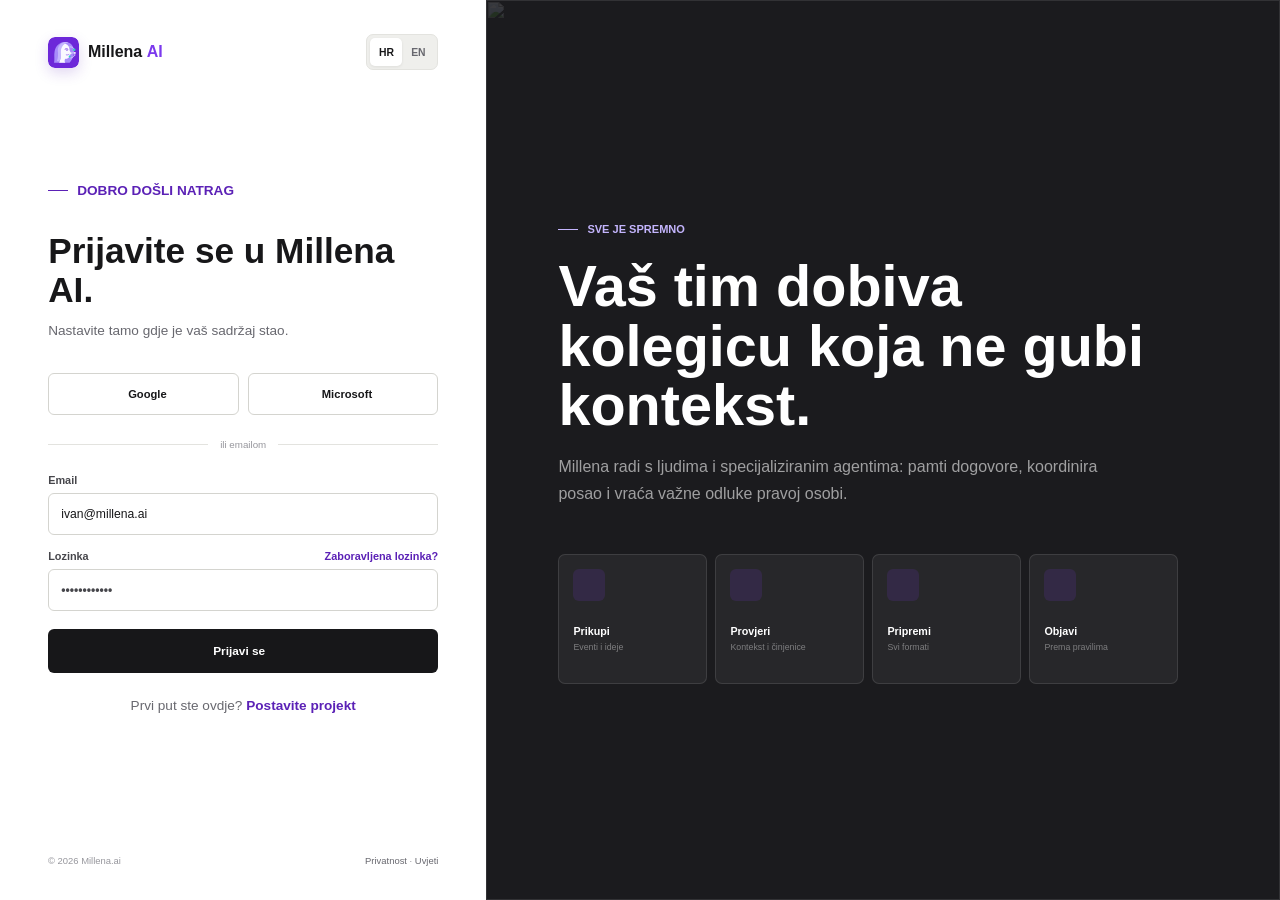
==== app.html @ eacc0929 "Use MPR Group project identity" ====
<!doctype html>
<html lang="hr">
  <head>
    <meta charset="utf-8" />
    <meta name="viewport" content="width=device-width, initial-scale=1" />
    <meta name="description" content="Millena AI automatizira planiranje, izradu i objavu sadržaja za društvene mreže, blog i newsletter." />
    <meta name="theme-color" content="#171719" />
    <title>Millena AI | Aplikacija</title>
    <link rel="icon" href="assets/millena-mark.svg" type="image/svg+xml" />
    <link rel="stylesheet" href="styles.css" />
  </head>
  <body>
    <a class="skip-link" href="#app-main" data-hr="Preskoči na sadržaj" data-en="Skip to content">Preskoči na sadržaj</a>

    <div class="mobile-bar">
      <button class="icon-button" id="menu-open" type="button" aria-label="Otvori izbornik" data-aria-hr="Otvori izbornik" data-aria-en="Open menu">
        <i data-lucide="menu"></i>
      </button>
      <button class="mobile-brand" type="button" data-screen-target="overview" aria-label="Millena AI početna">
        <img class="brand-symbol" src="assets/millena-mark.svg" alt="" />
        <strong>Millena <span>AI</span></strong>
      </button>
      <button class="icon-button" type="button" aria-label="Nova objava" data-aria-hr="Nova objava" data-aria-en="New post" data-screen-target="social">
        <i data-lucide="plus"></i>
      </button>
    </div>

    <div class="app-shell">
      <aside class="sidebar" id="sidebar">
        <div class="sidebar-head">
          <button class="brand" type="button" data-screen-target="overview" aria-label="Millena AI početna">
            <img class="brand-symbol" src="assets/millena-mark.svg" alt="" />
            <span class="brand-name">Millena <strong>AI</strong></span>
          </button>
          <button class="icon-button sidebar-close" id="menu-close" type="button" aria-label="Zatvori izbornik" data-aria-hr="Zatvori izbornik" data-aria-en="Close menu">
            <i data-lucide="x"></i>
          </button>
        </div>

        <button class="project-switcher" type="button" data-screen-target="setup">
          <span class="project-avatar">MPR</span>
          <span class="project-copy">
            <small data-hr="Aktivni projekt" data-en="Active project">Aktivni projekt</small>
            <strong>MPR Grupa</strong>
          </span>
          <span class="project-progress">82%</span>
        </button>

        <nav class="sidebar-nav" aria-label="Glavna navigacija" data-aria-hr="Glavna navigacija" data-aria-en="Primary navigation">
          <p class="nav-label" data-hr="Radni prostor" data-en="Workspace">Radni prostor</p>
          <button class="nav-item active" type="button" data-screen-target="overview">
            <i data-lucide="layout-dashboard"></i><span data-hr="Pregled" data-en="Overview">Pregled</span>
          </button>
          <button class="nav-item" type="button" data-screen-target="content">
            <i data-lucide="inbox"></i><span data-hr="Sadržaj" data-en="Content">Sadržaj</span><b>8</b>
          </button>
          <button class="nav-item" type="button" data-screen-target="calendar">
            <i data-lucide="calendar-days"></i><span data-hr="Kalendar" data-en="Calendar">Kalendar</span>
          </button>
          <button class="nav-item" type="button" data-screen-target="automations">
            <i data-lucide="workflow"></i><span data-hr="Automatizacije" data-en="Automations">Automatizacije</span>
          </button>
          <button class="nav-item" type="button" data-screen-target="companion">
            <i data-lucide="bot"></i><span data-hr="Millena bot" data-en="Millena bot">Millena bot</span>
          </button>

          <p class="nav-label" data-hr="Izrada" data-en="Create">Izrada</p>
          <button class="nav-item" type="button" data-screen-target="social">
            <i data-lucide="messages-square"></i><span data-hr="Društvene mreže" data-en="Social studio">Društvene mreže</span>
          </button>
          <button class="nav-item" type="button" data-screen-target="blog">
            <i data-lucide="panel-top"></i><span data-hr="Blog" data-en="Blog">Blog</span>
          </button>
          <button class="nav-item" type="button" data-screen-target="newsletter">
            <i data-lucide="mail"></i><span data-hr="Newsletter" data-en="Newsletter">Newsletter</span>
          </button>

          <p class="nav-label" data-hr="Postavke" data-en="Manage">Postavke</p>
          <button class="nav-item" type="button" data-screen-target="channels">
            <i data-lucide="plug-zap"></i><span data-hr="Kanali" data-en="Channels">Kanali</span>
          </button>
          <button class="nav-item" type="button" data-screen-target="audience">
            <i data-lucide="users"></i><span data-hr="Publika" data-en="Audience">Publika</span>
          </button>
          <button class="nav-item" type="button" data-screen-target="website">
            <i data-lucide="globe-2"></i><span data-hr="Web stranica" data-en="Website">Web stranica</span>
          </button>
          <button class="nav-item" type="button" data-screen-target="settings">
            <i data-lucide="settings-2"></i><span data-hr="Projekt" data-en="Project">Projekt</span>
          </button>
        </nav>

        <div class="sidebar-foot">
          <div class="usage-row">
            <span><i data-lucide="sparkles"></i><span data-hr="Objave ovaj mjesec" data-en="Posts this month">Objave ovaj mjesec</span></span>
            <strong>42 / 100</strong>
          </div>
          <div class="usage-track"><span></span></div>
          <button class="profile-button" type="button" data-logout title="Odjava">
            <span class="avatar">IL</span>
            <span><strong>Ivan Lozančić</strong><small data-hr="Administrator" data-en="Administrator">Administrator</small></span>
            <i data-lucide="log-out"></i>
          </button>
        </div>
      </aside>

      <div class="sidebar-overlay" id="sidebar-overlay"></div>

      <div class="workspace">
        <header class="topbar">
          <div class="topbar-title">
            <span class="status-dot"></span>
            <strong id="screen-title" data-hr="Pregled" data-en="Overview">Pregled</strong>
          </div>
          <div class="topbar-actions">
            <label class="search-box">
              <i data-lucide="search"></i>
              <input type="search" placeholder="Pretraži sadržaj" data-placeholder-hr="Pretraži sadržaj" data-placeholder-en="Search content" />
              <kbd>⌘ K</kbd>
            </label>
            <div class="language-switcher" aria-label="Jezik" data-aria-hr="Jezik" data-aria-en="Language">
              <button class="language-button active" type="button" data-lang="hr" aria-pressed="true">HR</button>
              <button class="language-button" type="button" data-lang="en" aria-pressed="false">EN</button>
            </div>
            <button class="icon-button notification-button" type="button" aria-label="Obavijesti" data-aria-hr="Obavijesti" data-aria-en="Notifications">
              <i data-lucide="bell"></i><span></span>
            </button>
            <button class="primary-button compact" type="button" data-screen-target="social">
              <i data-lucide="plus"></i><span data-hr="Novi sadržaj" data-en="New content">Novi sadržaj</span>
            </button>
          </div>
        </header>

        <main id="app-main" tabindex="-1">
          <section class="app-screen active" data-screen="overview">
            <div class="page-heading">
              <div>
                <p class="eyebrow" data-hr="Utorak, 14. srpnja" data-en="Tuesday, July 14">Utorak, 14. srpnja</p>
                <h1 data-hr="Dobro jutro, Ivane." data-en="Good morning, Ivan.">Dobro jutro, Ivane.</h1>
                <p data-hr="Millena danas priprema 6 objava. Dvije čekaju tvoj pregled." data-en="Millena is preparing 6 posts today. Two are waiting for your review.">Millena danas priprema 6 objava. Dvije čekaju tvoj pregled.</p>
              </div>
              <div class="heading-actions">
                <button class="secondary-button" type="button" data-screen-target="calendar"><i data-lucide="calendar-days"></i><span data-hr="Otvori kalendar" data-en="Open calendar">Otvori kalendar</span></button>
                <button class="primary-button" type="button" data-screen-target="social"><i data-lucide="wand-sparkles"></i><span data-hr="Izradi objavu" data-en="Create post">Izradi objavu</span></button>
              </div>
            </div>

            <button class="setup-banner" type="button" data-screen-target="setup">
              <span class="setup-icon"><i data-lucide="rocket"></i></span>
              <span class="setup-banner-copy">
                <strong data-hr="Dovrši postavljanje projekta" data-en="Finish project setup">Dovrši postavljanje projekta</strong>
                <small data-hr="Poveži Instagram i potvrdi pravila automatske objave." data-en="Connect Instagram and confirm automatic publishing rules.">Poveži Instagram i potvrdi pravila automatske objave.</small>
              </span>
              <span class="setup-meter"><i><b></b></i><strong>82%</strong></span>
              <i data-lucide="arrow-right"></i>
            </button>

            <div class="stats-grid">
              <article class="stat-card">
                <span class="stat-icon coral"><i data-lucide="send"></i></span>
                <div><small data-hr="Objavljeno ovaj mjesec" data-en="Published this month">Objavljeno ovaj mjesec</small><strong>42</strong><em><i data-lucide="trending-up"></i> 18%</em></div>
              </article>
              <article class="stat-card">
                <span class="stat-icon blue"><i data-lucide="clock-3"></i></span>
                <div><small data-hr="Zakazano" data-en="Scheduled">Zakazano</small><strong>18</strong><em data-hr="sljedećih 14 dana" data-en="next 14 days">sljedećih 14 dana</em></div>
              </article>
              <article class="stat-card">
                <span class="stat-icon amber"><i data-lucide="circle-alert"></i></span>
                <div><small data-hr="Čeka pregled" data-en="Waiting review">Čeka pregled</small><strong>2</strong><em data-hr="najstarije 3 sata" data-en="oldest 3 hours">najstarije 3 sata</em></div>
              </article>
              <article class="stat-card">
                <span class="stat-icon green"><i data-lucide="users"></i></span>
                <div><small data-hr="Newsletter publika" data-en="Newsletter audience">Newsletter publika</small><strong>1.284</strong><em><i data-lucide="trending-up"></i> 36</em></div>
              </article>
            </div>

            <div class="dashboard-grid">
              <section class="panel pipeline-panel">
                <div class="panel-head">
                  <div><h2 data-hr="Tijek sadržaja" data-en="Content pipeline">Tijek sadržaja</h2><p data-hr="Sve što Millena priprema i objavljuje." data-en="Everything Millena is preparing and publishing.">Sve što Millena priprema i objavljuje.</p></div>
                  <button class="text-button" type="button" data-screen-target="content"><span data-hr="Prikaži sve" data-en="View all">Prikaži sve</span><i data-lucide="arrow-right"></i></button>
                </div>
                <div class="pipeline-columns">
                  <div><span class="pipeline-label"><i class="dot new"></i><span data-hr="Prikupljeno" data-en="Collected">Prikupljeno</span></span><strong>5</strong></div>
                  <div><span class="pipeline-label"><i class="dot working"></i><span data-hr="U izradi" data-en="In progress">U izradi</span></span><strong>6</strong></div>
                  <div><span class="pipeline-label"><i class="dot review"></i><span data-hr="Za pregled" data-en="For review">Za pregled</span></span><strong>2</strong></div>
                  <div><span class="pipeline-label"><i class="dot ready"></i><span data-hr="Zakazano" data-en="Scheduled">Zakazano</span></span><strong>18</strong></div>
                </div>
                <div class="content-list">
                  <button class="content-row" type="button" data-screen-target="social">
                    <span class="thumb"><img src="assets/editorial-cloud.jpg" alt="" /></span>
                    <span class="content-main"><strong data-hr="Millena predstavila novi komunikacijski studio" data-en="Millena presents its new communication studio">Millena predstavila novi komunikacijski studio</strong><small><span data-hr="WhatsApp događaj" data-en="WhatsApp event">WhatsApp događaj</span> · <span data-hr="prije 12 min" data-en="12 min ago">prije 12 min</span></small></span>
                    <span class="channel-icons"><i data-lucide="linkedin"></i><i data-lucide="instagram"></i><i data-lucide="facebook"></i></span>
                    <span class="status-pill review" data-hr="Za pregled" data-en="For review">Za pregled</span>
                    <i data-lucide="chevron-right"></i>
                  </button>
                  <button class="content-row" type="button" data-screen-target="blog">
                    <span class="thumb text-thumb"><i data-lucide="file-text"></i></span>
                    <span class="content-main"><strong data-hr="Pet trendova koji mijenjaju odnose s javnošću" data-en="Five trends changing public relations">Pet trendova koji mijenjaju odnose s javnošću</strong><small><span data-hr="Blog članak" data-en="Blog article">Blog članak</span> · <span data-hr="prije 34 min" data-en="34 min ago">prije 34 min</span></small></span>
                    <span class="channel-icons"><i data-lucide="globe-2"></i><i data-lucide="mail"></i></span>
                    <span class="status-pill working" data-hr="U izradi" data-en="In progress">U izradi</span>
                    <i data-lucide="chevron-right"></i>
                  </button>
                  <button class="content-row" type="button" data-screen-target="newsletter">
                    <span class="thumb newsletter-thumb"><i data-lucide="mail"></i></span>
                    <span class="content-main"><strong data-hr="Tjedni pregled: ljudi, projekti i ideje" data-en="Weekly review: people, projects and ideas">Tjedni pregled: ljudi, projekti i ideje</strong><small><span>Newsletter</span> · <span data-hr="danas u 16:00" data-en="today at 16:00">danas u 16:00</span></small></span>
                    <span class="channel-icons"><i data-lucide="mail"></i></span>
                    <span class="status-pill ready" data-hr="Zakazano" data-en="Scheduled">Zakazano</span>
                    <i data-lucide="chevron-right"></i>
                  </button>
                </div>
              </section>

              <aside class="panel automation-summary">
                <div class="panel-head">
                  <div><h2 data-hr="Automatizacija radi" data-en="Automation is running">Automatizacija radi</h2><p data-hr="Posljednja provjera prije 2 min" data-en="Last check 2 min ago">Posljednja provjera prije 2 min</p></div>
                  <span class="live-pill"><i></i><span data-hr="Aktivno" data-en="Live">Aktivno</span></span>
                </div>
                <div class="automation-run">
                  <div class="run-step done"><span><i data-lucide="message-circle"></i></span><div><strong data-hr="Događaj primljen" data-en="Event received">Događaj primljen</strong><small>WhatsApp · 09:42</small></div><i data-lucide="check"></i></div>
                  <div class="run-line done"></div>
                  <div class="run-step done"><span><i data-lucide="file-stack"></i></span><div><strong data-hr="Pripremljeno 5 formata" data-en="5 formats prepared">Pripremljeno 5 formata</strong><small data-hr="Društvene mreže, blog, newsletter" data-en="Social, blog, newsletter">Društvene mreže, blog, newsletter</small></div><i data-lucide="check"></i></div>
                  <div class="run-line active"></div>
                  <div class="run-step active"><span><i data-lucide="scan-text"></i></span><div><strong data-hr="Provjera tona i činjenica" data-en="Checking tone and facts">Provjera tona i činjenica</strong><small data-hr="U tijeku" data-en="In progress">U tijeku</small></div><span class="spinner"></span></div>
                  <div class="run-line"></div>
                  <div class="run-step"><span><i data-lucide="calendar-check"></i></span><div><strong data-hr="Objava u najbolje vrijeme" data-en="Publish at the best time">Objava u najbolje vrijeme</strong><small data-hr="Danas između 11:30 i 12:00" data-en="Today between 11:30 and 12:00">Danas između 11:30 i 12:00</small></div></div>
                </div>
                <button class="secondary-button full" type="button" data-screen-target="automations"><i data-lucide="workflow"></i><span data-hr="Uredi pravila" data-en="Edit rules">Uredi pravila</span></button>
              </aside>
            </div>

            <div class="dashboard-lower">
              <section class="panel schedule-panel">
                <div class="panel-head"><div><h2 data-hr="Danas se objavljuje" data-en="Publishing today">Danas se objavljuje</h2><p data-hr="4 objave na 6 kanala" data-en="4 posts across 6 channels">4 objave na 6 kanala</p></div><button class="icon-button" type="button" data-screen-target="calendar" aria-label="Otvori kalendar"><i data-lucide="calendar"></i></button></div>
                <div class="timeline-list">
                  <div><time>10:00</time><span class="time-line"><i></i></span><article><span class="mini-channel linkedin"><i data-lucide="linkedin"></i></span><div><strong data-hr="Nova studija slučaja" data-en="New case study">Nova studija slučaja</strong><small>LinkedIn</small></div><span class="status-pill ready" data-hr="Spremno" data-en="Ready">Spremno</span></article></div>
                  <div><time>12:00</time><span class="time-line"><i></i></span><article><span class="mini-channel instagram"><i data-lucide="instagram"></i></span><div><strong data-hr="Iza kulisa novog projekta" data-en="Behind the scenes of a new project">Iza kulisa novog projekta</strong><small>Instagram + Facebook</small></div><span class="status-pill auto" data-hr="Automatski" data-en="Automatic">Automatski</span></article></div>
                  <div><time>16:00</time><span class="time-line"><i></i></span><article><span class="mini-channel mail"><i data-lucide="mail"></i></span><div><strong data-hr="Tjedni pregled" data-en="Weekly review">Tjedni pregled</strong><small>1.284 <span data-hr="primatelja" data-en="recipients">primatelja</span></small></div><span class="status-pill ready" data-hr="Spremno" data-en="Ready">Spremno</span></article></div>
                </div>
              </section>

              <section class="panel channel-health">
                <div class="panel-head"><div><h2 data-hr="Povezani kanali" data-en="Connected channels">Povezani kanali</h2><p data-hr="10 od 12 spremno" data-en="10 of 12 ready">10 od 12 spremno</p></div><button class="text-button" type="button" data-screen-target="channels"><span data-hr="Uredi" data-en="Manage">Uredi</span><i data-lucide="arrow-right"></i></button></div>
                <div class="channel-grid">
                  <div><span class="mini-channel whatsapp"><i data-lucide="message-circle"></i></span><span><strong>WhatsApp</strong><small data-hr="Prima događaje" data-en="Receiving events">Prima događaje</small></span><i class="health-ok"></i></div>
                  <div><span class="mini-channel linkedin"><i data-lucide="linkedin"></i></span><span><strong>LinkedIn</strong><small>Millena</small></span><i class="health-ok"></i></div>
                  <div><span class="mini-channel instagram"><i data-lucide="instagram"></i></span><span><strong>Instagram</strong><small data-hr="Treba povezati" data-en="Needs connection">Treba povezati</small></span><i class="health-warn"></i></div>
                  <div><span class="mini-channel web"><i data-lucide="globe-2"></i></span><span><strong>millena.ai</strong><small>Blog + SEO</small></span><i class="health-ok"></i></div>
                  <div><span class="mini-channel mail"><i data-lucide="mail"></i></span><span><strong>Newsletter</strong><small>1.284</small></span><i class="health-ok"></i></div>
                  <div><span class="mini-channel facebook"><i data-lucide="facebook"></i></span><span><strong>Facebook</strong><small>Millena</small></span><i class="health-ok"></i></div>
                </div>
              </section>
            </div>
          </section>

          <section class="app-screen" data-screen="setup">
            <div class="page-heading setup-heading">
              <div><p class="eyebrow" data-hr="Postavljanje projekta" data-en="Project setup">Postavljanje projekta</p><h1 data-hr="Postavimo Millena AI." data-en="Set up Millena AI.">Postavimo Millena AI.</h1><p data-hr="Jednom definiramo pravila. Nakon toga sustav radi prema njima." data-en="Define the rules once. The system follows them from then on.">Jednom definiramo pravila. Nakon toga sustav radi prema njima.</p></div>
              <button class="icon-button" type="button" data-screen-target="overview" aria-label="Zatvori postavljanje" data-aria-hr="Zatvori postavljanje" data-aria-en="Close setup"><i data-lucide="x"></i></button>
            </div>

            <div class="setup-progress"><span id="setup-progress-bar"></span></div>
            <div class="setup-layout">
              <ol class="setup-steps">
                <li class="active" data-setup-step="1"><button type="button"><span>1</span><div><strong data-hr="Projekt" data-en="Project">Projekt</strong><small data-hr="Osnove i jezici" data-en="Basics and languages">Osnove i jezici</small></div></button></li>
                <li data-setup-step="2"><button type="button"><span>2</span><div><strong data-hr="Strategija" data-en="Strategy">Strategija</strong><small data-hr="Dokument ili pitanja" data-en="Document or questions">Dokument ili pitanja</small></div></button></li>
                <li data-setup-step="3"><button type="button"><span>3</span><div><strong data-hr="Smjer sadržaja" data-en="Content direction">Smjer sadržaja</strong><small data-hr="Publika, teme i ton" data-en="Audience, topics and tone">Publika, teme i ton</small></div></button></li>
                <li data-setup-step="4"><button type="button"><span>4</span><div><strong data-hr="Kanali" data-en="Channels">Kanali</strong><small data-hr="Mreže, web i email" data-en="Social, web and email">Mreže, web i email</small></div></button></li>
                <li data-setup-step="5"><button type="button"><span>5</span><div><strong data-hr="Automatizacija" data-en="Automation">Automatizacija</strong><small data-hr="Pregled i objava" data-en="Review and publishing">Pregled i objava</small></div></button></li>
              </ol>

              <div class="setup-card">
                <div class="setup-panel active" data-setup-panel="1">
                  <div class="setup-panel-head"><span class="step-tag" data-hr="Korak 1 od 5" data-en="Step 1 of 5">Korak 1 od 5</span><h2 data-hr="Krenimo od osnova." data-en="Let's start with the basics.">Krenimo od osnova.</h2><p data-hr="Ove informacije koristimo za svaki tekst, izvještaj i kanal." data-en="We use this information for every piece of content, report and channel.">Ove informacije koristimo za svaki tekst, izvještaj i kanal.</p></div>
                  <div class="form-grid">
                    <label class="field span-2"><span data-hr="Naziv projekta" data-en="Project name">Naziv projekta</span><input type="text" value="MPR Grupa" /></label>
                    <label class="field"><span data-hr="Tvrtka ili brend" data-en="Company or brand">Tvrtka ili brend</span><input type="text" value="Millenium promocija" /></label>
                    <label class="field"><span data-hr="Web stranica" data-en="Website">Web stranica</span><input type="url" value="https://mpr.hr" /></label>
                    <label class="field"><span data-hr="Industrija" data-en="Industry">Industrija</span><select><option data-hr="Komunikacije i odnosi s javnošću" data-en="Communications and public relations">Komunikacije i odnosi s javnošću</option><option data-hr="Profesionalne usluge" data-en="Professional services">Profesionalne usluge</option></select></label>
                    <label class="field"><span data-hr="Glavni jezik" data-en="Primary language">Glavni jezik</span><select><option>Hrvatski</option><option>English</option></select></label>
                    <label class="field span-2"><span data-hr="U jednoj rečenici, čime se bavite?" data-en="In one sentence, what do you do?">U jednoj rečenici, čime se bavite?</span><textarea rows="3" data-placeholder-hr="Gradimo jasnu komunikaciju i povjerenje između organizacija i njihove publike." data-placeholder-en="We help organizations communicate clearly and build trust.">Gradimo jasnu komunikaciju i povjerenje između organizacija i njihove publike.</textarea></label>
                  </div>
                </div>

                <div class="setup-panel" data-setup-panel="2">
                  <div class="setup-panel-head"><span class="step-tag" data-hr="Korak 2 od 5" data-en="Step 2 of 5">Korak 2 od 5</span><h2 data-hr="Imate li komunikacijsku strategiju?" data-en="Do you have a communication strategy?">Imate li komunikacijsku strategiju?</h2><p data-hr="Ako postoji, učitajte je. Ako ne, proći ćemo kratka pitanja i zajedno složiti pravila." data-en="Upload it if it exists. If not, answer a few questions and we'll build the rules together.">Ako postoji, učitajte je. Ako ne, proći ćemo kratka pitanja i zajedno složiti pravila.</p></div>
                  <div class="choice-grid strategy-choice">
                    <button class="choice-card" type="button" data-strategy-mode="upload" aria-pressed="false"><span class="choice-icon"><i data-lucide="upload-cloud"></i></span><strong data-hr="Učitaj strategiju" data-en="Upload strategy">Učitaj strategiju</strong><small>PDF, DOCX, PPTX · max 25 MB</small><i data-lucide="circle"></i></button>
                    <button class="choice-card selected" type="button" data-strategy-mode="questions" aria-pressed="true"><span class="choice-icon"><i data-lucide="list-checks"></i></span><strong data-hr="Nemamo strategiju" data-en="We don't have one">Nemamo strategiju</strong><small data-hr="Odgovori na 8 kratkih pitanja" data-en="Answer 8 short questions">Odgovori na 8 kratkih pitanja</small><i data-lucide="circle-check"></i></button>
                  </div>
                  <div class="strategy-upload" hidden>
                    <input id="strategy-file" type="file" accept=".pdf,.doc,.docx,.ppt,.pptx" />
                    <label class="strategy-dropzone" for="strategy-file">
                      <span class="strategy-upload-icon"><i data-lucide="file-up"></i></span>
                      <span><strong data-hr="Dodajte postojeću strategiju" data-en="Add your existing strategy">Dodajte postojeću strategiju</strong><small data-hr="Millena će izdvojiti ciljeve, publike, teme, ton i pravila odobravanja." data-en="Millena will extract goals, audiences, topics, tone and approval rules.">Millena će izdvojiti ciljeve, publike, teme, ton i pravila odobravanja.</small></span>
                      <span class="secondary-button compact"><i data-lucide="paperclip"></i><b data-hr="Odaberi datoteku" data-en="Choose file">Odaberi datoteku</b></span>
                    </label>
                    <div class="strategy-file-status" hidden aria-live="polite"><i data-lucide="file-check-2"></i><span><strong class="strategy-file-name"></strong><small data-hr="Dokument je spreman za obradu" data-en="Document is ready to process">Dokument je spreman za obradu</small></span><i data-lucide="check"></i></div>
                  </div>
                  <div class="form-grid strategy-questions">
                    <label class="field span-2"><span data-hr="1. Što želite postići u idućih 6 mjeseci?" data-en="1. What do you want to achieve in the next 6 months?">1. Što želite postići u idućih 6 mjeseci?</span><textarea rows="3" data-placeholder-hr="Više kvalitetnih upita, vidljiviji stručnjaci i redovita komunikacija." data-placeholder-en="More qualified leads, visible experts and consistent communication."></textarea></label>
                    <div class="field span-2"><span data-hr="2. Koji su glavni ciljevi?" data-en="2. What are the primary goals?">2. Koji su glavni ciljevi?</span><div class="select-chips"><button class="active" type="button" data-hr="Novi upiti" data-en="New leads">Novi upiti</button><button class="active" type="button" data-hr="Ugled brenda" data-en="Brand reputation">Ugled brenda</button><button type="button" data-hr="Zapošljavanje" data-en="Recruitment">Zapošljavanje</button><button class="active" type="button" data-hr="Vidljivost stručnjaka" data-en="Expert visibility">Vidljivost stručnjaka</button></div></div>
                    <label class="field"><span data-hr="3. Koje usluge ili teme imaju prioritet?" data-en="3. Which services or topics are the priority?">3. Koje usluge ili teme imaju prioritet?</span><input type="text" data-placeholder-hr="Korporativne komunikacije, događaji, ESG..." data-placeholder-en="Corporate communications, events, ESG..." /></label>
                    <label class="field"><span data-hr="4. Koji problem publike rješavate?" data-en="4. Which audience problem do you solve?">4. Koji problem publike rješavate?</span><input type="text" data-placeholder-hr="Složene teme pretvaramo u jasne i korisne poruke." data-placeholder-en="We turn complex topics into clear and useful messages." /></label>
                    <label class="field"><span data-hr="5. Koja je glavna poruka brenda?" data-en="5. What is the brand's main message?">5. Koja je glavna poruka brenda?</span><input type="text" data-placeholder-hr="Pouzdana stručna podrška za važnu komunikaciju." data-placeholder-en="Reliable expert support for important communication." /></label>
                    <label class="field"><span data-hr="6. Koje dokaze i materijale već imate?" data-en="6. Which proof points and materials do you already have?">6. Koje dokaze i materijale već imate?</span><input type="text" data-placeholder-hr="Studije slučaja, izjave klijenata, istraživanja..." data-placeholder-en="Case studies, client quotes, research..." /></label>
                    <label class="field"><span data-hr="7. Što nikada ne smijemo objaviti?" data-en="7. What should never be published?">7. Što nikada ne smijemo objaviti?</span><input type="text" data-placeholder-hr="Neprovjerene brojke, povjerljive informacije, političke stavove..." data-placeholder-en="Unverified figures, confidential information, political opinions..." /></label>
                    <label class="field"><span data-hr="8. Kako mjerite uspjeh?" data-en="8. How do you measure success?">8. Kako mjerite uspjeh?</span><input type="text" data-placeholder-hr="Broj kvalitetnih upita, doseg stručnjaka i rast pretplate." data-placeholder-en="Qualified leads, expert reach and subscription growth." /></label>
                  </div>
                </div>

                <div class="setup-panel" data-setup-panel="3">
                  <div class="setup-panel-head"><span class="step-tag" data-hr="Korak 3 od 5" data-en="Step 3 of 5">Korak 3 od 5</span><h2 data-hr="Kome govorimo i o čemu?" data-en="Who are we speaking to, and about what?">Kome govorimo i o čemu?</h2><p data-hr="Ovi odgovori svakom kanalu daju dosljedan, prirodan glas." data-en="Millena uses these answers so every channel stays consistent without sounding robotic.">Ovi odgovori svakom kanalu daju dosljedan, prirodan glas.</p></div>
                  <div class="form-stack">
                    <div class="field"><span data-hr="Primarna publika" data-en="Primary audience">Primarna publika</span><div class="persona-row"><div class="persona selected"><span>MK</span><div><strong data-hr="Marketing direktorica" data-en="Marketing director">Marketing direktorica</strong><small>B2B · 35-50</small></div><i data-lucide="check"></i></div><button class="add-tile" type="button"><i data-lucide="plus"></i><span data-hr="Dodaj publiku" data-en="Add audience">Dodaj publiku</span></button></div></div>
                    <div class="field"><span data-hr="Teme koje redovito pokrivamo" data-en="Topics we cover regularly">Teme koje redovito pokrivamo</span><div class="select-chips"><button class="active" type="button" data-hr="Korporativne komunikacije" data-en="Corporate communications">Korporativne komunikacije</button><button class="active" type="button" data-hr="Ljudi i kultura" data-en="People and culture">Ljudi i kultura</button><button class="active" type="button" data-hr="Studije slučaja" data-en="Case studies">Studije slučaja</button><button type="button" data-hr="Događaji" data-en="Events">Događaji</button><button type="button"><i data-lucide="plus"></i><span data-hr="Nova tema" data-en="New topic">Nova tema</span></button></div></div>
                    <div class="tone-grid">
                      <label><span><strong data-hr="Stručno" data-en="Expert">Stručno</strong><small data-hr="Pristupačno" data-en="Approachable">Pristupačno</small></span><input type="range" min="0" max="100" value="62" /></label>
                      <label><span><strong data-hr="Ozbiljno" data-en="Serious">Ozbiljno</strong><small data-hr="Opušteno" data-en="Relaxed">Opušteno</small></span><input type="range" min="0" max="100" value="38" /></label>
                      <label><span><strong data-hr="Kratko" data-en="Concise">Kratko</strong><small data-hr="Detaljno" data-en="Detailed">Detaljno</small></span><input type="range" min="0" max="100" value="55" /></label>
                    </div>
                  </div>
                </div>

                <div class="setup-panel" data-setup-panel="4">
                  <div class="setup-panel-head"><span class="step-tag" data-hr="Korak 4 od 5" data-en="Step 4 of 5">Korak 4 od 5</span><h2 data-hr="Spojite mjesta na kojima objavljujete." data-en="Connect the places where you publish.">Spojite mjesta na kojima objavljujete.</h2><p data-hr="Standardne račune povezujemo prijavom. API ključ treba samo za vlastiti web ili poseban sustav." data-en="Standard accounts connect through sign-in. API keys are only needed for a custom website or system.">Standardne račune povezujemo prijavom. API ključ treba samo za vlastiti web ili poseban sustav.</p></div>
                  <div class="connect-list">
                    <div class="connect-row"><span class="mini-channel linkedin"><i data-lucide="linkedin"></i></span><div><strong>LinkedIn</strong><small>Millena · Company Page</small></div><span class="connection-ok"><i data-lucide="check"></i><span data-hr="Povezano" data-en="Connected">Povezano</span></span></div>
                    <div class="connect-row"><span class="mini-channel facebook"><i data-lucide="facebook"></i></span><div><strong>Facebook</strong><small>Millena</small></div><span class="connection-ok"><i data-lucide="check"></i><span data-hr="Povezano" data-en="Connected">Povezano</span></span></div>
                    <div class="connect-row"><span class="mini-channel instagram"><i data-lucide="instagram"></i></span><div><strong>Instagram</strong><small data-hr="Nije povezano" data-en="Not connected">Nije povezano</small></div><button class="secondary-button compact connect-action" type="button"><span data-hr="Poveži račun" data-en="Connect account">Poveži račun</span></button></div>
                    <div class="connect-row"><span class="mini-channel whatsapp"><i data-lucide="message-circle"></i></span><div><strong>WhatsApp Business</strong><small>+385 91 555 0123</small></div><span class="connection-ok"><i data-lucide="check"></i><span data-hr="Millena bot aktivan" data-en="Millena bot active">Millena bot aktivan</span></span></div>
                    <div class="connect-row"><span class="mini-channel telegram"><i data-lucide="send"></i></span><div><strong>Telegram</strong><small>@millena_ai_bot</small></div><span class="connection-ok"><i data-lucide="check"></i><span data-hr="Millena bot aktivan" data-en="Millena bot active">Millena bot aktivan</span></span></div>
                    <div class="connect-row"><span class="mini-channel web"><i data-lucide="globe-2"></i></span><div><strong data-hr="Web i blog" data-en="Website and blog">Web i blog</strong><small>millena.ai · WordPress</small></div><span class="connection-ok"><i data-lucide="check"></i><span data-hr="Povezano" data-en="Connected">Povezano</span></span></div>
                    <div class="connect-row"><span class="mini-channel mail"><i data-lucide="mail"></i></span><div><strong>Newsletter</strong><small data-hr="Millena lista · 1.284 kontakta" data-en="Millena list · 1,284 contacts">Millena lista · 1.284 kontakta</small></div><span class="connection-ok"><i data-lucide="check"></i><span data-hr="Aktivno" data-en="Active">Aktivno</span></span></div>
                  </div>
                </div>

                <div class="setup-panel" data-setup-panel="5">
                  <div class="setup-panel-head"><span class="step-tag" data-hr="Korak 5 od 5" data-en="Step 5 of 5">Korak 5 od 5</span><h2 data-hr="Koliko samostalno Millena objavljuje?" data-en="How independently should Millena publish?">Koliko samostalno Millena objavljuje?</h2><p data-hr="Možete imati različito pravilo za svaki kanal i promijeniti ga kad god želite." data-en="You can set a different rule for each channel and change it at any time.">Možete imati različito pravilo za svaki kanal i promijeniti ga kad god želite.</p></div>
                  <div class="automation-channel-group"><span data-hr="Društvene mreže i zajednice" data-en="Social networks and communities">Društvene mreže i zajednice</span><small data-hr="Svaki kanal ima vlastito pravilo objave." data-en="Every channel has its own publishing rule.">Svaki kanal ima vlastito pravilo objave.</small></div>
                  <div class="automation-options network-options">
                    <div class="automation-option"><span class="mini-channel linkedin"><i data-lucide="linkedin"></i></span><div><strong>LinkedIn</strong><small data-hr="Objavi nakon provjere činjenica" data-en="Publish after fact checking">Objavi nakon provjere činjenica</small></div><label class="switch"><input type="checkbox" checked /><span></span></label></div>
                    <div class="automation-option"><span class="mini-channel instagram"><i data-lucide="instagram"></i></span><div><strong>Instagram</strong><small data-hr="Pregled samo bez fotografije" data-en="Review only when a photo is missing">Pregled samo bez fotografije</small></div><label class="switch"><input type="checkbox" checked /><span></span></label></div>
                    <div class="automation-option"><span class="mini-channel facebook"><i data-lucide="facebook"></i></span><div><strong>Facebook</strong><small data-hr="Objavi prilagođenu verziju" data-en="Publish an adapted version">Objavi prilagođenu verziju</small></div><label class="switch"><input type="checkbox" checked /><span></span></label></div>
                    <div class="automation-option"><span class="mini-channel youtube"><i data-lucide="youtube"></i></span><div><strong>YouTube</strong><small data-hr="Pripremi naslov, opis i Shorts" data-en="Prepare title, description and Shorts">Pripremi naslov, opis i Shorts</small></div><label class="switch"><input type="checkbox" checked /><span></span></label></div>
                    <div class="automation-option"><span class="mini-channel x-network">X</span><div><strong>X</strong><small data-hr="Objavi kratku verziju ili niz" data-en="Publish a short version or thread">Objavi kratku verziju ili niz</small></div><label class="switch"><input type="checkbox" checked /><span></span></label></div>
                    <div class="automation-option"><span class="mini-channel reddit">R</span><div><strong>Reddit</strong><small data-hr="Uvijek pošalji osobi na pregled" data-en="Always send to a person for review">Uvijek pošalji osobi na pregled</small></div><label class="switch"><input type="checkbox" /><span></span></label></div>
                    <div class="automation-option"><span class="mini-channel pinterest"><i data-lucide="pin"></i></span><div><strong>Pinterest</strong><small data-hr="Izradi pin iz vizuala i članka" data-en="Create a pin from the visual and article">Izradi pin iz vizuala i članka</small></div><label class="switch"><input type="checkbox" /><span></span></label></div>
                    <div class="automation-option"><span class="mini-channel threads"><i data-lucide="at-sign"></i></span><div><strong>Threads</strong><small data-hr="Objavi razgovornu verziju" data-en="Publish a conversational version">Objavi razgovornu verziju</small></div><label class="switch"><input type="checkbox" /><span></span></label></div>
                    <div class="automation-option"><span class="mini-channel telegram"><i data-lucide="send"></i></span><div><strong>Telegram</strong><small data-hr="Objavi sažetak u odabrani kanal" data-en="Publish a summary to the selected channel">Objavi sažetak u odabrani kanal</small></div><label class="switch"><input type="checkbox" checked /><span></span></label></div>
                  </div>
                  <div class="automation-channel-group secondary"><span data-hr="Vlastiti kanali" data-en="Owned channels">Vlastiti kanali</span><small data-hr="Blog i newsletter koriste isti projektni kontekst." data-en="Blog and newsletter use the same project context.">Blog i newsletter koriste isti projektni kontekst.</small></div>
                  <div class="automation-options network-options owned-options">
                    <div class="automation-option"><span class="mini-channel web"><i data-lucide="globe-2"></i></span><div><strong data-hr="Blog članak" data-en="Blog article">Blog članak</strong><small data-hr="Izradi puni članak i objavi na webu" data-en="Create the full article and publish it on the website">Izradi puni članak i objavi na webu</small></div><label class="switch"><input type="checkbox" checked /><span></span></label></div>
                    <div class="automation-option"><span class="mini-channel mail"><i data-lucide="mail"></i></span><div><strong>Newsletter</strong><small data-hr="Skupljaj tjedno i pošalji petkom u 10:00" data-en="Collect weekly and send Fridays at 10:00">Skupljaj tjedno i pošalji petkom u 10:00</small></div><label class="switch"><input type="checkbox" checked /><span></span></label></div>
                  </div>
                  <div class="notice-box"><i data-lucide="shield-check"></i><div><strong data-hr="Sigurnosno pravilo" data-en="Safety rule">Sigurnosno pravilo</strong><p data-hr="Osjetljive teme, neprovjerene tvrdnje i krizne situacije uvijek idu osobi na pregled, bez obzira na postavke." data-en="Sensitive topics, unverified claims and crisis situations always go to a person for review, regardless of settings.">Osjetljive teme, neprovjerene tvrdnje i krizne situacije uvijek idu osobi na pregled, bez obzira na postavke.</p></div></div>
                </div>

                <div class="setup-actions">
                  <button class="secondary-button" id="setup-back" type="button"><i data-lucide="arrow-left"></i><span data-hr="Natrag" data-en="Back">Natrag</span></button>
                  <span><strong id="setup-step-label">1 / 5</strong><small data-hr="Postavke se automatski spremaju" data-en="Settings save automatically">Postavke se automatski spremaju</small></span>
                  <button class="primary-button" id="setup-next" type="button"><span data-hr="Nastavi" data-en="Continue">Nastavi</span><i data-lucide="arrow-right"></i></button>
                </div>
              </div>
            </div>
          </section>

          <section class="app-screen" data-screen="content">
            <div class="page-heading"><div><p class="eyebrow" data-hr="Središnje mjesto" data-en="Central workspace">Središnje mjesto</p><h1 data-hr="Sav sadržaj" data-en="All content">Sav sadržaj</h1><p data-hr="Od prve poruke do objave, sa svim verzijama i statusima." data-en="From the first message to publication, with every version and status.">Od prve poruke do objave, sa svim verzijama i statusima.</p></div><button class="primary-button" type="button" data-screen-target="social"><i data-lucide="plus"></i><span data-hr="Novi sadržaj" data-en="New content">Novi sadržaj</span></button></div>
            <div class="filter-bar"><div class="segmented"><button class="active" type="button" data-hr="Sve" data-en="All">Sve</button><button type="button" data-hr="Novo" data-en="New">Novo</button><button type="button" data-hr="U izradi" data-en="In progress">U izradi</button><button type="button" data-hr="Za pregled" data-en="For review">Za pregled</button><button type="button" data-hr="Zakazano" data-en="Scheduled">Zakazano</button></div><button class="secondary-button compact" type="button"><i data-lucide="sliders-horizontal"></i><span data-hr="Filteri" data-en="Filters">Filteri</span></button></div>
            <div class="content-table panel">
              <div class="table-head"><span data-hr="Sadržaj" data-en="Content">Sadržaj</span><span data-hr="Format" data-en="Format">Format</span><span data-hr="Kanali" data-en="Channels">Kanali</span><span data-hr="Termin" data-en="Timing">Termin</span><span>Status</span><span></span></div>
              <button class="table-row" type="button" data-screen-target="social"><span class="table-title"><img src="assets/editorial-cloud.jpg" alt="" /><span><strong data-hr="Millena predstavila novi komunikacijski studio" data-en="Millena presents its new communication studio">Millena predstavila novi komunikacijski studio</strong><small data-hr="Iz WhatsApp događaja · prije 12 min" data-en="From WhatsApp event · 12 min ago">Iz WhatsApp događaja · prije 12 min</small></span></span><span data-hr="Društvena objava" data-en="Social post">Društvena objava</span><span class="channel-icons"><i data-lucide="linkedin"></i><i data-lucide="instagram"></i><i data-lucide="facebook"></i></span><span data-hr="Danas, 12:00" data-en="Today, 12:00">Danas, 12:00</span><span class="status-pill review" data-hr="Za pregled" data-en="For review">Za pregled</span><i data-lucide="more-horizontal"></i></button>
              <button class="table-row" type="button" data-screen-target="blog"><span class="table-title"><span class="doc-thumb"><i data-lucide="file-text"></i></span><span><strong data-hr="Pet trendova koji mijenjaju odnose s javnošću" data-en="Five trends changing public relations">Pet trendova koji mijenjaju odnose s javnošću</strong><small data-hr="Planirana tema · prije 34 min" data-en="Planned topic · 34 min ago">Planirana tema · prije 34 min</small></span></span><span data-hr="Blog članak" data-en="Blog article">Blog članak</span><span class="channel-icons"><i data-lucide="globe-2"></i><i data-lucide="mail"></i></span><span data-hr="Čet, 16. srp" data-en="Thu, Jul 16">Čet, 16. srp</span><span class="status-pill working" data-hr="U izradi" data-en="In progress">U izradi</span><i data-lucide="more-horizontal"></i></button>
              <button class="table-row" type="button" data-screen-target="newsletter"><span class="table-title"><span class="doc-thumb mail"><i data-lucide="mail"></i></span><span><strong data-hr="Tjedni pregled: ljudi, projekti i ideje" data-en="Weekly review: people, projects and ideas">Tjedni pregled: ljudi, projekti i ideje</strong><small data-hr="Automatska zbirka · ažurirano prije 1 h" data-en="Automatic collection · updated 1 h ago">Automatska zbirka · ažurirano prije 1 h</small></span></span><span>Newsletter</span><span class="channel-icons"><i data-lucide="mail"></i></span><span data-hr="Pet, 17. srp" data-en="Fri, Jul 17">Pet, 17. srp</span><span class="status-pill ready" data-hr="Zakazano" data-en="Scheduled">Zakazano</span><i data-lucide="more-horizontal"></i></button>
              <button class="table-row" type="button" data-screen-target="social"><span class="table-title"><span class="doc-thumb quote"><i data-lucide="quote"></i></span><span><strong data-hr="Tri pitanja za bolju kriznu pripremu" data-en="Three questions for better crisis readiness">Tri pitanja za bolju kriznu pripremu</strong><small data-hr="Iz strategije · prije 2 h" data-en="From strategy · 2 h ago">Iz strategije · prije 2 h</small></span></span><span data-hr="Serija objava" data-en="Post series">Serija objava</span><span class="channel-icons"><i data-lucide="linkedin"></i></span><span data-hr="Pon, 20. srp" data-en="Mon, Jul 20">Pon, 20. srp</span><span class="status-pill auto" data-hr="Spremno" data-en="Ready">Spremno</span><i data-lucide="more-horizontal"></i></button>
            </div>
          </section>

          <section class="app-screen" data-screen="calendar">
            <div class="page-heading"><div><p class="eyebrow" data-hr="Plan objava" data-en="Publishing plan">Plan objava</p><h1 data-hr="Kalendar" data-en="Calendar">Kalendar</h1><p data-hr="Millena popunjava praznine prema strategiji i ritmu kanala." data-en="Millena fills gaps based on strategy and channel cadence.">Millena popunjava praznine prema strategiji i ritmu kanala.</p></div><div class="heading-actions"><button class="secondary-button" type="button"><i data-lucide="chevron-left"></i><span data-hr="Ovaj tjedan" data-en="This week">Ovaj tjedan</span><i data-lucide="chevron-right"></i></button><button class="primary-button" type="button" data-screen-target="social"><i data-lucide="plus"></i><span data-hr="Dodaj sadržaj" data-en="Add content">Dodaj sadržaj</span></button></div></div>
            <div class="calendar-shell panel">
              <div class="calendar-top"><div class="segmented"><button class="active" type="button" data-hr="Tjedan" data-en="Week">Tjedan</button><button type="button" data-hr="Mjesec" data-en="Month">Mjesec</button></div><div class="calendar-legend"><span><i class="dot ready"></i><span data-hr="Zakazano" data-en="Scheduled">Zakazano</span></span><span><i class="dot review"></i><span data-hr="Za pregled" data-en="For review">Za pregled</span></span><span><i class="dot new"></i><span data-hr="Prijedlog" data-en="Suggestion">Prijedlog</span></span></div></div>
              <div class="week-grid">
                <div class="week-time"></div><div class="week-day"><small data-hr="PON" data-en="MON">PON</small><strong>13</strong></div><div class="week-day today"><small data-hr="UTO" data-en="TUE">UTO</small><strong>14</strong></div><div class="week-day"><small data-hr="SRI" data-en="WED">SRI</small><strong>15</strong></div><div class="week-day"><small data-hr="ČET" data-en="THU">ČET</small><strong>16</strong></div><div class="week-day"><small data-hr="PET" data-en="FRI">PET</small><strong>17</strong></div>
                <div class="week-time">09:00</div><div class="calendar-cell"><article class="cal-item published"><span><i data-lucide="linkedin"></i> LinkedIn</span><strong data-hr="Nova studija slučaja" data-en="New case study">Nova studija slučaja</strong><small>09:30</small></article></div><div class="calendar-cell"></div><div class="calendar-cell"><article class="cal-item suggestion"><span><i data-lucide="sparkles"></i><span data-hr="Prijedlog" data-en="Suggestion">Prijedlog</span></span><strong data-hr="Savjet stručnjaka" data-en="Expert insight">Savjet stručnjaka</strong><small>09:00</small></article></div><div class="calendar-cell"></div><div class="calendar-cell"><article class="cal-item newsletter"><span><i data-lucide="mail"></i> Newsletter</span><strong data-hr="Tjedni pregled" data-en="Weekly review">Tjedni pregled</strong><small>10:00</small></article></div>
                <div class="week-time">12:00</div><div class="calendar-cell"></div><div class="calendar-cell"><article class="cal-item review"><span><i data-lucide="instagram"></i> Instagram</span><strong data-hr="Iza kulisa studija" data-en="Behind the scenes">Iza kulisa studija</strong><small>12:00</small></article></div><div class="calendar-cell"></div><div class="calendar-cell"><article class="cal-item scheduled"><span><i data-lucide="globe-2"></i> Blog</span><strong data-hr="Pet PR trendova" data-en="Five PR trends">Pet PR trendova</strong><small>12:30</small></article></div><div class="calendar-cell"></div>
                <div class="week-time">16:00</div><div class="calendar-cell"><article class="cal-item scheduled"><span><i data-lucide="facebook"></i> Facebook</span><strong data-hr="Projekt u fokusu" data-en="Project spotlight">Projekt u fokusu</strong><small>16:00</small></article></div><div class="calendar-cell"></div><div class="calendar-cell"><article class="cal-item suggestion"><span><i data-lucide="sparkles"></i><span data-hr="Praznina" data-en="Gap">Praznina</span></span><strong data-hr="Millena može dodati objavu" data-en="Millena can add a post">Millena može dodati objavu</strong><small>16:00</small></article></div><div class="calendar-cell"></div><div class="calendar-cell"></div>
              </div>
            </div>
          </section>

          <section class="app-screen" data-screen="automations">
            <div class="page-heading"><div><p class="eyebrow" data-hr="Pravila koja rade u pozadini" data-en="Rules running in the background">Pravila koja rade u pozadini</p><h1 data-hr="Automatizacije" data-en="Automations">Automatizacije</h1><p data-hr="Od izvora informacije do gotove objave, bez ručnog prepisivanja." data-en="From source material to a finished post, without manual copying.">Od izvora informacije do gotove objave, bez ručnog prepisivanja.</p></div><button class="primary-button" type="button"><i data-lucide="plus"></i><span data-hr="Novo pravilo" data-en="New rule">Novo pravilo</span></button></div>
            <section class="automation-hero panel">
              <div class="automation-hero-head"><div><span class="live-pill"><i></i><span data-hr="Glavni tijek je aktivan" data-en="Main workflow is active">Glavni tijek je aktivan</span></span><h2 data-hr="Jedan događaj postaje cijeli paket sadržaja." data-en="One event becomes a complete content package.">Jedan događaj postaje cijeli paket sadržaja.</h2><p data-hr="Millena prikuplja materijale, provjerava što nedostaje, izrađuje formate i objavljuje prema pravilima projekta." data-en="Millena collects materials, checks what is missing, creates formats and publishes according to project rules.">Millena prikuplja materijale, provjerava što nedostaje, izrađuje formate i objavljuje prema pravilima projekta.</p></div><label class="switch large"><input type="checkbox" checked /><span></span></label></div>
              <div class="workflow-map">
                <article><span class="workflow-icon whatsapp"><i data-lucide="message-circle"></i></span><small data-hr="ULAZ" data-en="INPUT">ULAZ</small><strong data-hr="WhatsApp ili Telegram" data-en="WhatsApp or Telegram">WhatsApp ili Telegram</strong><p data-hr="Poruka, fotografije, video ili glasovna bilješka" data-en="Message, photos, video or voice note">Poruka, fotografije, video ili glasovna bilješka</p></article>
                <i data-lucide="arrow-right"></i>
                <article><span class="workflow-icon coral"><i data-lucide="scan-text"></i></span><small data-hr="OBRADA" data-en="PROCESS">OBRADA</small><strong data-hr="Složi i provjeri" data-en="Organize and check">Složi i provjeri</strong><p data-hr="Kontekst, činjenice, dopuštenja i ton projekta" data-en="Context, facts, permissions and project tone">Kontekst, činjenice, dopuštenja i ton projekta</p></article>
                <i data-lucide="arrow-right"></i>
                <article><span class="workflow-icon blue"><i data-lucide="files"></i></span><small data-hr="IZRADA" data-en="CREATE">IZRADA</small><strong data-hr="Pripremi formate" data-en="Prepare formats">Pripremi formate</strong><p data-hr="Social, puni blog članak i newsletter stavka" data-en="Social, full blog article and newsletter item">Social, puni blog članak i newsletter stavka</p></article>
                <i data-lucide="arrow-right"></i>
                <article><span class="workflow-icon green"><i data-lucide="send"></i></span><small data-hr="OBJAVA" data-en="PUBLISH">OBJAVA</small><strong data-hr="Objavi ili pošalji na pregled" data-en="Publish or send for review">Objavi ili pošalji na pregled</strong><p data-hr="Prema pravilima svakog kanala" data-en="According to each channel's rules">Prema pravilima svakog kanala</p></article>
              </div>
            </section>
            <div class="rules-grid">
              <article class="rule-card panel"><div class="rule-head"><span class="mini-channel whatsapp"><i data-lucide="message-circle"></i></span><label class="switch"><input type="checkbox" checked /><span></span></label></div><strong data-hr="Događaj iz bota" data-en="Bot event">Događaj iz bota</strong><p data-hr="Iz WhatsAppa ili Telegrama izradi 8 društvenih objava, blog skicu i newsletter stavku." data-en="From WhatsApp or Telegram, create 8 social posts, a blog draft and a newsletter item.">Iz WhatsAppa ili Telegrama izradi 8 društvenih objava, blog skicu i newsletter stavku.</p><footer><span data-hr="Pokrenuto 28 puta" data-en="Run 28 times">Pokrenuto 28 puta</span><button type="button"><i data-lucide="more-horizontal"></i></button></footer></article>
              <article class="rule-card panel"><div class="rule-head"><span class="mini-channel calendar"><i data-lucide="calendar-range"></i></span><label class="switch"><input type="checkbox" checked /><span></span></label></div><strong data-hr="Popuni praznine u kalendaru" data-en="Fill calendar gaps">Popuni praznine u kalendaru</strong><p data-hr="Ako 5 dana nema LinkedIn objave, pripremi temu iz strategije." data-en="If LinkedIn is quiet for 5 days, prepare a strategy-based topic.">Ako 5 dana nema LinkedIn objave, pripremi temu iz strategije.</p><footer><span data-hr="Pokrenuto 6 puta" data-en="Run 6 times">Pokrenuto 6 puta</span><button type="button"><i data-lucide="more-horizontal"></i></button></footer></article>
              <article class="rule-card panel"><div class="rule-head"><span class="mini-channel mail"><i data-lucide="mail"></i></span><label class="switch"><input type="checkbox" checked /><span></span></label></div><strong data-hr="Tjedni newsletter" data-en="Weekly newsletter">Tjedni newsletter</strong><p data-hr="Petkom složi pregled najboljih objava i pošalji ga aktivnoj listi." data-en="On Fridays, compile top posts and send them to the active list.">Petkom složi pregled najboljih objava i pošalji ga aktivnoj listi.</p><footer><span data-hr="Sljedeće: petak 10:00" data-en="Next: Friday 10:00">Sljedeće: petak 10:00</span><button type="button"><i data-lucide="more-horizontal"></i></button></footer></article>
            </div>
          </section>

          <section class="app-screen" data-screen="companion">
            <div class="page-heading">
              <div><p class="eyebrow" data-hr="Isti projekt u svakom razgovoru" data-en="The same project in every conversation">Isti projekt u svakom razgovoru</p><h1>Millena bot</h1><p data-hr="Tim može raditi u aplikaciji ili razgovarati s Millenom preko Telegrama i WhatsAppa. Sve ostaje sinkronizirano." data-en="Your team can work in the app or talk to Millena through Telegram and WhatsApp. Everything stays in sync.">Tim može raditi u aplikaciji ili razgovarati s Millenom preko Telegrama i WhatsAppa. Sve ostaje sinkronizirano.</p></div>
              <button class="primary-button" type="button"><i data-lucide="user-plus"></i><span data-hr="Pozovi člana tima" data-en="Invite team member">Pozovi člana tima</span></button>
            </div>
            <div class="bot-workspace">
              <aside class="panel bot-channel-panel">
                <div class="panel-head"><div><h2 data-hr="Kanali razgovora" data-en="Conversation channels">Kanali razgovora</h2><p data-hr="Aktivni botovi projekta" data-en="Active project bots">Aktivni botovi projekta</p></div></div>
                <button class="bot-channel active" type="button"><span class="integration-icon telegram"><i data-lucide="send"></i></span><span><strong>Telegram</strong><small>@millena_ai_bot</small></span><i class="health-ok"></i></button>
                <button class="bot-channel" type="button"><span class="integration-icon whatsapp"><i data-lucide="message-circle"></i></span><span><strong>WhatsApp Business</strong><small>+385 91 555 0123</small></span><i class="health-ok"></i></button>
                <div class="bot-access"><strong data-hr="Projektni tim" data-en="Project team">Projektni tim</strong><div><span class="avatar small">IL</span><span class="avatar small blue">AM</span><span class="avatar small amber">MK</span><img src="assets/millena-mark.svg" alt="Millena AI" /><button type="button"><i data-lucide="plus"></i></button></div><small data-hr="3 ljudi + Millena i njezini agenti" data-en="3 people + Millena and her agents">3 ljudi + Millena i njezini agenti</small></div>
              </aside>
              <section class="panel bot-conversation-panel">
                <header><div><img src="assets/millena-mark.svg" alt="" /><span><strong>Millena</strong><small><i></i><span data-hr="Aktivna · Telegram" data-en="Active · Telegram">Aktivna · Telegram</span></small></span></div><button class="icon-button" type="button" aria-label="Opcije"><i data-lucide="more-horizontal"></i></button></header>
                <div class="app-bot-thread">
                  <div class="app-message user"><p data-hr="Sutra otvaramo novi studio. Šaljem fotografije i izjavu direktorice. Pripremi sve kanale." data-en="We are opening the new studio tomorrow. I am sending photos and the director's statement. Prepare every channel.">Sutra otvaramo novi studio. Šaljem fotografije i izjavu direktorice. Pripremi sve kanale.</p><div><span></span><span></span><span></span></div><small>10:18</small></div>
                  <div class="app-message bot"><img src="assets/millena-mark.svg" alt="" /><div><p data-hr="Materijali su spremljeni. Pripremila sam 8 društvenih objava, blog najavu i newsletter blok. Dvije stvari čekaju odluku." data-en="The materials are saved. I prepared 8 social posts, a blog announcement and a newsletter block. Two items need a decision.">Materijali su spremljeni. Pripremila sam 8 društvenih objava, blog najavu i newsletter blok. Dvije stvari čekaju odluku.</p><div class="bot-result"><span><i data-lucide="files"></i><span><strong data-hr="10 formata spremno" data-en="10 formats ready">10 formata spremno</strong><small data-hr="Sinkronizirano s aplikacijom" data-en="Synced with the app">Sinkronizirano s aplikacijom</small></span></span><button type="button" data-screen-target="content"><span data-hr="Otvori" data-en="Open">Otvori</span><i data-lucide="arrow-right"></i></button></div></div></div>
                </div>
                <footer><button type="button" aria-label="Dodaj datoteku"><i data-lucide="paperclip"></i></button><input type="text" data-placeholder-hr="Napišite poruku Milleni" data-placeholder-en="Message Millena" placeholder="Napišite poruku Milleni" /><button class="bot-send" type="button" aria-label="Pošalji"><i data-lucide="send"></i></button></footer>
              </section>
              <aside class="panel bot-sync-panel">
                <div class="bot-sync-head"><span><i data-lucide="refresh-cw"></i></span><div><strong data-hr="Aplikacija je usklađena" data-en="App is in sync">Aplikacija je usklađena</strong><small data-hr="Posljednja promjena upravo sada" data-en="Last change just now">Posljednja promjena upravo sada</small></div></div>
                <div class="bot-capabilities"><h2 data-hr="Što tim može u chatu" data-en="What the team can do in chat">Što tim može u chatu</h2><p><i data-lucide="check"></i><span data-hr="Dodati događaj, fotografije i video" data-en="Add events, photos and video">Dodati događaj, fotografije i video</span></p><p><i data-lucide="check"></i><span data-hr="Tražiti doradu ili drugi ton" data-en="Request edits or a different tone">Tražiti doradu ili drugi ton</span></p><p><i data-lucide="check"></i><span data-hr="Odobriti pojedini kanal" data-en="Approve individual channels">Odobriti pojedini kanal</span></p><p><i data-lucide="check"></i><span data-hr="Provjeriti raspored objava" data-en="Check the publishing schedule">Provjeriti raspored objava</span></p></div>
                <div class="bot-admin-note"><i data-lucide="shield-check"></i><p><strong data-hr="Administratori imaju puni pregled" data-en="Admins have full visibility">Administratori imaju puni pregled</strong><span data-hr="Svaka poruka i odluka ostaje zabilježena u projektu." data-en="Every message and decision is recorded in the project.">Svaka poruka i odluka ostaje zabilježena u projektu.</span></p></div>
                <button class="secondary-button full" type="button" data-screen-target="channels"><i data-lucide="settings-2"></i><span data-hr="Postavke bota" data-en="Bot settings">Postavke bota</span></button>
              </aside>
            </div>
          </section>

          <section class="app-screen" data-screen="social">
            <div class="studio-header"><button class="icon-button" type="button" data-screen-target="content" aria-label="Natrag"><i data-lucide="arrow-left"></i></button><div><small data-hr="Društvene mreže" data-en="Social studio">Društvene mreže</small><strong data-hr="Millena predstavila novi komunikacijski studio" data-en="Millena presents its new communication studio">Millena predstavila novi komunikacijski studio</strong></div><span class="save-state"><i data-lucide="cloud"></i><span data-hr="Spremljeno" data-en="Saved">Spremljeno</span></span><button class="secondary-button compact" type="button"><i data-lucide="eye"></i><span data-hr="Pregled" data-en="Preview">Pregled</span></button><button class="primary-button compact publish-action" type="button"><i data-lucide="calendar-check"></i><span data-hr="Zakaži" data-en="Schedule">Zakaži</span></button></div>
            <div class="studio-layout">
              <aside class="source-panel">
                <div class="source-head"><h2 data-hr="Izvorni materijal" data-en="Source material">Izvorni materijal</h2><button class="icon-button" type="button"><i data-lucide="more-horizontal"></i></button></div>
                <div class="source-message"><div class="message-meta"><span class="avatar small">AM</span><span><strong>Ana Marić</strong><small>WhatsApp · 09:42</small></span></div><p data-hr="Danas smo otvorili novi komunikacijski studio. Bili su partneri i cijeli tim. Molim objavu, fotke su u nastavku. Važno: spomenuti održivi dizajn prostora i suradnju s lokalnim autorima." data-en="Today we opened our new communication studio. Partners and the whole team attended. Please prepare a post; photos follow. Important: mention the sustainable interior and collaboration with local artists.">Danas smo otvorili novi komunikacijski studio. Bili su partneri i cijeli tim. Molim objavu, fotke su u nastavku. Važno: spomenuti održivi dizajn prostora i suradnju s lokalnim autorima.</p><div class="source-images"><img src="assets/editorial-cloud.jpg" alt="Materijal događaja" /><img src="assets/abstract-wave.jpg" alt="Materijal događaja" /></div></div>
                <div class="extracted-facts"><div><h3 data-hr="Prepoznate činjenice" data-en="Detected facts">Prepoznate činjenice</h3><span class="status-pill auto"><i data-lucide="check"></i><span data-hr="Provjereno" data-en="Checked">Provjereno</span></span></div><ul><li data-hr="Otvoren novi komunikacijski studio" data-en="New communication studio opened">Otvoren novi komunikacijski studio</li><li data-hr="Sudjelovali partneri i tim" data-en="Partners and team attended">Sudjelovali partneri i tim</li><li data-hr="Održivi dizajn prostora" data-en="Sustainable interior design">Održivi dizajn prostora</li><li data-hr="Suradnja s lokalnim autorima" data-en="Collaboration with local artists">Suradnja s lokalnim autorima</li></ul></div>
              </aside>
              <section class="editor-panel">
                <div class="channel-tabs"><button class="active" type="button"><i data-lucide="linkedin"></i><span>LinkedIn</span><i data-lucide="check"></i></button><button type="button"><i data-lucide="instagram"></i><span>Instagram</span><i data-lucide="check"></i></button><button type="button"><i data-lucide="facebook"></i><span>Facebook</span><i data-lucide="check"></i></button><button type="button"><i data-lucide="plus"></i></button></div>
                <div class="editor-toolbar"><div><button type="button" title="Podebljano"><i data-lucide="bold"></i></button><button type="button" title="Lista"><i data-lucide="list"></i></button><button type="button" title="Poveznica"><i data-lucide="link"></i></button><button type="button" title="Emoji"><i data-lucide="smile"></i></button></div><button class="rewrite-button" type="button"><i data-lucide="wand-sparkles"></i><span data-hr="Preradi" data-en="Rewrite">Preradi</span></button></div>
                <div class="post-editor" contenteditable="true"><p><strong data-hr="Novi prostor za ideje koje pokreću promjene." data-en="A new space for ideas that drive change.">Novi prostor za ideje koje pokreću promjene.</strong></p><p data-hr="Danas smo s partnerima i timom otvorili novi Millena komunikacijski studio, mjesto u kojem će nastajati kampanje, razgovori i projekti koji povezuju ljude." data-en="Today, together with our partners and team, we opened the new Millena communication studio, a place where campaigns, conversations and projects that connect people will take shape.">Danas smo s partnerima i timom otvorili novi Millena komunikacijski studio, mjesto u kojem će nastajati kampanje, razgovori i projekti koji povezuju ljude.</p><p data-hr="Prostor je oblikovan prema načelima održivog dizajna i uz rad lokalnih autora. Hvala svima koji su ovaj korak učinili mogućim." data-en="The space follows sustainable design principles and features work by local artists. Thank you to everyone who made this step possible.">Prostor je oblikovan prema načelima održivog dizajna i uz rad lokalnih autora. Hvala svima koji su ovaj korak učinili mogućim.</p><p>#Millena #Komunikacije #NoviStudio</p></div>
                <div class="media-strip"><img src="assets/editorial-cloud.jpg" alt="Odabrana fotografija" /><button type="button"><i data-lucide="plus"></i><span data-hr="Dodaj medij" data-en="Add media">Dodaj medij</span></button></div>
                <div class="editor-foot"><span>624 / 3.000</span><span><i data-lucide="circle-check"></i><span data-hr="Ton odgovara projektu" data-en="Tone matches project">Ton odgovara projektu</span></span></div>
              </section>
              <aside class="publish-panel">
                <h2 data-hr="Objava" data-en="Publishing">Objava</h2>
                <div class="publish-score"><span><i data-lucide="gauge"></i></span><div><strong>92 / 100</strong><small data-hr="Spremno za objavu" data-en="Ready to publish">Spremno za objavu</small></div></div>
                <div class="publish-checks"><div><i data-lucide="check"></i><span data-hr="Činjenice su pokrivene" data-en="Facts are covered">Činjenice su pokrivene</span></div><div><i data-lucide="check"></i><span data-hr="Ton odgovara strategiji" data-en="Tone matches strategy">Ton odgovara strategiji</span></div><div><i data-lucide="check"></i><span data-hr="Fotografija ima opis" data-en="Image has alt text">Fotografija ima opis</span></div></div>
                <label class="field"><span data-hr="Vrijeme objave" data-en="Publish time">Vrijeme objave</span><select><option data-hr="Najbolje vrijeme · danas 12:00" data-en="Best time · today 12:00">Najbolje vrijeme · danas 12:00</option><option data-hr="Odaberi vrijeme" data-en="Choose time">Odaberi vrijeme</option></select></label>
                <div class="approval-setting"><div><strong data-hr="Objavi automatski" data-en="Publish automatically">Objavi automatski</strong><small data-hr="Pravilo za LinkedIn" data-en="LinkedIn rule">Pravilo za LinkedIn</small></div><label class="switch"><input type="checkbox" checked /><span></span></label></div>
                <button class="primary-button full publish-action" type="button"><i data-lucide="calendar-check"></i><span data-hr="Zakaži objavu" data-en="Schedule post">Zakaži objavu</span></button>
              </aside>
            </div>
          </section>

          <section class="app-screen" data-screen="blog">
            <div class="studio-header"><button class="icon-button" type="button" data-screen-target="content"><i data-lucide="arrow-left"></i></button><div><small>Blog editor</small><strong data-hr="Pet trendova koji mijenjaju odnose s javnošću" data-en="Five trends changing public relations">Pet trendova koji mijenjaju odnose s javnošću</strong></div><span class="save-state"><i data-lucide="cloud"></i><span data-hr="Spremljeno" data-en="Saved">Spremljeno</span></span><button class="secondary-button compact" type="button"><i data-lucide="eye"></i><span data-hr="Pregled" data-en="Preview">Pregled</span></button><button class="primary-button compact publish-action" type="button"><i data-lucide="send"></i><span data-hr="Objavi" data-en="Publish">Objavi</span></button></div>
            <div class="blog-layout">
              <aside class="block-library"><h2 data-hr="Komponente" data-en="Components">Komponente</h2><p data-hr="Povuci blok u članak." data-en="Drag a block into the article.">Povuci blok u članak.</p><div class="block-grid"><button type="button"><i data-lucide="heading-1"></i><span data-hr="Naslov" data-en="Heading">Naslov</span></button><button type="button"><i data-lucide="align-left"></i><span data-hr="Tekst" data-en="Text">Tekst</span></button><button type="button"><i data-lucide="image"></i><span data-hr="Slika" data-en="Image">Slika</span></button><button type="button"><i data-lucide="quote"></i><span data-hr="Citat" data-en="Quote">Citat</span></button><button type="button"><i data-lucide="columns-2"></i><span data-hr="Stupci" data-en="Columns">Stupci</span></button><button type="button"><i data-lucide="mouse-pointer-click"></i><span data-hr="Poziv na akciju" data-en="Call to action">Poziv na akciju</span></button><button type="button"><i data-lucide="list"></i><span data-hr="Lista" data-en="List">Lista</span></button><button type="button"><i data-lucide="minus"></i><span data-hr="Razmak" data-en="Spacer">Razmak</span></button></div><div class="site-offer"><span><i data-lucide="sparkles"></i></span><strong data-hr="Nemate web koji ovo podržava?" data-en="Need a website that supports this?">Nemate web koji ovo podržava?</strong><p data-hr="Millena web dolazi s ovim editorom, blogom i pretplatama." data-en="Millena web includes this editor, blog and subscriptions.">Millena web dolazi s ovim editorom, blogom i pretplatama.</p><button class="text-button" type="button" data-screen-target="website"><span data-hr="Pogledaj web paket" data-en="View website package">Pogledaj web paket</span><i data-lucide="arrow-right"></i></button></div></aside>
              <section class="blog-canvas"><div class="article-document"><span class="article-category" data-hr="UVIDI" data-en="INSIGHTS">UVIDI</span><h1 contenteditable="true" data-hr="Pet trendova koji mijenjaju odnose s javnošću" data-en="Five trends changing public relations">Pet trendova koji mijenjaju odnose s javnošću</h1><p class="article-lead" contenteditable="true" data-hr="Povjerenje se više ne gradi samo porukom. Grade ga brzina, dokazi i pažljivo slušanje publike." data-en="Trust is no longer built by messaging alone. It is built through speed, evidence and an organization's ability to listen.">Povjerenje se više ne gradi samo porukom. Grade ga brzina, dokazi i pažljivo slušanje publike.</p><div class="article-byline"><span class="avatar">MI</span><span><strong>Millena Insights</strong><small data-hr="14. srpnja 2026. · 6 min čitanja" data-en="July 14, 2026 · 6 min read">14. srpnja 2026. · 6 min čitanja</small></span></div><img class="article-cover" src="assets/abstract-wave.jpg" alt="Apstraktni prikaz komunikacijskih tokova" /><p contenteditable="true" data-hr="Komunikacijski timovi danas rade u okruženju u kojem se očekivanja publike mijenjaju brže od godišnjih planova. Zato dobra strategija više nije dokument koji stoji u mapi, nego sustav koji se svakodnevno prilagođava." data-en="Communication teams now operate in an environment where audience expectations change faster than annual plans. A good strategy is no longer a document in a folder, but a system that adapts every day.">Komunikacijski timovi danas rade u okruženju u kojem se očekivanja publike mijenjaju brže od godišnjih planova. Zato dobra strategija više nije dokument koji stoji u mapi, nego sustav koji se svakodnevno prilagođava.</p><h2 contenteditable="true" data-hr="1. Od objave prema kontinuiranom razgovoru" data-en="1. From publishing to continuous conversation">1. Od objave prema kontinuiranom razgovoru</h2><p contenteditable="true" data-hr="Najuspješniji brendovi imaju što reći i između kampanja. Prate potrebe svojih zajednica i odgovaraju sadržajem sa stvarnom uporabnom vrijednošću." data-en="The most successful brands do not wait for a campaign to have something to say. They track what their communities need and respond with content that offers real value.">Najuspješniji brendovi imaju što reći i između kampanja. Prate potrebe svojih zajednica i odgovaraju sadržajem sa stvarnom uporabnom vrijednošću.</p><blockquote contenteditable="true" data-hr="Dosljednost nije objavljivati svaki dan. Dosljednost je svaki dan zvučati kao ista organizacija." data-en="Consistency is not publishing every day. It is sounding like the same organization every day.">Dosljednost nije objavljivati svaki dan. Dosljednost je svaki dan zvučati kao ista organizacija.</blockquote></div></section>
              <aside class="inspector-panel"><div class="inspector-tabs"><button class="active" type="button" data-hr="Članak" data-en="Article">Članak</button><button type="button">SEO</button></div><label class="field"><span data-hr="Status" data-en="Status">Status</span><select><option data-hr="U izradi" data-en="In progress">U izradi</option><option data-hr="Spremno" data-en="Ready">Spremno</option></select></label><label class="field"><span data-hr="Autor" data-en="Author">Autor</span><select><option>Millena Insights</option></select></label><label class="field"><span data-hr="Kategorija" data-en="Category">Kategorija</span><select><option data-hr="Uvidi" data-en="Insights">Uvidi</option></select></label><div class="seo-score"><div><strong>SEO</strong><span>87 / 100</span></div><i><b></b></i><ul><li class="done" data-hr="Ključna riječ u naslovu" data-en="Keyword in title">Ključna riječ u naslovu</li><li class="done" data-hr="Opis članka je spreman" data-en="Article description is ready">Opis članka je spreman</li><li data-hr="Dodaj još jednu internu poveznicu" data-en="Add one more internal link">Dodaj još jednu internu poveznicu</li></ul></div><div class="approval-setting"><div><strong data-hr="Objavi na webu" data-en="Publish to website">Objavi na webu</strong><small>millena.ai/blog</small></div><label class="switch"><input type="checkbox" checked /><span></span></label></div><div class="approval-setting"><div><strong data-hr="Dodaj u newsletter" data-en="Add to newsletter">Dodaj u newsletter</strong><small data-hr="Sljedeći tjedni pregled" data-en="Next weekly review">Sljedeći tjedni pregled</small></div><label class="switch"><input type="checkbox" checked /><span></span></label></div></aside>
            </div>
          </section>

          <section class="app-screen" data-screen="newsletter">
            <div class="page-heading"><div><p class="eyebrow" data-hr="Email kanal" data-en="Email channel">Email kanal</p><h1>Newsletter</h1><p data-hr="Millena svaki tjedan skuplja najbolje sadržaje. Vi samo provjerite i pošaljite." data-en="Millena collects the best content each week. You only need to review and send.">Millena svaki tjedan skuplja najbolje sadržaje. Vi samo provjerite i pošaljite.</p></div><div class="heading-actions"><button class="secondary-button" type="button" data-screen-target="audience"><i data-lucide="users"></i><span>1.284 <span data-hr="pretplatnika" data-en="subscribers">pretplatnika</span></span></button><button class="primary-button" type="button"><i data-lucide="plus"></i><span data-hr="Novi newsletter" data-en="New newsletter">Novi newsletter</span></button></div></div>
            <div class="newsletter-layout">
              <section class="newsletter-editor panel"><div class="newsletter-top"><div><span class="status-pill working" data-hr="U izradi" data-en="In progress">U izradi</span><h2 data-hr="Tjedni pregled: ljudi, projekti i ideje" data-en="Weekly review: people, projects and ideas">Tjedni pregled: ljudi, projekti i ideje</h2><p data-hr="Petak, 17. srpnja · automatska zbirka" data-en="Friday, July 17 · automatic collection">Petak, 17. srpnja · automatska zbirka</p></div><button class="icon-button"><i data-lucide="more-horizontal"></i></button></div><div class="email-preview"><div class="email-brand"><img class="brand-symbol" src="assets/millena-mark.svg" alt="" /><strong>Millena AI</strong></div><p class="email-kicker" data-hr="TJEDNI PREGLED · 17. SRPNJA" data-en="WEEKLY REVIEW · JULY 17">TJEDNI PREGLED · 17. SRPNJA</p><h1 contenteditable="true" data-hr="Ideje koje vrijedi ponijeti u novi tjedan." data-en="Ideas worth carrying into the new week.">Ideje koje vrijedi ponijeti u novi tjedan.</h1><p contenteditable="true" data-hr="Izdvojili smo tri priče, jedan praktičan vodič i ljude čiji rad vrijedi pratiti." data-en="We selected three stories, one practical guide and people whose work is worth following.">Izdvojili smo tri priče, jedan praktičan vodič i ljude čiji rad vrijedi pratiti.</p><article><img src="assets/editorial-cloud.jpg" alt="Komunikacijski studio" /><div><small data-hr="PRIČA TJEDNA" data-en="STORY OF THE WEEK">PRIČA TJEDNA</small><h2 data-hr="Novi prostor za ideje koje pokreću promjene" data-en="A new space for ideas that drive change">Novi prostor za ideje koje pokreću promjene</h2><p data-hr="Otvorili smo komunikacijski studio oblikovan za bolju suradnju, fokus i održive projekte." data-en="We opened a communication studio designed for better collaboration, focus and sustainable projects.">Otvorili smo komunikacijski studio oblikovan za bolju suradnju, fokus i održive projekte.</p><a href="#" data-hr="Pročitaj priču" data-en="Read the story">Pročitaj priču</a></div></article><div class="email-story-list"><div><span>01</span><div><strong data-hr="Pet trendova koji mijenjaju odnose s javnošću" data-en="Five trends changing public relations">Pet trendova koji mijenjaju odnose s javnošću</strong><small>6 min</small></div></div><div><span>02</span><div><strong data-hr="Kako pripremiti organizaciju za kriznu komunikaciju" data-en="How to prepare an organization for crisis communication">Kako pripremiti organizaciju za kriznu komunikaciju</strong><small>4 min</small></div></div></div></div></section>
              <aside class="newsletter-settings panel"><h2 data-hr="Slanje" data-en="Delivery">Slanje</h2><label class="field"><span data-hr="Naslov emaila" data-en="Subject line">Naslov emaila</span><input type="text" value="Ideje koje vrijedi ponijeti u novi tjedan" /></label><label class="field"><span data-hr="Primatelji" data-en="Recipients">Primatelji</span><select><option data-hr="Aktivni pretplatnici (1.284)" data-en="Active subscribers (1,284)">Aktivni pretplatnici (1.284)</option><option data-hr="Odaberi listu" data-en="Choose a list">Odaberi listu</option></select></label><div class="recipient-actions"><button class="secondary-button compact" type="button" data-screen-target="audience"><i data-lucide="user-plus"></i><span data-hr="Dodaj ručno" data-en="Add manually">Dodaj ručno</span></button><button class="secondary-button compact" type="button"><i data-lucide="upload"></i><span>CSV</span></button></div><label class="field"><span data-hr="Vrijeme slanja" data-en="Send time">Vrijeme slanja</span><select><option data-hr="Petak, 17. srpnja u 10:00" data-en="Friday, July 17 at 10:00">Petak, 17. srpnja u 10:00</option></select></label><div class="send-estimate"><i data-lucide="clock-3"></i><div><strong data-hr="Najbolji termin za ovu publiku" data-en="Best time for this audience">Najbolji termin za ovu publiku</strong><small data-hr="Petak između 09:45 i 10:15" data-en="Friday between 09:45 and 10:15">Petak između 09:45 i 10:15</small></div></div><button class="primary-button full publish-action" type="button"><i data-lucide="send"></i><span data-hr="Zakaži slanje" data-en="Schedule send">Zakaži slanje</span></button><button class="secondary-button full" type="button"><i data-lucide="mail-check"></i><span data-hr="Pošalji probni email" data-en="Send test email">Pošalji probni email</span></button></aside>
            </div>
          </section>

          <section class="app-screen" data-screen="channels">
            <div class="page-heading"><div><p class="eyebrow" data-hr="Integracije" data-en="Integrations">Integracije</p><h1 data-hr="Kanali" data-en="Channels">Kanali</h1><p data-hr="Povežite račune jednom. Millena zatim čita, priprema i objavljuje prema pravilima." data-en="Connect accounts once. Millena then reads, prepares and publishes according to your rules.">Povežite račune jednom. Millena zatim čita, priprema i objavljuje prema pravilima.</p></div><button class="secondary-button" type="button"><i data-lucide="book-open"></i><span data-hr="Upute za povezivanje" data-en="Connection guide">Upute za povezivanje</span></button></div>
            <div class="integration-section">
              <div class="section-title"><h2 data-hr="Prikupljanje sadržaja" data-en="Content intake">Prikupljanje sadržaja</h2><p data-hr="Događaji, ideje, fotografije i odobrenja mogu stići kroz aplikaciju ili Millena bot." data-en="Events, ideas, photos and approvals can arrive through the app or the Millena bot.">Događaji, ideje, fotografije i odobrenja mogu stići kroz aplikaciju ili Millena bot.</p></div>
              <div class="integration-grid three">
                <article class="integration-card panel connected"><div><span class="integration-icon whatsapp"><i data-lucide="message-circle"></i></span><span class="connection-ok"><i data-lucide="check"></i><span data-hr="Povezano" data-en="Connected">Povezano</span></span></div><h3>WhatsApp Business</h3><p data-hr="Tim šalje događaje, fotografije i glasovne bilješke." data-en="The team sends events, photos and voice notes.">Tim šalje događaje, fotografije i glasovne bilješke.</p><footer><span>+385 91 555 0123</span><button type="button"><i data-lucide="settings-2"></i></button></footer></article>
                <article class="integration-card panel connected"><div><span class="integration-icon telegram"><i data-lucide="send"></i></span><span class="connection-ok"><i data-lucide="check"></i><span data-hr="Bot aktivan" data-en="Bot active">Bot aktivan</span></span></div><h3>Telegram</h3><p data-hr="Tim razgovara s Millenom, dorađuje i odobrava sadržaj." data-en="The team talks to Millena, edits and approves content.">Tim razgovara s Millenom, dorađuje i odobrava sadržaj.</p><footer><span>@millena_ai_bot</span><button type="button" data-screen-target="companion"><i data-lucide="settings-2"></i></button></footer></article>
                <article class="integration-card panel"><div><span class="integration-icon neutral"><i data-lucide="webhook"></i></span><span class="status-pill" data-hr="Opcionalno" data-en="Optional">Opcionalno</span></div><h3>Webhook / API</h3><p data-hr="Primajte podatke iz CRM-a, obrasca ili vlastitog sustava." data-en="Receive data from a CRM, form or custom system.">Primajte podatke iz CRM-a, obrasca ili vlastitog sustava.</p><button class="secondary-button full compact connect-action" type="button"><span data-hr="Dodaj API ključ" data-en="Add API key">Dodaj API ključ</span></button></article>
              </div>
            </div>
            <div class="integration-section">
              <div class="section-title"><h2 data-hr="Društvene mreže" data-en="Social networks">Društvene mreže</h2><p data-hr="Svaki račun ima vlastiti format, raspored i pravilo odobravanja." data-en="Every account has its own format, schedule and approval rule.">Svaki račun ima vlastiti format, raspored i pravilo odobravanja.</p></div>
              <div class="integration-grid four">
                <article class="integration-card panel connected"><div><span class="integration-icon linkedin"><i data-lucide="linkedin"></i></span><i class="health-ok"></i></div><h3>LinkedIn</h3><p>Millena · Company Page</p><footer><span data-hr="Povezano" data-en="Connected">Povezano</span><button><i data-lucide="settings-2"></i></button></footer></article>
                <article class="integration-card panel connected"><div><span class="integration-icon facebook"><i data-lucide="facebook"></i></span><i class="health-ok"></i></div><h3>Facebook</h3><p>Millena</p><footer><span data-hr="Povezano" data-en="Connected">Povezano</span><button><i data-lucide="settings-2"></i></button></footer></article>
                <article class="integration-card panel"><div><span class="integration-icon instagram"><i data-lucide="instagram"></i></span><i class="health-warn"></i></div><h3>Instagram</h3><p data-hr="Povežite poslovni račun." data-en="Connect a business account.">Povežite poslovni račun.</p><button class="secondary-button full compact connect-action" type="button"><span data-hr="Poveži račun" data-en="Connect account">Poveži račun</span></button></article>
                <article class="integration-card panel connected"><div><span class="integration-icon youtube"><i data-lucide="youtube"></i></span><i class="health-ok"></i></div><h3>YouTube</h3><p>Millena Studio</p><footer><span data-hr="Povezano" data-en="Connected">Povezano</span><button><i data-lucide="settings-2"></i></button></footer></article>
                <article class="integration-card panel connected"><div><span class="integration-icon x-network">X</span><i class="health-ok"></i></div><h3>X</h3><p>@millena_ai</p><footer><span data-hr="Povezano" data-en="Connected">Povezano</span><button><i data-lucide="settings-2"></i></button></footer></article>
                <article class="integration-card panel"><div><span class="integration-icon reddit">R</span><span class="status-pill" data-hr="Opcionalno" data-en="Optional">Opcionalno</span></div><h3>Reddit</h3><p data-hr="Odaberite zajednice i pravila objave." data-en="Choose communities and publishing rules.">Odaberite zajednice i pravila objave.</p><button class="secondary-button full compact connect-action" type="button"><span data-hr="Poveži račun" data-en="Connect account">Poveži račun</span></button></article>
                <article class="integration-card panel"><div><span class="integration-icon pinterest"><i data-lucide="pin"></i></span><i class="health-warn"></i></div><h3>Pinterest</h3><p data-hr="Povežite poslovni profil." data-en="Connect a business profile.">Povežite poslovni profil.</p><button class="secondary-button full compact connect-action" type="button"><span data-hr="Poveži račun" data-en="Connect account">Poveži račun</span></button></article>
                <article class="integration-card panel"><div><span class="integration-icon threads"><i data-lucide="at-sign"></i></span><i class="health-warn"></i></div><h3>Threads</h3><p data-hr="Povežite profil kroz Meta račun." data-en="Connect the profile through your Meta account.">Povežite profil kroz Meta račun.</p><button class="secondary-button full compact connect-action" type="button"><span data-hr="Poveži račun" data-en="Connect account">Poveži račun</span></button></article>
              </div>
            </div>
            <div class="integration-section"><div class="section-title"><h2 data-hr="Web i newsletter" data-en="Website and newsletter">Web i newsletter</h2><p data-hr="Objavite puni članak i pretvorite čitatelje u pretplatnike." data-en="Publish full articles and turn readers into subscribers.">Objavite puni članak i pretvorite čitatelje u pretplatnike.</p></div><div class="integration-grid"><article class="integration-card panel connected"><div><span class="integration-icon web"><i data-lucide="globe-2"></i></span><span class="connection-ok"><i data-lucide="check"></i><span data-hr="Povezano" data-en="Connected">Povezano</span></span></div><h3>millena.ai</h3><p>WordPress REST API · /blog</p><footer><span data-hr="Blog editor aktivan" data-en="Blog editor active">Blog editor aktivan</span><button data-screen-target="website"><i data-lucide="settings-2"></i></button></footer></article><article class="integration-card panel connected"><div><span class="integration-icon mail"><i data-lucide="mail"></i></span><span class="connection-ok"><i data-lucide="check"></i><span data-hr="Aktivno" data-en="Active">Aktivno</span></span></div><h3>Millena Newsletter</h3><p data-hr="1.284 aktivna pretplatnika" data-en="1,284 active subscribers">1.284 aktivna pretplatnika</p><footer><span data-hr="Web forma prikuplja prijave" data-en="Website form collects sign-ups">Web forma prikuplja prijave</span><button data-screen-target="audience"><i data-lucide="settings-2"></i></button></footer></article></div></div>
          </section>

          <section class="app-screen" data-screen="audience">
            <div class="page-heading"><div><p class="eyebrow" data-hr="Kontakti i pretplate" data-en="Contacts and subscriptions">Kontakti i pretplate</p><h1 data-hr="Publika" data-en="Audience">Publika</h1><p data-hr="Kontakti mogu doći s weba, iz CSV datoteke ili ručnim unosom." data-en="Contacts can come from your website, a CSV file or manual entry.">Kontakti mogu doći s weba, iz CSV datoteke ili ručnim unosom.</p></div><div class="heading-actions"><button class="secondary-button" type="button"><i data-lucide="upload"></i><span data-hr="Uvezi CSV" data-en="Import CSV">Uvezi CSV</span></button><button class="primary-button add-contact-action" type="button"><i data-lucide="user-plus"></i><span data-hr="Dodaj kontakt" data-en="Add contact">Dodaj kontakt</span></button></div></div>
            <div class="audience-stats stats-grid"><article class="stat-card"><span class="stat-icon coral"><i data-lucide="users"></i></span><div><small data-hr="Ukupno kontakata" data-en="Total contacts">Ukupno kontakata</small><strong>1.356</strong><em>+42</em></div></article><article class="stat-card"><span class="stat-icon green"><i data-lucide="user-check"></i></span><div><small data-hr="Aktivni pretplatnici" data-en="Active subscribers">Aktivni pretplatnici</small><strong>1.284</strong><em>94,7%</em></div></article><article class="stat-card"><span class="stat-icon blue"><i data-lucide="mouse-pointer-click"></i></span><div><small data-hr="S web obrasca" data-en="From website form">S web obrasca</small><strong>836</strong><em>61,6%</em></div></article><article class="stat-card"><span class="stat-icon amber"><i data-lucide="mail-open"></i></span><div><small data-hr="Prosječna otvorenost" data-en="Average open rate">Prosječna otvorenost</small><strong>48,2%</strong><em>+6,4%</em></div></article></div>
            <div class="audience-layout"><section class="panel contacts-panel"><div class="panel-head"><div><h2 data-hr="Newsletter lista" data-en="Newsletter list">Newsletter lista</h2><p data-hr="Aktivni i potvrđeni kontakti" data-en="Active and confirmed contacts">Aktivni i potvrđeni kontakti</p></div><label class="mini-search"><i data-lucide="search"></i><input type="search" data-placeholder-hr="Pretraži kontakte" data-placeholder-en="Search contacts" /></label></div><div class="contact-row contact-head"><span data-hr="Kontakt" data-en="Contact">Kontakt</span><span data-hr="Izvor" data-en="Source">Izvor</span><span data-hr="Dodano" data-en="Added">Dodano</span><span>Status</span><span></span></div><div class="contact-row"><span><span class="avatar small">AK</span><span><strong>Ana Kovač</strong><small>ana.kovac@example.com</small></span></span><span data-hr="Web obrazac" data-en="Website form">Web obrazac</span><span data-hr="Danas" data-en="Today">Danas</span><span class="status-pill auto" data-hr="Aktivna" data-en="Active">Aktivna</span><button><i data-lucide="more-horizontal"></i></button></div><div class="contact-row"><span><span class="avatar small blue">MM</span><span><strong>Marko Marić</strong><small>marko@primjer.hr</small></span></span><span>CSV import</span><span data-hr="Jučer" data-en="Yesterday">Jučer</span><span class="status-pill auto" data-hr="Aktivan" data-en="Active">Aktivan</span><button><i data-lucide="more-horizontal"></i></button></div><div class="contact-row"><span><span class="avatar small amber">LP</span><span><strong>Lucija Perić</strong><small>lucija@studio.hr</small></span></span><span data-hr="Ručni unos" data-en="Manual entry">Ručni unos</span><span>10.7.</span><span class="status-pill review" data-hr="Čeka potvrdu" data-en="Pending confirmation">Čeka potvrdu</span><button><i data-lucide="more-horizontal"></i></button></div></section><aside class="panel signup-card"><span class="signup-icon"><i data-lucide="panel-top"></i></span><h2 data-hr="Pretplata na webu" data-en="Website subscription">Pretplata na webu</h2><p data-hr="Forma na millena.ai automatski dodaje potvrđene kontakte na ovu listu." data-en="The form on millena.ai automatically adds confirmed contacts to this list.">Forma na millena.ai automatski dodaje potvrđene kontakte na ovu listu.</p><div class="form-preview"><strong data-hr="Budite u toku." data-en="Stay in the loop.">Budite u toku.</strong><small data-hr="Najvažnije priče jednom tjedno." data-en="The most important stories once a week.">Najvažnije priče jednom tjedno.</small><div><span>ime@tvrtka.hr</span><button><i data-lucide="arrow-right"></i></button></div></div><button class="secondary-button full" type="button" data-screen-target="website"><i data-lucide="paintbrush"></i><span data-hr="Uredi web formu" data-en="Edit website form">Uredi web formu</span></button></aside></div>
          </section>

          <section class="app-screen" data-screen="website">
            <div class="page-heading"><div><p class="eyebrow" data-hr="Web kao dio proizvoda" data-en="Website as part of the product">Web kao dio proizvoda</p><h1 data-hr="Web stranica i blog" data-en="Website and blog">Web stranica i blog</h1><p data-hr="Povežite postojeći web ili uključite Millena web koji je odmah spreman za članke, SEO i pretplate." data-en="Connect an existing website or add a Millena website ready for articles, SEO and subscriptions.">Povežite postojeći web ili uključite Millena web koji je odmah spreman za članke, SEO i pretplate.</p></div></div>
            <div class="website-choice-grid"><article class="website-plan panel featured"><span class="plan-badge" data-hr="PREPORUČENO" data-en="RECOMMENDED">PREPORUČENO</span><div class="website-plan-icon"><i data-lucide="panels-top-left"></i></div><h2 data-hr="Millena web" data-en="Millena website">Millena web</h2><p data-hr="Dizajn, izrada i održavanje weba koji je potpuno povezan sa sadržajem u aplikaciji Millena AI." data-en="Design, build and maintenance of a website fully connected to content in Millena AI.">Dizajn, izrada i održavanje weba koji je potpuno povezan sa sadržajem u aplikaciji Millena AI.</p><ul><li><i data-lucide="check"></i><span data-hr="Puni blog editor s komponentama" data-en="Full component-based blog editor">Puni blog editor s komponentama</span></li><li><i data-lucide="check"></i><span data-hr="Automatska objava i SEO postavke" data-en="Automatic publishing and SEO settings">Automatska objava i SEO postavke</span></li><li><i data-lucide="check"></i><span data-hr="Newsletter pretplata i privole" data-en="Newsletter sign-up and consent">Newsletter pretplata i privole</span></li><li><i data-lucide="check"></i><span data-hr="Analitika sadržaja i upita" data-en="Content and lead analytics">Analitika sadržaja i upita</span></li><li><i data-lucide="check"></i><span data-hr="Hosting, sigurnost i održavanje" data-en="Hosting, security and maintenance">Hosting, sigurnost i održavanje</span></li></ul><div class="plan-price"><span data-hr="Od" data-en="From">Od</span><strong>290 €</strong><span data-hr="mjesečno + izrada" data-en="monthly + build">mjesečno + izrada</span></div><button class="primary-button full request-website" type="button"><span data-hr="Zatraži prijedlog weba" data-en="Request website proposal">Zatraži prijedlog weba</span><i data-lucide="arrow-right"></i></button></article><article class="website-plan panel"><div class="website-plan-icon neutral"><i data-lucide="plug"></i></div><h2 data-hr="Poveži postojeći web" data-en="Connect existing website">Poveži postojeći web</h2><p data-hr="Zadržite svoj web i povežite ga s aplikacijom Millena AI putem gotovog dodatka ili API-ja." data-en="Keep your current website and connect it to Millena AI through a ready-made plugin or API.">Zadržite svoj web i povežite ga s aplikacijom Millena AI putem gotovog dodatka ili API-ja.</p><div class="platform-list"><button class="selected"><span class="platform-logo">W</span><span><strong>WordPress</strong><small>REST API</small></span><i data-lucide="check"></i></button><button><span class="platform-logo">S</span><span><strong>Strapi</strong><small>API token</small></span><i data-lucide="chevron-right"></i></button><button><span class="platform-logo">C</span><span><strong data-hr="Vlastiti sustav" data-en="Custom system">Vlastiti sustav</strong><small>Webhook + API</small></span><i data-lucide="chevron-right"></i></button></div><label class="field"><span>Web URL</span><input type="url" value="https://millena.ai" /></label><label class="field"><span>API key</span><div class="password-input"><input type="password" value="millena_demo_key_123" /><button type="button" aria-label="Prikaži ključ"><i data-lucide="eye"></i></button></div></label><button class="secondary-button full connect-action" type="button"><i data-lucide="plug-zap"></i><span data-hr="Provjeri vezu" data-en="Test connection">Provjeri vezu</span></button><p class="security-note"><i data-lucide="lock-keyhole"></i><span data-hr="Ključevi se spremaju šifrirano i nikad se ne prikazuju u objavama." data-en="Keys are stored encrypted and never exposed in content.">Ključevi se spremaju šifrirano i nikad se ne prikazuju u objavama.</span></p></article></div>
            <section class="website-preview panel"><div><span class="live-pill"><i></i><span data-hr="Povezano" data-en="Connected">Povezano</span></span><h2>millena.ai</h2><p data-hr="Blog, pretplate i analitika rade kao jedan sustav." data-en="Blog, subscriptions and analytics work as one system.">Blog, pretplate i analitika rade kao jedan sustav.</p><div class="website-metrics"><span><strong>24</strong><small data-hr="članka" data-en="articles">članka</small></span><span><strong>836</strong><small data-hr="pretplata s weba" data-en="web subscriptions">pretplata s weba</small></span><span><strong>12,4k</strong><small data-hr="čitanja ovaj mjesec" data-en="reads this month">čitanja ovaj mjesec</small></span></div></div><div class="browser-preview"><div><i></i><i></i><i></i><span>millena.ai/blog</span></div><main><small>Millena Insights</small><h3 data-hr="Ideje koje pomažu organizacijama jasnije komunicirati." data-en="Ideas that help organizations communicate more clearly.">Ideje koje pomažu organizacijama jasnije komunicirati.</h3><div><article><span></span><strong data-hr="Pet trendova koji mijenjaju odnose s javnošću" data-en="Five trends changing public relations">Pet trendova koji mijenjaju odnose s javnošću</strong></article><article><span></span><strong data-hr="Povjerenje se gradi prije krize" data-en="Trust is built before a crisis">Povjerenje se gradi prije krize</strong></article></div></main></div></section>
          </section>

          <section class="app-screen" data-screen="settings">
            <div class="page-heading"><div><p class="eyebrow" data-hr="Postavke projekta" data-en="Project settings">Postavke projekta</p><h1>MPR Grupa</h1><p data-hr="Strategija, članovi tima, prava objave i zadane postavke." data-en="Strategy, team members, publishing permissions and defaults.">Strategija, članovi tima, prava objave i zadane postavke.</p></div><button class="primary-button" type="button" data-screen-target="setup"><i data-lucide="settings-2"></i><span data-hr="Otvori cijeli setup" data-en="Open full setup">Otvori cijeli setup</span></button></div>
            <div class="settings-grid"><section class="panel settings-section"><div class="panel-head"><div><h2 data-hr="Strategija projekta" data-en="Project strategy">Strategija projekta</h2><p data-hr="Aktivna pravila koja Millena koristi svaki dan." data-en="Active rules Millena uses every day.">Aktivna pravila koja Millena koristi svaki dan.</p></div><span class="status-pill auto"><i data-lucide="check"></i><span data-hr="Aktivno" data-en="Active">Aktivno</span></span></div><div class="strategy-summary"><div><span data-hr="Glavni cilj" data-en="Primary goal">Glavni cilj</span><strong data-hr="Kvalitetni upiti i vidljivost stručnjaka" data-en="Qualified leads and expert visibility">Kvalitetni upiti i vidljivost stručnjaka</strong></div><div><span data-hr="Publika" data-en="Audience">Publika</span><strong data-hr="Marketing direktorice i uprave" data-en="Marketing directors and executives">Marketing direktorice i uprave</strong></div><div><span data-hr="Ritam" data-en="Cadence">Ritam</span><strong data-hr="4 društvene objave + 1 newsletter tjedno" data-en="4 social posts + 1 newsletter weekly">4 društvene objave + 1 newsletter tjedno</strong></div></div><button class="secondary-button" type="button" data-screen-target="setup"><i data-lucide="pencil"></i><span data-hr="Uredi strategiju" data-en="Edit strategy">Uredi strategiju</span></button></section><section class="panel settings-section"><div class="panel-head"><div><h2 data-hr="Tim i prava" data-en="Team and permissions">Tim i prava</h2><p data-hr="Tko može uređivati, odobriti i objaviti." data-en="Who can edit, approve and publish.">Tko može uređivati, odobriti i objaviti.</p></div><button class="secondary-button compact" type="button"><i data-lucide="user-plus"></i><span data-hr="Pozovi" data-en="Invite">Pozovi</span></button></div><div class="team-list"><div><span class="avatar">IL</span><span><strong>Ivan Lozančić</strong><small>ivan@mpr.hr</small></span><span class="status-pill" data-hr="Administrator" data-en="Administrator">Administrator</span><button><i data-lucide="more-horizontal"></i></button></div><div><span class="avatar blue">AM</span><span><strong>Ana Marić</strong><small>ana@mpr.hr</small></span><span class="status-pill" data-hr="Urednica" data-en="Editor">Urednica</span><button><i data-lucide="more-horizontal"></i></button></div><div><span class="avatar amber">MK</span><span><strong>Marko Kovač</strong><small>marko@mpr.hr</small></span><span class="status-pill" data-hr="Suradnik" data-en="Contributor">Suradnik</span><button><i data-lucide="more-horizontal"></i></button></div></div></section></div>
          </section>
        </main>
      </div>
    </div>

    <div class="modal-backdrop" id="contact-modal" aria-hidden="true">
      <div class="modal" role="dialog" aria-modal="true" aria-labelledby="contact-modal-title">
        <div class="modal-head"><div><small data-hr="Newsletter publika" data-en="Newsletter audience">Newsletter publika</small><h2 id="contact-modal-title" data-hr="Dodaj kontakt" data-en="Add contact">Dodaj kontakt</h2></div><button class="icon-button modal-close" type="button" aria-label="Zatvori"><i data-lucide="x"></i></button></div>
        <div class="form-grid"><label class="field"><span data-hr="Ime" data-en="First name">Ime</span><input type="text" /></label><label class="field"><span data-hr="Prezime" data-en="Last name">Prezime</span><input type="text" /></label><label class="field span-2"><span>Email</span><input type="email" placeholder="ime@tvrtka.hr" /></label><label class="field span-2"><span data-hr="Lista" data-en="List">Lista</span><select><option data-hr="Aktivni pretplatnici" data-en="Active subscribers">Aktivni pretplatnici</option></select></label></div>
        <label class="check-row"><input type="checkbox" checked /><span data-hr="Kontakt je dao privolu za primanje newslettera." data-en="The contact has consented to receive the newsletter.">Kontakt je dao privolu za primanje newslettera.</span></label>
        <div class="modal-actions"><button class="secondary-button modal-close" type="button" data-hr="Odustani" data-en="Cancel">Odustani</button><button class="primary-button modal-save" type="button"><i data-lucide="user-plus"></i><span data-hr="Dodaj kontakt" data-en="Add contact">Dodaj kontakt</span></button></div>
      </div>
    </div>

    <div class="toast" id="toast" role="status" aria-live="polite"><span><i data-lucide="check"></i></span><div><strong data-hr="Spremljeno" data-en="Saved">Spremljeno</strong><small id="toast-message" data-hr="Promjena je uspješno spremljena." data-en="Your change was saved successfully.">Promjena je uspješno spremljena.</small></div></div>

    <script src="assets/lucide.min.js"></script>
    <script src="script.js?v=20260714c"></script>
  </body>
</html>
---- styles.css ----
:root {
  color-scheme: light;
  --ink: #171719;
  --muted: #67676d;
  --subtle: #929299;
  --canvas: #f5f5f3;
  --surface: #ffffff;
  --surface-2: #fafaf8;
  --sidebar: #171719;
  --sidebar-2: #222225;
  --line: #e5e5e1;
  --line-strong: #d6d6d1;
  --coral: #7c3aed;
  --coral-dark: #5b21b6;
  --coral-soft: #f3efff;
  --blue: #2878ff;
  --blue-soft: #ebf2ff;
  --green: #189b62;
  --green-soft: #e9f7f0;
  --amber: #b76a09;
  --amber-soft: #fff5e5;
  --purple: #9b5de5;
  --purple-soft: #f5efff;
  --shadow: 0 1px 2px rgba(17, 17, 19, 0.04), 0 8px 24px rgba(17, 17, 19, 0.04);
  --shadow-raised: 0 18px 45px rgba(17, 17, 19, 0.12);
  --radius: 8px;
  --sidebar-width: 252px;
  font-family: -apple-system, BlinkMacSystemFont, "SF Pro Text", "SF Pro Display", "Inter", "Segoe UI", sans-serif;
}

* {
  box-sizing: border-box;
}

html {
  min-width: 320px;
  background: var(--canvas);
}

body {
  min-width: 320px;
  margin: 0;
  color: var(--ink);
  background: var(--canvas);
  font-family: inherit;
  letter-spacing: 0;
  text-rendering: optimizeLegibility;
  -webkit-font-smoothing: antialiased;
}

button,
input,
select,
textarea {
  color: inherit;
  font: inherit;
  letter-spacing: 0;
}

button {
  border: 0;
  cursor: pointer;
}

button:focus-visible,
input:focus-visible,
select:focus-visible,
textarea:focus-visible,
[contenteditable="true"]:focus-visible {
  outline: 3px solid rgba(40, 120, 255, 0.23);
  outline-offset: 2px;
}

img {
  display: block;
  max-width: 100%;
}

h1,
h2,
h3,
p {
  margin-top: 0;
}

h1 {
  margin-bottom: 8px;
  font-size: 2.15rem;
  line-height: 1.12;
  font-weight: 750;
}

h2 {
  margin-bottom: 6px;
  font-size: 1.08rem;
  line-height: 1.3;
  font-weight: 720;
}

h3 {
  margin-bottom: 6px;
  font-size: 0.98rem;
  line-height: 1.35;
}

p {
  color: var(--muted);
  line-height: 1.55;
}

svg {
  width: 18px;
  height: 18px;
  stroke-width: 1.9;
}

.skip-link {
  position: fixed;
  left: 16px;
  top: -80px;
  z-index: 200;
  padding: 10px 14px;
  border-radius: 6px;
  color: #fff;
  background: var(--ink);
  text-decoration: none;
}

.skip-link:focus {
  top: 16px;
}

.app-shell {
  min-height: 100vh;
}

.sidebar {
  position: fixed;
  inset: 0 auto 0 0;
  z-index: 80;
  width: var(--sidebar-width);
  min-height: 100vh;
  padding: 18px 14px 14px;
  display: flex;
  flex-direction: column;
  color: #fff;
  background: var(--sidebar);
}

.sidebar-head {
  height: 44px;
  display: flex;
  align-items: center;
  justify-content: space-between;
  padding: 0 6px;
}

.brand,
.mobile-brand {
  padding: 0;
  display: inline-flex;
  align-items: center;
  gap: 10px;
  color: inherit;
  background: transparent;
}

.brand-symbol {
  width: 30px;
  height: 30px;
  display: inline-flex;
  align-items: center;
  justify-content: center;
  flex: 0 0 30px;
  border-radius: 7px;
  object-fit: cover;
  background: transparent;
  box-shadow: 0 5px 14px rgba(91, 33, 182, 0.22);
}

.brand-name {
  font-size: 1.04rem;
  font-weight: 670;
}

.brand-name strong,
.mobile-brand strong span {
  color: #bca7ff;
}

.project-switcher {
  width: 100%;
  min-height: 58px;
  margin: 18px 0 16px;
  padding: 8px;
  display: grid;
  grid-template-columns: 34px minmax(0, 1fr) auto;
  align-items: center;
  gap: 9px;
  border: 1px solid rgba(255, 255, 255, 0.08);
  border-radius: var(--radius);
  color: #fff;
  background: rgba(255, 255, 255, 0.055);
  text-align: left;
}

.project-switcher:hover {
  background: rgba(255, 255, 255, 0.09);
}

.project-avatar {
  width: 34px;
  height: 34px;
  display: inline-flex;
  align-items: center;
  justify-content: center;
  border-radius: 7px;
  color: #ffe1d9;
  background: #633327;
  font-size: 0.72rem;
  font-weight: 800;
}

.project-copy {
  min-width: 0;
  display: grid;
  gap: 2px;
}

.project-copy small {
  color: rgba(255, 255, 255, 0.47);
  font-size: 0.65rem;
}

.project-copy strong {
  overflow: hidden;
  font-size: 0.82rem;
  font-weight: 650;
  text-overflow: ellipsis;
  white-space: nowrap;
}

.project-progress {
  padding: 4px 6px;
  border-radius: 999px;
  color: #ffb5a3;
  background: rgba(124, 58, 237, 0.14);
  font-size: 0.64rem;
  font-weight: 800;
}

.sidebar-nav {
  min-height: 0;
  display: flex;
  flex-direction: column;
  overflow-y: auto;
  scrollbar-width: thin;
}

.nav-label {
  margin: 16px 10px 6px;
  color: rgba(255, 255, 255, 0.36);
  font-size: 0.62rem;
  font-weight: 780;
  text-transform: uppercase;
}

.nav-item {
  width: 100%;
  min-height: 38px;
  padding: 0 10px;
  display: grid;
  grid-template-columns: 20px minmax(0, 1fr) auto;
  align-items: center;
  gap: 9px;
  border-radius: 6px;
  color: rgba(255, 255, 255, 0.64);
  background: transparent;
  font-size: 0.8rem;
  font-weight: 570;
  text-align: left;
}

.nav-item:hover {
  color: #fff;
  background: rgba(255, 255, 255, 0.055);
}

.nav-item.active {
  color: #fff;
  background: rgba(255, 255, 255, 0.095);
}

.nav-item.active svg {
  color: #bca7ff;
}

.nav-item b {
  min-width: 20px;
  padding: 2px 6px;
  border-radius: 999px;
  color: #ffd5cb;
  background: rgba(124, 58, 237, 0.18);
  font-size: 0.63rem;
  font-weight: 800;
  text-align: center;
}

.sidebar-foot {
  margin-top: auto;
  padding-top: 14px;
  border-top: 1px solid rgba(255, 255, 255, 0.08);
}

.usage-row {
  display: flex;
  align-items: center;
  justify-content: space-between;
  gap: 8px;
  color: rgba(255, 255, 255, 0.53);
  font-size: 0.64rem;
}

.usage-row > span {
  display: inline-flex;
  align-items: center;
  gap: 6px;
}

.usage-row svg {
  width: 13px;
  height: 13px;
  color: #bca7ff;
}

.usage-row strong {
  color: rgba(255, 255, 255, 0.72);
  font-size: 0.65rem;
}

.usage-track {
  height: 3px;
  margin: 8px 0 14px;
  overflow: hidden;
  border-radius: 999px;
  background: rgba(255, 255, 255, 0.1);
}

.usage-track span {
  width: 42%;
  height: 100%;
  display: block;
  background: var(--coral);
}

.profile-button {
  width: 100%;
  min-height: 44px;
  padding: 5px 4px;
  display: grid;
  grid-template-columns: 32px minmax(0, 1fr) auto;
  align-items: center;
  gap: 8px;
  border-radius: 6px;
  color: #fff;
  background: transparent;
  text-align: left;
}

.profile-button:hover {
  background: rgba(255, 255, 255, 0.055);
}

.profile-button > span:nth-child(2) {
  min-width: 0;
  display: grid;
  gap: 2px;
}

.profile-button strong {
  overflow: hidden;
  font-size: 0.73rem;
  text-overflow: ellipsis;
  white-space: nowrap;
}

.profile-button small {
  color: rgba(255, 255, 255, 0.4);
  font-size: 0.64rem;
}

.profile-button > svg {
  width: 15px;
  color: rgba(255, 255, 255, 0.34);
}

.avatar {
  width: 34px;
  height: 34px;
  display: inline-flex;
  align-items: center;
  justify-content: center;
  flex: 0 0 34px;
  border-radius: 50%;
  color: #5f2a1e;
  background: #ffd7cd;
  font-size: 0.69rem;
  font-weight: 800;
}

.avatar.small {
  width: 30px;
  height: 30px;
  flex-basis: 30px;
  font-size: 0.61rem;
}

.avatar.blue {
  color: #17469c;
  background: #dbe8ff;
}

.avatar.amber {
  color: #7f4a08;
  background: #ffebc9;
}

.workspace {
  min-height: 100vh;
  margin-left: var(--sidebar-width);
}

.topbar {
  position: sticky;
  top: 0;
  z-index: 50;
  height: 64px;
  padding: 0 26px;
  display: flex;
  align-items: center;
  justify-content: space-between;
  gap: 18px;
  border-bottom: 1px solid var(--line);
  background: rgba(250, 250, 248, 0.9);
  backdrop-filter: blur(18px);
}

.topbar-title {
  display: inline-flex;
  align-items: center;
  gap: 9px;
  font-size: 0.85rem;
}

.status-dot {
  width: 7px;
  height: 7px;
  border-radius: 50%;
  background: var(--green);
  box-shadow: 0 0 0 4px rgba(24, 155, 98, 0.1);
}

.topbar-actions {
  display: flex;
  align-items: center;
  gap: 8px;
}

.search-box {
  width: 250px;
  height: 36px;
  padding: 0 8px 0 10px;
  display: flex;
  align-items: center;
  gap: 8px;
  border: 1px solid var(--line);
  border-radius: 6px;
  background: #fff;
}

.search-box svg {
  width: 15px;
  color: var(--subtle);
}

.search-box input {
  min-width: 0;
  flex: 1;
  border: 0;
  outline: 0;
  background: transparent;
  font-size: 0.76rem;
}

.search-box kbd {
  padding: 2px 5px;
  border: 1px solid var(--line);
  border-radius: 4px;
  color: var(--subtle);
  background: var(--surface-2);
  font-family: inherit;
  font-size: 0.61rem;
}

.language-switcher,
.segmented {
  display: inline-flex;
  align-items: center;
  padding: 3px;
  border: 1px solid var(--line);
  border-radius: 7px;
  background: #efefec;
}

.language-button {
  min-width: 32px;
  height: 28px;
  padding: 0 7px;
  border-radius: 5px;
  color: var(--muted);
  background: transparent;
  font-size: 0.66rem;
  font-weight: 800;
}

.language-button.active,
.segmented button.active {
  color: var(--ink);
  background: #fff;
  box-shadow: 0 1px 3px rgba(17, 17, 19, 0.08);
}

.icon-button {
  width: 36px;
  height: 36px;
  padding: 0;
  display: inline-flex;
  align-items: center;
  justify-content: center;
  flex: 0 0 36px;
  border: 1px solid var(--line);
  border-radius: 6px;
  color: var(--muted);
  background: #fff;
}

.icon-button:hover {
  color: var(--ink);
  border-color: var(--line-strong);
}

.notification-button {
  position: relative;
}

.notification-button span {
  position: absolute;
  right: 7px;
  top: 6px;
  width: 6px;
  height: 6px;
  border: 1.5px solid #fff;
  border-radius: 50%;
  background: var(--coral);
}

.primary-button,
.secondary-button,
.text-button {
  min-height: 38px;
  padding: 0 14px;
  display: inline-flex;
  align-items: center;
  justify-content: center;
  gap: 8px;
  border-radius: 6px;
  font-size: 0.76rem;
  font-weight: 700;
  white-space: nowrap;
}

.primary-button {
  color: #fff;
  background: var(--ink);
  box-shadow: 0 6px 16px rgba(17, 17, 19, 0.13);
}

.primary-button:hover {
  background: #303034;
}

.primary-button svg,
.secondary-button svg,
.text-button svg {
  width: 16px;
  height: 16px;
}

.primary-button.compact,
.secondary-button.compact {
  min-height: 34px;
  padding: 0 11px;
}

.secondary-button {
  border: 1px solid var(--line-strong);
  color: var(--ink);
  background: #fff;
}

.secondary-button:hover {
  background: var(--surface-2);
}

.text-button {
  min-height: 30px;
  padding: 0;
  color: var(--muted);
  background: transparent;
}

.text-button:hover {
  color: var(--ink);
}

.full {
  width: 100%;
}

.mobile-bar,
.sidebar-close {
  display: none;
}

#app-main {
  min-height: calc(100vh - 64px);
}

.app-screen {
  display: none;
  padding: 34px 36px 54px;
  animation: screen-in 220ms ease;
}

.app-screen.active {
  display: block;
}

.app-screen[data-screen="social"],
.app-screen[data-screen="blog"] {
  padding: 0;
}

@keyframes screen-in {
  from { opacity: 0; transform: translateY(4px); }
  to { opacity: 1; transform: translateY(0); }
}

.page-heading {
  width: min(1320px, 100%);
  margin: 0 auto 26px;
  display: flex;
  align-items: flex-end;
  justify-content: space-between;
  gap: 24px;
}

.page-heading > div:first-child {
  max-width: 760px;
}

.page-heading p {
  margin-bottom: 0;
  font-size: 0.88rem;
}

.eyebrow {
  margin-bottom: 7px !important;
  color: var(--coral) !important;
  font-size: 0.66rem !important;
  font-weight: 800;
  text-transform: uppercase;
}

.heading-actions {
  display: flex;
  align-items: center;
  gap: 8px;
}

.panel {
  border: 1px solid var(--line);
  border-radius: var(--radius);
  background: var(--surface);
  box-shadow: var(--shadow);
}

.panel-head {
  display: flex;
  align-items: flex-start;
  justify-content: space-between;
  gap: 16px;
}

.panel-head p {
  margin-bottom: 0;
  font-size: 0.74rem;
}

.setup-banner {
  width: min(1320px, 100%);
  min-height: 68px;
  margin: 0 auto 18px;
  padding: 10px 16px;
  display: grid;
  grid-template-columns: 38px minmax(0, 1fr) 180px 20px;
  align-items: center;
  gap: 12px;
  border: 1px solid #f1c8bd;
  border-radius: var(--radius);
  color: var(--ink);
  background: linear-gradient(90deg, #fff8f5, #fff 70%);
  text-align: left;
}

.setup-banner:hover {
  border-color: #e7a895;
}

.setup-icon {
  width: 38px;
  height: 38px;
  display: inline-flex;
  align-items: center;
  justify-content: center;
  border-radius: 7px;
  color: var(--coral-dark);
  background: var(--coral-soft);
}

.setup-banner-copy {
  display: grid;
  gap: 3px;
}

.setup-banner-copy strong {
  font-size: 0.83rem;
}

.setup-banner-copy small {
  color: var(--muted);
  font-size: 0.72rem;
}

.setup-meter {
  display: grid;
  grid-template-columns: minmax(0, 1fr) 34px;
  align-items: center;
  gap: 9px;
}

.setup-meter > i {
  height: 5px;
  overflow: hidden;
  border-radius: 999px;
  background: #f1ddd8;
}

.setup-meter b {
  width: 82%;
  height: 100%;
  display: block;
  background: var(--coral);
}

.setup-meter strong {
  color: var(--coral-dark);
  font-size: 0.72rem;
}

.stats-grid {
  width: min(1320px, 100%);
  margin: 0 auto 18px;
  display: grid;
  grid-template-columns: repeat(4, minmax(0, 1fr));
  gap: 12px;
}

.stat-card {
  min-height: 92px;
  padding: 16px;
  display: grid;
  grid-template-columns: 40px minmax(0, 1fr);
  align-items: center;
  gap: 12px;
  border: 1px solid var(--line);
  border-radius: var(--radius);
  background: #fff;
  box-shadow: var(--shadow);
}

.stat-icon {
  width: 40px;
  height: 40px;
  display: inline-flex;
  align-items: center;
  justify-content: center;
  border-radius: 7px;
}

.stat-icon.coral { color: var(--coral-dark); background: var(--coral-soft); }
.stat-icon.blue { color: var(--blue); background: var(--blue-soft); }
.stat-icon.green { color: var(--green); background: var(--green-soft); }
.stat-icon.amber { color: var(--amber); background: var(--amber-soft); }

.stat-card > div {
  min-width: 0;
  display: grid;
  grid-template-columns: minmax(0, 1fr) auto;
  align-items: end;
  gap: 3px 8px;
}

.stat-card small {
  grid-column: 1 / -1;
  color: var(--muted);
  font-size: 0.68rem;
}

.stat-card strong {
  font-size: 1.45rem;
  line-height: 1;
}

.stat-card em {
  display: inline-flex;
  align-items: center;
  justify-content: flex-end;
  gap: 3px;
  color: var(--green);
  font-size: 0.63rem;
  font-style: normal;
  text-align: right;
}

.stat-card em svg {
  width: 12px;
  height: 12px;
}

.dashboard-grid,
.dashboard-lower {
  width: min(1320px, 100%);
  margin: 0 auto 18px;
  display: grid;
  grid-template-columns: minmax(0, 1.6fr) minmax(310px, 0.72fr);
  gap: 12px;
}

.pipeline-panel,
.automation-summary,
.schedule-panel,
.channel-health {
  padding: 20px;
}

.pipeline-columns {
  margin: 18px 0 0;
  display: grid;
  grid-template-columns: repeat(4, minmax(0, 1fr));
  border: 1px solid var(--line);
  border-radius: 7px;
  background: var(--surface-2);
}

.pipeline-columns > div {
  min-height: 68px;
  padding: 12px;
  display: flex;
  flex-direction: column;
  justify-content: space-between;
  border-right: 1px solid var(--line);
}

.pipeline-columns > div:last-child {
  border-right: 0;
}

.pipeline-label,
.calendar-legend span {
  display: inline-flex;
  align-items: center;
  gap: 6px;
  color: var(--muted);
  font-size: 0.64rem;
}

.pipeline-columns strong {
  font-size: 1.05rem;
}

.dot {
  width: 7px;
  height: 7px;
  display: inline-block;
  flex: 0 0 7px;
  border-radius: 50%;
}

.dot.new { background: var(--subtle); }
.dot.working { background: var(--blue); }
.dot.review { background: var(--amber); }
.dot.ready { background: var(--green); }

.content-list {
  margin-top: 8px;
}

.content-row {
  width: 100%;
  min-height: 64px;
  padding: 8px 4px;
  display: grid;
  grid-template-columns: 46px minmax(180px, 1fr) 76px 82px 18px;
  align-items: center;
  gap: 10px;
  border-bottom: 1px solid var(--line);
  color: var(--ink);
  background: transparent;
  text-align: left;
}

.content-row:last-child {
  border-bottom: 0;
}

.content-row:hover {
  background: var(--surface-2);
}

.thumb {
  width: 46px;
  height: 42px;
  overflow: hidden;
  border-radius: 6px;
  background: var(--surface-2);
}

.thumb img {
  width: 100%;
  height: 100%;
  object-fit: cover;
}

.text-thumb,
.newsletter-thumb {
  display: inline-flex;
  align-items: center;
  justify-content: center;
  color: var(--blue);
  background: var(--blue-soft);
}

.newsletter-thumb {
  color: var(--purple);
  background: var(--purple-soft);
}

.content-main {
  min-width: 0;
  display: grid;
  gap: 4px;
}

.content-main strong {
  overflow: hidden;
  font-size: 0.76rem;
  text-overflow: ellipsis;
  white-space: nowrap;
}

.content-main small {
  color: var(--subtle);
  font-size: 0.64rem;
}

.channel-icons {
  display: flex;
  align-items: center;
  gap: 4px;
  color: var(--muted);
}

.channel-icons svg {
  width: 15px;
  height: 15px;
}

.status-pill,
.live-pill,
.connection-ok {
  min-height: 24px;
  padding: 0 8px;
  display: inline-flex;
  align-items: center;
  justify-content: center;
  gap: 5px;
  border-radius: 999px;
  color: var(--muted);
  background: #f0f0ed;
  font-size: 0.61rem;
  font-weight: 730;
  white-space: nowrap;
}

.status-pill svg,
.connection-ok svg {
  width: 12px;
  height: 12px;
}

.status-pill.review { color: var(--amber); background: var(--amber-soft); }
.status-pill.working { color: var(--blue); background: var(--blue-soft); }
.status-pill.ready,
.status-pill.auto { color: var(--green); background: var(--green-soft); }

.live-pill {
  color: var(--green);
  background: var(--green-soft);
}

.live-pill i {
  width: 6px;
  height: 6px;
  border-radius: 50%;
  background: var(--green);
  box-shadow: 0 0 0 3px rgba(24, 155, 98, 0.12);
}

.automation-summary .panel-head {
  align-items: center;
}

.automation-run {
  margin: 24px 0 20px;
}

.run-step {
  display: grid;
  grid-template-columns: 34px minmax(0, 1fr) 18px;
  align-items: center;
  gap: 10px;
  color: var(--subtle);
}

.run-step > span:first-child {
  width: 34px;
  height: 34px;
  display: inline-flex;
  align-items: center;
  justify-content: center;
  border: 1px solid var(--line);
  border-radius: 50%;
  background: var(--surface-2);
}

.run-step > span:first-child svg {
  width: 15px;
  height: 15px;
}

.run-step > div {
  display: grid;
  gap: 2px;
}

.run-step strong {
  color: var(--muted);
  font-size: 0.73rem;
}

.run-step small {
  font-size: 0.62rem;
}

.run-step.done > span:first-child {
  color: var(--green);
  border-color: #c8e9d9;
  background: var(--green-soft);
}

.run-step.done strong,
.run-step.active strong {
  color: var(--ink);
}

.run-step > svg {
  width: 14px;
  color: var(--green);
}

.run-step.active > span:first-child {
  color: var(--coral);
  border-color: #f6cfc4;
  background: var(--coral-soft);
}

.run-line {
  width: 1px;
  height: 22px;
  margin-left: 17px;
  background: var(--line);
}

.run-line.done { background: #9ed5ba; }
.run-line.active { background: linear-gradient(#9ed5ba, var(--coral)); }

.spinner {
  width: 15px;
  height: 15px;
  border: 2px solid #f3d4cc;
  border-top-color: var(--coral);
  border-radius: 50%;
  animation: spin 900ms linear infinite;
}

@keyframes spin { to { transform: rotate(360deg); } }

.dashboard-lower {
  grid-template-columns: minmax(0, 1.15fr) minmax(360px, 0.85fr);
  margin-bottom: 0;
}

.timeline-list {
  margin-top: 14px;
}

.timeline-list > div {
  display: grid;
  grid-template-columns: 42px 16px minmax(0, 1fr);
  align-items: stretch;
}

.timeline-list time {
  padding-top: 15px;
  color: var(--subtle);
  font-size: 0.62rem;
  font-variant-numeric: tabular-nums;
}

.time-line {
  position: relative;
  display: flex;
  justify-content: center;
}

.time-line::after {
  content: "";
  width: 1px;
  height: 100%;
  background: var(--line);
}

.time-line i {
  position: absolute;
  top: 18px;
  z-index: 1;
  width: 7px;
  height: 7px;
  border: 2px solid #fff;
  border-radius: 50%;
  background: var(--coral);
  box-shadow: 0 0 0 1px #f1b9aa;
}

.timeline-list article {
  min-height: 58px;
  margin: 4px 0 8px 8px;
  padding: 8px 10px;
  display: grid;
  grid-template-columns: 30px minmax(0, 1fr) auto;
  align-items: center;
  gap: 9px;
  border: 1px solid var(--line);
  border-radius: 6px;
  background: var(--surface-2);
}

.timeline-list article > div {
  display: grid;
  gap: 2px;
}

.timeline-list article strong {
  font-size: 0.72rem;
}

.timeline-list article small {
  color: var(--subtle);
  font-size: 0.62rem;
}

.mini-channel,
.integration-icon,
.workflow-icon {
  width: 30px;
  height: 30px;
  display: inline-flex;
  align-items: center;
  justify-content: center;
  flex: 0 0 30px;
  border-radius: 6px;
  color: var(--muted);
  background: #f0f0ed;
}

.mini-channel svg {
  width: 15px;
  height: 15px;
}

.mini-channel.linkedin,
.integration-icon.linkedin { color: #0a66c2; background: #eaf3fb; }
.mini-channel.instagram,
.integration-icon.instagram { color: #c13584; background: #fdeef6; }
.mini-channel.facebook,
.integration-icon.facebook { color: #1877f2; background: #eaf2ff; }
.mini-channel.whatsapp,
.integration-icon.whatsapp { color: #158b51; background: #e8f7ef; }
.mini-channel.telegram,
.integration-icon.telegram { color: #2477c5; background: #eaf3fc; }
.mini-channel.mail,
.integration-icon.mail { color: var(--purple); background: var(--purple-soft); }
.mini-channel.web,
.integration-icon.web { color: var(--coral-dark); background: var(--coral-soft); }
.mini-channel.calendar { color: var(--blue); background: var(--blue-soft); }

.channel-grid {
  margin-top: 15px;
  display: grid;
  grid-template-columns: repeat(2, minmax(0, 1fr));
  gap: 7px;
}

.channel-grid > div {
  min-width: 0;
  min-height: 50px;
  padding: 8px;
  display: grid;
  grid-template-columns: 30px minmax(0, 1fr) 8px;
  align-items: center;
  gap: 8px;
  border: 1px solid var(--line);
  border-radius: 6px;
  background: var(--surface-2);
}

.channel-grid > div > span:nth-child(2) {
  min-width: 0;
  display: grid;
  gap: 2px;
}

.channel-grid strong {
  overflow: hidden;
  font-size: 0.67rem;
  text-overflow: ellipsis;
  white-space: nowrap;
}

.channel-grid small {
  overflow: hidden;
  color: var(--subtle);
  font-size: 0.58rem;
  text-overflow: ellipsis;
  white-space: nowrap;
}

.health-ok,
.health-warn {
  width: 7px;
  height: 7px;
  display: inline-block;
  border-radius: 50%;
  background: var(--green);
}

.health-warn { background: var(--amber); }

/* Setup */
.setup-heading {
  align-items: flex-start;
}

.setup-progress {
  width: min(1320px, 100%);
  height: 4px;
  margin: -8px auto 24px;
  overflow: hidden;
  border-radius: 999px;
  background: #e7e7e3;
}

.setup-progress span {
  width: 20%;
  height: 100%;
  display: block;
  background: var(--coral);
  transition: width 220ms ease;
}

.setup-layout {
  width: min(1180px, 100%);
  margin: 0 auto;
  display: grid;
  grid-template-columns: 220px minmax(0, 760px);
  justify-content: center;
  align-items: start;
  gap: 30px;
}

.setup-steps {
  position: sticky;
  top: 94px;
  margin: 0;
  padding: 0;
  display: grid;
  list-style: none;
}

.setup-steps li {
  position: relative;
}

.setup-steps li:not(:last-child)::after {
  content: "";
  position: absolute;
  left: 16px;
  top: 42px;
  width: 1px;
  height: 30px;
  background: var(--line-strong);
}

.setup-steps button {
  width: 100%;
  min-height: 70px;
  padding: 8px 8px 8px 0;
  display: grid;
  grid-template-columns: 34px minmax(0, 1fr);
  align-items: start;
  gap: 11px;
  color: var(--muted);
  background: transparent;
  text-align: left;
}

.setup-steps button > span {
  width: 34px;
  height: 34px;
  display: inline-flex;
  align-items: center;
  justify-content: center;
  border: 1px solid var(--line-strong);
  border-radius: 50%;
  background: var(--canvas);
  font-size: 0.7rem;
  font-weight: 800;
}

.setup-steps button > div {
  display: grid;
  gap: 3px;
}

.setup-steps strong {
  color: var(--muted);
  font-size: 0.77rem;
}

.setup-steps small {
  color: var(--subtle);
  font-size: 0.66rem;
}

.setup-steps li.active button > span {
  color: #fff;
  border-color: var(--coral);
  background: var(--coral);
  box-shadow: 0 0 0 4px var(--coral-soft);
}

.setup-steps li.active strong {
  color: var(--ink);
}

.setup-steps li.complete button > span {
  color: var(--green);
  border-color: #bce2d0;
  background: var(--green-soft);
}

.setup-card {
  min-height: 620px;
  scroll-margin-top: 78px;
  border: 1px solid var(--line);
  border-radius: var(--radius);
  background: #fff;
  box-shadow: var(--shadow);
}

.setup-panel {
  display: none;
  min-height: 530px;
  padding: 32px 34px 22px;
}

.setup-panel.active {
  display: block;
  animation: screen-in 180ms ease;
}

.setup-panel-head {
  margin-bottom: 26px;
}

.setup-panel-head h2 {
  margin: 7px 0 8px;
  font-size: 1.5rem;
}

.setup-panel-head p {
  max-width: 620px;
  margin-bottom: 0;
  font-size: 0.82rem;
}

.step-tag {
  color: var(--coral-dark);
  font-size: 0.65rem;
  font-weight: 800;
  text-transform: uppercase;
}

.form-grid {
  display: grid;
  grid-template-columns: repeat(2, minmax(0, 1fr));
  gap: 16px;
}

.form-stack {
  display: grid;
  gap: 24px;
}

.field {
  min-width: 0;
  display: grid;
  gap: 7px;
}

.field > span,
.field > label,
.field > strong {
  color: #45454a;
  font-size: 0.7rem;
  font-weight: 700;
}

.field input,
.field select,
.field textarea {
  width: 100%;
  min-width: 0;
  border: 1px solid var(--line-strong);
  border-radius: 6px;
  background: #fff;
  font-size: 0.79rem;
  outline: 0;
}

.field input,
.field select {
  height: 40px;
  padding: 0 11px;
}

.field textarea {
  padding: 10px 11px;
  resize: vertical;
  line-height: 1.5;
}

.field input:focus,
.field select:focus,
.field textarea:focus {
  border-color: var(--blue);
  box-shadow: 0 0 0 3px var(--blue-soft);
}

.span-2 {
  grid-column: 1 / -1;
}

.choice-grid {
  display: grid;
  grid-template-columns: repeat(2, minmax(0, 1fr));
  gap: 12px;
}

.choice-card {
  position: relative;
  min-height: 120px;
  padding: 16px;
  display: grid;
  grid-template-columns: 36px minmax(0, 1fr) 20px;
  grid-template-rows: auto auto;
  align-items: center;
  gap: 2px 10px;
  border: 1px solid var(--line-strong);
  border-radius: 7px;
  background: #fff;
  text-align: left;
}

.choice-card.selected {
  border-color: var(--coral);
  background: var(--coral-soft);
  box-shadow: 0 0 0 2px rgba(124, 58, 237, 0.08);
}

.choice-card .choice-icon {
  grid-column: 1;
  grid-row: 1 / -1;
  width: 36px;
  height: 36px;
  display: inline-flex;
  align-items: center;
  justify-content: center;
  border-radius: 7px;
  color: var(--coral-dark);
  background: #fff;
}

.choice-card > svg {
  grid-column: 3;
  grid-row: 1 / -1;
  color: var(--subtle);
}

.choice-card.selected > svg {
  color: var(--coral);
}

.choice-card strong {
  grid-column: 2;
  grid-row: 1;
  align-self: end;
  font-size: 0.82rem;
}

.choice-card small {
  grid-column: 2;
  grid-row: 2;
  align-self: start;
  color: var(--muted);
  font-size: 0.66rem;
}

.strategy-questions {
  margin-top: 20px;
  padding-top: 20px;
  display: grid;
  gap: 18px;
  border-top: 1px solid var(--line);
}

.select-chips {
  display: flex;
  flex-wrap: wrap;
  gap: 7px;
}

.select-chips button {
  min-height: 34px;
  padding: 0 11px;
  display: inline-flex;
  align-items: center;
  gap: 6px;
  border: 1px solid var(--line-strong);
  border-radius: 6px;
  color: var(--muted);
  background: #fff;
  font-size: 0.69rem;
}

.select-chips button.active {
  color: var(--coral-dark);
  border-color: #f1b5a5;
  background: var(--coral-soft);
}

.select-chips svg {
  width: 13px;
}

.persona-row {
  display: flex;
  gap: 10px;
}

.persona,
.add-tile {
  min-height: 68px;
  padding: 11px;
  border: 1px solid var(--line-strong);
  border-radius: 7px;
  background: #fff;
}

.persona {
  min-width: 250px;
  display: grid;
  grid-template-columns: 34px minmax(0, 1fr) 18px;
  align-items: center;
  gap: 10px;
}

.persona > span {
  width: 34px;
  height: 34px;
  display: inline-flex;
  align-items: center;
  justify-content: center;
  border-radius: 50%;
  color: #fff;
  background: var(--coral);
  font-size: 0.66rem;
  font-weight: 800;
}

.persona > div {
  display: grid;
  gap: 3px;
}

.persona strong { font-size: 0.73rem; }
.persona small { color: var(--muted); font-size: 0.63rem; }
.persona > svg { width: 15px; color: var(--green); }

.persona.selected {
  border-color: #cdbbf8;
  background: var(--coral-soft);
}

.add-tile {
  min-width: 120px;
  display: inline-flex;
  align-items: center;
  justify-content: center;
  gap: 7px;
  color: var(--muted);
  font-size: 0.69rem;
}

.add-tile svg { width: 15px; }

.tone-grid {
  display: grid;
  grid-template-columns: repeat(3, minmax(0, 1fr));
  gap: 12px;
}

.tone-grid label {
  padding: 14px;
  display: grid;
  gap: 14px;
  border: 1px solid var(--line);
  border-radius: 7px;
  background: var(--surface-2);
}

.tone-grid label > span {
  display: flex;
  justify-content: space-between;
  gap: 8px;
  font-size: 0.65rem;
}

.tone-grid small { color: var(--muted); }
.tone-grid input { accent-color: var(--coral); }

.connect-list,
.automation-options {
  display: grid;
  gap: 8px;
}

.connect-row,
.automation-option {
  min-height: 58px;
  padding: 9px 11px;
  display: grid;
  grid-template-columns: 34px minmax(0, 1fr) auto;
  align-items: center;
  gap: 10px;
  border: 1px solid var(--line);
  border-radius: 7px;
  background: var(--surface-2);
}

.connect-row > div,
.automation-option > div {
  min-width: 0;
  display: grid;
  gap: 3px;
}

.connect-row strong,
.automation-option strong { font-size: 0.73rem; }
.connect-row small,
.automation-option small { overflow: hidden; color: var(--muted); font-size: 0.64rem; text-overflow: ellipsis; white-space: nowrap; }

.connection-ok {
  color: var(--green);
  background: var(--green-soft);
}

.switch {
  position: relative;
  width: 38px;
  height: 22px;
  display: inline-flex;
  flex: 0 0 38px;
}

.switch input {
  position: absolute;
  opacity: 0;
  pointer-events: none;
}

.switch span {
  width: 100%;
  height: 100%;
  border-radius: 999px;
  background: #d8d8d5;
  transition: background 160ms ease;
}

.switch span::after {
  content: "";
  position: absolute;
  left: 3px;
  top: 3px;
  width: 16px;
  height: 16px;
  border-radius: 50%;
  background: #fff;
  box-shadow: 0 1px 3px rgba(0, 0, 0, 0.2);
  transition: transform 160ms ease;
}

.switch input:checked + span { background: var(--green); }
.switch input:checked + span::after { transform: translateX(16px); }
.switch.large { width: 46px; height: 26px; flex-basis: 46px; }
.switch.large span::after { width: 20px; height: 20px; }
.switch.large input:checked + span::after { transform: translateX(20px); }

.notice-box {
  margin-top: 18px;
  padding: 14px;
  display: grid;
  grid-template-columns: 30px minmax(0, 1fr);
  gap: 10px;
  border: 1px solid #cce1f8;
  border-radius: 7px;
  color: var(--blue);
  background: var(--blue-soft);
}

.notice-box > svg { width: 20px; }
.notice-box strong { display: block; margin-bottom: 3px; color: #214f96; font-size: 0.72rem; }
.notice-box p { margin-bottom: 0; color: #526f9c; font-size: 0.66rem; }

.setup-actions {
  min-height: 70px;
  padding: 13px 18px;
  display: grid;
  grid-template-columns: auto minmax(0, 1fr) auto;
  align-items: center;
  gap: 12px;
  border-top: 1px solid var(--line);
  background: var(--surface-2);
}

.setup-actions > span {
  display: grid;
  justify-items: center;
  gap: 2px;
}

.setup-actions > span strong { font-size: 0.69rem; }
.setup-actions > span small { color: var(--subtle); font-size: 0.61rem; }

/* Content table */
.filter-bar {
  width: min(1320px, 100%);
  margin: 0 auto 12px;
  display: flex;
  align-items: center;
  justify-content: space-between;
  gap: 14px;
}

.segmented button {
  min-height: 30px;
  padding: 0 10px;
  border-radius: 5px;
  color: var(--muted);
  background: transparent;
  font-size: 0.67rem;
  font-weight: 650;
}

.content-table {
  width: min(1320px, 100%);
  margin: 0 auto;
  overflow: hidden;
}

.table-head,
.table-row {
  display: grid;
  grid-template-columns: minmax(260px, 1.5fr) minmax(110px, 0.55fr) 100px minmax(100px, 0.55fr) 100px 24px;
  align-items: center;
  gap: 14px;
}

.table-head {
  min-height: 42px;
  padding: 0 16px;
  border-bottom: 1px solid var(--line);
  color: var(--subtle);
  background: var(--surface-2);
  font-size: 0.63rem;
  font-weight: 750;
  text-transform: uppercase;
}

.table-row {
  width: 100%;
  min-height: 76px;
  padding: 10px 16px;
  border-bottom: 1px solid var(--line);
  color: var(--muted);
  background: #fff;
  font-size: 0.69rem;
  text-align: left;
}

.table-row:last-child { border-bottom: 0; }
.table-row:hover { background: var(--surface-2); }

.table-title {
  min-width: 0;
  display: grid;
  grid-template-columns: 48px minmax(0, 1fr);
  align-items: center;
  gap: 11px;
}

.table-title > img,
.doc-thumb {
  width: 48px;
  height: 44px;
  border-radius: 6px;
  object-fit: cover;
}

.doc-thumb {
  display: inline-flex;
  align-items: center;
  justify-content: center;
  color: var(--blue);
  background: var(--blue-soft);
}

.doc-thumb.mail { color: var(--purple); background: var(--purple-soft); }
.doc-thumb.quote { color: var(--coral-dark); background: var(--coral-soft); }

.table-title > span:last-child {
  min-width: 0;
  display: grid;
  gap: 4px;
}

.table-title strong {
  overflow: hidden;
  color: var(--ink);
  font-size: 0.73rem;
  text-overflow: ellipsis;
  white-space: nowrap;
}

.table-title small { color: var(--subtle); font-size: 0.62rem; }
.table-row > svg { width: 16px; }

/* Calendar */
.calendar-shell {
  width: min(1320px, 100%);
  margin: 0 auto;
  overflow: hidden;
}

.calendar-top {
  min-height: 54px;
  padding: 8px 14px;
  display: flex;
  align-items: center;
  justify-content: space-between;
  gap: 12px;
  border-bottom: 1px solid var(--line);
}

.calendar-legend {
  display: flex;
  align-items: center;
  gap: 14px;
}

.week-grid {
  display: grid;
  grid-template-columns: 60px repeat(5, minmax(150px, 1fr));
  overflow-x: auto;
}

.week-time,
.week-day,
.calendar-cell {
  border-right: 1px solid var(--line);
  border-bottom: 1px solid var(--line);
}

.week-time {
  min-height: 136px;
  padding: 12px 10px;
  color: var(--subtle);
  background: var(--surface-2);
  font-size: 0.61rem;
  font-variant-numeric: tabular-nums;
  text-align: right;
}

.week-grid > .week-time:first-child { min-height: 58px; }

.week-day {
  min-height: 58px;
  display: flex;
  align-items: center;
  justify-content: center;
  gap: 7px;
  background: var(--surface-2);
}

.week-day small { color: var(--subtle); font-size: 0.61rem; }
.week-day strong { font-size: 0.77rem; }
.week-day.today strong { width: 28px; height: 28px; display: inline-flex; align-items: center; justify-content: center; border-radius: 50%; color: #fff; background: var(--coral); }

.calendar-cell {
  min-height: 136px;
  padding: 7px;
  background: #fff;
}

.cal-item {
  min-height: 84px;
  padding: 9px;
  display: grid;
  align-content: start;
  gap: 5px;
  border-left: 3px solid var(--blue);
  border-radius: 5px;
  background: var(--blue-soft);
}

.cal-item > span { display: inline-flex; align-items: center; gap: 5px; color: var(--blue); font-size: 0.59rem; }
.cal-item > span svg { width: 12px; height: 12px; }
.cal-item strong { font-size: 0.67rem; line-height: 1.35; }
.cal-item small { color: var(--muted); font-size: 0.58rem; }
.cal-item.review { border-color: var(--amber); background: var(--amber-soft); }
.cal-item.review > span { color: var(--amber); }
.cal-item.newsletter { border-color: var(--purple); background: var(--purple-soft); }
.cal-item.newsletter > span { color: var(--purple); }
.cal-item.suggestion { border-style: dashed; border: 1px dashed #cdbbf8; background: var(--coral-soft); }
.cal-item.suggestion > span { color: var(--coral-dark); }
.cal-item.published { opacity: 0.65; }

/* Automations */
.automation-hero,
.rules-grid {
  width: min(1320px, 100%);
  margin: 0 auto 14px;
}

.automation-hero { padding: 24px; }
.automation-hero-head { display: flex; align-items: flex-start; justify-content: space-between; gap: 24px; }
.automation-hero-head > div { max-width: 700px; }
.automation-hero-head h2 { margin: 16px 0 8px; font-size: 1.5rem; }
.automation-hero-head p { margin-bottom: 0; font-size: 0.8rem; }

.workflow-map {
  margin-top: 26px;
  display: grid;
  grid-template-columns: repeat(3, minmax(150px, 1fr) 28px) minmax(150px, 1fr);
  align-items: center;
  gap: 8px;
}

.workflow-map > article {
  min-height: 172px;
  padding: 16px;
  border: 1px solid var(--line);
  border-radius: 7px;
  background: var(--surface-2);
}

.workflow-map > svg { width: 18px; color: var(--subtle); }
.workflow-icon { width: 36px; height: 36px; margin-bottom: 17px; }
.workflow-icon.coral { color: var(--coral-dark); background: var(--coral-soft); }
.workflow-icon.blue { color: var(--blue); background: var(--blue-soft); }
.workflow-icon.green { color: var(--green); background: var(--green-soft); }
.workflow-map article small { display: block; margin-bottom: 5px; color: var(--subtle); font-size: 0.58rem; font-weight: 800; }
.workflow-map article strong { display: block; font-size: 0.75rem; }
.workflow-map article p { margin: 5px 0 0; font-size: 0.65rem; line-height: 1.45; }

.rules-grid {
  display: grid;
  grid-template-columns: repeat(3, minmax(0, 1fr));
  gap: 12px;
}

.rule-card { min-height: 218px; padding: 18px; }
.rule-head { margin-bottom: 22px; display: flex; align-items: center; justify-content: space-between; }
.rule-card > strong { display: block; margin-bottom: 7px; font-size: 0.84rem; }
.rule-card > p { min-height: 48px; margin-bottom: 20px; font-size: 0.7rem; }
.rule-card footer { padding-top: 13px; display: flex; align-items: center; justify-content: space-between; gap: 8px; border-top: 1px solid var(--line); color: var(--subtle); font-size: 0.61rem; }
.rule-card footer button { width: 28px; height: 28px; display: inline-flex; align-items: center; justify-content: center; border-radius: 5px; color: var(--muted); background: transparent; }
.rule-card footer svg { width: 15px; }

/* Millena bot */
.bot-workspace {
  width: min(1320px, 100%);
  margin: 0 auto;
  display: grid;
  grid-template-columns: 230px minmax(440px, 1fr) 270px;
  align-items: start;
  gap: 12px;
}

.bot-channel-panel,
.bot-conversation-panel,
.bot-sync-panel { min-height: 630px; }
.bot-channel-panel { overflow: hidden; }
.bot-channel-panel > .panel-head { min-height: 72px; padding: 14px; border-bottom: 1px solid var(--line); }
.bot-channel-panel .panel-head h2 { font-size: 0.82rem; }
.bot-channel-panel .panel-head p { margin: 3px 0 0; font-size: 0.62rem; }
.integration-icon.telegram { color: #2477c5; background: #eaf3fc; }

.bot-channel {
  width: 100%;
  min-height: 70px;
  padding: 10px 13px;
  display: grid;
  grid-template-columns: 38px minmax(0, 1fr) 8px;
  align-items: center;
  gap: 9px;
  border-bottom: 1px solid var(--line);
  background: #fff;
  text-align: left;
}

.bot-channel.active { background: var(--coral-soft); }
.bot-channel > span:nth-child(2) { min-width: 0; display: grid; gap: 3px; }
.bot-channel strong { font-size: 0.68rem; }
.bot-channel small { overflow: hidden; color: var(--subtle); font-size: 0.56rem; text-overflow: ellipsis; white-space: nowrap; }
.bot-access { margin: 18px 14px; padding-top: 18px; border-top: 1px solid var(--line); }
.bot-access > strong { display: block; margin-bottom: 12px; font-size: 0.67rem; line-height: 1.4; }
.bot-access > div { display: flex; align-items: center; }
.bot-access .avatar { margin-right: -5px; border: 2px solid #fff; }
.bot-access img { width: 30px; height: 30px; margin-left: -5px; border: 2px solid #fff; border-radius: 50%; object-fit: cover; }
.bot-access button { width: 30px; height: 30px; margin-left: 7px; display: inline-flex; align-items: center; justify-content: center; border-radius: 50%; color: var(--coral-dark); background: var(--coral-soft); }
.bot-access button svg { width: 14px; }
.bot-access > small { display: block; margin-top: 9px; color: var(--subtle); font-size: 0.57rem; }

.bot-conversation-panel {
  overflow: hidden;
  display: grid;
  grid-template-rows: 66px minmax(0, 1fr) 58px;
}

.bot-conversation-panel > header {
  padding: 10px 14px;
  display: flex;
  align-items: center;
  justify-content: space-between;
  border-bottom: 1px solid var(--line);
}

.bot-conversation-panel > header > div { display: flex; align-items: center; gap: 9px; }
.bot-conversation-panel > header img { width: 36px; height: 36px; border-radius: 8px; }
.bot-conversation-panel > header span { display: grid; gap: 3px; }
.bot-conversation-panel > header strong { font-size: 0.72rem; }
.bot-conversation-panel > header small { display: flex; align-items: center; gap: 5px; color: var(--subtle); font-size: 0.56rem; }
.bot-conversation-panel > header small i { width: 6px; height: 6px; border-radius: 50%; background: var(--green); }

.app-bot-thread {
  padding: 24px 18px;
  display: flex;
  flex-direction: column;
  justify-content: center;
  gap: 18px;
  background: #f2f1ee;
}

.app-message.user {
  max-width: 75%;
  align-self: flex-end;
  padding: 13px;
  border-radius: 8px 8px 2px 8px;
  background: #dcf1e5;
}

.app-message p { margin: 0; font-size: 0.67rem; line-height: 1.5; }
.app-message.user > div { margin-top: 9px; display: flex; gap: 4px; }
.app-message.user > div span { width: 36px; height: 26px; border-radius: 4px; background: #b7d7c4; }
.app-message.user > div span:nth-child(2) { background: #d2c4ef; }
.app-message.user > div span:nth-child(3) { background: #bdcce1; }
.app-message.user > small { display: block; margin-top: 5px; color: #5a7d69; font-size: 0.52rem; text-align: right; }
.app-message.bot { max-width: 88%; display: grid; grid-template-columns: 30px minmax(0, 1fr); align-items: start; gap: 8px; }
.app-message.bot > img { width: 30px; height: 30px; border-radius: 7px; }
.app-message.bot > div { padding: 13px; border: 1px solid #ded6f5; border-radius: 2px 8px 8px; background: #fff; }
.bot-result { min-height: 50px; margin-top: 12px; padding-top: 11px; display: flex; align-items: center; justify-content: space-between; gap: 10px; border-top: 1px solid var(--line); }
.bot-result > span { display: flex; align-items: center; gap: 8px; }
.bot-result > span > svg { width: 16px; color: var(--coral); }
.bot-result > span > span { display: grid; gap: 2px; }
.bot-result strong { font-size: 0.61rem; }
.bot-result small { color: var(--subtle); font-size: 0.52rem; }
.bot-result button { min-height: 30px; padding: 0 9px; display: inline-flex; align-items: center; gap: 5px; border-radius: 5px; color: var(--coral-dark); background: var(--coral-soft); font-size: 0.58rem; font-weight: 750; }
.bot-result button svg { width: 13px; }

.bot-conversation-panel > footer {
  padding: 10px 12px;
  display: grid;
  grid-template-columns: 34px minmax(0, 1fr) 36px;
  align-items: center;
  gap: 7px;
  border-top: 1px solid var(--line);
  background: #fff;
}

.bot-conversation-panel > footer input { min-width: 0; height: 36px; padding: 0 10px; border: 1px solid var(--line); border-radius: 6px; outline: 0; font-size: 0.64rem; }
.bot-conversation-panel > footer button { width: 34px; height: 34px; display: inline-flex; align-items: center; justify-content: center; border-radius: 6px; color: var(--muted); background: var(--surface-2); }
.bot-conversation-panel > footer .bot-send { color: #fff; background: var(--coral); }
.bot-conversation-panel > footer svg { width: 15px; }

.bot-sync-panel { padding: 18px; }
.bot-sync-head { padding-bottom: 18px; display: grid; grid-template-columns: 38px minmax(0, 1fr); align-items: center; gap: 10px; border-bottom: 1px solid var(--line); }
.bot-sync-head > span { width: 38px; height: 38px; display: inline-flex; align-items: center; justify-content: center; border-radius: 7px; color: var(--coral-dark); background: var(--coral-soft); }
.bot-sync-head svg { width: 17px; }
.bot-sync-head > div { display: grid; gap: 3px; }
.bot-sync-head strong { font-size: 0.69rem; }
.bot-sync-head small { color: var(--subtle); font-size: 0.55rem; }
.bot-capabilities { padding: 22px 0; }
.bot-capabilities h2 { margin-bottom: 14px; font-size: 0.76rem; }
.bot-capabilities p { margin: 0 0 11px; display: grid; grid-template-columns: 16px minmax(0, 1fr); gap: 7px; font-size: 0.62rem; line-height: 1.45; }
.bot-capabilities svg { width: 14px; color: var(--green); }
.bot-admin-note { margin-bottom: 18px; padding: 14px; display: grid; grid-template-columns: 20px minmax(0, 1fr); gap: 8px; border-radius: 7px; color: var(--coral-dark); background: var(--coral-soft); }
.bot-admin-note > svg { width: 18px; }
.bot-admin-note p { margin: 0; display: grid; gap: 4px; }
.bot-admin-note strong { color: var(--ink); font-size: 0.64rem; }
.bot-admin-note span { color: var(--muted); font-size: 0.57rem; line-height: 1.45; }

/* Studios */
.studio-header {
  min-height: 58px;
  padding: 8px 14px;
  display: grid;
  grid-template-columns: 36px minmax(0, 1fr) auto auto auto;
  align-items: center;
  gap: 10px;
  border-bottom: 1px solid var(--line);
  background: #fff;
}

.studio-header > div {
  min-width: 0;
  display: grid;
  gap: 2px;
}

.studio-header small { color: var(--subtle); font-size: 0.61rem; }
.studio-header strong { overflow: hidden; font-size: 0.75rem; text-overflow: ellipsis; white-space: nowrap; }
.save-state { display: inline-flex; align-items: center; gap: 5px; color: var(--green); font-size: 0.64rem; }
.save-state svg { width: 14px; }

.studio-layout {
  min-height: calc(100vh - 122px);
  display: grid;
  grid-template-columns: 290px minmax(440px, 1fr) 264px;
}

.source-panel,
.publish-panel,
.block-library,
.inspector-panel {
  background: var(--surface-2);
}

.source-panel {
  padding: 18px 14px;
  border-right: 1px solid var(--line);
}

.source-head { display: flex; align-items: center; justify-content: space-between; gap: 8px; }
.source-head h2 { margin-bottom: 0; }
.source-head .icon-button { width: 30px; height: 30px; flex-basis: 30px; background: transparent; }

.source-message {
  margin-top: 14px;
  padding: 13px;
  border: 1px solid var(--line);
  border-radius: 7px;
  background: #fff;
}

.message-meta { display: flex; align-items: center; gap: 8px; }
.message-meta > span:last-child { display: grid; gap: 2px; }
.message-meta strong { font-size: 0.68rem; }
.message-meta small { color: var(--subtle); font-size: 0.58rem; }
.source-message > p { margin: 13px 0; color: #45454a; font-size: 0.7rem; line-height: 1.55; }
.source-images { display: grid; grid-template-columns: repeat(2, minmax(0, 1fr)); gap: 6px; }
.source-images img { width: 100%; height: 72px; border-radius: 5px; object-fit: cover; }

.extracted-facts { margin-top: 16px; }
.extracted-facts > div { display: flex; align-items: center; justify-content: space-between; gap: 8px; }
.extracted-facts h3 { margin-bottom: 0; font-size: 0.73rem; }
.extracted-facts ul { margin: 11px 0 0; padding: 0; display: grid; gap: 8px; list-style: none; }
.extracted-facts li { position: relative; padding-left: 16px; color: var(--muted); font-size: 0.66rem; line-height: 1.4; }
.extracted-facts li::before { content: ""; position: absolute; left: 2px; top: 6px; width: 5px; height: 5px; border-radius: 50%; background: var(--green); }

.editor-panel {
  min-width: 0;
  padding: 18px 30px;
  background: #fff;
}

.channel-tabs {
  display: flex;
  align-items: center;
  gap: 5px;
  border-bottom: 1px solid var(--line);
}

.channel-tabs button {
  min-height: 40px;
  padding: 0 11px;
  display: inline-flex;
  align-items: center;
  gap: 6px;
  border-bottom: 2px solid transparent;
  color: var(--muted);
  background: transparent;
  font-size: 0.67rem;
}

.channel-tabs button.active { color: var(--ink); border-bottom-color: var(--coral); }
.channel-tabs svg { width: 14px; height: 14px; }
.channel-tabs button > svg:last-child { width: 11px; color: var(--green); }

.editor-toolbar {
  min-height: 48px;
  display: flex;
  align-items: center;
  justify-content: space-between;
  gap: 10px;
  border-bottom: 1px solid var(--line);
}

.editor-toolbar > div { display: flex; gap: 3px; }
.editor-toolbar button { height: 30px; padding: 0 8px; display: inline-flex; align-items: center; justify-content: center; gap: 6px; border-radius: 5px; color: var(--muted); background: transparent; font-size: 0.66rem; }
.editor-toolbar button:hover { color: var(--ink); background: var(--surface-2); }
.editor-toolbar svg { width: 15px; }
.rewrite-button { color: var(--coral-dark) !important; background: var(--coral-soft) !important; }

.post-editor {
  min-height: 320px;
  padding: 24px 4px;
  color: #333337;
  font-size: 0.88rem;
  line-height: 1.75;
}

.post-editor p { color: inherit; }

.media-strip { padding: 14px 0; display: flex; gap: 8px; border-top: 1px solid var(--line); border-bottom: 1px solid var(--line); }
.media-strip img,
.media-strip button { width: 92px; height: 72px; border-radius: 6px; }
.media-strip img { object-fit: cover; }
.media-strip button { display: grid; place-items: center; align-content: center; gap: 4px; border: 1px dashed var(--line-strong); color: var(--muted); background: var(--surface-2); font-size: 0.61rem; }
.media-strip button svg { width: 17px; }

.editor-foot { min-height: 42px; display: flex; align-items: center; justify-content: space-between; gap: 10px; color: var(--subtle); font-size: 0.61rem; }
.editor-foot > span:last-child { display: inline-flex; align-items: center; gap: 5px; color: var(--green); }
.editor-foot svg { width: 13px; }

.publish-panel {
  padding: 18px;
  border-left: 1px solid var(--line);
}

.publish-score {
  margin: 16px 0;
  padding: 12px;
  display: grid;
  grid-template-columns: 36px minmax(0, 1fr);
  align-items: center;
  gap: 10px;
  border: 1px solid #c9e5d8;
  border-radius: 7px;
  background: var(--green-soft);
}

.publish-score > span { width: 36px; height: 36px; display: inline-flex; align-items: center; justify-content: center; border-radius: 50%; color: var(--green); background: #fff; }
.publish-score > div { display: grid; gap: 2px; }
.publish-score strong { color: var(--green); font-size: 0.82rem; }
.publish-score small { color: #4d775f; font-size: 0.62rem; }

.publish-checks { margin-bottom: 18px; display: grid; gap: 8px; }
.publish-checks div { display: flex; align-items: center; gap: 7px; color: var(--muted); font-size: 0.65rem; }
.publish-checks svg { width: 14px; color: var(--green); }
.publish-panel .field { margin-bottom: 16px; }

.approval-setting {
  min-height: 54px;
  margin: 14px 0;
  display: flex;
  align-items: center;
  justify-content: space-between;
  gap: 12px;
}

.approval-setting > div { display: grid; gap: 3px; }
.approval-setting strong { font-size: 0.7rem; }
.approval-setting small { color: var(--subtle); font-size: 0.61rem; }

/* Blog */
.blog-layout {
  min-height: calc(100vh - 122px);
  display: grid;
  grid-template-columns: 230px minmax(520px, 1fr) 250px;
}

.block-library { padding: 18px 14px; border-right: 1px solid var(--line); }
.block-library > p { font-size: 0.65rem; }
.block-grid { display: grid; grid-template-columns: repeat(2, minmax(0, 1fr)); gap: 7px; }
.block-grid button { min-height: 68px; display: grid; place-items: center; align-content: center; gap: 7px; border: 1px solid var(--line); border-radius: 6px; color: var(--muted); background: #fff; font-size: 0.62rem; }
.block-grid button:hover { color: var(--coral-dark); border-color: #cdbbf8; background: var(--coral-soft); }
.block-grid svg { width: 17px; }

.site-offer { margin-top: 18px; padding: 14px; border: 1px solid #f1cabf; border-radius: 7px; background: var(--coral-soft); }
.site-offer > span { width: 30px; height: 30px; margin-bottom: 12px; display: inline-flex; align-items: center; justify-content: center; border-radius: 6px; color: var(--coral-dark); background: #fff; }
.site-offer strong { display: block; font-size: 0.72rem; line-height: 1.4; }
.site-offer p { margin: 5px 0 10px; font-size: 0.63rem; }
.site-offer .text-button { color: var(--coral-dark); font-size: 0.62rem; }

.blog-canvas { min-width: 0; padding: 30px; overflow: auto; background: #ecece9; }
.article-document { width: min(700px, 100%); min-height: 900px; margin: 0 auto; padding: 58px 68px; background: #fff; box-shadow: 0 8px 30px rgba(17, 17, 19, 0.08); }
.article-category { color: var(--coral); font-size: 0.65rem; font-weight: 800; }
.article-document h1 { margin: 12px 0 16px; font-size: 2.5rem; line-height: 1.08; }
.article-document h2 { margin: 32px 0 10px; font-size: 1.45rem; }
.article-document p { color: #49494e; font-family: Georgia, "Times New Roman", serif; font-size: 1rem; line-height: 1.75; }
.article-document .article-lead { font-family: inherit; font-size: 1.08rem; line-height: 1.6; }
.article-byline { margin: 24px 0; display: flex; align-items: center; gap: 9px; }
.article-byline > span:last-child { display: grid; gap: 2px; }
.article-byline strong { font-size: 0.68rem; }
.article-byline small { color: var(--subtle); font-size: 0.61rem; }
.article-cover { width: 100%; height: 250px; margin: 28px 0; object-fit: cover; }
.article-document blockquote { margin: 30px 0; padding: 18px 0 18px 22px; border-left: 3px solid var(--coral); color: var(--ink); font-family: Georgia, "Times New Roman", serif; font-size: 1.2rem; line-height: 1.5; }

.inspector-panel { padding: 18px; border-left: 1px solid var(--line); }
.inspector-tabs { margin-bottom: 18px; display: flex; border-bottom: 1px solid var(--line); }
.inspector-tabs button { min-height: 36px; padding: 0 10px; border-bottom: 2px solid transparent; color: var(--muted); background: transparent; font-size: 0.67rem; }
.inspector-tabs button.active { color: var(--ink); border-bottom-color: var(--coral); }
.inspector-panel .field { margin-bottom: 13px; }
.seo-score { margin: 18px 0; padding: 13px; border: 1px solid var(--line); border-radius: 7px; background: #fff; }
.seo-score > div { display: flex; justify-content: space-between; gap: 8px; font-size: 0.7rem; }
.seo-score > div span { color: var(--green); font-weight: 700; }
.seo-score > i { height: 4px; margin: 9px 0 12px; display: block; border-radius: 999px; background: #e5e5e1; }
.seo-score > i b { width: 87%; height: 100%; display: block; border-radius: inherit; background: var(--green); }
.seo-score ul { margin: 0; padding: 0; display: grid; gap: 7px; list-style: none; }
.seo-score li { position: relative; padding-left: 15px; color: var(--amber); font-size: 0.61rem; }
.seo-score li::before { content: "!"; position: absolute; left: 1px; font-weight: 800; }
.seo-score li.done { color: var(--green); }
.seo-score li.done::before { content: "✓"; }

/* Newsletter */
.newsletter-layout {
  width: min(1180px, 100%);
  margin: 0 auto;
  display: grid;
  grid-template-columns: minmax(500px, 1fr) 300px;
  align-items: start;
  gap: 14px;
}

.newsletter-editor { padding: 20px; }
.newsletter-top { display: flex; justify-content: space-between; gap: 12px; }
.newsletter-top h2 { margin: 10px 0 4px; font-size: 1.25rem; }
.newsletter-top p { margin: 0 0 18px; font-size: 0.7rem; }
.email-preview { width: min(620px, 100%); margin: 10px auto; padding: 38px 46px; border: 1px solid var(--line); background: #fff; box-shadow: 0 7px 28px rgba(17, 17, 19, 0.06); }
.email-brand { display: flex; align-items: center; gap: 8px; }
.email-brand .brand-symbol { width: 26px; height: 26px; flex-basis: 26px; font-size: 0.8rem; }
.email-brand strong { font-size: 0.74rem; }
.email-kicker { margin: 38px 0 8px; color: var(--coral) !important; font-size: 0.62rem !important; font-weight: 800; }
.email-preview > h1 { max-width: 480px; font-size: 2.2rem; }
.email-preview > p { max-width: 520px; font-size: 0.82rem; }
.email-preview > article { margin-top: 30px; display: grid; grid-template-columns: 180px minmax(0, 1fr); gap: 20px; align-items: center; }
.email-preview article img { width: 180px; height: 150px; object-fit: cover; }
.email-preview article small { color: var(--coral); font-size: 0.58rem; font-weight: 800; }
.email-preview article h2 { margin: 8px 0; font-size: 1.1rem; }
.email-preview article p { font-size: 0.7rem; }
.email-preview article a { color: var(--ink); font-size: 0.67rem; font-weight: 750; }
.email-story-list { margin-top: 28px; padding-top: 18px; display: grid; gap: 14px; border-top: 1px solid var(--line); }
.email-story-list > div { display: grid; grid-template-columns: 28px minmax(0, 1fr); gap: 10px; }
.email-story-list > div > span { color: var(--coral); font-size: 0.68rem; font-weight: 800; }
.email-story-list > div > div { display: grid; gap: 3px; }
.email-story-list strong { font-size: 0.72rem; }
.email-story-list small { color: var(--subtle); font-size: 0.59rem; }

.newsletter-settings { position: sticky; top: 80px; padding: 20px; }
.newsletter-settings .field { margin: 16px 0; }
.recipient-actions { display: grid; grid-template-columns: minmax(0, 1fr) 70px; gap: 7px; }
.send-estimate { margin: 16px 0; padding: 12px; display: grid; grid-template-columns: 24px minmax(0, 1fr); gap: 8px; border-radius: 7px; color: var(--blue); background: var(--blue-soft); }
.send-estimate svg { width: 18px; }
.send-estimate div { display: grid; gap: 3px; }
.send-estimate strong { color: #265796; font-size: 0.67rem; }
.send-estimate small { color: #5f789c; font-size: 0.59rem; }
.newsletter-settings > .primary-button { margin-bottom: 8px; }

/* Integrations */
.integration-section {
  width: min(1320px, 100%);
  margin: 0 auto 28px;
}

.section-title { margin-bottom: 12px; }
.section-title h2 { font-size: 1rem; }
.section-title p { margin-bottom: 0; font-size: 0.72rem; }
.integration-grid { display: grid; grid-template-columns: repeat(2, minmax(0, 1fr)); gap: 12px; }
.integration-grid.three { grid-template-columns: repeat(3, minmax(0, 1fr)); }
.integration-grid.four { grid-template-columns: repeat(4, minmax(0, 1fr)); }
.integration-card { min-height: 190px; padding: 18px; }
.integration-card > div:first-child { display: flex; align-items: center; justify-content: space-between; gap: 8px; }
.integration-icon { width: 38px; height: 38px; }
.integration-icon.neutral { color: var(--muted); background: #f0f0ed; }
.integration-icon.youtube { color: #e42323; background: #fff0f0; }
.integration-icon.x-network { color: #fff; background: #171719; font-size: 0.72rem; font-weight: 850; }
.integration-icon.reddit { color: #fff; background: #e34b20; font-size: 0.72rem; font-weight: 850; }
.integration-icon.pinterest { color: #bd081c; background: #fff0f2; }
.integration-icon.threads { color: #fff; background: #29272d; }
.integration-card h3 { margin: 20px 0 5px; font-size: 0.82rem; }
.integration-card > p { min-height: 44px; margin-bottom: 14px; font-size: 0.67rem; }
.integration-card footer { padding-top: 12px; display: flex; align-items: center; justify-content: space-between; gap: 8px; border-top: 1px solid var(--line); color: var(--subtle); font-size: 0.6rem; }
.integration-card footer button { width: 28px; height: 28px; display: inline-flex; align-items: center; justify-content: center; border-radius: 5px; color: var(--muted); background: transparent; }
.integration-card footer svg { width: 15px; }
.integration-card.connected { border-top: 3px solid var(--green); }

/* Audience */
.audience-stats { margin-bottom: 14px; }
.audience-layout { width: min(1320px, 100%); margin: 0 auto; display: grid; grid-template-columns: minmax(0, 1fr) 300px; align-items: start; gap: 12px; }
.contacts-panel { overflow: hidden; }
.contacts-panel > .panel-head { min-height: 66px; padding: 14px 16px; align-items: center; border-bottom: 1px solid var(--line); }
.mini-search { width: 190px; height: 34px; padding: 0 9px; display: flex; align-items: center; gap: 6px; border: 1px solid var(--line); border-radius: 6px; background: #fff; }
.mini-search svg { width: 14px; color: var(--subtle); }
.mini-search input { min-width: 0; border: 0; outline: 0; font-size: 0.66rem; }
.contact-row { min-height: 62px; padding: 8px 16px; display: grid; grid-template-columns: minmax(220px, 1.2fr) minmax(100px, 0.6fr) 80px 94px 24px; align-items: center; gap: 12px; border-bottom: 1px solid var(--line); color: var(--muted); font-size: 0.67rem; }
.contact-row:last-child { border-bottom: 0; }
.contact-row > span:first-child { min-width: 0; display: flex; align-items: center; gap: 9px; }
.contact-row > span:first-child > span:last-child { min-width: 0; display: grid; gap: 2px; }
.contact-row strong { color: var(--ink); font-size: 0.69rem; }
.contact-row small { overflow: hidden; color: var(--subtle); font-size: 0.6rem; text-overflow: ellipsis; white-space: nowrap; }
.contact-row > button { width: 26px; height: 26px; display: inline-flex; align-items: center; justify-content: center; color: var(--muted); background: transparent; }
.contact-row > button svg { width: 15px; }
.contact-row.contact-head { min-height: 38px; color: var(--subtle); background: var(--surface-2); font-size: 0.59rem; font-weight: 750; text-transform: uppercase; }

.signup-card { padding: 20px; }
.signup-icon { width: 40px; height: 40px; margin-bottom: 24px; display: inline-flex; align-items: center; justify-content: center; border-radius: 7px; color: var(--coral-dark); background: var(--coral-soft); }
.signup-card > p { font-size: 0.69rem; }
.form-preview { margin: 20px 0; padding: 18px; border-radius: 7px; color: #fff; background: var(--ink); }
.form-preview > strong { display: block; margin-bottom: 4px; font-size: 0.86rem; }
.form-preview > small { color: rgba(255,255,255,.54); font-size: 0.61rem; }
.form-preview > div { height: 36px; margin-top: 16px; padding-left: 10px; display: grid; grid-template-columns: minmax(0,1fr) 34px; align-items: center; border-radius: 5px; background: #fff; }
.form-preview > div span { color: var(--subtle); font-size: 0.61rem; }
.form-preview > div button { width: 28px; height: 28px; display: inline-flex; align-items: center; justify-content: center; border-radius: 4px; color: #fff; background: var(--coral); }
.form-preview > div svg { width: 14px; }

/* Website */
.website-choice-grid { width: min(1040px, 100%); margin: 0 auto 18px; display: grid; grid-template-columns: repeat(2, minmax(0, 1fr)); gap: 14px; }
.website-plan { position: relative; min-height: 590px; padding: 26px; }
.website-plan.featured { border-color: #cdbbf8; box-shadow: 0 14px 34px rgba(124,58,237,.1); }
.plan-badge { position: absolute; right: 18px; top: 18px; padding: 5px 8px; border-radius: 999px; color: var(--coral-dark); background: var(--coral-soft); font-size: 0.57rem; font-weight: 800; }
.website-plan-icon { width: 46px; height: 46px; margin-bottom: 22px; display: inline-flex; align-items: center; justify-content: center; border-radius: 8px; color: #fff; background: var(--coral); }
.website-plan-icon.neutral { color: var(--muted); background: #ededeb; }
.website-plan h2 { font-size: 1.35rem; }
.website-plan > p { min-height: 70px; font-size: 0.76rem; }
.website-plan ul { margin: 22px 0; padding: 0; display: grid; gap: 10px; list-style: none; }
.website-plan li { display: grid; grid-template-columns: 18px minmax(0,1fr); gap: 8px; color: var(--muted); font-size: 0.69rem; }
.website-plan li svg { width: 15px; color: var(--green); }
.plan-price { margin: 28px 0 16px; display: flex; align-items: baseline; gap: 6px; }
.plan-price span { color: var(--muted); font-size: 0.64rem; }
.plan-price strong { font-size: 1.6rem; }
.platform-list { margin: 20px 0; display: grid; gap: 7px; }
.platform-list button { min-height: 54px; padding: 8px 10px; display: grid; grid-template-columns: 32px minmax(0,1fr) 16px; align-items: center; gap: 9px; border: 1px solid var(--line); border-radius: 6px; background: #fff; text-align: left; }
.platform-list button.selected { border-color: #cdbbf8; background: var(--coral-soft); }
.platform-logo { width: 32px; height: 32px; display: inline-flex; align-items: center; justify-content: center; border-radius: 6px; color: #fff; background: var(--ink); font-size: .73rem; font-weight: 800; }
.platform-list button > span:nth-child(2) { display: grid; gap: 2px; }
.platform-list strong { font-size: .7rem; }
.platform-list small { color: var(--subtle); font-size: .59rem; }
.platform-list svg { width: 14px; color: var(--muted); }
.website-plan .field { margin-bottom: 12px; }
.password-input { display: grid; grid-template-columns: minmax(0,1fr) 36px; }
.password-input input { border-radius: 6px 0 0 6px; }
.password-input button { border: 1px solid var(--line-strong); border-left: 0; border-radius: 0 6px 6px 0; color: var(--muted); background: #fff; }
.password-input svg { width: 15px; }
.security-note { margin: 10px 0 0; display: grid; grid-template-columns: 16px minmax(0,1fr); gap: 7px; font-size: .61rem !important; }
.security-note svg { width: 14px; }

.website-preview { width: min(1040px, 100%); min-height: 330px; margin: 0 auto; padding: 28px; display: grid; grid-template-columns: minmax(260px,.7fr) minmax(400px,1.3fr); align-items: center; gap: 30px; overflow: hidden; background: #1c1c1f; }
.website-preview h2 { margin: 20px 0 8px; color: #fff; font-size: 1.7rem; }
.website-preview p { color: rgba(255,255,255,.58); font-size: .72rem; }
.website-metrics { margin-top: 28px; display: flex; gap: 24px; }
.website-metrics span { display: grid; gap: 4px; }
.website-metrics strong { color: #fff; font-size: 1.05rem; }
.website-metrics small { color: rgba(255,255,255,.42); font-size: .58rem; }
.browser-preview { overflow: hidden; border: 1px solid rgba(255,255,255,.12); border-radius: 8px; background: #fff; box-shadow: 0 20px 45px rgba(0,0,0,.28); }
.browser-preview > div { height: 30px; padding: 0 10px; display: flex; align-items: center; gap: 5px; color: rgba(255,255,255,.4); background: #2b2b2e; font-size: .54rem; }
.browser-preview > div i { width: 7px; height: 7px; border-radius: 50%; background: rgba(255,255,255,.25); }
.browser-preview > div span { margin-left: 8px; }
.browser-preview main { padding: 28px; }
.browser-preview main > small { color: var(--coral); font-size: .58rem; font-weight: 800; }
.browser-preview main h3 { margin: 8px 0 20px; max-width: 360px; font-size: 1.4rem; }
.browser-preview main > div { display: grid; grid-template-columns: repeat(2,minmax(0,1fr)); gap: 10px; }
.browser-preview article { display: grid; gap: 8px; }
.browser-preview article span { height: 56px; border-radius: 4px; background: linear-gradient(135deg,#9b5de5,#3160ac); }
.browser-preview article:nth-child(2) span { background: linear-gradient(135deg,#1f8d69,#ddaa4f); }
.browser-preview article strong { font-size: .61rem; line-height: 1.35; }

/* Settings */
.settings-grid { width: min(1000px,100%); margin: 0 auto; display: grid; gap: 14px; }
.settings-section { padding: 22px; }
.strategy-summary { margin: 20px 0; display: grid; grid-template-columns: repeat(3,minmax(0,1fr)); border: 1px solid var(--line); border-radius: 7px; }
.strategy-summary > div { min-height: 90px; padding: 14px; display: grid; align-content: center; gap: 8px; border-right: 1px solid var(--line); }
.strategy-summary > div:last-child { border-right: 0; }
.strategy-summary span { color: var(--subtle); font-size: .61rem; }
.strategy-summary strong { font-size: .72rem; line-height: 1.45; }
.team-list { margin-top: 16px; }
.team-list > div { min-height: 58px; display: grid; grid-template-columns: 34px minmax(0,1fr) 100px 24px; align-items: center; gap: 10px; border-bottom: 1px solid var(--line); }
.team-list > div:last-child { border-bottom: 0; }
.team-list > div > span:nth-child(2) { display: grid; gap: 2px; }
.team-list strong { font-size: .71rem; }
.team-list small { color: var(--subtle); font-size: .61rem; }
.team-list button { width: 24px; height: 24px; display: inline-flex; align-items: center; justify-content: center; color: var(--muted); background: transparent; }
.team-list svg { width: 15px; }

/* Modal and toast */
.modal-backdrop {
  position: fixed;
  inset: 0;
  z-index: 150;
  padding: 20px;
  display: none;
  align-items: center;
  justify-content: center;
  background: rgba(17,17,19,.46);
  backdrop-filter: blur(5px);
}

.modal-backdrop.open { display: flex; }
.modal { width: min(500px,100%); padding: 22px; border-radius: 8px; background: #fff; box-shadow: var(--shadow-raised); }
.modal-head { margin-bottom: 20px; display: flex; align-items: flex-start; justify-content: space-between; gap: 12px; }
.modal-head small { color: var(--coral); font-size: .61rem; font-weight: 800; text-transform: uppercase; }
.modal-head h2 { margin: 5px 0 0; font-size: 1.3rem; }
.check-row { margin-top: 16px; display: flex; align-items: flex-start; gap: 8px; color: var(--muted); font-size: .68rem; line-height: 1.45; }
.check-row input { margin-top: 2px; accent-color: var(--green); }
.modal-actions { margin-top: 22px; display: flex; justify-content: flex-end; gap: 8px; }

.toast {
  position: fixed;
  right: 22px;
  bottom: 22px;
  z-index: 180;
  width: min(340px,calc(100% - 44px));
  min-height: 62px;
  padding: 11px;
  display: grid;
  grid-template-columns: 34px minmax(0,1fr);
  align-items: center;
  gap: 10px;
  border: 1px solid var(--line);
  border-radius: 8px;
  background: #fff;
  box-shadow: var(--shadow-raised);
  opacity: 0;
  transform: translateY(18px);
  pointer-events: none;
  transition: opacity 180ms ease, transform 180ms ease;
}

.toast.show { opacity: 1; transform: translateY(0); }
.toast > span { width: 34px; height: 34px; display: inline-flex; align-items: center; justify-content: center; border-radius: 50%; color: var(--green); background: var(--green-soft); }
.toast > span svg { width: 16px; }
.toast > div { display: grid; gap: 2px; }
.toast strong { font-size: .72rem; }
.toast small { color: var(--muted); font-size: .63rem; }

@media (max-width: 1180px) {
  .search-box { width: 190px; }
  .dashboard-grid { grid-template-columns: 1fr; }
  .dashboard-lower { grid-template-columns: repeat(2,minmax(0,1fr)); }
  .automation-summary { display: grid; grid-template-columns: minmax(240px,1fr) minmax(320px,1.2fr); gap: 20px; }
  .automation-summary .panel-head { align-self: start; }
  .automation-summary .automation-run { margin-top: 0; }
  .automation-summary .full { grid-column: 1 / -1; }
  .workflow-map { grid-template-columns: repeat(2,minmax(180px,1fr)); }
  .workflow-map > svg { display: none; }
  .bot-workspace { grid-template-columns: 220px minmax(420px, 1fr); }
  .bot-sync-panel { grid-column: 1 / -1; min-height: 0; display: grid; grid-template-columns: 240px minmax(280px, 1fr) 260px; align-items: center; gap: 22px; }
  .bot-sync-head { padding: 0; border-bottom: 0; }
  .bot-capabilities { padding: 0; }
  .bot-admin-note { margin: 0; }
  .bot-sync-panel > .secondary-button { grid-column: 3; }
  .integration-grid.three,
  .integration-grid.four { grid-template-columns: repeat(2,minmax(0,1fr)); }
  .studio-layout { grid-template-columns: 250px minmax(400px,1fr); }
  .publish-panel { grid-column: 1 / -1; display: grid; grid-template-columns: 180px minmax(220px,1fr) 220px; align-items: start; gap: 18px; border-left: 0; border-top: 1px solid var(--line); }
  .publish-panel > h2 { grid-column: 1 / -1; }
  .publish-panel .publish-score { margin: 0; }
  .publish-panel .publish-checks { margin: 0; }
  .publish-panel .field { margin: 0; }
  .publish-panel .approval-setting { grid-column: 1 / 3; margin: 0; }
  .blog-layout { grid-template-columns: 210px minmax(480px,1fr); }
  .inspector-panel { grid-column: 1 / -1; display: grid; grid-template-columns: 120px repeat(4,minmax(150px,1fr)); gap: 14px; align-items: start; border-left: 0; border-top: 1px solid var(--line); }
  .inspector-tabs { margin: 0; }
  .seo-score { margin: 0; }
}

@media (max-width: 960px) {
  :root { --sidebar-width: 228px; }
  .topbar { padding: 0 18px; }
  .topbar-title { display: none; }
  .topbar-actions { width: 100%; justify-content: flex-end; }
  .search-box { margin-right: auto; }
  .app-screen { padding: 28px 22px 46px; }
  .stats-grid { grid-template-columns: repeat(2,minmax(0,1fr)); }
  .setup-layout { grid-template-columns: 180px minmax(0,1fr); gap: 18px; }
  .setup-panel { padding: 26px 24px 20px; }
  .table-head,.table-row { grid-template-columns: minmax(240px,1.4fr) 100px 84px 100px 24px; }
  .table-head > span:nth-child(4),.table-row > span:nth-child(4) { display:none; }
  .rules-grid { grid-template-columns: 1fr; }
  .bot-sync-panel { grid-template-columns: repeat(2, minmax(0, 1fr)); }
  .bot-sync-panel > .secondary-button { grid-column: 1 / -1; width: max-content; }
  .newsletter-layout { grid-template-columns: 1fr; }
  .newsletter-settings { position: static; }
  .audience-layout { grid-template-columns: 1fr; }
  .signup-card { display: grid; grid-template-columns: 50px minmax(0,1fr) 240px; align-items: center; gap: 14px; }
  .signup-card > p { grid-column: 2; margin-bottom:0; }
  .signup-card .signup-icon { grid-row: 1 / 3; margin: 0; }
  .signup-card .form-preview { grid-column: 3; grid-row: 1 / 3; margin: 0; }
  .signup-card > .secondary-button { grid-column: 2; width: max-content; }
  .website-choice-grid { grid-template-columns: 1fr; }
  .website-plan { min-height: auto; }
  .website-preview { grid-template-columns: 1fr; }
}

@media (max-width: 760px) {
  body { padding-top: 58px; }
  .mobile-bar {
    position: fixed;
    inset: 0 0 auto;
    z-index: 90;
    height: 58px;
    padding: 0 12px;
    display: flex;
    align-items: center;
    justify-content: space-between;
    gap: 12px;
    border-bottom: 1px solid var(--line);
    background: rgba(255,255,255,.94);
    backdrop-filter: blur(18px);
  }
  .mobile-brand { color: var(--ink); }
  .mobile-brand strong { font-size: .83rem; }
  .mobile-brand .brand-symbol { width: 27px; height: 27px; flex-basis: 27px; font-size: .8rem; }
  .sidebar { transform: translateX(-105%); transition: transform 220ms ease; box-shadow: 20px 0 50px rgba(0,0,0,.22); }
  .sidebar.open { transform: translateX(0); }
  .sidebar-close { display: inline-flex; color: rgba(255,255,255,.6); border-color: rgba(255,255,255,.08); background: rgba(255,255,255,.05); }
  .sidebar-overlay { position: fixed; inset: 0; z-index: 70; display: none; background: rgba(17,17,19,.44); }
  .sidebar-overlay.open { display: block; }
  .workspace { margin-left: 0; }
  .topbar { display: none; }
  #app-main { min-height: calc(100vh - 58px); }
  .app-screen { padding: 24px 14px 38px; }
  .page-heading { align-items: flex-start; }
  .page-heading h1 { font-size: 1.7rem; }
  .page-heading .heading-actions { width: 100%; }
  .page-heading .heading-actions > button { flex: 1; }
  .setup-banner { grid-template-columns: 38px minmax(0,1fr) 18px; }
  .setup-meter { display: none; }
  .dashboard-lower { grid-template-columns: 1fr; }
  .setup-layout { grid-template-columns: 1fr; }
  .setup-steps { position: static; grid-template-columns: repeat(5,minmax(0,1fr)); gap: 5px; }
  .setup-steps li::after { display:none; }
  .setup-steps button { min-height: 46px; padding: 4px; display: flex; justify-content:center; }
  .setup-steps button > div { display:none; }
  .setup-panel { min-height: 0; padding: 22px 18px 18px; }
  .setup-card { min-height: 0; }
  .setup-actions > span small { display:none; }
  .workflow-map { grid-template-columns: 1fr; }
  .bot-workspace { grid-template-columns: 1fr; }
  .bot-channel-panel,
  .bot-conversation-panel,
  .bot-sync-panel { min-height: 0; }
  .bot-channel-panel { display: grid; grid-template-columns: repeat(2, minmax(0, 1fr)); }
  .bot-channel-panel > .panel-head,
  .bot-access { grid-column: 1 / -1; }
  .bot-channel { border-right: 1px solid var(--line); }
  .bot-conversation-panel { min-height: 560px; }
  .bot-sync-panel { grid-column: auto; grid-template-columns: 1fr; }
  .bot-sync-panel > .secondary-button { grid-column: auto; width: 100%; }
  .studio-header { grid-template-columns: 36px minmax(0,1fr) auto; }
  .studio-header .save-state,.studio-header .secondary-button { display:none; }
  .studio-layout,.blog-layout { min-height: auto; grid-template-columns: 1fr; }
  .source-panel,.block-library,.inspector-panel { display:none; }
  .editor-panel { padding: 14px; }
  .publish-panel { grid-column: auto; grid-template-columns: 1fr; }
  .publish-panel > h2,.publish-panel .approval-setting { grid-column:auto; }
  .blog-canvas { padding: 14px; }
  .article-document { padding: 34px 26px; }
  .article-document h1 { font-size: 2rem; }
  .newsletter-layout { display:block; }
  .newsletter-settings { margin-top: 12px; }
  .integration-grid,.integration-grid.three,.integration-grid.four { grid-template-columns:1fr; }
  .website-preview { padding:20px; }
  .strategy-summary { grid-template-columns:1fr; }
  .strategy-summary > div { border-right:0; border-bottom:1px solid var(--line); }
  .strategy-summary > div:last-child { border-bottom:0; }
}

@media (max-width: 560px) {
  .page-heading { flex-direction:column; }
  .page-heading > .primary-button { width:100%; }
  .stats-grid { grid-template-columns:1fr; }
  .setup-banner { align-items:start; }
  .setup-banner > svg { margin-top:10px; }
  .pipeline-panel,.automation-summary,.schedule-panel,.channel-health { padding:15px; }
  .pipeline-columns { grid-template-columns:repeat(2,minmax(0,1fr)); }
  .pipeline-columns > div:nth-child(2) { border-right:0; }
  .pipeline-columns > div:nth-child(-n+2) { border-bottom:1px solid var(--line); }
  .content-row { grid-template-columns:42px minmax(0,1fr) 76px; }
  .content-row .channel-icons,.content-row > svg { display:none; }
  .automation-summary { display:block; }
  .channel-grid { grid-template-columns:1fr; }
  .form-grid,.choice-grid,.tone-grid { grid-template-columns:1fr; }
  .span-2 { grid-column:auto; }
  .setup-panel-head h2 { font-size:1.25rem; }
  .setup-actions { grid-template-columns:auto minmax(0,1fr) auto; padding:10px; }
  .setup-actions button { padding:0 10px; }
  .setup-actions > span { display:none; }
  .setup-actions #setup-next { grid-column:3; }
  .persona-row { flex-direction:column; }
  .persona,.add-tile { min-width:0; width:100%; }
  .filter-bar { align-items:stretch; }
  .filter-bar .segmented { width:100%; overflow-x:auto; }
  .filter-bar > .secondary-button { display:none; }
  .content-table { overflow-x:auto; }
  .table-head,.table-row { min-width:660px; }
  .calendar-top { align-items:flex-start; flex-direction:column; }
  .automation-hero { padding:18px; }
  .automation-hero-head { flex-direction:column; }
  .newsletter-editor { padding:12px; }
  .email-preview { padding:28px 20px; }
  .email-preview > h1 { font-size:1.65rem; }
  .email-preview > article { grid-template-columns:1fr; }
  .email-preview article img { width:100%; height:180px; }
  .audience-stats { grid-template-columns:1fr; }
  .contacts-panel { overflow-x:auto; }
  .contacts-panel > .panel-head { min-width:680px; }
  .contact-row { min-width:680px; }
  .signup-card { display:block; }
  .signup-card .signup-icon { margin-bottom:18px; }
  .signup-card > p { margin-bottom:14px; }
  .signup-card .form-preview { margin:18px 0; }
  .website-plan { padding:20px; }
  .website-plan > p { min-height:0; }
  .website-preview { grid-template-columns:1fr; }
  .website-metrics { flex-wrap:wrap; }
  .browser-preview main { padding:20px; }
  .browser-preview main h3 { font-size:1.1rem; }
  .browser-preview main > div { grid-template-columns:1fr; }
  .modal { padding:18px; }
}

@media (prefers-reduced-motion: reduce) {
  *,*::before,*::after { scroll-behavior:auto !important; animation-duration:.01ms !important; animation-iteration-count:1 !important; transition-duration:.01ms !important; }
}
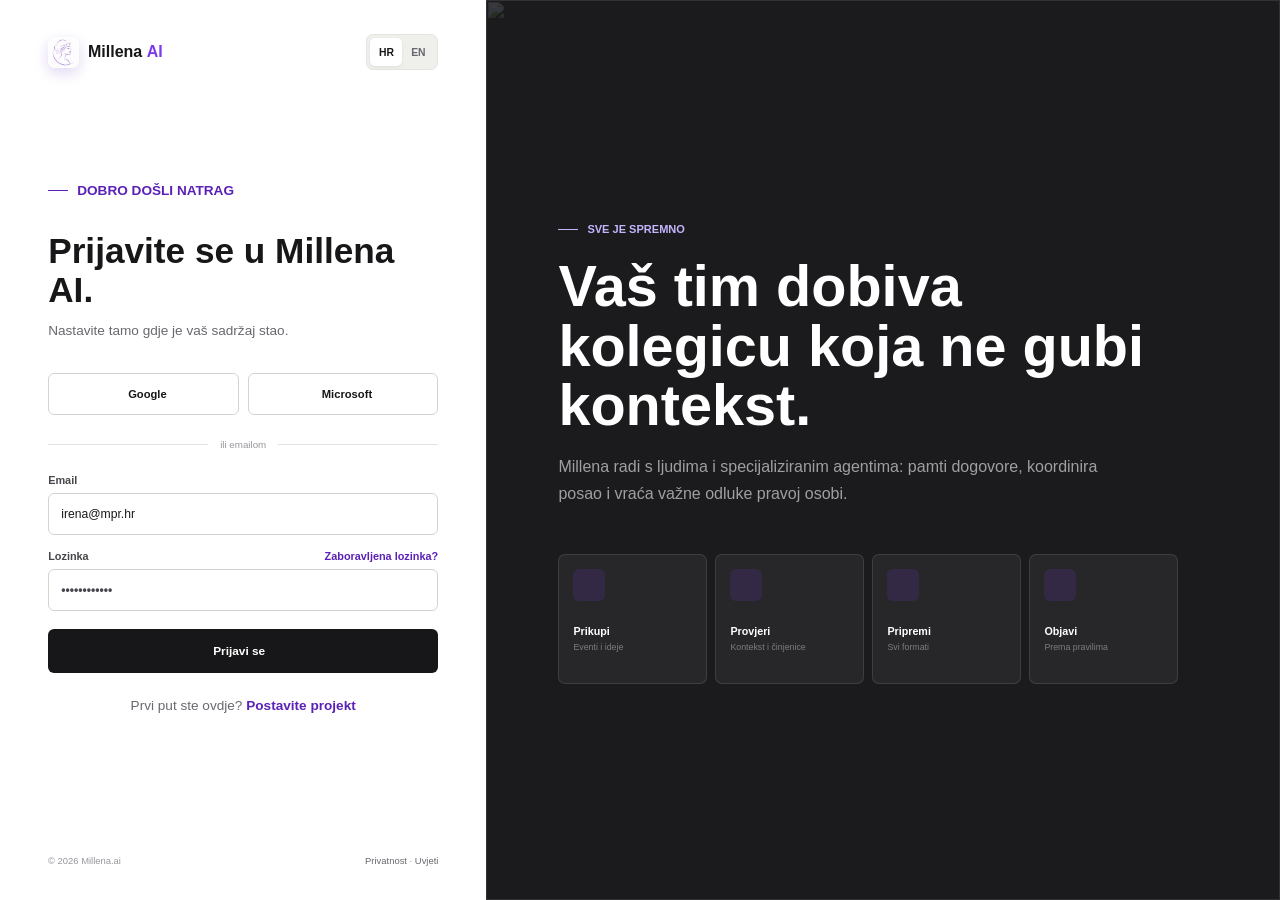
==== commit 4a4921c0: "Update Millena logo and favicon" ====
--- a/app.html
+++ b/app.html
@@ -6,7 +6,7 @@
     <meta name="description" content="Millena AI automatizira planiranje, izradu i objavu sadržaja za društvene mreže, blog i newsletter." />
     <meta name="theme-color" content="#171719" />
     <title>Millena AI | Aplikacija</title>
-    <link rel="icon" href="assets/millena-mark.svg" type="image/svg+xml" />
+    <link rel="icon" href="assets/millena-mark.png" type="image/png" />
     <link rel="stylesheet" href="styles.css" />
   </head>
   <body>
@@ -17,7 +17,7 @@
         <i data-lucide="menu"></i>
       </button>
       <button class="mobile-brand" type="button" data-screen-target="overview" aria-label="Millena AI početna">
-        <img class="brand-symbol" src="assets/millena-mark.svg" alt="" />
+        <img class="brand-symbol" src="assets/millena-mark.png" alt="" />
         <strong>Millena <span>AI</span></strong>
       </button>
       <button class="icon-button" type="button" aria-label="Nova objava" data-aria-hr="Nova objava" data-aria-en="New post" data-screen-target="social">
@@ -29,7 +29,7 @@
       <aside class="sidebar" id="sidebar">
         <div class="sidebar-head">
           <button class="brand" type="button" data-screen-target="overview" aria-label="Millena AI početna">
-            <img class="brand-symbol" src="assets/millena-mark.svg" alt="" />
+            <img class="brand-symbol" src="assets/millena-mark.png" alt="" />
             <span class="brand-name">Millena <strong>AI</strong></span>
           </button>
           <button class="icon-button sidebar-close" id="menu-close" type="button" aria-label="Zatvori izbornik" data-aria-hr="Zatvori izbornik" data-aria-en="Close menu">
@@ -97,8 +97,8 @@
           </div>
           <div class="usage-track"><span></span></div>
           <button class="profile-button" type="button" data-logout title="Odjava">
-            <span class="avatar">IL</span>
-            <span><strong>Ivan Lozančić</strong><small data-hr="Administrator" data-en="Administrator">Administrator</small></span>
+            <span class="avatar">IR</span>
+            <span><strong>Irena</strong><small data-hr="Lead projekta" data-en="Project lead">Lead projekta</small></span>
             <i data-lucide="log-out"></i>
           </button>
         </div>
@@ -136,7 +136,7 @@
             <div class="page-heading">
               <div>
                 <p class="eyebrow" data-hr="Utorak, 14. srpnja" data-en="Tuesday, July 14">Utorak, 14. srpnja</p>
-                <h1 data-hr="Dobro jutro, Ivane." data-en="Good morning, Ivan.">Dobro jutro, Ivane.</h1>
+                <h1 data-hr="Dobro jutro, Irena." data-en="Good morning, Irena.">Dobro jutro, Irena.</h1>
                 <p data-hr="Millena danas priprema 6 objava. Dvije čekaju tvoj pregled." data-en="Millena is preparing 6 posts today. Two are waiting for your review.">Millena danas priprema 6 objava. Dvije čekaju tvoj pregled.</p>
               </div>
               <div class="heading-actions">
@@ -422,13 +422,13 @@
                 <div class="panel-head"><div><h2 data-hr="Kanali razgovora" data-en="Conversation channels">Kanali razgovora</h2><p data-hr="Aktivni botovi projekta" data-en="Active project bots">Aktivni botovi projekta</p></div></div>
                 <button class="bot-channel active" type="button"><span class="integration-icon telegram"><i data-lucide="send"></i></span><span><strong>Telegram</strong><small>@millena_ai_bot</small></span><i class="health-ok"></i></button>
                 <button class="bot-channel" type="button"><span class="integration-icon whatsapp"><i data-lucide="message-circle"></i></span><span><strong>WhatsApp Business</strong><small>+385 91 555 0123</small></span><i class="health-ok"></i></button>
-                <div class="bot-access"><strong data-hr="Projektni tim" data-en="Project team">Projektni tim</strong><div><span class="avatar small">IL</span><span class="avatar small blue">AM</span><span class="avatar small amber">MK</span><img src="assets/millena-mark.svg" alt="Millena AI" /><button type="button"><i data-lucide="plus"></i></button></div><small data-hr="3 ljudi + Millena i njezini agenti" data-en="3 people + Millena and her agents">3 ljudi + Millena i njezini agenti</small></div>
+                <div class="bot-access"><strong data-hr="Projektni tim" data-en="Project team">Projektni tim</strong><div><span class="avatar small">IR</span><span class="avatar small blue">AM</span><span class="avatar small amber">MK</span><img src="assets/millena-mark.png" alt="Millena AI" /><button type="button"><i data-lucide="plus"></i></button></div><small data-hr="3 ljudi + Millena i njezini agenti" data-en="3 people + Millena and her agents">3 ljudi + Millena i njezini agenti</small></div>
               </aside>
               <section class="panel bot-conversation-panel">
-                <header><div><img src="assets/millena-mark.svg" alt="" /><span><strong>Millena</strong><small><i></i><span data-hr="Aktivna · Telegram" data-en="Active · Telegram">Aktivna · Telegram</span></small></span></div><button class="icon-button" type="button" aria-label="Opcije"><i data-lucide="more-horizontal"></i></button></header>
+                <header><div><img src="assets/millena-mark.png" alt="" /><span><strong>Millena</strong><small><i></i><span data-hr="Aktivna · Telegram" data-en="Active · Telegram">Aktivna · Telegram</span></small></span></div><button class="icon-button" type="button" aria-label="Opcije"><i data-lucide="more-horizontal"></i></button></header>
                 <div class="app-bot-thread">
                   <div class="app-message user"><p data-hr="Sutra otvaramo novi studio. Šaljem fotografije i izjavu direktorice. Pripremi sve kanale." data-en="We are opening the new studio tomorrow. I am sending photos and the director's statement. Prepare every channel.">Sutra otvaramo novi studio. Šaljem fotografije i izjavu direktorice. Pripremi sve kanale.</p><div><span></span><span></span><span></span></div><small>10:18</small></div>
-                  <div class="app-message bot"><img src="assets/millena-mark.svg" alt="" /><div><p data-hr="Materijali su spremljeni. Pripremila sam 8 društvenih objava, blog najavu i newsletter blok. Dvije stvari čekaju odluku." data-en="The materials are saved. I prepared 8 social posts, a blog announcement and a newsletter block. Two items need a decision.">Materijali su spremljeni. Pripremila sam 8 društvenih objava, blog najavu i newsletter blok. Dvije stvari čekaju odluku.</p><div class="bot-result"><span><i data-lucide="files"></i><span><strong data-hr="10 formata spremno" data-en="10 formats ready">10 formata spremno</strong><small data-hr="Sinkronizirano s aplikacijom" data-en="Synced with the app">Sinkronizirano s aplikacijom</small></span></span><button type="button" data-screen-target="content"><span data-hr="Otvori" data-en="Open">Otvori</span><i data-lucide="arrow-right"></i></button></div></div></div>
+                  <div class="app-message bot"><img src="assets/millena-mark.png" alt="" /><div><p data-hr="Materijali su spremljeni. Pripremila sam 8 društvenih objava, blog najavu i newsletter blok. Dvije stvari čekaju odluku." data-en="The materials are saved. I prepared 8 social posts, a blog announcement and a newsletter block. Two items need a decision.">Materijali su spremljeni. Pripremila sam 8 društvenih objava, blog najavu i newsletter blok. Dvije stvari čekaju odluku.</p><div class="bot-result"><span><i data-lucide="files"></i><span><strong data-hr="10 formata spremno" data-en="10 formats ready">10 formata spremno</strong><small data-hr="Sinkronizirano s aplikacijom" data-en="Synced with the app">Sinkronizirano s aplikacijom</small></span></span><button type="button" data-screen-target="content"><span data-hr="Otvori" data-en="Open">Otvori</span><i data-lucide="arrow-right"></i></button></div></div></div>
                 </div>
                 <footer><button type="button" aria-label="Dodaj datoteku"><i data-lucide="paperclip"></i></button><input type="text" data-placeholder-hr="Napišite poruku Milleni" data-placeholder-en="Message Millena" placeholder="Napišite poruku Milleni" /><button class="bot-send" type="button" aria-label="Pošalji"><i data-lucide="send"></i></button></footer>
               </section>
@@ -479,7 +479,7 @@
           <section class="app-screen" data-screen="newsletter">
             <div class="page-heading"><div><p class="eyebrow" data-hr="Email kanal" data-en="Email channel">Email kanal</p><h1>Newsletter</h1><p data-hr="Millena svaki tjedan skuplja najbolje sadržaje. Vi samo provjerite i pošaljite." data-en="Millena collects the best content each week. You only need to review and send.">Millena svaki tjedan skuplja najbolje sadržaje. Vi samo provjerite i pošaljite.</p></div><div class="heading-actions"><button class="secondary-button" type="button" data-screen-target="audience"><i data-lucide="users"></i><span>1.284 <span data-hr="pretplatnika" data-en="subscribers">pretplatnika</span></span></button><button class="primary-button" type="button"><i data-lucide="plus"></i><span data-hr="Novi newsletter" data-en="New newsletter">Novi newsletter</span></button></div></div>
             <div class="newsletter-layout">
-              <section class="newsletter-editor panel"><div class="newsletter-top"><div><span class="status-pill working" data-hr="U izradi" data-en="In progress">U izradi</span><h2 data-hr="Tjedni pregled: ljudi, projekti i ideje" data-en="Weekly review: people, projects and ideas">Tjedni pregled: ljudi, projekti i ideje</h2><p data-hr="Petak, 17. srpnja · automatska zbirka" data-en="Friday, July 17 · automatic collection">Petak, 17. srpnja · automatska zbirka</p></div><button class="icon-button"><i data-lucide="more-horizontal"></i></button></div><div class="email-preview"><div class="email-brand"><img class="brand-symbol" src="assets/millena-mark.svg" alt="" /><strong>Millena AI</strong></div><p class="email-kicker" data-hr="TJEDNI PREGLED · 17. SRPNJA" data-en="WEEKLY REVIEW · JULY 17">TJEDNI PREGLED · 17. SRPNJA</p><h1 contenteditable="true" data-hr="Ideje koje vrijedi ponijeti u novi tjedan." data-en="Ideas worth carrying into the new week.">Ideje koje vrijedi ponijeti u novi tjedan.</h1><p contenteditable="true" data-hr="Izdvojili smo tri priče, jedan praktičan vodič i ljude čiji rad vrijedi pratiti." data-en="We selected three stories, one practical guide and people whose work is worth following.">Izdvojili smo tri priče, jedan praktičan vodič i ljude čiji rad vrijedi pratiti.</p><article><img src="assets/editorial-cloud.jpg" alt="Komunikacijski studio" /><div><small data-hr="PRIČA TJEDNA" data-en="STORY OF THE WEEK">PRIČA TJEDNA</small><h2 data-hr="Novi prostor za ideje koje pokreću promjene" data-en="A new space for ideas that drive change">Novi prostor za ideje koje pokreću promjene</h2><p data-hr="Otvorili smo komunikacijski studio oblikovan za bolju suradnju, fokus i održive projekte." data-en="We opened a communication studio designed for better collaboration, focus and sustainable projects.">Otvorili smo komunikacijski studio oblikovan za bolju suradnju, fokus i održive projekte.</p><a href="#" data-hr="Pročitaj priču" data-en="Read the story">Pročitaj priču</a></div></article><div class="email-story-list"><div><span>01</span><div><strong data-hr="Pet trendova koji mijenjaju odnose s javnošću" data-en="Five trends changing public relations">Pet trendova koji mijenjaju odnose s javnošću</strong><small>6 min</small></div></div><div><span>02</span><div><strong data-hr="Kako pripremiti organizaciju za kriznu komunikaciju" data-en="How to prepare an organization for crisis communication">Kako pripremiti organizaciju za kriznu komunikaciju</strong><small>4 min</small></div></div></div></div></section>
+              <section class="newsletter-editor panel"><div class="newsletter-top"><div><span class="status-pill working" data-hr="U izradi" data-en="In progress">U izradi</span><h2 data-hr="Tjedni pregled: ljudi, projekti i ideje" data-en="Weekly review: people, projects and ideas">Tjedni pregled: ljudi, projekti i ideje</h2><p data-hr="Petak, 17. srpnja · automatska zbirka" data-en="Friday, July 17 · automatic collection">Petak, 17. srpnja · automatska zbirka</p></div><button class="icon-button"><i data-lucide="more-horizontal"></i></button></div><div class="email-preview"><div class="email-brand"><img class="brand-symbol" src="assets/millena-mark.png" alt="" /><strong>Millena AI</strong></div><p class="email-kicker" data-hr="TJEDNI PREGLED · 17. SRPNJA" data-en="WEEKLY REVIEW · JULY 17">TJEDNI PREGLED · 17. SRPNJA</p><h1 contenteditable="true" data-hr="Ideje koje vrijedi ponijeti u novi tjedan." data-en="Ideas worth carrying into the new week.">Ideje koje vrijedi ponijeti u novi tjedan.</h1><p contenteditable="true" data-hr="Izdvojili smo tri priče, jedan praktičan vodič i ljude čiji rad vrijedi pratiti." data-en="We selected three stories, one practical guide and people whose work is worth following.">Izdvojili smo tri priče, jedan praktičan vodič i ljude čiji rad vrijedi pratiti.</p><article><img src="assets/editorial-cloud.jpg" alt="Komunikacijski studio" /><div><small data-hr="PRIČA TJEDNA" data-en="STORY OF THE WEEK">PRIČA TJEDNA</small><h2 data-hr="Novi prostor za ideje koje pokreću promjene" data-en="A new space for ideas that drive change">Novi prostor za ideje koje pokreću promjene</h2><p data-hr="Otvorili smo komunikacijski studio oblikovan za bolju suradnju, fokus i održive projekte." data-en="We opened a communication studio designed for better collaboration, focus and sustainable projects.">Otvorili smo komunikacijski studio oblikovan za bolju suradnju, fokus i održive projekte.</p><a href="#" data-hr="Pročitaj priču" data-en="Read the story">Pročitaj priču</a></div></article><div class="email-story-list"><div><span>01</span><div><strong data-hr="Pet trendova koji mijenjaju odnose s javnošću" data-en="Five trends changing public relations">Pet trendova koji mijenjaju odnose s javnošću</strong><small>6 min</small></div></div><div><span>02</span><div><strong data-hr="Kako pripremiti organizaciju za kriznu komunikaciju" data-en="How to prepare an organization for crisis communication">Kako pripremiti organizaciju za kriznu komunikaciju</strong><small>4 min</small></div></div></div></div></section>
               <aside class="newsletter-settings panel"><h2 data-hr="Slanje" data-en="Delivery">Slanje</h2><label class="field"><span data-hr="Naslov emaila" data-en="Subject line">Naslov emaila</span><input type="text" value="Ideje koje vrijedi ponijeti u novi tjedan" /></label><label class="field"><span data-hr="Primatelji" data-en="Recipients">Primatelji</span><select><option data-hr="Aktivni pretplatnici (1.284)" data-en="Active subscribers (1,284)">Aktivni pretplatnici (1.284)</option><option data-hr="Odaberi listu" data-en="Choose a list">Odaberi listu</option></select></label><div class="recipient-actions"><button class="secondary-button compact" type="button" data-screen-target="audience"><i data-lucide="user-plus"></i><span data-hr="Dodaj ručno" data-en="Add manually">Dodaj ručno</span></button><button class="secondary-button compact" type="button"><i data-lucide="upload"></i><span>CSV</span></button></div><label class="field"><span data-hr="Vrijeme slanja" data-en="Send time">Vrijeme slanja</span><select><option data-hr="Petak, 17. srpnja u 10:00" data-en="Friday, July 17 at 10:00">Petak, 17. srpnja u 10:00</option></select></label><div class="send-estimate"><i data-lucide="clock-3"></i><div><strong data-hr="Najbolji termin za ovu publiku" data-en="Best time for this audience">Najbolji termin za ovu publiku</strong><small data-hr="Petak između 09:45 i 10:15" data-en="Friday between 09:45 and 10:15">Petak između 09:45 i 10:15</small></div></div><button class="primary-button full publish-action" type="button"><i data-lucide="send"></i><span data-hr="Zakaži slanje" data-en="Schedule send">Zakaži slanje</span></button><button class="secondary-button full" type="button"><i data-lucide="mail-check"></i><span data-hr="Pošalji probni email" data-en="Send test email">Pošalji probni email</span></button></aside>
             </div>
           </section>
@@ -524,7 +524,7 @@
 
           <section class="app-screen" data-screen="settings">
             <div class="page-heading"><div><p class="eyebrow" data-hr="Postavke projekta" data-en="Project settings">Postavke projekta</p><h1>MPR Grupa</h1><p data-hr="Strategija, članovi tima, prava objave i zadane postavke." data-en="Strategy, team members, publishing permissions and defaults.">Strategija, članovi tima, prava objave i zadane postavke.</p></div><button class="primary-button" type="button" data-screen-target="setup"><i data-lucide="settings-2"></i><span data-hr="Otvori cijeli setup" data-en="Open full setup">Otvori cijeli setup</span></button></div>
-            <div class="settings-grid"><section class="panel settings-section"><div class="panel-head"><div><h2 data-hr="Strategija projekta" data-en="Project strategy">Strategija projekta</h2><p data-hr="Aktivna pravila koja Millena koristi svaki dan." data-en="Active rules Millena uses every day.">Aktivna pravila koja Millena koristi svaki dan.</p></div><span class="status-pill auto"><i data-lucide="check"></i><span data-hr="Aktivno" data-en="Active">Aktivno</span></span></div><div class="strategy-summary"><div><span data-hr="Glavni cilj" data-en="Primary goal">Glavni cilj</span><strong data-hr="Kvalitetni upiti i vidljivost stručnjaka" data-en="Qualified leads and expert visibility">Kvalitetni upiti i vidljivost stručnjaka</strong></div><div><span data-hr="Publika" data-en="Audience">Publika</span><strong data-hr="Marketing direktorice i uprave" data-en="Marketing directors and executives">Marketing direktorice i uprave</strong></div><div><span data-hr="Ritam" data-en="Cadence">Ritam</span><strong data-hr="4 društvene objave + 1 newsletter tjedno" data-en="4 social posts + 1 newsletter weekly">4 društvene objave + 1 newsletter tjedno</strong></div></div><button class="secondary-button" type="button" data-screen-target="setup"><i data-lucide="pencil"></i><span data-hr="Uredi strategiju" data-en="Edit strategy">Uredi strategiju</span></button></section><section class="panel settings-section"><div class="panel-head"><div><h2 data-hr="Tim i prava" data-en="Team and permissions">Tim i prava</h2><p data-hr="Tko može uređivati, odobriti i objaviti." data-en="Who can edit, approve and publish.">Tko može uređivati, odobriti i objaviti.</p></div><button class="secondary-button compact" type="button"><i data-lucide="user-plus"></i><span data-hr="Pozovi" data-en="Invite">Pozovi</span></button></div><div class="team-list"><div><span class="avatar">IL</span><span><strong>Ivan Lozančić</strong><small>ivan@mpr.hr</small></span><span class="status-pill" data-hr="Administrator" data-en="Administrator">Administrator</span><button><i data-lucide="more-horizontal"></i></button></div><div><span class="avatar blue">AM</span><span><strong>Ana Marić</strong><small>ana@mpr.hr</small></span><span class="status-pill" data-hr="Urednica" data-en="Editor">Urednica</span><button><i data-lucide="more-horizontal"></i></button></div><div><span class="avatar amber">MK</span><span><strong>Marko Kovač</strong><small>marko@mpr.hr</small></span><span class="status-pill" data-hr="Suradnik" data-en="Contributor">Suradnik</span><button><i data-lucide="more-horizontal"></i></button></div></div></section></div>
+            <div class="settings-grid"><section class="panel settings-section"><div class="panel-head"><div><h2 data-hr="Strategija projekta" data-en="Project strategy">Strategija projekta</h2><p data-hr="Aktivna pravila koja Millena koristi svaki dan." data-en="Active rules Millena uses every day.">Aktivna pravila koja Millena koristi svaki dan.</p></div><span class="status-pill auto"><i data-lucide="check"></i><span data-hr="Aktivno" data-en="Active">Aktivno</span></span></div><div class="strategy-summary"><div><span data-hr="Glavni cilj" data-en="Primary goal">Glavni cilj</span><strong data-hr="Kvalitetni upiti i vidljivost stručnjaka" data-en="Qualified leads and expert visibility">Kvalitetni upiti i vidljivost stručnjaka</strong></div><div><span data-hr="Publika" data-en="Audience">Publika</span><strong data-hr="Marketing direktorice i uprave" data-en="Marketing directors and executives">Marketing direktorice i uprave</strong></div><div><span data-hr="Ritam" data-en="Cadence">Ritam</span><strong data-hr="4 društvene objave + 1 newsletter tjedno" data-en="4 social posts + 1 newsletter weekly">4 društvene objave + 1 newsletter tjedno</strong></div></div><button class="secondary-button" type="button" data-screen-target="setup"><i data-lucide="pencil"></i><span data-hr="Uredi strategiju" data-en="Edit strategy">Uredi strategiju</span></button></section><section class="panel settings-section"><div class="panel-head"><div><h2 data-hr="Tim i prava" data-en="Team and permissions">Tim i prava</h2><p data-hr="Tko može uređivati, odobriti i objaviti." data-en="Who can edit, approve and publish.">Tko može uređivati, odobriti i objaviti.</p></div><button class="secondary-button compact" type="button"><i data-lucide="user-plus"></i><span data-hr="Pozovi" data-en="Invite">Pozovi</span></button></div><div class="team-list"><div><span class="avatar">IR</span><span><strong>Irena</strong><small>irena@mpr.hr</small></span><span class="status-pill">Lead</span><button><i data-lucide="more-horizontal"></i></button></div><div><span class="avatar blue">AM</span><span><strong>Ana Marić</strong><small>ana@mpr.hr</small></span><span class="status-pill" data-hr="Urednica" data-en="Editor">Urednica</span><button><i data-lucide="more-horizontal"></i></button></div><div><span class="avatar amber">MK</span><span><strong>Marko Kovač</strong><small>marko@mpr.hr</small></span><span class="status-pill" data-hr="Suradnik" data-en="Contributor">Suradnik</span><button><i data-lucide="more-horizontal"></i></button></div></div></section></div>
           </section>
         </main>
       </div>
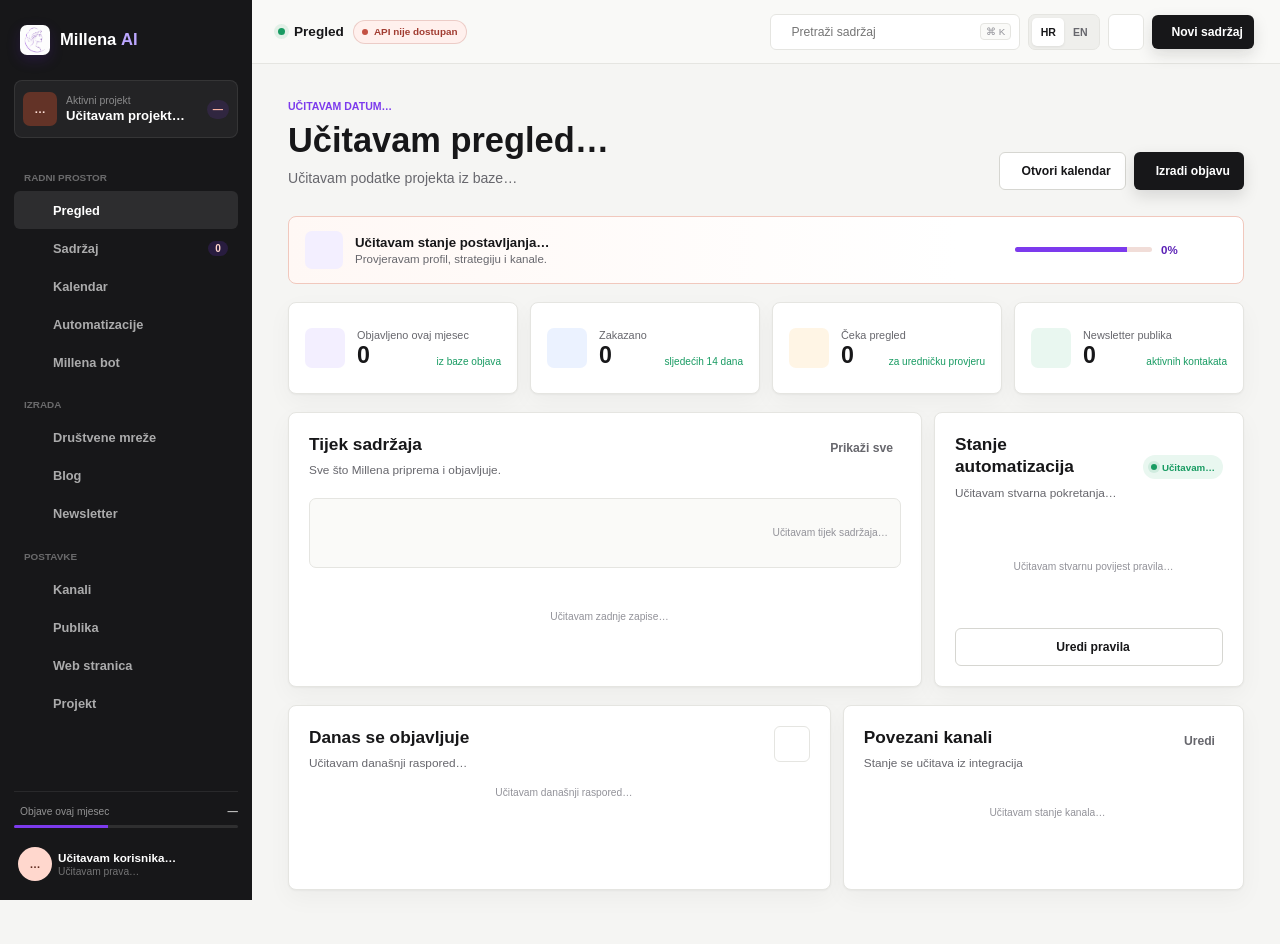
==== commit c1392bd8: "Add full-stack Millena backend Co-authored-by: Ivan Lozancic <ivanlozancic@MacBookPro.home>" ====
--- a/app.html
+++ b/app.html
@@ -7,7 +7,7 @@
     <meta name="theme-color" content="#171719" />
     <title>Millena AI | Aplikacija</title>
     <link rel="icon" href="assets/millena-mark.png" type="image/png" />
-    <link rel="stylesheet" href="styles.css" />
+    <link rel="stylesheet" href="styles.css?v=20260722h" />
   </head>
   <body>
     <a class="skip-link" href="#app-main" data-hr="Preskoči na sadržaj" data-en="Skip to content">Preskoči na sadržaj</a>
@@ -37,13 +37,13 @@
           </button>
         </div>
 
-        <button class="project-switcher" type="button" data-screen-target="setup">
-          <span class="project-avatar">MPR</span>
+        <button class="project-switcher" id="project-switcher" type="button" aria-haspopup="dialog">
+          <span class="project-avatar">…</span>
           <span class="project-copy">
             <small data-hr="Aktivni projekt" data-en="Active project">Aktivni projekt</small>
-            <strong>MPR Grupa</strong>
+            <strong data-hr="Učitavam projekt…" data-en="Loading project…">Učitavam projekt…</strong>
           </span>
-          <span class="project-progress">82%</span>
+          <span class="project-progress">—</span>
         </button>
 
         <nav class="sidebar-nav" aria-label="Glavna navigacija" data-aria-hr="Glavna navigacija" data-aria-en="Primary navigation">
@@ -52,7 +52,7 @@
             <i data-lucide="layout-dashboard"></i><span data-hr="Pregled" data-en="Overview">Pregled</span>
           </button>
           <button class="nav-item" type="button" data-screen-target="content">
-            <i data-lucide="inbox"></i><span data-hr="Sadržaj" data-en="Content">Sadržaj</span><b>8</b>
+            <i data-lucide="inbox"></i><span data-hr="Sadržaj" data-en="Content">Sadržaj</span><b id="nav-content-count">0</b>
           </button>
           <button class="nav-item" type="button" data-screen-target="calendar">
             <i data-lucide="calendar-days"></i><span data-hr="Kalendar" data-en="Calendar">Kalendar</span>
@@ -93,12 +93,12 @@
         <div class="sidebar-foot">
           <div class="usage-row">
             <span><i data-lucide="sparkles"></i><span data-hr="Objave ovaj mjesec" data-en="Posts this month">Objave ovaj mjesec</span></span>
-            <strong>42 / 100</strong>
+            <strong>—</strong>
           </div>
           <div class="usage-track"><span></span></div>
           <button class="profile-button" type="button" data-logout title="Odjava">
-            <span class="avatar">IR</span>
-            <span><strong>Irena</strong><small data-hr="Lead projekta" data-en="Project lead">Lead projekta</small></span>
+            <span class="avatar">…</span>
+            <span><strong data-hr="Učitavam korisnika…" data-en="Loading user…">Učitavam korisnika…</strong><small data-hr="Učitavam prava…" data-en="Loading access…">Učitavam prava…</small></span>
             <i data-lucide="log-out"></i>
           </button>
         </div>
@@ -111,19 +111,20 @@
           <div class="topbar-title">
             <span class="status-dot"></span>
             <strong id="screen-title" data-hr="Pregled" data-en="Overview">Pregled</strong>
+            <span class="api-status connecting" id="api-status" role="status" aria-live="polite"><i></i><span>Spajanje na bazu…</span></span>
           </div>
           <div class="topbar-actions">
             <label class="search-box">
               <i data-lucide="search"></i>
-              <input type="search" placeholder="Pretraži sadržaj" data-placeholder-hr="Pretraži sadržaj" data-placeholder-en="Search content" />
+              <input id="global-search" type="search" placeholder="Pretraži sadržaj" data-placeholder-hr="Pretraži sadržaj" data-placeholder-en="Search content" autocomplete="off" />
               <kbd>⌘ K</kbd>
             </label>
             <div class="language-switcher" aria-label="Jezik" data-aria-hr="Jezik" data-aria-en="Language">
               <button class="language-button active" type="button" data-lang="hr" aria-pressed="true">HR</button>
               <button class="language-button" type="button" data-lang="en" aria-pressed="false">EN</button>
             </div>
-            <button class="icon-button notification-button" type="button" aria-label="Obavijesti" data-aria-hr="Obavijesti" data-aria-en="Notifications">
-              <i data-lucide="bell"></i><span></span>
+            <button class="icon-button notification-button" id="notification-button" type="button" aria-label="Obavijesti" data-aria-hr="Obavijesti" data-aria-en="Notifications">
+              <i data-lucide="bell"></i><span id="notification-indicator" hidden></span>
             </button>
             <button class="primary-button compact" type="button" data-screen-target="social">
               <i data-lucide="plus"></i><span data-hr="Novi sadržaj" data-en="New content">Novi sadržaj</span>
@@ -135,9 +136,9 @@
           <section class="app-screen active" data-screen="overview">
             <div class="page-heading">
               <div>
-                <p class="eyebrow" data-hr="Utorak, 14. srpnja" data-en="Tuesday, July 14">Utorak, 14. srpnja</p>
-                <h1 data-hr="Dobro jutro, Irena." data-en="Good morning, Irena.">Dobro jutro, Irena.</h1>
-                <p data-hr="Millena danas priprema 6 objava. Dvije čekaju tvoj pregled." data-en="Millena is preparing 6 posts today. Two are waiting for your review.">Millena danas priprema 6 objava. Dvije čekaju tvoj pregled.</p>
+                <p class="eyebrow" data-hr="Učitavam datum…" data-en="Loading date…">Učitavam datum…</p>
+                <h1 data-hr="Učitavam pregled…" data-en="Loading overview…">Učitavam pregled…</h1>
+                <p data-hr="Učitavam podatke projekta iz baze…" data-en="Loading project data from the database…">Učitavam podatke projekta iz baze…</p>
               </div>
               <div class="heading-actions">
                 <button class="secondary-button" type="button" data-screen-target="calendar"><i data-lucide="calendar-days"></i><span data-hr="Otvori kalendar" data-en="Open calendar">Otvori kalendar</span></button>
@@ -148,29 +149,29 @@
             <button class="setup-banner" type="button" data-screen-target="setup">
               <span class="setup-icon"><i data-lucide="rocket"></i></span>
               <span class="setup-banner-copy">
-                <strong data-hr="Dovrši postavljanje projekta" data-en="Finish project setup">Dovrši postavljanje projekta</strong>
-                <small data-hr="Poveži Instagram i potvrdi pravila automatske objave." data-en="Connect Instagram and confirm automatic publishing rules.">Poveži Instagram i potvrdi pravila automatske objave.</small>
+                <strong id="setup-banner-title" data-hr="Učitavam stanje postavljanja…" data-en="Loading setup status…">Učitavam stanje postavljanja…</strong>
+                <small id="setup-banner-detail" data-hr="Provjeravam profil, strategiju i kanale." data-en="Checking profile, strategy, and channels.">Provjeravam profil, strategiju i kanale.</small>
               </span>
-              <span class="setup-meter"><i><b></b></i><strong>82%</strong></span>
+              <span class="setup-meter"><i><b></b></i><strong id="setup-completion">0%</strong></span>
               <i data-lucide="arrow-right"></i>
             </button>
 
             <div class="stats-grid">
               <article class="stat-card">
                 <span class="stat-icon coral"><i data-lucide="send"></i></span>
-                <div><small data-hr="Objavljeno ovaj mjesec" data-en="Published this month">Objavljeno ovaj mjesec</small><strong>42</strong><em><i data-lucide="trending-up"></i> 18%</em></div>
+                <div><small data-hr="Objavljeno ovaj mjesec" data-en="Published this month">Objavljeno ovaj mjesec</small><strong id="dashboard-published">0</strong><em id="dashboard-published-detail" data-hr="iz baze objava" data-en="from publication records">iz baze objava</em></div>
               </article>
               <article class="stat-card">
                 <span class="stat-icon blue"><i data-lucide="clock-3"></i></span>
-                <div><small data-hr="Zakazano" data-en="Scheduled">Zakazano</small><strong>18</strong><em data-hr="sljedećih 14 dana" data-en="next 14 days">sljedećih 14 dana</em></div>
+                <div><small data-hr="Zakazano" data-en="Scheduled">Zakazano</small><strong id="dashboard-scheduled">0</strong><em data-hr="sljedećih 14 dana" data-en="next 14 days">sljedećih 14 dana</em></div>
               </article>
               <article class="stat-card">
                 <span class="stat-icon amber"><i data-lucide="circle-alert"></i></span>
-                <div><small data-hr="Čeka pregled" data-en="Waiting review">Čeka pregled</small><strong>2</strong><em data-hr="najstarije 3 sata" data-en="oldest 3 hours">najstarije 3 sata</em></div>
+                <div><small data-hr="Čeka pregled" data-en="Waiting review">Čeka pregled</small><strong id="dashboard-review">0</strong><em data-hr="za uredničku provjeru" data-en="for editorial review">za uredničku provjeru</em></div>
               </article>
               <article class="stat-card">
                 <span class="stat-icon green"><i data-lucide="users"></i></span>
-                <div><small data-hr="Newsletter publika" data-en="Newsletter audience">Newsletter publika</small><strong>1.284</strong><em><i data-lucide="trending-up"></i> 36</em></div>
+                <div><small data-hr="Newsletter publika" data-en="Newsletter audience">Newsletter publika</small><strong id="dashboard-audience">0</strong><em id="dashboard-audience-detail" data-hr="aktivnih kontakata" data-en="active contacts">aktivnih kontakata</em></div>
               </article>
             </div>
 
@@ -180,50 +181,21 @@
                   <div><h2 data-hr="Tijek sadržaja" data-en="Content pipeline">Tijek sadržaja</h2><p data-hr="Sve što Millena priprema i objavljuje." data-en="Everything Millena is preparing and publishing.">Sve što Millena priprema i objavljuje.</p></div>
                   <button class="text-button" type="button" data-screen-target="content"><span data-hr="Prikaži sve" data-en="View all">Prikaži sve</span><i data-lucide="arrow-right"></i></button>
                 </div>
-                <div class="pipeline-columns">
-                  <div><span class="pipeline-label"><i class="dot new"></i><span data-hr="Prikupljeno" data-en="Collected">Prikupljeno</span></span><strong>5</strong></div>
-                  <div><span class="pipeline-label"><i class="dot working"></i><span data-hr="U izradi" data-en="In progress">U izradi</span></span><strong>6</strong></div>
-                  <div><span class="pipeline-label"><i class="dot review"></i><span data-hr="Za pregled" data-en="For review">Za pregled</span></span><strong>2</strong></div>
-                  <div><span class="pipeline-label"><i class="dot ready"></i><span data-hr="Zakazano" data-en="Scheduled">Zakazano</span></span><strong>18</strong></div>
-                </div>
-                <div class="content-list">
-                  <button class="content-row" type="button" data-screen-target="social">
-                    <span class="thumb"><img src="assets/editorial-cloud.jpg" alt="" /></span>
-                    <span class="content-main"><strong data-hr="Millena predstavila novi komunikacijski studio" data-en="Millena presents its new communication studio">Millena predstavila novi komunikacijski studio</strong><small><span data-hr="WhatsApp događaj" data-en="WhatsApp event">WhatsApp događaj</span> · <span data-hr="prije 12 min" data-en="12 min ago">prije 12 min</span></small></span>
-                    <span class="channel-icons"><i data-lucide="linkedin"></i><i data-lucide="instagram"></i><i data-lucide="facebook"></i></span>
-                    <span class="status-pill review" data-hr="Za pregled" data-en="For review">Za pregled</span>
-                    <i data-lucide="chevron-right"></i>
-                  </button>
-                  <button class="content-row" type="button" data-screen-target="blog">
-                    <span class="thumb text-thumb"><i data-lucide="file-text"></i></span>
-                    <span class="content-main"><strong data-hr="Pet trendova koji mijenjaju odnose s javnošću" data-en="Five trends changing public relations">Pet trendova koji mijenjaju odnose s javnošću</strong><small><span data-hr="Blog članak" data-en="Blog article">Blog članak</span> · <span data-hr="prije 34 min" data-en="34 min ago">prije 34 min</span></small></span>
-                    <span class="channel-icons"><i data-lucide="globe-2"></i><i data-lucide="mail"></i></span>
-                    <span class="status-pill working" data-hr="U izradi" data-en="In progress">U izradi</span>
-                    <i data-lucide="chevron-right"></i>
-                  </button>
-                  <button class="content-row" type="button" data-screen-target="newsletter">
-                    <span class="thumb newsletter-thumb"><i data-lucide="mail"></i></span>
-                    <span class="content-main"><strong data-hr="Tjedni pregled: ljudi, projekti i ideje" data-en="Weekly review: people, projects and ideas">Tjedni pregled: ljudi, projekti i ideje</strong><small><span>Newsletter</span> · <span data-hr="danas u 16:00" data-en="today at 16:00">danas u 16:00</span></small></span>
-                    <span class="channel-icons"><i data-lucide="mail"></i></span>
-                    <span class="status-pill ready" data-hr="Zakazano" data-en="Scheduled">Zakazano</span>
-                    <i data-lucide="chevron-right"></i>
-                  </button>
+                <div class="pipeline-columns" id="dashboard-pipeline" aria-live="polite">
+                  <div class="dashboard-loading"><i data-lucide="loader-circle"></i><span data-hr="Učitavam tijek sadržaja…" data-en="Loading the content pipeline…">Učitavam tijek sadržaja…</span></div>
+                </div>
+                <div class="content-list" id="dashboard-content-list" aria-live="polite">
+                  <div class="dashboard-loading"><i data-lucide="loader-circle"></i><span data-hr="Učitavam zadnje zapise…" data-en="Loading recent entries…">Učitavam zadnje zapise…</span></div>
                 </div>
               </section>
 
               <aside class="panel automation-summary">
                 <div class="panel-head">
-                  <div><h2 data-hr="Automatizacija radi" data-en="Automation is running">Automatizacija radi</h2><p data-hr="Posljednja provjera prije 2 min" data-en="Last check 2 min ago">Posljednja provjera prije 2 min</p></div>
-                  <span class="live-pill"><i></i><span data-hr="Aktivno" data-en="Live">Aktivno</span></span>
+                  <div><h2 data-hr="Stanje automatizacija" data-en="Automation status">Stanje automatizacija</h2><p data-hr="Učitavam stvarna pokretanja…" data-en="Loading actual runs…">Učitavam stvarna pokretanja…</p></div>
+                  <span class="live-pill"><i></i><span data-hr="Učitavam…" data-en="Loading…">Učitavam…</span></span>
                 </div>
                 <div class="automation-run">
-                  <div class="run-step done"><span><i data-lucide="message-circle"></i></span><div><strong data-hr="Događaj primljen" data-en="Event received">Događaj primljen</strong><small>WhatsApp · 09:42</small></div><i data-lucide="check"></i></div>
-                  <div class="run-line done"></div>
-                  <div class="run-step done"><span><i data-lucide="file-stack"></i></span><div><strong data-hr="Pripremljeno 5 formata" data-en="5 formats prepared">Pripremljeno 5 formata</strong><small data-hr="Društvene mreže, blog, newsletter" data-en="Social, blog, newsletter">Društvene mreže, blog, newsletter</small></div><i data-lucide="check"></i></div>
-                  <div class="run-line active"></div>
-                  <div class="run-step active"><span><i data-lucide="scan-text"></i></span><div><strong data-hr="Provjera tona i činjenica" data-en="Checking tone and facts">Provjera tona i činjenica</strong><small data-hr="U tijeku" data-en="In progress">U tijeku</small></div><span class="spinner"></span></div>
-                  <div class="run-line"></div>
-                  <div class="run-step"><span><i data-lucide="calendar-check"></i></span><div><strong data-hr="Objava u najbolje vrijeme" data-en="Publish at the best time">Objava u najbolje vrijeme</strong><small data-hr="Danas između 11:30 i 12:00" data-en="Today between 11:30 and 12:00">Danas između 11:30 i 12:00</small></div></div>
+                  <div class="dashboard-loading"><i data-lucide="loader-circle"></i><span data-hr="Učitavam stvarnu povijest pravila…" data-en="Loading actual rule history…">Učitavam stvarnu povijest pravila…</span></div>
                 </div>
                 <button class="secondary-button full" type="button" data-screen-target="automations"><i data-lucide="workflow"></i><span data-hr="Uredi pravila" data-en="Edit rules">Uredi pravila</span></button>
               </aside>
@@ -231,23 +203,16 @@
 
             <div class="dashboard-lower">
               <section class="panel schedule-panel">
-                <div class="panel-head"><div><h2 data-hr="Danas se objavljuje" data-en="Publishing today">Danas se objavljuje</h2><p data-hr="4 objave na 6 kanala" data-en="4 posts across 6 channels">4 objave na 6 kanala</p></div><button class="icon-button" type="button" data-screen-target="calendar" aria-label="Otvori kalendar"><i data-lucide="calendar"></i></button></div>
-                <div class="timeline-list">
-                  <div><time>10:00</time><span class="time-line"><i></i></span><article><span class="mini-channel linkedin"><i data-lucide="linkedin"></i></span><div><strong data-hr="Nova studija slučaja" data-en="New case study">Nova studija slučaja</strong><small>LinkedIn</small></div><span class="status-pill ready" data-hr="Spremno" data-en="Ready">Spremno</span></article></div>
-                  <div><time>12:00</time><span class="time-line"><i></i></span><article><span class="mini-channel instagram"><i data-lucide="instagram"></i></span><div><strong data-hr="Iza kulisa novog projekta" data-en="Behind the scenes of a new project">Iza kulisa novog projekta</strong><small>Instagram + Facebook</small></div><span class="status-pill auto" data-hr="Automatski" data-en="Automatic">Automatski</span></article></div>
-                  <div><time>16:00</time><span class="time-line"><i></i></span><article><span class="mini-channel mail"><i data-lucide="mail"></i></span><div><strong data-hr="Tjedni pregled" data-en="Weekly review">Tjedni pregled</strong><small>1.284 <span data-hr="primatelja" data-en="recipients">primatelja</span></small></div><span class="status-pill ready" data-hr="Spremno" data-en="Ready">Spremno</span></article></div>
+                <div class="panel-head"><div><h2 data-hr="Danas se objavljuje" data-en="Publishing today">Danas se objavljuje</h2><p data-hr="Učitavam današnji raspored…" data-en="Loading today's schedule…">Učitavam današnji raspored…</p></div><button class="icon-button" type="button" data-screen-target="calendar" aria-label="Otvori kalendar"><i data-lucide="calendar"></i></button></div>
+                <div class="timeline-list" id="dashboard-today" aria-live="polite">
+                  <div class="dashboard-loading"><i data-lucide="loader-circle"></i><span data-hr="Učitavam današnji raspored…" data-en="Loading today's schedule…">Učitavam današnji raspored…</span></div>
                 </div>
               </section>
 
               <section class="panel channel-health">
-                <div class="panel-head"><div><h2 data-hr="Povezani kanali" data-en="Connected channels">Povezani kanali</h2><p data-hr="10 od 12 spremno" data-en="10 of 12 ready">10 od 12 spremno</p></div><button class="text-button" type="button" data-screen-target="channels"><span data-hr="Uredi" data-en="Manage">Uredi</span><i data-lucide="arrow-right"></i></button></div>
-                <div class="channel-grid">
-                  <div><span class="mini-channel whatsapp"><i data-lucide="message-circle"></i></span><span><strong>WhatsApp</strong><small data-hr="Prima događaje" data-en="Receiving events">Prima događaje</small></span><i class="health-ok"></i></div>
-                  <div><span class="mini-channel linkedin"><i data-lucide="linkedin"></i></span><span><strong>LinkedIn</strong><small>Millena</small></span><i class="health-ok"></i></div>
-                  <div><span class="mini-channel instagram"><i data-lucide="instagram"></i></span><span><strong>Instagram</strong><small data-hr="Treba povezati" data-en="Needs connection">Treba povezati</small></span><i class="health-warn"></i></div>
-                  <div><span class="mini-channel web"><i data-lucide="globe-2"></i></span><span><strong>millena.ai</strong><small>Blog + SEO</small></span><i class="health-ok"></i></div>
-                  <div><span class="mini-channel mail"><i data-lucide="mail"></i></span><span><strong>Newsletter</strong><small>1.284</small></span><i class="health-ok"></i></div>
-                  <div><span class="mini-channel facebook"><i data-lucide="facebook"></i></span><span><strong>Facebook</strong><small>Millena</small></span><i class="health-ok"></i></div>
+                <div class="panel-head"><div><h2 data-hr="Povezani kanali" data-en="Connected channels">Povezani kanali</h2><p data-hr="Stanje se učitava iz integracija" data-en="Status loads from integrations">Stanje se učitava iz integracija</p></div><button class="text-button" type="button" data-screen-target="channels"><span data-hr="Uredi" data-en="Manage">Uredi</span><i data-lucide="arrow-right"></i></button></div>
+                <div class="channel-grid" id="dashboard-channel-health" aria-live="polite">
+                  <div class="dashboard-loading"><i data-lucide="loader-circle"></i><span data-hr="Učitavam stanje kanala…" data-en="Loading channel health…">Učitavam stanje kanala…</span></div>
                 </div>
               </section>
             </div>
@@ -273,65 +238,69 @@
                 <div class="setup-panel active" data-setup-panel="1">
                   <div class="setup-panel-head"><span class="step-tag" data-hr="Korak 1 od 5" data-en="Step 1 of 5">Korak 1 od 5</span><h2 data-hr="Krenimo od osnova." data-en="Let's start with the basics.">Krenimo od osnova.</h2><p data-hr="Ove informacije koristimo za svaki tekst, izvještaj i kanal." data-en="We use this information for every piece of content, report and channel.">Ove informacije koristimo za svaki tekst, izvještaj i kanal.</p></div>
                   <div class="form-grid">
-                    <label class="field span-2"><span data-hr="Naziv projekta" data-en="Project name">Naziv projekta</span><input type="text" value="MPR Grupa" /></label>
-                    <label class="field"><span data-hr="Tvrtka ili brend" data-en="Company or brand">Tvrtka ili brend</span><input type="text" value="Millenium promocija" /></label>
-                    <label class="field"><span data-hr="Web stranica" data-en="Website">Web stranica</span><input type="url" value="https://mpr.hr" /></label>
-                    <label class="field"><span data-hr="Industrija" data-en="Industry">Industrija</span><select><option data-hr="Komunikacije i odnosi s javnošću" data-en="Communications and public relations">Komunikacije i odnosi s javnošću</option><option data-hr="Profesionalne usluge" data-en="Professional services">Profesionalne usluge</option></select></label>
-                    <label class="field"><span data-hr="Glavni jezik" data-en="Primary language">Glavni jezik</span><select><option>Hrvatski</option><option>English</option></select></label>
-                    <label class="field span-2"><span data-hr="U jednoj rečenici, čime se bavite?" data-en="In one sentence, what do you do?">U jednoj rečenici, čime se bavite?</span><textarea rows="3" data-placeholder-hr="Gradimo jasnu komunikaciju i povjerenje između organizacija i njihove publike." data-placeholder-en="We help organizations communicate clearly and build trust.">Gradimo jasnu komunikaciju i povjerenje između organizacija i njihove publike.</textarea></label>
+                    <label class="field span-2"><span data-hr="Naziv projekta" data-en="Project name">Naziv projekta</span><input id="profile-project-name" type="text" maxlength="120" /></label>
+                    <label class="field"><span data-hr="Tvrtka ili brend" data-en="Company or brand">Tvrtka ili brend</span><input id="profile-company-name" type="text" maxlength="160" /></label>
+                    <label class="field"><span data-hr="Web stranica" data-en="Website">Web stranica</span><input id="profile-website-url" type="url" /></label>
+                    <label class="field"><span data-hr="Industrija" data-en="Industry">Industrija</span><select id="profile-industry"><option value="communications" data-hr="Komunikacije i odnosi s javnošću" data-en="Communications and public relations">Komunikacije i odnosi s javnošću</option><option value="professional_services" data-hr="Profesionalne usluge" data-en="Professional services">Profesionalne usluge</option></select></label>
+                    <label class="field"><span data-hr="Glavni jezik" data-en="Primary language">Glavni jezik</span><select id="profile-primary-language"><option value="hr">Hrvatski</option><option value="en">English</option></select></label>
+                    <label class="field"><span data-hr="Društvenih objava tjedno" data-en="Social posts per week">Društvenih objava tjedno</span><input id="profile-social-posts" type="number" min="0" max="100" step="1" /></label>
+                    <label class="field"><span data-hr="Ritam newslettera" data-en="Newsletter cadence">Ritam newslettera</span><select id="profile-newsletter-cadence"><option value="off" data-hr="Isključeno" data-en="Off">Isključeno</option><option value="weekly" data-hr="Tjedno" data-en="Weekly">Tjedno</option><option value="biweekly" data-hr="Svaka dva tjedna" data-en="Every two weeks">Svaka dva tjedna</option><option value="monthly" data-hr="Mjesečno" data-en="Monthly">Mjesečno</option></select></label>
+                    <label class="field span-2"><span data-hr="Vremenska zona (IANA)" data-en="Time zone (IANA)">Vremenska zona (IANA)</span><input id="profile-timezone" type="text" maxlength="100" placeholder="Europe/Zagreb" /></label>
+                    <label class="field span-2"><span data-hr="U jednoj rečenici, čime se bavite?" data-en="In one sentence, what do you do?">U jednoj rečenici, čime se bavite?</span><textarea id="profile-company-description" rows="3" maxlength="1000" data-placeholder-hr="Gradimo jasnu komunikaciju i povjerenje između organizacija i njihove publike." data-placeholder-en="We help organizations communicate clearly and build trust."></textarea></label>
                   </div>
                 </div>
 
                 <div class="setup-panel" data-setup-panel="2">
                   <div class="setup-panel-head"><span class="step-tag" data-hr="Korak 2 od 5" data-en="Step 2 of 5">Korak 2 od 5</span><h2 data-hr="Imate li komunikacijsku strategiju?" data-en="Do you have a communication strategy?">Imate li komunikacijsku strategiju?</h2><p data-hr="Ako postoji, učitajte je. Ako ne, proći ćemo kratka pitanja i zajedno složiti pravila." data-en="Upload it if it exists. If not, answer a few questions and we'll build the rules together.">Ako postoji, učitajte je. Ako ne, proći ćemo kratka pitanja i zajedno složiti pravila.</p></div>
                   <div class="choice-grid strategy-choice">
-                    <button class="choice-card" type="button" data-strategy-mode="upload" aria-pressed="false"><span class="choice-icon"><i data-lucide="upload-cloud"></i></span><strong data-hr="Učitaj strategiju" data-en="Upload strategy">Učitaj strategiju</strong><small>PDF, DOCX, PPTX · max 25 MB</small><i data-lucide="circle"></i></button>
+                    <button class="choice-card" type="button" data-strategy-mode="upload" aria-pressed="false"><span class="choice-icon"><i data-lucide="upload-cloud"></i></span><strong data-hr="Učitaj strategiju" data-en="Upload strategy">Učitaj strategiju</strong><small>PDF, DOCX, PPTX, TXT, MD · max 25 MB</small><i data-lucide="circle"></i></button>
                     <button class="choice-card selected" type="button" data-strategy-mode="questions" aria-pressed="true"><span class="choice-icon"><i data-lucide="list-checks"></i></span><strong data-hr="Nemamo strategiju" data-en="We don't have one">Nemamo strategiju</strong><small data-hr="Odgovori na 8 kratkih pitanja" data-en="Answer 8 short questions">Odgovori na 8 kratkih pitanja</small><i data-lucide="circle-check"></i></button>
                   </div>
                   <div class="strategy-upload" hidden>
-                    <input id="strategy-file" type="file" accept=".pdf,.doc,.docx,.ppt,.pptx" />
+                    <input id="strategy-file" type="file" accept=".pdf,.docx,.pptx,.txt,.md" />
                     <label class="strategy-dropzone" for="strategy-file">
                       <span class="strategy-upload-icon"><i data-lucide="file-up"></i></span>
-                      <span><strong data-hr="Dodajte postojeću strategiju" data-en="Add your existing strategy">Dodajte postojeću strategiju</strong><small data-hr="Millena će izdvojiti ciljeve, publike, teme, ton i pravila odobravanja." data-en="Millena will extract goals, audiences, topics, tone and approval rules.">Millena će izdvojiti ciljeve, publike, teme, ton i pravila odobravanja.</small></span>
+                      <span><strong data-hr="Dodajte postojeću strategiju" data-en="Add your existing strategy">Dodajte postojeću strategiju</strong><small data-hr="Millena će izdvojiti čitljiv tekst i koristiti ga kao dodatni AI kontekst; ciljeve, publike i pravila zatim provjerite u ručnim poljima." data-en="Millena will extract readable text and use it as additional AI context; then verify goals, audiences, and rules in the manual fields.">Millena će izdvojiti čitljiv tekst i koristiti ga kao dodatni AI kontekst; ciljeve, publike i pravila zatim provjerite u ručnim poljima.</small></span>
                       <span class="secondary-button compact"><i data-lucide="paperclip"></i><b data-hr="Odaberi datoteku" data-en="Choose file">Odaberi datoteku</b></span>
                     </label>
                     <div class="strategy-file-status" hidden aria-live="polite"><i data-lucide="file-check-2"></i><span><strong class="strategy-file-name"></strong><small data-hr="Dokument je spreman za obradu" data-en="Document is ready to process">Dokument je spreman za obradu</small></span><i data-lucide="check"></i></div>
                   </div>
                   <div class="form-grid strategy-questions">
-                    <label class="field span-2"><span data-hr="1. Što želite postići u idućih 6 mjeseci?" data-en="1. What do you want to achieve in the next 6 months?">1. Što želite postići u idućih 6 mjeseci?</span><textarea rows="3" data-placeholder-hr="Više kvalitetnih upita, vidljiviji stručnjaci i redovita komunikacija." data-placeholder-en="More qualified leads, visible experts and consistent communication."></textarea></label>
-                    <div class="field span-2"><span data-hr="2. Koji su glavni ciljevi?" data-en="2. What are the primary goals?">2. Koji su glavni ciljevi?</span><div class="select-chips"><button class="active" type="button" data-hr="Novi upiti" data-en="New leads">Novi upiti</button><button class="active" type="button" data-hr="Ugled brenda" data-en="Brand reputation">Ugled brenda</button><button type="button" data-hr="Zapošljavanje" data-en="Recruitment">Zapošljavanje</button><button class="active" type="button" data-hr="Vidljivost stručnjaka" data-en="Expert visibility">Vidljivost stručnjaka</button></div></div>
-                    <label class="field"><span data-hr="3. Koje usluge ili teme imaju prioritet?" data-en="3. Which services or topics are the priority?">3. Koje usluge ili teme imaju prioritet?</span><input type="text" data-placeholder-hr="Korporativne komunikacije, događaji, ESG..." data-placeholder-en="Corporate communications, events, ESG..." /></label>
-                    <label class="field"><span data-hr="4. Koji problem publike rješavate?" data-en="4. Which audience problem do you solve?">4. Koji problem publike rješavate?</span><input type="text" data-placeholder-hr="Složene teme pretvaramo u jasne i korisne poruke." data-placeholder-en="We turn complex topics into clear and useful messages." /></label>
-                    <label class="field"><span data-hr="5. Koja je glavna poruka brenda?" data-en="5. What is the brand's main message?">5. Koja je glavna poruka brenda?</span><input type="text" data-placeholder-hr="Pouzdana stručna podrška za važnu komunikaciju." data-placeholder-en="Reliable expert support for important communication." /></label>
-                    <label class="field"><span data-hr="6. Koje dokaze i materijale već imate?" data-en="6. Which proof points and materials do you already have?">6. Koje dokaze i materijale već imate?</span><input type="text" data-placeholder-hr="Studije slučaja, izjave klijenata, istraživanja..." data-placeholder-en="Case studies, client quotes, research..." /></label>
-                    <label class="field"><span data-hr="7. Što nikada ne smijemo objaviti?" data-en="7. What should never be published?">7. Što nikada ne smijemo objaviti?</span><input type="text" data-placeholder-hr="Neprovjerene brojke, povjerljive informacije, političke stavove..." data-placeholder-en="Unverified figures, confidential information, political opinions..." /></label>
-                    <label class="field"><span data-hr="8. Kako mjerite uspjeh?" data-en="8. How do you measure success?">8. Kako mjerite uspjeh?</span><input type="text" data-placeholder-hr="Broj kvalitetnih upita, doseg stručnjaka i rast pretplate." data-placeholder-en="Qualified leads, expert reach and subscription growth." /></label>
-                  </div>
+                    <label class="field span-2"><span data-hr="1. Što želite postići u idućih 6 mjeseci?" data-en="1. What do you want to achieve in the next 6 months?">1. Što želite postići u idućih 6 mjeseci?</span><textarea rows="3" data-strategy-field="sixMonthGoal" data-placeholder-hr="Više kvalitetnih upita, vidljiviji stručnjaci i redovita komunikacija." data-placeholder-en="More qualified leads, visible experts and consistent communication."></textarea></label>
+                    <div class="field span-2"><span data-hr="2. Koji su glavni ciljevi?" data-en="2. What are the primary goals?">2. Koji su glavni ciljevi?</span><div class="select-chips" data-strategy-goals><button class="active" type="button" data-hr="Novi upiti" data-en="New leads">Novi upiti</button><button class="active" type="button" data-hr="Ugled brenda" data-en="Brand reputation">Ugled brenda</button><button type="button" data-hr="Zapošljavanje" data-en="Recruitment">Zapošljavanje</button><button class="active" type="button" data-hr="Vidljivost stručnjaka" data-en="Expert visibility">Vidljivost stručnjaka</button></div></div>
+                    <label class="field"><span data-hr="3. Koje usluge ili teme imaju prioritet?" data-en="3. Which services or topics are the priority?">3. Koje usluge ili teme imaju prioritet?</span><input type="text" data-strategy-field="priorityTopics" data-placeholder-hr="Korporativne komunikacije, događaji, ESG..." data-placeholder-en="Corporate communications, events, ESG..." /></label>
+                    <label class="field"><span data-hr="4. Koji problem publike rješavate?" data-en="4. Which audience problem do you solve?">4. Koji problem publike rješavate?</span><input type="text" data-strategy-field="audienceProblem" data-placeholder-hr="Složene teme pretvaramo u jasne i korisne poruke." data-placeholder-en="We turn complex topics into clear and useful messages." /></label>
+                    <label class="field"><span data-hr="5. Koja je glavna poruka brenda?" data-en="5. What is the brand's main message?">5. Koja je glavna poruka brenda?</span><input type="text" data-strategy-field="brandMessage" data-placeholder-hr="Pouzdana stručna podrška za važnu komunikaciju." data-placeholder-en="Reliable expert support for important communication." /></label>
+                    <label class="field"><span data-hr="6. Koje dokaze i materijale već imate?" data-en="6. Which proof points and materials do you already have?">6. Koje dokaze i materijale već imate?</span><input type="text" data-strategy-field="proofPoints" data-placeholder-hr="Studije slučaja, izjave klijenata, istraživanja..." data-placeholder-en="Case studies, client quotes, research..." /></label>
+                    <label class="field"><span data-hr="7. Što nikada ne smijemo objaviti?" data-en="7. What should never be published?">7. Što nikada ne smijemo objaviti?</span><input type="text" data-strategy-field="forbiddenTopics" data-placeholder-hr="Neprovjerene brojke, povjerljive informacije, političke stavove..." data-placeholder-en="Unverified figures, confidential information, political opinions..." /></label>
+                    <label class="field"><span data-hr="8. Kako mjerite uspjeh?" data-en="8. How do you measure success?">8. Kako mjerite uspjeh?</span><input type="text" data-strategy-field="successMetrics" data-placeholder-hr="Broj kvalitetnih upita, doseg stručnjaka i rast pretplate." data-placeholder-en="Qualified leads, expert reach and subscription growth." /></label>
+                  </div>
+                  <div class="strategy-save-row"><span id="strategy-context-status"><i data-lucide="database"></i><span data-hr="Strategija se koristi kao AI kontekst" data-en="Strategy is used as AI context">Strategija se koristi kao AI kontekst</span></span><button class="primary-button" id="strategy-save" type="button"><i data-lucide="save"></i><span data-hr="Spremi strateški kontekst" data-en="Save strategy context">Spremi strateški kontekst</span></button></div>
                 </div>
 
                 <div class="setup-panel" data-setup-panel="3">
                   <div class="setup-panel-head"><span class="step-tag" data-hr="Korak 3 od 5" data-en="Step 3 of 5">Korak 3 od 5</span><h2 data-hr="Kome govorimo i o čemu?" data-en="Who are we speaking to, and about what?">Kome govorimo i o čemu?</h2><p data-hr="Ovi odgovori svakom kanalu daju dosljedan, prirodan glas." data-en="Millena uses these answers so every channel stays consistent without sounding robotic.">Ovi odgovori svakom kanalu daju dosljedan, prirodan glas.</p></div>
                   <div class="form-stack">
-                    <div class="field"><span data-hr="Primarna publika" data-en="Primary audience">Primarna publika</span><div class="persona-row"><div class="persona selected"><span>MK</span><div><strong data-hr="Marketing direktorica" data-en="Marketing director">Marketing direktorica</strong><small>B2B · 35-50</small></div><i data-lucide="check"></i></div><button class="add-tile" type="button"><i data-lucide="plus"></i><span data-hr="Dodaj publiku" data-en="Add audience">Dodaj publiku</span></button></div></div>
-                    <div class="field"><span data-hr="Teme koje redovito pokrivamo" data-en="Topics we cover regularly">Teme koje redovito pokrivamo</span><div class="select-chips"><button class="active" type="button" data-hr="Korporativne komunikacije" data-en="Corporate communications">Korporativne komunikacije</button><button class="active" type="button" data-hr="Ljudi i kultura" data-en="People and culture">Ljudi i kultura</button><button class="active" type="button" data-hr="Studije slučaja" data-en="Case studies">Studije slučaja</button><button type="button" data-hr="Događaji" data-en="Events">Događaji</button><button type="button"><i data-lucide="plus"></i><span data-hr="Nova tema" data-en="New topic">Nova tema</span></button></div></div>
+                    <div class="field"><span data-hr="Primarna publika" data-en="Primary audience">Primarna publika</span><div class="persona-row" id="strategy-personas"><button class="add-tile" id="strategy-persona-add" type="button"><i data-lucide="plus"></i><span data-hr="Dodaj publiku" data-en="Add audience">Dodaj publiku</span></button></div></div>
+                    <div class="field"><span data-hr="Teme koje redovito pokrivamo" data-en="Topics we cover regularly">Teme koje redovito pokrivamo</span><div class="select-chips" data-strategy-topics><button class="active" type="button" data-hr="Korporativne komunikacije" data-en="Corporate communications">Korporativne komunikacije</button><button class="active" type="button" data-hr="Ljudi i kultura" data-en="People and culture">Ljudi i kultura</button><button class="active" type="button" data-hr="Studije slučaja" data-en="Case studies">Studije slučaja</button><button type="button" data-hr="Događaji" data-en="Events">Događaji</button><button id="strategy-topic-add" type="button"><i data-lucide="plus"></i><span data-hr="Nova tema" data-en="New topic">Nova tema</span></button></div></div>
                     <div class="tone-grid">
-                      <label><span><strong data-hr="Stručno" data-en="Expert">Stručno</strong><small data-hr="Pristupačno" data-en="Approachable">Pristupačno</small></span><input type="range" min="0" max="100" value="62" /></label>
-                      <label><span><strong data-hr="Ozbiljno" data-en="Serious">Ozbiljno</strong><small data-hr="Opušteno" data-en="Relaxed">Opušteno</small></span><input type="range" min="0" max="100" value="38" /></label>
-                      <label><span><strong data-hr="Kratko" data-en="Concise">Kratko</strong><small data-hr="Detaljno" data-en="Detailed">Detaljno</small></span><input type="range" min="0" max="100" value="55" /></label>
+                      <label><span><strong data-hr="Stručno" data-en="Expert">Stručno</strong><small data-hr="Pristupačno" data-en="Approachable">Pristupačno</small></span><input type="range" min="0" max="100" value="62" data-strategy-tone="expert" /></label>
+                      <label><span><strong data-hr="Ozbiljno" data-en="Serious">Ozbiljno</strong><small data-hr="Opušteno" data-en="Relaxed">Opušteno</small></span><input type="range" min="0" max="100" value="38" data-strategy-tone="casual" /></label>
+                      <label><span><strong data-hr="Kratko" data-en="Concise">Kratko</strong><small data-hr="Detaljno" data-en="Detailed">Detaljno</small></span><input type="range" min="0" max="100" value="55" data-strategy-tone="detail" /></label>
                     </div>
                   </div>
                 </div>
 
                 <div class="setup-panel" data-setup-panel="4">
-                  <div class="setup-panel-head"><span class="step-tag" data-hr="Korak 4 od 5" data-en="Step 4 of 5">Korak 4 od 5</span><h2 data-hr="Spojite mjesta na kojima objavljujete." data-en="Connect the places where you publish.">Spojite mjesta na kojima objavljujete.</h2><p data-hr="Standardne račune povezujemo prijavom. API ključ treba samo za vlastiti web ili poseban sustav." data-en="Standard accounts connect through sign-in. API keys are only needed for a custom website or system.">Standardne račune povezujemo prijavom. API ključ treba samo za vlastiti web ili poseban sustav.</p></div>
+                  <div class="setup-panel-head"><span class="step-tag" data-hr="Korak 4 od 5" data-en="Step 4 of 5">Korak 4 od 5</span><h2 data-hr="Postavite mjesta na kojima objavljujete." data-en="Configure the places where you publish.">Postavite mjesta na kojima objavljujete.</h2><p data-hr="Lokalni sandbox radi odmah i sprema stanje u bazu. Stvarni računi traže zaseban OAuth ili provider API adapter." data-en="The local sandbox works immediately and persists to the database. Real accounts require an OAuth or provider API adapter.">Lokalni sandbox radi odmah i sprema stanje u bazu. Stvarni računi traže zaseban OAuth ili provider API adapter.</p></div>
                   <div class="connect-list">
-                    <div class="connect-row"><span class="mini-channel linkedin"><i data-lucide="linkedin"></i></span><div><strong>LinkedIn</strong><small>Millena · Company Page</small></div><span class="connection-ok"><i data-lucide="check"></i><span data-hr="Povezano" data-en="Connected">Povezano</span></span></div>
-                    <div class="connect-row"><span class="mini-channel facebook"><i data-lucide="facebook"></i></span><div><strong>Facebook</strong><small>Millena</small></div><span class="connection-ok"><i data-lucide="check"></i><span data-hr="Povezano" data-en="Connected">Povezano</span></span></div>
-                    <div class="connect-row"><span class="mini-channel instagram"><i data-lucide="instagram"></i></span><div><strong>Instagram</strong><small data-hr="Nije povezano" data-en="Not connected">Nije povezano</small></div><button class="secondary-button compact connect-action" type="button"><span data-hr="Poveži račun" data-en="Connect account">Poveži račun</span></button></div>
-                    <div class="connect-row"><span class="mini-channel whatsapp"><i data-lucide="message-circle"></i></span><div><strong>WhatsApp Business</strong><small>+385 91 555 0123</small></div><span class="connection-ok"><i data-lucide="check"></i><span data-hr="Millena bot aktivan" data-en="Millena bot active">Millena bot aktivan</span></span></div>
-                    <div class="connect-row"><span class="mini-channel telegram"><i data-lucide="send"></i></span><div><strong>Telegram</strong><small>@millena_ai_bot</small></div><span class="connection-ok"><i data-lucide="check"></i><span data-hr="Millena bot aktivan" data-en="Millena bot active">Millena bot aktivan</span></span></div>
-                    <div class="connect-row"><span class="mini-channel web"><i data-lucide="globe-2"></i></span><div><strong data-hr="Web i blog" data-en="Website and blog">Web i blog</strong><small>millena.ai · WordPress</small></div><span class="connection-ok"><i data-lucide="check"></i><span data-hr="Povezano" data-en="Connected">Povezano</span></span></div>
-                    <div class="connect-row"><span class="mini-channel mail"><i data-lucide="mail"></i></span><div><strong>Newsletter</strong><small data-hr="Millena lista · 1.284 kontakta" data-en="Millena list · 1,284 contacts">Millena lista · 1.284 kontakta</small></div><span class="connection-ok"><i data-lucide="check"></i><span data-hr="Aktivno" data-en="Active">Aktivno</span></span></div>
+                    <div class="connect-row" data-setup-channel="linkedin"><span class="mini-channel linkedin"><i data-lucide="linkedin"></i></span><div><strong>LinkedIn</strong><small data-channel-account>—</small></div><button class="secondary-button compact" type="button" data-screen-target="channels"><span data-hr="Upravljaj" data-en="Manage">Upravljaj</span></button></div>
+                    <div class="connect-row" data-setup-channel="facebook"><span class="mini-channel facebook"><i data-lucide="facebook"></i></span><div><strong>Facebook</strong><small data-channel-account>—</small></div><button class="secondary-button compact" type="button" data-screen-target="channels"><span data-hr="Upravljaj" data-en="Manage">Upravljaj</span></button></div>
+                    <div class="connect-row" data-setup-channel="instagram"><span class="mini-channel instagram"><i data-lucide="instagram"></i></span><div><strong>Instagram</strong><small data-channel-account>—</small></div><button class="secondary-button compact" type="button" data-screen-target="channels"><span data-hr="Upravljaj" data-en="Manage">Upravljaj</span></button></div>
+                    <div class="connect-row" data-setup-channel="whatsapp"><span class="mini-channel whatsapp"><i data-lucide="message-circle"></i></span><div><strong>WhatsApp Business</strong><small data-channel-account>—</small></div><button class="secondary-button compact" type="button" data-screen-target="channels"><span data-hr="Upravljaj" data-en="Manage">Upravljaj</span></button></div>
+                    <div class="connect-row" data-setup-channel="telegram"><span class="mini-channel telegram"><i data-lucide="send"></i></span><div><strong>Telegram</strong><small data-channel-account>—</small></div><button class="secondary-button compact" type="button" data-screen-target="channels"><span data-hr="Upravljaj" data-en="Manage">Upravljaj</span></button></div>
+                    <div class="connect-row" data-setup-channel="website"><span class="mini-channel web"><i data-lucide="globe-2"></i></span><div><strong data-hr="Web i blog" data-en="Website and blog">Web i blog</strong><small data-channel-account>—</small></div><button class="secondary-button compact" type="button" data-screen-target="channels"><span data-hr="Upravljaj" data-en="Manage">Upravljaj</span></button></div>
+                    <div class="connect-row" data-setup-channel="newsletter"><span class="mini-channel mail"><i data-lucide="mail"></i></span><div><strong>Newsletter</strong><small data-channel-account>—</small></div><button class="secondary-button compact" type="button" data-screen-target="channels"><span data-hr="Upravljaj" data-en="Manage">Upravljaj</span></button></div>
                   </div>
                 </div>
 
@@ -339,62 +308,53 @@
                   <div class="setup-panel-head"><span class="step-tag" data-hr="Korak 5 od 5" data-en="Step 5 of 5">Korak 5 od 5</span><h2 data-hr="Koliko samostalno Millena objavljuje?" data-en="How independently should Millena publish?">Koliko samostalno Millena objavljuje?</h2><p data-hr="Možete imati različito pravilo za svaki kanal i promijeniti ga kad god želite." data-en="You can set a different rule for each channel and change it at any time.">Možete imati različito pravilo za svaki kanal i promijeniti ga kad god želite.</p></div>
                   <div class="automation-channel-group"><span data-hr="Društvene mreže i zajednice" data-en="Social networks and communities">Društvene mreže i zajednice</span><small data-hr="Svaki kanal ima vlastito pravilo objave." data-en="Every channel has its own publishing rule.">Svaki kanal ima vlastito pravilo objave.</small></div>
                   <div class="automation-options network-options">
-                    <div class="automation-option"><span class="mini-channel linkedin"><i data-lucide="linkedin"></i></span><div><strong>LinkedIn</strong><small data-hr="Objavi nakon provjere činjenica" data-en="Publish after fact checking">Objavi nakon provjere činjenica</small></div><label class="switch"><input type="checkbox" checked /><span></span></label></div>
-                    <div class="automation-option"><span class="mini-channel instagram"><i data-lucide="instagram"></i></span><div><strong>Instagram</strong><small data-hr="Pregled samo bez fotografije" data-en="Review only when a photo is missing">Pregled samo bez fotografije</small></div><label class="switch"><input type="checkbox" checked /><span></span></label></div>
-                    <div class="automation-option"><span class="mini-channel facebook"><i data-lucide="facebook"></i></span><div><strong>Facebook</strong><small data-hr="Objavi prilagođenu verziju" data-en="Publish an adapted version">Objavi prilagođenu verziju</small></div><label class="switch"><input type="checkbox" checked /><span></span></label></div>
-                    <div class="automation-option"><span class="mini-channel youtube"><i data-lucide="youtube"></i></span><div><strong>YouTube</strong><small data-hr="Pripremi naslov, opis i Shorts" data-en="Prepare title, description and Shorts">Pripremi naslov, opis i Shorts</small></div><label class="switch"><input type="checkbox" checked /><span></span></label></div>
-                    <div class="automation-option"><span class="mini-channel x-network">X</span><div><strong>X</strong><small data-hr="Objavi kratku verziju ili niz" data-en="Publish a short version or thread">Objavi kratku verziju ili niz</small></div><label class="switch"><input type="checkbox" checked /><span></span></label></div>
-                    <div class="automation-option"><span class="mini-channel reddit">R</span><div><strong>Reddit</strong><small data-hr="Uvijek pošalji osobi na pregled" data-en="Always send to a person for review">Uvijek pošalji osobi na pregled</small></div><label class="switch"><input type="checkbox" /><span></span></label></div>
-                    <div class="automation-option"><span class="mini-channel pinterest"><i data-lucide="pin"></i></span><div><strong>Pinterest</strong><small data-hr="Izradi pin iz vizuala i članka" data-en="Create a pin from the visual and article">Izradi pin iz vizuala i članka</small></div><label class="switch"><input type="checkbox" /><span></span></label></div>
-                    <div class="automation-option"><span class="mini-channel threads"><i data-lucide="at-sign"></i></span><div><strong>Threads</strong><small data-hr="Objavi razgovornu verziju" data-en="Publish a conversational version">Objavi razgovornu verziju</small></div><label class="switch"><input type="checkbox" /><span></span></label></div>
-                    <div class="automation-option"><span class="mini-channel telegram"><i data-lucide="send"></i></span><div><strong>Telegram</strong><small data-hr="Objavi sažetak u odabrani kanal" data-en="Publish a summary to the selected channel">Objavi sažetak u odabrani kanal</small></div><label class="switch"><input type="checkbox" checked /><span></span></label></div>
+                    <div class="automation-option"><span class="mini-channel linkedin"><i data-lucide="linkedin"></i></span><div><strong>LinkedIn</strong><small data-hr="Objavi nakon provjere činjenica" data-en="Publish after fact checking">Objavi nakon provjere činjenica</small></div><label class="switch"><input type="checkbox" checked data-automation-rule-key="linkedin" /><span></span></label></div>
+                    <div class="automation-option"><span class="mini-channel instagram"><i data-lucide="instagram"></i></span><div><strong>Instagram</strong><small data-hr="Pregled samo bez fotografije" data-en="Review only when a photo is missing">Pregled samo bez fotografije</small></div><label class="switch"><input type="checkbox" checked data-automation-rule-key="instagram" /><span></span></label></div>
+                    <div class="automation-option"><span class="mini-channel facebook"><i data-lucide="facebook"></i></span><div><strong>Facebook</strong><small data-hr="Objavi prilagođenu verziju" data-en="Publish an adapted version">Objavi prilagođenu verziju</small></div><label class="switch"><input type="checkbox" checked data-automation-rule-key="facebook" /><span></span></label></div>
+                    <div class="automation-option"><span class="mini-channel youtube"><i data-lucide="youtube"></i></span><div><strong>YouTube</strong><small data-hr="Pripremi naslov, opis i Shorts" data-en="Prepare title, description and Shorts">Pripremi naslov, opis i Shorts</small></div><label class="switch"><input type="checkbox" checked data-automation-rule-key="youtube" /><span></span></label></div>
+                    <div class="automation-option"><span class="mini-channel x-network">X</span><div><strong>X</strong><small data-hr="Objavi kratku verziju ili niz" data-en="Publish a short version or thread">Objavi kratku verziju ili niz</small></div><label class="switch"><input type="checkbox" checked data-automation-rule-key="x" /><span></span></label></div>
+                    <div class="automation-option"><span class="mini-channel reddit"><img src="assets/reddit-mark.svg" alt="" /></span><div><strong>Reddit</strong><small data-hr="Uvijek pošalji osobi na pregled" data-en="Always send to a person for review">Uvijek pošalji osobi na pregled</small></div><label class="switch"><input type="checkbox" data-automation-rule-key="reddit" /><span></span></label></div>
+                    <div class="automation-option"><span class="mini-channel pinterest"><i data-lucide="pin"></i></span><div><strong>Pinterest</strong><small data-hr="Izradi pin iz vizuala i članka" data-en="Create a pin from the visual and article">Izradi pin iz vizuala i članka</small></div><label class="switch"><input type="checkbox" data-automation-rule-key="pinterest" /><span></span></label></div>
+                    <div class="automation-option"><span class="mini-channel threads"><i data-lucide="at-sign"></i></span><div><strong>Threads</strong><small data-hr="Objavi razgovornu verziju" data-en="Publish a conversational version">Objavi razgovornu verziju</small></div><label class="switch"><input type="checkbox" data-automation-rule-key="threads" /><span></span></label></div>
+                    <div class="automation-option"><span class="mini-channel telegram"><i data-lucide="send"></i></span><div><strong>Telegram</strong><small data-hr="Objavi sažetak u odabrani kanal" data-en="Publish a summary to the selected channel">Objavi sažetak u odabrani kanal</small></div><label class="switch"><input type="checkbox" checked data-automation-rule-key="telegram" /><span></span></label></div>
                   </div>
                   <div class="automation-channel-group secondary"><span data-hr="Vlastiti kanali" data-en="Owned channels">Vlastiti kanali</span><small data-hr="Blog i newsletter koriste isti projektni kontekst." data-en="Blog and newsletter use the same project context.">Blog i newsletter koriste isti projektni kontekst.</small></div>
                   <div class="automation-options network-options owned-options">
-                    <div class="automation-option"><span class="mini-channel web"><i data-lucide="globe-2"></i></span><div><strong data-hr="Blog članak" data-en="Blog article">Blog članak</strong><small data-hr="Izradi puni članak i objavi na webu" data-en="Create the full article and publish it on the website">Izradi puni članak i objavi na webu</small></div><label class="switch"><input type="checkbox" checked /><span></span></label></div>
-                    <div class="automation-option"><span class="mini-channel mail"><i data-lucide="mail"></i></span><div><strong>Newsletter</strong><small data-hr="Skupljaj tjedno i pošalji petkom u 10:00" data-en="Collect weekly and send Fridays at 10:00">Skupljaj tjedno i pošalji petkom u 10:00</small></div><label class="switch"><input type="checkbox" checked /><span></span></label></div>
-                  </div>
-                  <div class="notice-box"><i data-lucide="shield-check"></i><div><strong data-hr="Sigurnosno pravilo" data-en="Safety rule">Sigurnosno pravilo</strong><p data-hr="Osjetljive teme, neprovjerene tvrdnje i krizne situacije uvijek idu osobi na pregled, bez obzira na postavke." data-en="Sensitive topics, unverified claims and crisis situations always go to a person for review, regardless of settings.">Osjetljive teme, neprovjerene tvrdnje i krizne situacije uvijek idu osobi na pregled, bez obzira na postavke.</p></div></div>
+                    <div class="automation-option"><span class="mini-channel web"><i data-lucide="globe-2"></i></span><div><strong data-hr="Blog članak" data-en="Blog article">Blog članak</strong><small data-hr="Izradi puni članak i objavi na webu" data-en="Create the full article and publish it on the website">Izradi puni članak i objavi na webu</small></div><label class="switch"><input type="checkbox" checked data-automation-rule-key="blog" /><span></span></label></div>
+                    <div class="automation-option"><span class="mini-channel mail"><i data-lucide="mail"></i></span><div><strong>Newsletter</strong><small data-hr="Skupljaj tjedno i pošalji petkom u 10:00" data-en="Collect weekly and send Fridays at 10:00">Skupljaj tjedno i pošalji petkom u 10:00</small></div><label class="switch"><input type="checkbox" checked data-automation-rule-key="newsletter" /><span></span></label></div>
+                  </div>
+                  <div class="notice-box"><i data-lucide="shield-check"></i><div><strong data-hr="Pravila pregleda su spremljena" data-en="Review rules are saved">Pravila pregleda su spremljena</strong><p data-hr="Svaki kanal sprema vlastito pravilo pregleda i raspored u bazu. Detalje, pokretanja i učinke možete mijenjati na zaslonu Automatizacije." data-en="Each channel stores its own review policy and schedule in the database. Manage details, runs, and effects on the Automations screen.">Svaki kanal sprema vlastito pravilo pregleda i raspored u bazu. Detalje, pokretanja i učinke možete mijenjati na zaslonu Automatizacije.</p></div></div>
                 </div>
 
                 <div class="setup-actions">
                   <button class="secondary-button" id="setup-back" type="button"><i data-lucide="arrow-left"></i><span data-hr="Natrag" data-en="Back">Natrag</span></button>
                   <span><strong id="setup-step-label">1 / 5</strong><small data-hr="Postavke se automatski spremaju" data-en="Settings save automatically">Postavke se automatski spremaju</small></span>
-                  <button class="primary-button" id="setup-next" type="button"><span data-hr="Nastavi" data-en="Continue">Nastavi</span><i data-lucide="arrow-right"></i></button>
+                  <span id="setup-activate"><button class="primary-button" id="setup-next" type="button"><span data-hr="Nastavi" data-en="Continue">Nastavi</span><i data-lucide="arrow-right"></i></button></span>
                 </div>
               </div>
             </div>
           </section>
 
           <section class="app-screen" data-screen="content">
-            <div class="page-heading"><div><p class="eyebrow" data-hr="Središnje mjesto" data-en="Central workspace">Središnje mjesto</p><h1 data-hr="Sav sadržaj" data-en="All content">Sav sadržaj</h1><p data-hr="Od prve poruke do objave, sa svim verzijama i statusima." data-en="From the first message to publication, with every version and status.">Od prve poruke do objave, sa svim verzijama i statusima.</p></div><button class="primary-button" type="button" data-screen-target="social"><i data-lucide="plus"></i><span data-hr="Novi sadržaj" data-en="New content">Novi sadržaj</span></button></div>
-            <div class="filter-bar"><div class="segmented"><button class="active" type="button" data-hr="Sve" data-en="All">Sve</button><button type="button" data-hr="Novo" data-en="New">Novo</button><button type="button" data-hr="U izradi" data-en="In progress">U izradi</button><button type="button" data-hr="Za pregled" data-en="For review">Za pregled</button><button type="button" data-hr="Zakazano" data-en="Scheduled">Zakazano</button></div><button class="secondary-button compact" type="button"><i data-lucide="sliders-horizontal"></i><span data-hr="Filteri" data-en="Filters">Filteri</span></button></div>
-            <div class="content-table panel">
-              <div class="table-head"><span data-hr="Sadržaj" data-en="Content">Sadržaj</span><span data-hr="Format" data-en="Format">Format</span><span data-hr="Kanali" data-en="Channels">Kanali</span><span data-hr="Termin" data-en="Timing">Termin</span><span>Status</span><span></span></div>
-              <button class="table-row" type="button" data-screen-target="social"><span class="table-title"><img src="assets/editorial-cloud.jpg" alt="" /><span><strong data-hr="Millena predstavila novi komunikacijski studio" data-en="Millena presents its new communication studio">Millena predstavila novi komunikacijski studio</strong><small data-hr="Iz WhatsApp događaja · prije 12 min" data-en="From WhatsApp event · 12 min ago">Iz WhatsApp događaja · prije 12 min</small></span></span><span data-hr="Društvena objava" data-en="Social post">Društvena objava</span><span class="channel-icons"><i data-lucide="linkedin"></i><i data-lucide="instagram"></i><i data-lucide="facebook"></i></span><span data-hr="Danas, 12:00" data-en="Today, 12:00">Danas, 12:00</span><span class="status-pill review" data-hr="Za pregled" data-en="For review">Za pregled</span><i data-lucide="more-horizontal"></i></button>
-              <button class="table-row" type="button" data-screen-target="blog"><span class="table-title"><span class="doc-thumb"><i data-lucide="file-text"></i></span><span><strong data-hr="Pet trendova koji mijenjaju odnose s javnošću" data-en="Five trends changing public relations">Pet trendova koji mijenjaju odnose s javnošću</strong><small data-hr="Planirana tema · prije 34 min" data-en="Planned topic · 34 min ago">Planirana tema · prije 34 min</small></span></span><span data-hr="Blog članak" data-en="Blog article">Blog članak</span><span class="channel-icons"><i data-lucide="globe-2"></i><i data-lucide="mail"></i></span><span data-hr="Čet, 16. srp" data-en="Thu, Jul 16">Čet, 16. srp</span><span class="status-pill working" data-hr="U izradi" data-en="In progress">U izradi</span><i data-lucide="more-horizontal"></i></button>
-              <button class="table-row" type="button" data-screen-target="newsletter"><span class="table-title"><span class="doc-thumb mail"><i data-lucide="mail"></i></span><span><strong data-hr="Tjedni pregled: ljudi, projekti i ideje" data-en="Weekly review: people, projects and ideas">Tjedni pregled: ljudi, projekti i ideje</strong><small data-hr="Automatska zbirka · ažurirano prije 1 h" data-en="Automatic collection · updated 1 h ago">Automatska zbirka · ažurirano prije 1 h</small></span></span><span>Newsletter</span><span class="channel-icons"><i data-lucide="mail"></i></span><span data-hr="Pet, 17. srp" data-en="Fri, Jul 17">Pet, 17. srp</span><span class="status-pill ready" data-hr="Zakazano" data-en="Scheduled">Zakazano</span><i data-lucide="more-horizontal"></i></button>
-              <button class="table-row" type="button" data-screen-target="social"><span class="table-title"><span class="doc-thumb quote"><i data-lucide="quote"></i></span><span><strong data-hr="Tri pitanja za bolju kriznu pripremu" data-en="Three questions for better crisis readiness">Tri pitanja za bolju kriznu pripremu</strong><small data-hr="Iz strategije · prije 2 h" data-en="From strategy · 2 h ago">Iz strategije · prije 2 h</small></span></span><span data-hr="Serija objava" data-en="Post series">Serija objava</span><span class="channel-icons"><i data-lucide="linkedin"></i></span><span data-hr="Pon, 20. srp" data-en="Mon, Jul 20">Pon, 20. srp</span><span class="status-pill auto" data-hr="Spremno" data-en="Ready">Spremno</span><i data-lucide="more-horizontal"></i></button>
-            </div>
+            <div class="page-heading"><div><p class="eyebrow" data-hr="Središnje mjesto" data-en="Central workspace">Središnje mjesto</p><h1 data-hr="Sav sadržaj" data-en="All content">Sav sadržaj</h1><p data-hr="Svaka kategorija ima svoj format, kanale, status i stvarni zapis u bazi." data-en="Every category has its own format, channels, status and database record.">Svaka kategorija ima svoj format, kanale, status i stvarni zapis u bazi.</p></div><button class="primary-button" type="button" data-content-add><i data-lucide="plus"></i><span data-hr="Novi sadržaj" data-en="New content">Novi sadržaj</span></button></div>
+            <section class="content-context-bar panel"><span class="content-context-icon"><i data-lucide="brain-circuit"></i></span><div><small data-hr="AI kontekst projekta" data-en="Project AI context">AI kontekst projekta</small><strong id="content-strategy-label" data-hr="Učitavam strategiju…" data-en="Loading strategy…">Učitavam strategiju…</strong><p id="content-strategy-summary"></p></div><span class="ai-provider-pill" id="content-ai-provider">Local AI</span><button class="secondary-button compact" type="button" data-screen-target="setup"><i data-lucide="pencil"></i><span data-hr="Uredi strategiju" data-en="Edit strategy">Uredi strategiju</span></button></section>
+            <div class="content-category-tabs" role="tablist" aria-label="Kategorije sadržaja"><button class="active" type="button" data-content-kind="all"><i data-lucide="layout-grid"></i><span data-hr="Sve" data-en="All">Sve</span><b data-content-count="all">0</b></button><button type="button" data-content-kind="social"><i data-lucide="messages-square"></i><span>Social</span><b data-content-count="social">0</b></button><button type="button" data-content-kind="blog"><i data-lucide="file-text"></i><span>Blog</span><b data-content-count="blog">0</b></button><button type="button" data-content-kind="newsletter"><i data-lucide="mail"></i><span>Newsletter</span><b data-content-count="newsletter">0</b></button><button type="button" data-content-kind="press_release"><i data-lucide="newspaper"></i><span data-hr="Priopćenja" data-en="Press releases">Priopćenja</span><b data-content-count="press_release">0</b></button><button type="button" data-content-kind="case_study"><i data-lucide="chart-no-axes-combined"></i><span data-hr="Studije" data-en="Case studies">Studije</span><b data-content-count="case_study">0</b></button><button type="button" data-content-kind="event"><i data-lucide="calendar-days"></i><span data-hr="Događaji" data-en="Events">Događaji</span><b data-content-count="event">0</b></button><button type="button" data-content-kind="source"><i data-lucide="inbox"></i><span data-hr="Izvori" data-en="Sources">Izvori</span><b data-content-count="source">0</b></button></div>
+            <div class="content-filter-bar"><label class="mini-search content-search"><i data-lucide="search"></i><input id="content-search" type="search" data-placeholder-hr="Pretraži naslov i tekst" data-placeholder-en="Search title and copy" placeholder="Pretraži naslov i tekst" /></label><label class="content-status-filter"><span data-hr="Status" data-en="Status">Status</span><select id="content-status-filter"><option value="" data-hr="Svi statusi" data-en="All statuses">Svi statusi</option><option value="draft" data-hr="Skica" data-en="Draft">Skica</option><option value="in_review" data-hr="Za pregled" data-en="In review">Za pregled</option><option value="approved" data-hr="Odobreno" data-en="Approved">Odobreno</option><option value="scheduled" data-hr="Zakazano" data-en="Scheduled">Zakazano</option><option value="published" data-hr="Objavljeno" data-en="Published">Objavljeno</option><option value="failed" data-hr="Greška" data-en="Failed">Greška</option></select></label><span id="content-result-count"></span></div>
+            <div class="content-table panel content-database-table"><div class="table-head"><span data-hr="Sadržaj" data-en="Content">Sadržaj</span><span data-hr="Kategorija" data-en="Category">Kategorija</span><span data-hr="Kanali" data-en="Channels">Kanali</span><span data-hr="Termin / izmjena" data-en="Schedule / update">Termin / izmjena</span><span>Status</span><span></span></div><div id="content-list" aria-live="polite"><div class="content-loading"><i data-lucide="loader-circle"></i><span data-hr="Učitavam sadržaj iz baze…" data-en="Loading content from database…">Učitavam sadržaj iz baze…</span></div></div></div>
           </section>
 
           <section class="app-screen" data-screen="calendar">
-            <div class="page-heading"><div><p class="eyebrow" data-hr="Plan objava" data-en="Publishing plan">Plan objava</p><h1 data-hr="Kalendar" data-en="Calendar">Kalendar</h1><p data-hr="Millena popunjava praznine prema strategiji i ritmu kanala." data-en="Millena fills gaps based on strategy and channel cadence.">Millena popunjava praznine prema strategiji i ritmu kanala.</p></div><div class="heading-actions"><button class="secondary-button" type="button"><i data-lucide="chevron-left"></i><span data-hr="Ovaj tjedan" data-en="This week">Ovaj tjedan</span><i data-lucide="chevron-right"></i></button><button class="primary-button" type="button" data-screen-target="social"><i data-lucide="plus"></i><span data-hr="Dodaj sadržaj" data-en="Add content">Dodaj sadržaj</span></button></div></div>
+            <div class="page-heading"><div><p class="eyebrow" data-hr="Plan objava" data-en="Publishing plan">Plan objava</p><h1 data-hr="Kalendar" data-en="Calendar">Kalendar</h1><p data-hr="Millena popunjava praznine prema strategiji i ritmu kanala." data-en="Millena fills gaps based on strategy and channel cadence.">Millena popunjava praznine prema strategiji i ritmu kanala.</p></div><div class="heading-actions"><div class="calendar-navigation"><button class="icon-button" type="button" data-calendar-prev aria-label="Prethodno razdoblje"><i data-lucide="chevron-left"></i></button><strong id="calendar-range-label">Ovaj tjedan</strong><button class="icon-button" type="button" data-calendar-next aria-label="Sljedeće razdoblje"><i data-lucide="chevron-right"></i></button></div><button class="primary-button" type="button" data-calendar-add><i data-lucide="plus"></i><span data-hr="Dodaj sadržaj" data-en="Add content">Dodaj sadržaj</span></button></div></div>
             <div class="calendar-shell panel">
-              <div class="calendar-top"><div class="segmented"><button class="active" type="button" data-hr="Tjedan" data-en="Week">Tjedan</button><button type="button" data-hr="Mjesec" data-en="Month">Mjesec</button></div><div class="calendar-legend"><span><i class="dot ready"></i><span data-hr="Zakazano" data-en="Scheduled">Zakazano</span></span><span><i class="dot review"></i><span data-hr="Za pregled" data-en="For review">Za pregled</span></span><span><i class="dot new"></i><span data-hr="Prijedlog" data-en="Suggestion">Prijedlog</span></span></div></div>
-              <div class="week-grid">
-                <div class="week-time"></div><div class="week-day"><small data-hr="PON" data-en="MON">PON</small><strong>13</strong></div><div class="week-day today"><small data-hr="UTO" data-en="TUE">UTO</small><strong>14</strong></div><div class="week-day"><small data-hr="SRI" data-en="WED">SRI</small><strong>15</strong></div><div class="week-day"><small data-hr="ČET" data-en="THU">ČET</small><strong>16</strong></div><div class="week-day"><small data-hr="PET" data-en="FRI">PET</small><strong>17</strong></div>
-                <div class="week-time">09:00</div><div class="calendar-cell"><article class="cal-item published"><span><i data-lucide="linkedin"></i> LinkedIn</span><strong data-hr="Nova studija slučaja" data-en="New case study">Nova studija slučaja</strong><small>09:30</small></article></div><div class="calendar-cell"></div><div class="calendar-cell"><article class="cal-item suggestion"><span><i data-lucide="sparkles"></i><span data-hr="Prijedlog" data-en="Suggestion">Prijedlog</span></span><strong data-hr="Savjet stručnjaka" data-en="Expert insight">Savjet stručnjaka</strong><small>09:00</small></article></div><div class="calendar-cell"></div><div class="calendar-cell"><article class="cal-item newsletter"><span><i data-lucide="mail"></i> Newsletter</span><strong data-hr="Tjedni pregled" data-en="Weekly review">Tjedni pregled</strong><small>10:00</small></article></div>
-                <div class="week-time">12:00</div><div class="calendar-cell"></div><div class="calendar-cell"><article class="cal-item review"><span><i data-lucide="instagram"></i> Instagram</span><strong data-hr="Iza kulisa studija" data-en="Behind the scenes">Iza kulisa studija</strong><small>12:00</small></article></div><div class="calendar-cell"></div><div class="calendar-cell"><article class="cal-item scheduled"><span><i data-lucide="globe-2"></i> Blog</span><strong data-hr="Pet PR trendova" data-en="Five PR trends">Pet PR trendova</strong><small>12:30</small></article></div><div class="calendar-cell"></div>
-                <div class="week-time">16:00</div><div class="calendar-cell"><article class="cal-item scheduled"><span><i data-lucide="facebook"></i> Facebook</span><strong data-hr="Projekt u fokusu" data-en="Project spotlight">Projekt u fokusu</strong><small>16:00</small></article></div><div class="calendar-cell"></div><div class="calendar-cell"><article class="cal-item suggestion"><span><i data-lucide="sparkles"></i><span data-hr="Praznina" data-en="Gap">Praznina</span></span><strong data-hr="Millena može dodati objavu" data-en="Millena can add a post">Millena može dodati objavu</strong><small>16:00</small></article></div><div class="calendar-cell"></div><div class="calendar-cell"></div>
-              </div>
+              <div class="calendar-top"><div class="segmented calendar-view-switch" aria-label="Prikaz kalendara"><button class="active" type="button" data-calendar-view="week" aria-pressed="true" data-hr="Tjedan" data-en="Week">Tjedan</button><button type="button" data-calendar-view="month" aria-pressed="false" data-hr="Mjesec" data-en="Month">Mjesec</button></div><div class="calendar-legend"><span><i class="dot ready"></i><span data-hr="Zakazano" data-en="Scheduled">Zakazano</span></span><span><i class="dot review"></i><span data-hr="Za pregled" data-en="For review">Za pregled</span></span><span><i class="dot new"></i><span data-hr="Prijedlog" data-en="Suggestion">Prijedlog</span></span></div></div>
+              <div class="week-grid" id="calendar-grid" aria-live="polite"></div>
             </div>
           </section>
 
           <section class="app-screen" data-screen="automations">
-            <div class="page-heading"><div><p class="eyebrow" data-hr="Pravila koja rade u pozadini" data-en="Rules running in the background">Pravila koja rade u pozadini</p><h1 data-hr="Automatizacije" data-en="Automations">Automatizacije</h1><p data-hr="Od izvora informacije do gotove objave, bez ručnog prepisivanja." data-en="From source material to a finished post, without manual copying.">Od izvora informacije do gotove objave, bez ručnog prepisivanja.</p></div><button class="primary-button" type="button"><i data-lucide="plus"></i><span data-hr="Novo pravilo" data-en="New rule">Novo pravilo</span></button></div>
+            <div class="page-heading"><div><p class="eyebrow" data-hr="Pravila koja rade u pozadini" data-en="Rules running in the background">Pravila koja rade u pozadini</p><h1 data-hr="Automatizacije" data-en="Automations">Automatizacije</h1><p data-hr="Od izvora informacije do gotove objave, bez ručnog prepisivanja." data-en="From source material to a finished post, without manual copying.">Od izvora informacije do gotove objave, bez ručnog prepisivanja.</p></div><button class="primary-button" id="automation-new" type="button"><i data-lucide="plus"></i><span data-hr="Novo pravilo" data-en="New rule">Novo pravilo</span></button></div>
             <section class="automation-hero panel">
-              <div class="automation-hero-head"><div><span class="live-pill"><i></i><span data-hr="Glavni tijek je aktivan" data-en="Main workflow is active">Glavni tijek je aktivan</span></span><h2 data-hr="Jedan događaj postaje cijeli paket sadržaja." data-en="One event becomes a complete content package.">Jedan događaj postaje cijeli paket sadržaja.</h2><p data-hr="Millena prikuplja materijale, provjerava što nedostaje, izrađuje formate i objavljuje prema pravilima projekta." data-en="Millena collects materials, checks what is missing, creates formats and publishes according to project rules.">Millena prikuplja materijale, provjerava što nedostaje, izrađuje formate i objavljuje prema pravilima projekta.</p></div><label class="switch large"><input type="checkbox" checked /><span></span></label></div>
+              <div class="automation-hero-head"><div><span class="live-pill"><i></i><span data-hr="Glavni tijek automatizacije" data-en="Main automation workflow">Glavni tijek automatizacije</span></span><h2 data-hr="Jedan događaj postaje cijeli paket sadržaja." data-en="One event becomes a complete content package.">Jedan događaj postaje cijeli paket sadržaja.</h2><p data-hr="Millena prikuplja materijale, provjerava što nedostaje, izrađuje formate i objavljuje prema pravilima projekta." data-en="Millena collects materials, checks what is missing, creates formats and publishes according to project rules.">Millena prikuplja materijale, provjerava što nedostaje, izrađuje formate i objavljuje prema pravilima projekta.</p></div><label class="switch large"><input id="automation-master-toggle" type="checkbox" checked data-automation-rule-key="master" aria-label="Glavna automatizacija" /><span></span></label></div>
               <div class="workflow-map">
                 <article><span class="workflow-icon whatsapp"><i data-lucide="message-circle"></i></span><small data-hr="ULAZ" data-en="INPUT">ULAZ</small><strong data-hr="WhatsApp ili Telegram" data-en="WhatsApp or Telegram">WhatsApp ili Telegram</strong><p data-hr="Poruka, fotografije, video ili glasovna bilješka" data-en="Message, photos, video or voice note">Poruka, fotografije, video ili glasovna bilješka</p></article>
                 <i data-lucide="arrow-right"></i>
@@ -405,36 +365,36 @@
                 <article><span class="workflow-icon green"><i data-lucide="send"></i></span><small data-hr="OBJAVA" data-en="PUBLISH">OBJAVA</small><strong data-hr="Objavi ili pošalji na pregled" data-en="Publish or send for review">Objavi ili pošalji na pregled</strong><p data-hr="Prema pravilima svakog kanala" data-en="According to each channel's rules">Prema pravilima svakog kanala</p></article>
               </div>
             </section>
-            <div class="rules-grid">
-              <article class="rule-card panel"><div class="rule-head"><span class="mini-channel whatsapp"><i data-lucide="message-circle"></i></span><label class="switch"><input type="checkbox" checked /><span></span></label></div><strong data-hr="Događaj iz bota" data-en="Bot event">Događaj iz bota</strong><p data-hr="Iz WhatsAppa ili Telegrama izradi 8 društvenih objava, blog skicu i newsletter stavku." data-en="From WhatsApp or Telegram, create 8 social posts, a blog draft and a newsletter item.">Iz WhatsAppa ili Telegrama izradi 8 društvenih objava, blog skicu i newsletter stavku.</p><footer><span data-hr="Pokrenuto 28 puta" data-en="Run 28 times">Pokrenuto 28 puta</span><button type="button"><i data-lucide="more-horizontal"></i></button></footer></article>
-              <article class="rule-card panel"><div class="rule-head"><span class="mini-channel calendar"><i data-lucide="calendar-range"></i></span><label class="switch"><input type="checkbox" checked /><span></span></label></div><strong data-hr="Popuni praznine u kalendaru" data-en="Fill calendar gaps">Popuni praznine u kalendaru</strong><p data-hr="Ako 5 dana nema LinkedIn objave, pripremi temu iz strategije." data-en="If LinkedIn is quiet for 5 days, prepare a strategy-based topic.">Ako 5 dana nema LinkedIn objave, pripremi temu iz strategije.</p><footer><span data-hr="Pokrenuto 6 puta" data-en="Run 6 times">Pokrenuto 6 puta</span><button type="button"><i data-lucide="more-horizontal"></i></button></footer></article>
-              <article class="rule-card panel"><div class="rule-head"><span class="mini-channel mail"><i data-lucide="mail"></i></span><label class="switch"><input type="checkbox" checked /><span></span></label></div><strong data-hr="Tjedni newsletter" data-en="Weekly newsletter">Tjedni newsletter</strong><p data-hr="Petkom složi pregled najboljih objava i pošalji ga aktivnoj listi." data-en="On Fridays, compile top posts and send them to the active list.">Petkom složi pregled najboljih objava i pošalji ga aktivnoj listi.</p><footer><span data-hr="Sljedeće: petak 10:00" data-en="Next: Friday 10:00">Sljedeće: petak 10:00</span><button type="button"><i data-lucide="more-horizontal"></i></button></footer></article>
+            <div class="rules-grid" id="automation-rules" aria-live="polite">
+              <article class="rule-card panel" data-automation-rule-key="bot_event"><div class="rule-head"><span class="mini-channel whatsapp"><i data-lucide="message-circle"></i></span><label class="switch"><input type="checkbox" checked data-automation-rule-key="bot_event" aria-label="Događaj iz bota" /><span></span></label></div><strong data-hr="Događaj iz bota" data-en="Bot event">Događaj iz bota</strong><p data-hr="Iz WhatsAppa ili Telegrama izradi društvene objave, blog skicu i newsletter stavku." data-en="Create social posts, a blog draft and a newsletter item from WhatsApp or Telegram.">Iz WhatsAppa ili Telegrama izradi društvene objave, blog skicu i newsletter stavku.</p><footer><span data-hr="Učitavam povijest…" data-en="Loading history…">Učitavam povijest…</span><button type="button" data-automation-edit aria-label="Uredi pravilo"><i data-lucide="more-horizontal"></i></button></footer></article>
+              <article class="rule-card panel" data-automation-rule-key="calendar_gap"><div class="rule-head"><span class="mini-channel calendar"><i data-lucide="calendar-range"></i></span><label class="switch"><input type="checkbox" checked data-automation-rule-key="calendar_gap" aria-label="Popuni praznine u kalendaru" /><span></span></label></div><strong data-hr="Popuni praznine u kalendaru" data-en="Fill calendar gaps">Popuni praznine u kalendaru</strong><p data-hr="Ako odabrani kanal miruje, pripremi temu iz strategije." data-en="Prepare a strategy-based topic when a selected channel is quiet.">Ako odabrani kanal miruje, pripremi temu iz strategije.</p><footer><span data-hr="Učitavam povijest…" data-en="Loading history…">Učitavam povijest…</span><button type="button" data-automation-edit aria-label="Uredi pravilo"><i data-lucide="more-horizontal"></i></button></footer></article>
+              <article class="rule-card panel" data-automation-rule-key="weekly_newsletter"><div class="rule-head"><span class="mini-channel mail"><i data-lucide="mail"></i></span><label class="switch"><input type="checkbox" checked data-automation-rule-key="weekly_newsletter" aria-label="Tjedni newsletter" /><span></span></label></div><strong data-hr="Tjedni newsletter" data-en="Weekly newsletter">Tjedni newsletter</strong><p data-hr="Složi pregled odabranih objava i pošalji ga aktivnoj listi prema rasporedu." data-en="Compile selected posts and send them to the active list on schedule.">Složi pregled odabranih objava i pošalji ga aktivnoj listi prema rasporedu.</p><footer><span data-hr="Učitavam raspored…" data-en="Loading schedule…">Učitavam raspored…</span><button type="button" data-automation-edit aria-label="Uredi pravilo"><i data-lucide="more-horizontal"></i></button></footer></article>
             </div>
           </section>
 
           <section class="app-screen" data-screen="companion">
             <div class="page-heading">
-              <div><p class="eyebrow" data-hr="Isti projekt u svakom razgovoru" data-en="The same project in every conversation">Isti projekt u svakom razgovoru</p><h1>Millena bot</h1><p data-hr="Tim može raditi u aplikaciji ili razgovarati s Millenom preko Telegrama i WhatsAppa. Sve ostaje sinkronizirano." data-en="Your team can work in the app or talk to Millena through Telegram and WhatsApp. Everything stays in sync.">Tim može raditi u aplikaciji ili razgovarati s Millenom preko Telegrama i WhatsAppa. Sve ostaje sinkronizirano.</p></div>
-              <button class="primary-button" type="button"><i data-lucide="user-plus"></i><span data-hr="Pozovi člana tima" data-en="Invite team member">Pozovi člana tima</span></button>
+              <div><p class="eyebrow" data-hr="Isti projekt u svakom razgovoru" data-en="The same project in every conversation">Isti projekt u svakom razgovoru</p><h1>Millena asistent</h1><p data-hr="Razgovori i akcije spremaju se u projekt. Telegram i WhatsApp trenutno su lokalni kanali razgovora; stvarna sinkronizacija traži webhook adapter." data-en="Conversations and actions persist in the project. Telegram and WhatsApp are currently local conversation channels; real synchronization requires a webhook adapter.">Razgovori i akcije spremaju se u projekt. Telegram i WhatsApp trenutno su lokalni kanali razgovora; stvarna sinkronizacija traži webhook adapter.</p></div>
+              <button class="primary-button" id="assistant-new-thread" type="button"><i data-lucide="message-square-plus"></i><span data-hr="Novi razgovor" data-en="New conversation">Novi razgovor</span></button>
             </div>
             <div class="bot-workspace">
               <aside class="panel bot-channel-panel">
                 <div class="panel-head"><div><h2 data-hr="Kanali razgovora" data-en="Conversation channels">Kanali razgovora</h2><p data-hr="Aktivni botovi projekta" data-en="Active project bots">Aktivni botovi projekta</p></div></div>
-                <button class="bot-channel active" type="button"><span class="integration-icon telegram"><i data-lucide="send"></i></span><span><strong>Telegram</strong><small>@millena_ai_bot</small></span><i class="health-ok"></i></button>
-                <button class="bot-channel" type="button"><span class="integration-icon whatsapp"><i data-lucide="message-circle"></i></span><span><strong>WhatsApp Business</strong><small>+385 91 555 0123</small></span><i class="health-ok"></i></button>
+                <button class="bot-channel active" type="button"><span class="integration-icon telegram"><i data-lucide="send"></i></span><span><strong>Telegram</strong><small data-hr="Lokalni sandbox" data-en="Local sandbox">Lokalni sandbox</small></span><i class="health-warn"></i></button>
+                <button class="bot-channel" type="button"><span class="integration-icon whatsapp"><i data-lucide="message-circle"></i></span><span><strong>WhatsApp Business</strong><small data-hr="Lokalni sandbox" data-en="Local sandbox">Lokalni sandbox</small></span><i class="health-warn"></i></button>
                 <div class="bot-access"><strong data-hr="Projektni tim" data-en="Project team">Projektni tim</strong><div><span class="avatar small">IR</span><span class="avatar small blue">AM</span><span class="avatar small amber">MK</span><img src="assets/millena-mark.png" alt="Millena AI" /><button type="button"><i data-lucide="plus"></i></button></div><small data-hr="3 ljudi + Millena i njezini agenti" data-en="3 people + Millena and her agents">3 ljudi + Millena i njezini agenti</small></div>
               </aside>
               <section class="panel bot-conversation-panel">
                 <header><div><img src="assets/millena-mark.png" alt="" /><span><strong>Millena</strong><small><i></i><span data-hr="Aktivna · Telegram" data-en="Active · Telegram">Aktivna · Telegram</span></small></span></div><button class="icon-button" type="button" aria-label="Opcije"><i data-lucide="more-horizontal"></i></button></header>
-                <div class="app-bot-thread">
-                  <div class="app-message user"><p data-hr="Sutra otvaramo novi studio. Šaljem fotografije i izjavu direktorice. Pripremi sve kanale." data-en="We are opening the new studio tomorrow. I am sending photos and the director's statement. Prepare every channel.">Sutra otvaramo novi studio. Šaljem fotografije i izjavu direktorice. Pripremi sve kanale.</p><div><span></span><span></span><span></span></div><small>10:18</small></div>
-                  <div class="app-message bot"><img src="assets/millena-mark.png" alt="" /><div><p data-hr="Materijali su spremljeni. Pripremila sam 8 društvenih objava, blog najavu i newsletter blok. Dvije stvari čekaju odluku." data-en="The materials are saved. I prepared 8 social posts, a blog announcement and a newsletter block. Two items need a decision.">Materijali su spremljeni. Pripremila sam 8 društvenih objava, blog najavu i newsletter blok. Dvije stvari čekaju odluku.</p><div class="bot-result"><span><i data-lucide="files"></i><span><strong data-hr="10 formata spremno" data-en="10 formats ready">10 formata spremno</strong><small data-hr="Sinkronizirano s aplikacijom" data-en="Synced with the app">Sinkronizirano s aplikacijom</small></span></span><button type="button" data-screen-target="content"><span data-hr="Otvori" data-en="Open">Otvori</span><i data-lucide="arrow-right"></i></button></div></div></div>
-                </div>
-                <footer><button type="button" aria-label="Dodaj datoteku"><i data-lucide="paperclip"></i></button><input type="text" data-placeholder-hr="Napišite poruku Milleni" data-placeholder-en="Message Millena" placeholder="Napišite poruku Milleni" /><button class="bot-send" type="button" aria-label="Pošalji"><i data-lucide="send"></i></button></footer>
+                <div class="app-bot-thread" id="assistant-thread" aria-live="polite" aria-busy="true">
+                  <div class="assistant-loading"><i data-lucide="loader-circle"></i><span data-hr="Učitavam razgovor i kontekst projekta…" data-en="Loading the conversation and project context…">Učitavam razgovor i kontekst projekta…</span></div>
+                </div>
+                <div class="pending-assets" id="assistant-attachments" aria-live="polite" hidden></div>
+                <footer><input id="assistant-attachment-input" type="file" accept=".pdf,.docx,.pptx,.txt,.md,.csv,.json,image/*,video/*" multiple hidden /><button type="button" data-assistant-attach aria-label="Dodaj datoteku"><i data-lucide="paperclip"></i></button><input id="assistant-input" type="text" data-placeholder-hr="Napišite poruku Milleni" data-placeholder-en="Message Millena" placeholder="Napišite poruku Milleni" autocomplete="off" /><button class="bot-send" id="assistant-send" type="button" aria-label="Pošalji"><i data-lucide="send"></i></button></footer>
               </section>
               <aside class="panel bot-sync-panel">
-                <div class="bot-sync-head"><span><i data-lucide="refresh-cw"></i></span><div><strong data-hr="Aplikacija je usklađena" data-en="App is in sync">Aplikacija je usklađena</strong><small data-hr="Posljednja promjena upravo sada" data-en="Last change just now">Posljednja promjena upravo sada</small></div></div>
-                <div class="bot-capabilities"><h2 data-hr="Što tim može u chatu" data-en="What the team can do in chat">Što tim može u chatu</h2><p><i data-lucide="check"></i><span data-hr="Dodati događaj, fotografije i video" data-en="Add events, photos and video">Dodati događaj, fotografije i video</span></p><p><i data-lucide="check"></i><span data-hr="Tražiti doradu ili drugi ton" data-en="Request edits or a different tone">Tražiti doradu ili drugi ton</span></p><p><i data-lucide="check"></i><span data-hr="Odobriti pojedini kanal" data-en="Approve individual channels">Odobriti pojedini kanal</span></p><p><i data-lucide="check"></i><span data-hr="Provjeriti raspored objava" data-en="Check the publishing schedule">Provjeriti raspored objava</span></p></div>
+                <div class="bot-sync-head"><span><i data-lucide="refresh-cw"></i></span><div><strong data-hr="Kontekst asistenta" data-en="Assistant context">Kontekst asistenta</strong><small id="assistant-context-status" data-hr="Učitavam strategiju i dopuštenja…" data-en="Loading strategy and permissions…">Učitavam strategiju i dopuštenja…</small></div></div>
+                <div class="bot-capabilities"><h2 data-hr="Što tim može u chatu" data-en="What the team can do in chat">Što tim može u chatu</h2><p><i data-lucide="check"></i><span data-hr="Dodati dokument, fotografiju ili video kao projektni privitak" data-en="Attach a document, photo, or video to the project conversation">Dodati dokument, fotografiju ili video kao projektni privitak</span></p><p><i data-lucide="check"></i><span data-hr="Tražiti doradu ili drugi ton" data-en="Request edits or a different tone">Tražiti doradu ili drugi ton</span></p><p><i data-lucide="check"></i><span data-hr="Uključiti ili isključiti automatizaciju" data-en="Enable or disable an automation">Uključiti ili isključiti automatizaciju</span></p><p><i data-lucide="check"></i><span data-hr="Provjeriti raspored objava" data-en="Check the publishing schedule">Provjeriti raspored objava</span></p></div>
                 <div class="bot-admin-note"><i data-lucide="shield-check"></i><p><strong data-hr="Administratori imaju puni pregled" data-en="Admins have full visibility">Administratori imaju puni pregled</strong><span data-hr="Svaka poruka i odluka ostaje zabilježena u projektu." data-en="Every message and decision is recorded in the project.">Svaka poruka i odluka ostaje zabilježena u projektu.</span></p></div>
                 <button class="secondary-button full" type="button" data-screen-target="channels"><i data-lucide="settings-2"></i><span data-hr="Postavke bota" data-en="Bot settings">Postavke bota</span></button>
               </aside>
@@ -442,89 +402,92 @@
           </section>
 
           <section class="app-screen" data-screen="social">
-            <div class="studio-header"><button class="icon-button" type="button" data-screen-target="content" aria-label="Natrag"><i data-lucide="arrow-left"></i></button><div><small data-hr="Društvene mreže" data-en="Social studio">Društvene mreže</small><strong data-hr="Millena predstavila novi komunikacijski studio" data-en="Millena presents its new communication studio">Millena predstavila novi komunikacijski studio</strong></div><span class="save-state"><i data-lucide="cloud"></i><span data-hr="Spremljeno" data-en="Saved">Spremljeno</span></span><button class="secondary-button compact" type="button"><i data-lucide="eye"></i><span data-hr="Pregled" data-en="Preview">Pregled</span></button><button class="primary-button compact publish-action" type="button"><i data-lucide="calendar-check"></i><span data-hr="Zakaži" data-en="Schedule">Zakaži</span></button></div>
+            <div class="studio-header"><button class="icon-button" type="button" data-screen-target="content" aria-label="Natrag"><i data-lucide="arrow-left"></i></button><div><small data-hr="Društvene mreže" data-en="Social studio">Društvene mreže</small><div class="social-record-title-row"><strong id="social-editor-title" data-hr="Učitavam sadržaj iz baze…" data-en="Loading content from the database…">Učitavam sadržaj iz baze…</strong><select id="social-content-select" aria-label="Odaberi društveni zapis" data-aria-hr="Odaberi društveni zapis" data-aria-en="Choose a social entry"><option data-hr="Učitavam zapise…" data-en="Loading entries…">Učitavam zapise…</option></select></div></div><span class="save-state"><i data-lucide="cloud"></i><span id="social-save-state" data-hr="Spremljeno" data-en="Saved">Spremljeno</span></span><button class="secondary-button compact" id="social-preview" type="button"><i data-lucide="eye"></i><span data-hr="Pregled" data-en="Preview">Pregled</span></button><button class="primary-button compact publish-action" type="button" data-social-publish><i data-lucide="send"></i><span data-hr="Objavi testno" data-en="Test publish">Objavi testno</span></button></div>
             <div class="studio-layout">
               <aside class="source-panel">
-                <div class="source-head"><h2 data-hr="Izvorni materijal" data-en="Source material">Izvorni materijal</h2><button class="icon-button" type="button"><i data-lucide="more-horizontal"></i></button></div>
-                <div class="source-message"><div class="message-meta"><span class="avatar small">AM</span><span><strong>Ana Marić</strong><small>WhatsApp · 09:42</small></span></div><p data-hr="Danas smo otvorili novi komunikacijski studio. Bili su partneri i cijeli tim. Molim objavu, fotke su u nastavku. Važno: spomenuti održivi dizajn prostora i suradnju s lokalnim autorima." data-en="Today we opened our new communication studio. Partners and the whole team attended. Please prepare a post; photos follow. Important: mention the sustainable interior and collaboration with local artists.">Danas smo otvorili novi komunikacijski studio. Bili su partneri i cijeli tim. Molim objavu, fotke su u nastavku. Važno: spomenuti održivi dizajn prostora i suradnju s lokalnim autorima.</p><div class="source-images"><img src="assets/editorial-cloud.jpg" alt="Materijal događaja" /><img src="assets/abstract-wave.jpg" alt="Materijal događaja" /></div></div>
-                <div class="extracted-facts"><div><h3 data-hr="Prepoznate činjenice" data-en="Detected facts">Prepoznate činjenice</h3><span class="status-pill auto"><i data-lucide="check"></i><span data-hr="Provjereno" data-en="Checked">Provjereno</span></span></div><ul><li data-hr="Otvoren novi komunikacijski studio" data-en="New communication studio opened">Otvoren novi komunikacijski studio</li><li data-hr="Sudjelovali partneri i tim" data-en="Partners and team attended">Sudjelovali partneri i tim</li><li data-hr="Održivi dizajn prostora" data-en="Sustainable interior design">Održivi dizajn prostora</li><li data-hr="Suradnja s lokalnim autorima" data-en="Collaboration with local artists">Suradnja s lokalnim autorima</li></ul></div>
+                <div class="source-head"><h2 data-hr="Izvorni materijal" data-en="Source material">Izvorni materijal</h2><button class="icon-button" id="social-source-open" type="button" aria-label="Otvori izvorni zapis"><i data-lucide="more-horizontal"></i></button></div>
+                <div class="source-message"><div class="message-meta"><span class="avatar small" id="social-source-avatar">AI</span><span><strong id="social-source-author">Millena AI</strong><small id="social-source-meta">Baza projekta</small></span></div><p id="social-source-body" data-hr="Odaberite ili izradite sadržaj u bazi projekta." data-en="Choose or create content in the project database.">Odaberite ili izradite sadržaj u bazi projekta.</p><div class="source-images" id="social-source-assets" hidden></div></div>
+                <div class="extracted-facts"><div><h3 data-hr="Kontekst i provjere" data-en="Context and checks">Kontekst i provjere</h3><span class="status-pill auto" id="social-facts-status"><i data-lucide="check"></i><span data-hr="Iz strategije" data-en="From strategy">Iz strategije</span></span></div><ul id="social-facts"></ul></div>
               </aside>
               <section class="editor-panel">
-                <div class="channel-tabs"><button class="active" type="button"><i data-lucide="linkedin"></i><span>LinkedIn</span><i data-lucide="check"></i></button><button type="button"><i data-lucide="instagram"></i><span>Instagram</span><i data-lucide="check"></i></button><button type="button"><i data-lucide="facebook"></i><span>Facebook</span><i data-lucide="check"></i></button><button type="button"><i data-lucide="plus"></i></button></div>
-                <div class="editor-toolbar"><div><button type="button" title="Podebljano"><i data-lucide="bold"></i></button><button type="button" title="Lista"><i data-lucide="list"></i></button><button type="button" title="Poveznica"><i data-lucide="link"></i></button><button type="button" title="Emoji"><i data-lucide="smile"></i></button></div><button class="rewrite-button" type="button"><i data-lucide="wand-sparkles"></i><span data-hr="Preradi" data-en="Rewrite">Preradi</span></button></div>
-                <div class="post-editor" contenteditable="true"><p><strong data-hr="Novi prostor za ideje koje pokreću promjene." data-en="A new space for ideas that drive change.">Novi prostor za ideje koje pokreću promjene.</strong></p><p data-hr="Danas smo s partnerima i timom otvorili novi Millena komunikacijski studio, mjesto u kojem će nastajati kampanje, razgovori i projekti koji povezuju ljude." data-en="Today, together with our partners and team, we opened the new Millena communication studio, a place where campaigns, conversations and projects that connect people will take shape.">Danas smo s partnerima i timom otvorili novi Millena komunikacijski studio, mjesto u kojem će nastajati kampanje, razgovori i projekti koji povezuju ljude.</p><p data-hr="Prostor je oblikovan prema načelima održivog dizajna i uz rad lokalnih autora. Hvala svima koji su ovaj korak učinili mogućim." data-en="The space follows sustainable design principles and features work by local artists. Thank you to everyone who made this step possible.">Prostor je oblikovan prema načelima održivog dizajna i uz rad lokalnih autora. Hvala svima koji su ovaj korak učinili mogućim.</p><p>#Millena #Komunikacije #NoviStudio</p></div>
-                <div class="media-strip"><img src="assets/editorial-cloud.jpg" alt="Odabrana fotografija" /><button type="button"><i data-lucide="plus"></i><span data-hr="Dodaj medij" data-en="Add media">Dodaj medij</span></button></div>
-                <div class="editor-foot"><span>624 / 3.000</span><span><i data-lucide="circle-check"></i><span data-hr="Ton odgovara projektu" data-en="Tone matches project">Ton odgovara projektu</span></span></div>
+                <div class="channel-tabs"><button class="active" type="button" data-social-channel="linkedin"><i data-lucide="linkedin"></i><span>LinkedIn</span></button><button type="button" data-social-channel="instagram"><i data-lucide="instagram"></i><span>Instagram</span></button><button type="button" data-social-channel="facebook"><i data-lucide="facebook"></i><span>Facebook</span></button><button type="button" data-social-channel="youtube"><i data-lucide="youtube"></i><span>YouTube</span></button><button type="button" data-social-channel="x"><i data-lucide="at-sign"></i><span>X</span></button><button type="button" data-social-channel="reddit"><i data-lucide="message-square"></i><span>Reddit</span></button><button type="button" data-social-channel="pinterest"><i data-lucide="pin"></i><span>Pinterest</span></button><button type="button" data-social-channel="threads"><i data-lucide="at-sign"></i><span>Threads</span></button><button type="button" data-screen-target="channels" aria-label="Upravljaj kanalima"><i data-lucide="settings-2"></i></button></div>
+                <div class="editor-toolbar"><div><button type="button" title="Markdown podebljanje" data-editor-command="bold"><i data-lucide="bold"></i></button><button type="button" title="Tekstualna lista" data-editor-command="insertUnorderedList"><i data-lucide="list"></i></button><button type="button" title="Dodaj URL poveznicu" data-editor-command="createLink"><i data-lucide="link"></i></button><button type="button" title="Dodaj emoji" data-editor-command="emoji"><i data-lucide="smile"></i></button></div><button class="rewrite-button" type="button"><i data-lucide="wand-sparkles"></i><span data-hr="Preradi" data-en="Rewrite">Preradi</span></button></div>
+                <div class="post-editor" contenteditable="true" data-placeholder-hr="Napišite objavu ili izradite skicu u bazi sadržaja." data-placeholder-en="Write a post or create a draft in the content database."></div>
+                <div class="media-strip"><div class="media-assets" id="social-media-assets" aria-live="polite"></div><input id="social-media-input" type="file" accept="image/*,video/*" multiple hidden /><button id="social-media-add" type="button"><i data-lucide="plus"></i><span data-hr="Dodaj medij" data-en="Add media">Dodaj medij</span></button></div>
+                <div class="editor-foot"><span id="social-character-count">0 / 3.000</span><span><i data-lucide="circle-check"></i><span id="social-tone-status" data-hr="Lokalna provjerna lista koristi strategiju" data-en="The local checklist uses the strategy">Lokalna provjerna lista koristi strategiju</span></span></div>
               </section>
               <aside class="publish-panel">
                 <h2 data-hr="Objava" data-en="Publishing">Objava</h2>
-                <div class="publish-score"><span><i data-lucide="gauge"></i></span><div><strong>92 / 100</strong><small data-hr="Spremno za objavu" data-en="Ready to publish">Spremno za objavu</small></div></div>
-                <div class="publish-checks"><div><i data-lucide="check"></i><span data-hr="Činjenice su pokrivene" data-en="Facts are covered">Činjenice su pokrivene</span></div><div><i data-lucide="check"></i><span data-hr="Ton odgovara strategiji" data-en="Tone matches strategy">Ton odgovara strategiji</span></div><div><i data-lucide="check"></i><span data-hr="Fotografija ima opis" data-en="Image has alt text">Fotografija ima opis</span></div></div>
-                <label class="field"><span data-hr="Vrijeme objave" data-en="Publish time">Vrijeme objave</span><select><option data-hr="Najbolje vrijeme · danas 12:00" data-en="Best time · today 12:00">Najbolje vrijeme · danas 12:00</option><option data-hr="Odaberi vrijeme" data-en="Choose time">Odaberi vrijeme</option></select></label>
-                <div class="approval-setting"><div><strong data-hr="Objavi automatski" data-en="Publish automatically">Objavi automatski</strong><small data-hr="Pravilo za LinkedIn" data-en="LinkedIn rule">Pravilo za LinkedIn</small></div><label class="switch"><input type="checkbox" checked /><span></span></label></div>
-                <button class="primary-button full publish-action" type="button"><i data-lucide="calendar-check"></i><span data-hr="Zakaži objavu" data-en="Schedule post">Zakaži objavu</span></button>
+                <div class="publish-score"><span><i data-lucide="gauge"></i></span><div><strong id="social-publish-score">0 / 100</strong><small id="social-publish-readiness" data-hr="Provjeravam sadržaj" data-en="Checking content">Provjeravam sadržaj</small></div></div>
+                <div class="publish-checks" id="social-publish-checks"></div>
+                <label class="field"><span data-hr="Vrijeme objave" data-en="Publish time">Vrijeme objave</span><select id="social-publish-time"><option value="now" data-hr="Odmah · sandbox" data-en="Now · sandbox">Odmah · sandbox</option><option value="five-minutes" data-hr="Za 5 minuta · sandbox" data-en="In 5 minutes · sandbox">Za 5 minuta · sandbox</option></select></label>
+                <div class="approval-setting"><div><strong data-hr="Automatizacija kanala" data-en="Channel automation">Automatizacija kanala</strong><small id="social-rule-label" data-hr="Pravilo za LinkedIn" data-en="LinkedIn rule">Pravilo za LinkedIn</small></div><label class="switch"><input id="social-automation-enabled" type="checkbox" data-automation-rule-key="linkedin" /><span></span></label></div>
+                <button class="primary-button full publish-action" type="button" data-social-publish><i data-lucide="send"></i><span data-hr="Objavi testno" data-en="Test publish">Objavi testno</span></button>
+                <div class="social-history"><div><strong data-hr="Zadnje testne objave" data-en="Latest test posts">Zadnje testne objave</strong><button type="button" data-social-history-refresh aria-label="Osvježi"><i data-lucide="refresh-cw"></i></button></div><p id="social-history-empty" data-hr="Još nema testnih objava." data-en="There are no test posts yet.">Još nema testnih objava.</p><ul id="social-history-list"></ul></div>
               </aside>
             </div>
           </section>
 
           <section class="app-screen" data-screen="blog">
-            <div class="studio-header"><button class="icon-button" type="button" data-screen-target="content"><i data-lucide="arrow-left"></i></button><div><small>Blog editor</small><strong data-hr="Pet trendova koji mijenjaju odnose s javnošću" data-en="Five trends changing public relations">Pet trendova koji mijenjaju odnose s javnošću</strong></div><span class="save-state"><i data-lucide="cloud"></i><span data-hr="Spremljeno" data-en="Saved">Spremljeno</span></span><button class="secondary-button compact" type="button"><i data-lucide="eye"></i><span data-hr="Pregled" data-en="Preview">Pregled</span></button><button class="primary-button compact publish-action" type="button"><i data-lucide="send"></i><span data-hr="Objavi" data-en="Publish">Objavi</span></button></div>
+            <div class="studio-header"><button class="icon-button" type="button" data-screen-target="content" aria-label="Natrag"><i data-lucide="arrow-left"></i></button><div><small>Blog editor</small><strong data-hr="Uređivanje članka" data-en="Article editor">Uređivanje članka</strong></div><label class="studio-record-picker"><span class="sr-only" data-hr="Odaberi članak" data-en="Choose article">Odaberi članak</span><select id="blog-record-select"><option value="" data-hr="Novi članak" data-en="New article">Novi članak</option></select></label><button class="secondary-button compact" id="blog-new" type="button"><i data-lucide="file-plus-2"></i><span data-hr="Novi" data-en="New">Novi</span></button><button class="secondary-button compact" id="blog-save" type="button"><i data-lucide="save"></i><span data-hr="Spremi" data-en="Save">Spremi</span></button><button class="secondary-button compact" id="blog-preview" type="button"><i data-lucide="eye"></i><span data-hr="Pregled" data-en="Preview">Pregled</span></button><button class="text-button danger compact" id="blog-delete" type="button"><i data-lucide="trash-2"></i><span data-hr="Obriši" data-en="Delete">Obriši</span></button><button class="primary-button compact" id="blog-publish" type="button"><i data-lucide="send"></i><span data-hr="Objavi u lokalnom web pregledu" data-en="Publish to local website preview">Objavi u lokalnom web pregledu</span></button></div>
             <div class="blog-layout">
-              <aside class="block-library"><h2 data-hr="Komponente" data-en="Components">Komponente</h2><p data-hr="Povuci blok u članak." data-en="Drag a block into the article.">Povuci blok u članak.</p><div class="block-grid"><button type="button"><i data-lucide="heading-1"></i><span data-hr="Naslov" data-en="Heading">Naslov</span></button><button type="button"><i data-lucide="align-left"></i><span data-hr="Tekst" data-en="Text">Tekst</span></button><button type="button"><i data-lucide="image"></i><span data-hr="Slika" data-en="Image">Slika</span></button><button type="button"><i data-lucide="quote"></i><span data-hr="Citat" data-en="Quote">Citat</span></button><button type="button"><i data-lucide="columns-2"></i><span data-hr="Stupci" data-en="Columns">Stupci</span></button><button type="button"><i data-lucide="mouse-pointer-click"></i><span data-hr="Poziv na akciju" data-en="Call to action">Poziv na akciju</span></button><button type="button"><i data-lucide="list"></i><span data-hr="Lista" data-en="List">Lista</span></button><button type="button"><i data-lucide="minus"></i><span data-hr="Razmak" data-en="Spacer">Razmak</span></button></div><div class="site-offer"><span><i data-lucide="sparkles"></i></span><strong data-hr="Nemate web koji ovo podržava?" data-en="Need a website that supports this?">Nemate web koji ovo podržava?</strong><p data-hr="Millena web dolazi s ovim editorom, blogom i pretplatama." data-en="Millena web includes this editor, blog and subscriptions.">Millena web dolazi s ovim editorom, blogom i pretplatama.</p><button class="text-button" type="button" data-screen-target="website"><span data-hr="Pogledaj web paket" data-en="View website package">Pogledaj web paket</span><i data-lucide="arrow-right"></i></button></div></aside>
-              <section class="blog-canvas"><div class="article-document"><span class="article-category" data-hr="UVIDI" data-en="INSIGHTS">UVIDI</span><h1 contenteditable="true" data-hr="Pet trendova koji mijenjaju odnose s javnošću" data-en="Five trends changing public relations">Pet trendova koji mijenjaju odnose s javnošću</h1><p class="article-lead" contenteditable="true" data-hr="Povjerenje se više ne gradi samo porukom. Grade ga brzina, dokazi i pažljivo slušanje publike." data-en="Trust is no longer built by messaging alone. It is built through speed, evidence and an organization's ability to listen.">Povjerenje se više ne gradi samo porukom. Grade ga brzina, dokazi i pažljivo slušanje publike.</p><div class="article-byline"><span class="avatar">MI</span><span><strong>Millena Insights</strong><small data-hr="14. srpnja 2026. · 6 min čitanja" data-en="July 14, 2026 · 6 min read">14. srpnja 2026. · 6 min čitanja</small></span></div><img class="article-cover" src="assets/abstract-wave.jpg" alt="Apstraktni prikaz komunikacijskih tokova" /><p contenteditable="true" data-hr="Komunikacijski timovi danas rade u okruženju u kojem se očekivanja publike mijenjaju brže od godišnjih planova. Zato dobra strategija više nije dokument koji stoji u mapi, nego sustav koji se svakodnevno prilagođava." data-en="Communication teams now operate in an environment where audience expectations change faster than annual plans. A good strategy is no longer a document in a folder, but a system that adapts every day.">Komunikacijski timovi danas rade u okruženju u kojem se očekivanja publike mijenjaju brže od godišnjih planova. Zato dobra strategija više nije dokument koji stoji u mapi, nego sustav koji se svakodnevno prilagođava.</p><h2 contenteditable="true" data-hr="1. Od objave prema kontinuiranom razgovoru" data-en="1. From publishing to continuous conversation">1. Od objave prema kontinuiranom razgovoru</h2><p contenteditable="true" data-hr="Najuspješniji brendovi imaju što reći i između kampanja. Prate potrebe svojih zajednica i odgovaraju sadržajem sa stvarnom uporabnom vrijednošću." data-en="The most successful brands do not wait for a campaign to have something to say. They track what their communities need and respond with content that offers real value.">Najuspješniji brendovi imaju što reći i između kampanja. Prate potrebe svojih zajednica i odgovaraju sadržajem sa stvarnom uporabnom vrijednošću.</p><blockquote contenteditable="true" data-hr="Dosljednost nije objavljivati svaki dan. Dosljednost je svaki dan zvučati kao ista organizacija." data-en="Consistency is not publishing every day. It is sounding like the same organization every day.">Dosljednost nije objavljivati svaki dan. Dosljednost je svaki dan zvučati kao ista organizacija.</blockquote></div></section>
-              <aside class="inspector-panel"><div class="inspector-tabs"><button class="active" type="button" data-hr="Članak" data-en="Article">Članak</button><button type="button">SEO</button></div><label class="field"><span data-hr="Status" data-en="Status">Status</span><select><option data-hr="U izradi" data-en="In progress">U izradi</option><option data-hr="Spremno" data-en="Ready">Spremno</option></select></label><label class="field"><span data-hr="Autor" data-en="Author">Autor</span><select><option>Millena Insights</option></select></label><label class="field"><span data-hr="Kategorija" data-en="Category">Kategorija</span><select><option data-hr="Uvidi" data-en="Insights">Uvidi</option></select></label><div class="seo-score"><div><strong>SEO</strong><span>87 / 100</span></div><i><b></b></i><ul><li class="done" data-hr="Ključna riječ u naslovu" data-en="Keyword in title">Ključna riječ u naslovu</li><li class="done" data-hr="Opis članka je spreman" data-en="Article description is ready">Opis članka je spreman</li><li data-hr="Dodaj još jednu internu poveznicu" data-en="Add one more internal link">Dodaj još jednu internu poveznicu</li></ul></div><div class="approval-setting"><div><strong data-hr="Objavi na webu" data-en="Publish to website">Objavi na webu</strong><small>millena.ai/blog</small></div><label class="switch"><input type="checkbox" checked /><span></span></label></div><div class="approval-setting"><div><strong data-hr="Dodaj u newsletter" data-en="Add to newsletter">Dodaj u newsletter</strong><small data-hr="Sljedeći tjedni pregled" data-en="Next weekly review">Sljedeći tjedni pregled</small></div><label class="switch"><input type="checkbox" checked /><span></span></label></div></aside>
+              <aside class="block-library"><h2 data-hr="Komponente" data-en="Components">Komponente</h2><p data-hr="Dodajte blok u članak." data-en="Add a block to the article.">Dodajte blok u članak.</p><div class="block-grid"><button type="button" data-blog-block="heading"><i data-lucide="heading-1"></i><span data-hr="Naslov" data-en="Heading">Naslov</span></button><button type="button" data-blog-block="text"><i data-lucide="align-left"></i><span data-hr="Tekst" data-en="Text">Tekst</span></button><button type="button" data-blog-block="image"><i data-lucide="image"></i><span data-hr="Slika" data-en="Image">Slika</span></button><button type="button" data-blog-block="quote"><i data-lucide="quote"></i><span data-hr="Citat" data-en="Quote">Citat</span></button><button type="button" data-blog-block="columns"><i data-lucide="columns-2"></i><span data-hr="Stupci" data-en="Columns">Stupci</span></button><button type="button" data-blog-block="cta"><i data-lucide="mouse-pointer-click"></i><span data-hr="Poziv na akciju" data-en="Call to action">Poziv na akciju</span></button><button type="button" data-blog-block="list"><i data-lucide="list"></i><span data-hr="Lista" data-en="List">Lista</span></button><button type="button" data-blog-block="spacer"><i data-lucide="minus"></i><span data-hr="Razmak" data-en="Spacer">Razmak</span></button></div><div class="site-offer"><span><i data-lucide="sparkles"></i></span><strong data-hr="Nemate web koji ovo podržava?" data-en="Need a website that supports this?">Nemate web koji ovo podržava?</strong><p data-hr="Millena web dolazi s ovim editorom, blogom i pretplatama." data-en="Millena web includes this editor, blog and subscriptions.">Millena web dolazi s ovim editorom, blogom i pretplatama.</p><button class="text-button" type="button" data-screen-target="website"><span data-hr="Pogledaj web paket" data-en="View website package">Pogledaj web paket</span><i data-lucide="arrow-right"></i></button></div></aside>
+              <section class="blog-canvas"><div class="article-document"><span class="article-category" data-hr="UVIDI" data-en="INSIGHTS">UVIDI</span><h1 id="blog-title" contenteditable="true"></h1><p class="article-lead" id="blog-lead" contenteditable="true"></p><div class="article-byline"><span class="avatar">—</span><span><strong id="blog-author-label">—</strong><small id="blog-save-state" data-hr="Nova nespremljena skica" data-en="New unsaved draft">Nova nespremljena skica</small></span></div><input id="blog-media-input" type="file" accept="image/*" hidden /><img class="article-cover" id="blog-cover" alt="Naslovna slika članka" hidden /><div class="media-assets blog-media-assets" id="blog-media-assets" aria-live="polite"></div><div id="blog-body" contenteditable="true"></div></div></section>
+              <aside class="inspector-panel"><div class="inspector-tabs"><button class="active" type="button" data-blog-inspector-tab="article" data-hr="Članak" data-en="Article">Članak</button><button type="button" data-blog-inspector-tab="seo">SEO</button></div><label class="field" data-blog-inspector-panel="article"><span data-hr="Status" data-en="Status">Status</span><select id="blog-status"><option value="draft" data-hr="U izradi" data-en="In progress">U izradi</option><option value="approved" data-hr="Spremno" data-en="Ready">Spremno</option><option value="published" data-hr="Objavljeno" data-en="Published">Objavljeno</option></select></label><label class="field" data-blog-inspector-panel="article"><span data-hr="Autor" data-en="Author">Autor</span><select id="blog-author"><option value="millena-insights">Millena Insights</option></select></label><label class="field" data-blog-inspector-panel="article"><span data-hr="Kategorija" data-en="Category">Kategorija</span><select id="blog-category"><option value="insights" data-hr="Uvidi" data-en="Insights">Uvidi</option><option value="news" data-hr="Novosti" data-en="News">Novosti</option><option value="case-study" data-hr="Studije slučaja" data-en="Case studies">Studije slučaja</option></select></label><div class="seo-score" data-blog-inspector-panel="seo" hidden><div><strong>SEO</strong><span data-blog-seo-score>—</span></div><i><b></b></i><ul data-blog-seo-checks><li data-hr="SEO provjera pokreće se iz stvarnog teksta" data-en="SEO checks use the actual copy">SEO provjera pokreće se iz stvarnog teksta</li></ul></div><div class="approval-setting" data-blog-inspector-panel="article"><div><strong data-hr="Objavi na webu" data-en="Publish to website">Objavi na webu</strong><small data-hr="Objavljuje u lokalnom pregledu; vanjski web traži adapter providera" data-en="Publishes to the local preview; an external website requires a provider adapter">Objavljuje u lokalnom pregledu; vanjski web traži adapter providera</small></div><label class="switch"><input id="blog-publish-web" type="checkbox" /><span></span></label></div><div class="approval-setting" data-blog-inspector-panel="article"><div><strong data-hr="Dodaj u newsletter" data-en="Add to newsletter">Dodaj u newsletter</strong><small data-hr="Spremi članak kao blok konkretne kampanje" data-en="Save the article as a block in a specific campaign">Spremi članak kao blok konkretne kampanje</small></div><label class="switch"><input id="blog-add-newsletter" type="checkbox" /><span></span></label></div><label class="field" data-blog-inspector-panel="article"><span data-hr="Newsletter kampanja" data-en="Newsletter campaign">Newsletter kampanja</span><select id="blog-newsletter-target" disabled><option value="" data-hr="Odaberite kampanju" data-en="Choose a campaign">Odaberite kampanju</option></select></label></aside>
             </div>
           </section>
 
           <section class="app-screen" data-screen="newsletter">
-            <div class="page-heading"><div><p class="eyebrow" data-hr="Email kanal" data-en="Email channel">Email kanal</p><h1>Newsletter</h1><p data-hr="Millena svaki tjedan skuplja najbolje sadržaje. Vi samo provjerite i pošaljite." data-en="Millena collects the best content each week. You only need to review and send.">Millena svaki tjedan skuplja najbolje sadržaje. Vi samo provjerite i pošaljite.</p></div><div class="heading-actions"><button class="secondary-button" type="button" data-screen-target="audience"><i data-lucide="users"></i><span>1.284 <span data-hr="pretplatnika" data-en="subscribers">pretplatnika</span></span></button><button class="primary-button" type="button"><i data-lucide="plus"></i><span data-hr="Novi newsletter" data-en="New newsletter">Novi newsletter</span></button></div></div>
+            <div class="page-heading"><div><p class="eyebrow" data-hr="Email kanal" data-en="Email channel">Email kanal</p><h1>Newsletter</h1><p data-hr="Kampanje, odabrane priče, stvarna publika i sandbox dostave spremaju se u bazu projekta." data-en="Campaigns, selected stories, real audiences, and sandbox deliveries are stored in the project database.">Kampanje, odabrane priče, stvarna publika i sandbox dostave spremaju se u bazu projekta.</p></div><div class="heading-actions"><label class="studio-record-picker"><span class="sr-only" data-hr="Odaberi kampanju" data-en="Choose campaign">Odaberi kampanju</span><select id="newsletter-record-select"><option value="" data-hr="Nova kampanja" data-en="New campaign">Nova kampanja</option></select></label><button class="secondary-button" type="button" data-screen-target="audience"><i data-lucide="users"></i><span><b data-audience-count>0</b> <span data-hr="pretplatnika" data-en="subscribers">pretplatnika</span></span></button><button class="primary-button" id="newsletter-new" type="button"><i data-lucide="plus"></i><span data-hr="Novi newsletter" data-en="New newsletter">Novi newsletter</span></button><button class="text-button danger" id="newsletter-delete" type="button"><i data-lucide="trash-2"></i><span data-hr="Obriši" data-en="Delete">Obriši</span></button></div></div>
             <div class="newsletter-layout">
-              <section class="newsletter-editor panel"><div class="newsletter-top"><div><span class="status-pill working" data-hr="U izradi" data-en="In progress">U izradi</span><h2 data-hr="Tjedni pregled: ljudi, projekti i ideje" data-en="Weekly review: people, projects and ideas">Tjedni pregled: ljudi, projekti i ideje</h2><p data-hr="Petak, 17. srpnja · automatska zbirka" data-en="Friday, July 17 · automatic collection">Petak, 17. srpnja · automatska zbirka</p></div><button class="icon-button"><i data-lucide="more-horizontal"></i></button></div><div class="email-preview"><div class="email-brand"><img class="brand-symbol" src="assets/millena-mark.png" alt="" /><strong>Millena AI</strong></div><p class="email-kicker" data-hr="TJEDNI PREGLED · 17. SRPNJA" data-en="WEEKLY REVIEW · JULY 17">TJEDNI PREGLED · 17. SRPNJA</p><h1 contenteditable="true" data-hr="Ideje koje vrijedi ponijeti u novi tjedan." data-en="Ideas worth carrying into the new week.">Ideje koje vrijedi ponijeti u novi tjedan.</h1><p contenteditable="true" data-hr="Izdvojili smo tri priče, jedan praktičan vodič i ljude čiji rad vrijedi pratiti." data-en="We selected three stories, one practical guide and people whose work is worth following.">Izdvojili smo tri priče, jedan praktičan vodič i ljude čiji rad vrijedi pratiti.</p><article><img src="assets/editorial-cloud.jpg" alt="Komunikacijski studio" /><div><small data-hr="PRIČA TJEDNA" data-en="STORY OF THE WEEK">PRIČA TJEDNA</small><h2 data-hr="Novi prostor za ideje koje pokreću promjene" data-en="A new space for ideas that drive change">Novi prostor za ideje koje pokreću promjene</h2><p data-hr="Otvorili smo komunikacijski studio oblikovan za bolju suradnju, fokus i održive projekte." data-en="We opened a communication studio designed for better collaboration, focus and sustainable projects.">Otvorili smo komunikacijski studio oblikovan za bolju suradnju, fokus i održive projekte.</p><a href="#" data-hr="Pročitaj priču" data-en="Read the story">Pročitaj priču</a></div></article><div class="email-story-list"><div><span>01</span><div><strong data-hr="Pet trendova koji mijenjaju odnose s javnošću" data-en="Five trends changing public relations">Pet trendova koji mijenjaju odnose s javnošću</strong><small>6 min</small></div></div><div><span>02</span><div><strong data-hr="Kako pripremiti organizaciju za kriznu komunikaciju" data-en="How to prepare an organization for crisis communication">Kako pripremiti organizaciju za kriznu komunikaciju</strong><small>4 min</small></div></div></div></div></section>
-              <aside class="newsletter-settings panel"><h2 data-hr="Slanje" data-en="Delivery">Slanje</h2><label class="field"><span data-hr="Naslov emaila" data-en="Subject line">Naslov emaila</span><input type="text" value="Ideje koje vrijedi ponijeti u novi tjedan" /></label><label class="field"><span data-hr="Primatelji" data-en="Recipients">Primatelji</span><select><option data-hr="Aktivni pretplatnici (1.284)" data-en="Active subscribers (1,284)">Aktivni pretplatnici (1.284)</option><option data-hr="Odaberi listu" data-en="Choose a list">Odaberi listu</option></select></label><div class="recipient-actions"><button class="secondary-button compact" type="button" data-screen-target="audience"><i data-lucide="user-plus"></i><span data-hr="Dodaj ručno" data-en="Add manually">Dodaj ručno</span></button><button class="secondary-button compact" type="button"><i data-lucide="upload"></i><span>CSV</span></button></div><label class="field"><span data-hr="Vrijeme slanja" data-en="Send time">Vrijeme slanja</span><select><option data-hr="Petak, 17. srpnja u 10:00" data-en="Friday, July 17 at 10:00">Petak, 17. srpnja u 10:00</option></select></label><div class="send-estimate"><i data-lucide="clock-3"></i><div><strong data-hr="Najbolji termin za ovu publiku" data-en="Best time for this audience">Najbolji termin za ovu publiku</strong><small data-hr="Petak između 09:45 i 10:15" data-en="Friday between 09:45 and 10:15">Petak između 09:45 i 10:15</small></div></div><button class="primary-button full publish-action" type="button"><i data-lucide="send"></i><span data-hr="Zakaži slanje" data-en="Schedule send">Zakaži slanje</span></button><button class="secondary-button full" type="button"><i data-lucide="mail-check"></i><span data-hr="Pošalji probni email" data-en="Send test email">Pošalji probni email</span></button></aside>
+              <section class="newsletter-editor panel"><div class="newsletter-top"><div><span class="status-pill working" data-newsletter-status data-hr="U izradi" data-en="In progress">U izradi</span><h2 data-newsletter-heading data-hr="Newsletter kampanja" data-en="Newsletter campaign">Newsletter kampanja</h2><p data-newsletter-meta data-hr="Nova nespremljena kampanja" data-en="New unsaved campaign">Nova nespremljena kampanja</p></div><button class="icon-button" type="button" data-newsletter-menu aria-label="Opcije newslettera"><i data-lucide="more-horizontal"></i></button></div><div class="email-preview"><div class="email-brand"><img class="brand-symbol" src="assets/millena-mark.png" alt="" /><strong>Millena AI</strong></div><p class="email-kicker" data-hr="UREDNICKI NEWSLETTER" data-en="EDITORIAL NEWSLETTER">UREDNICKI NEWSLETTER</p><h1 id="newsletter-title" contenteditable="true" data-hr="Novi newsletter" data-en="New newsletter">Novi newsletter</h1><p id="newsletter-intro" contenteditable="true"></p><div class="email-story-list" data-newsletter-blocks><div class="newsletter-empty-state"><i data-lucide="layout-template"></i><span data-hr="Spremljeni blokovi kampanje prikazat će se ovdje." data-en="Saved campaign blocks will appear here.">Spremljeni blokovi kampanje prikazat će se ovdje.</span></div></div></div></section>
+              <aside class="newsletter-settings panel"><h2 data-hr="Slanje" data-en="Delivery">Slanje</h2><label class="field"><span data-hr="Naslov emaila" data-en="Subject line">Naslov emaila</span><input id="newsletter-subject" type="text" maxlength="180" /></label><label class="field"><span data-hr="Primatelji" data-en="Recipients">Primatelji</span><select id="newsletter-list"><option value="" data-hr="Odaberite listu" data-en="Choose a list">Odaberite listu</option></select></label><div class="recipient-actions"><button class="secondary-button compact" type="button" data-screen-target="audience"><i data-lucide="user-plus"></i><span data-hr="Uredi publiku" data-en="Manage audience">Uredi publiku</span></button><button class="secondary-button compact" type="button" data-screen-target="audience"><i data-lucide="upload"></i><span>CSV</span></button></div><label class="field"><span data-hr="Vrijeme slanja" data-en="Send time">Vrijeme slanja</span><input id="newsletter-scheduled" type="datetime-local" /></label><div class="send-estimate"><i data-lucide="clock-3"></i><div><strong data-hr="Termin se provjerava prema listi" data-en="Timing is checked against the list">Termin se provjerava prema listi</strong><small data-hr="Prije slanja prikazat ćemo broj valjanih primatelja." data-en="The valid recipient count appears before delivery.">Prije slanja prikazat ćemo broj valjanih primatelja.</small></div></div><button class="secondary-button full" id="newsletter-save" type="button"><i data-lucide="save"></i><span data-hr="Spremi kampanju" data-en="Save campaign">Spremi kampanju</span></button><button class="primary-button full" id="newsletter-schedule" type="button"><i data-lucide="send"></i><span data-hr="Zakaži sandbox dostavu" data-en="Schedule sandbox delivery">Zakaži sandbox dostavu</span></button><button class="secondary-button full" id="newsletter-test" type="button"><i data-lucide="mail-check"></i><span data-hr="Zabilježi probnu sandbox dostavu" data-en="Record test sandbox delivery">Zabilježi probnu sandbox dostavu</span></button><div class="newsletter-deliveries" id="newsletter-deliveries" aria-live="polite"><span data-hr="Povijest slanja učitat će se iz baze." data-en="Delivery history will load from the database.">Povijest slanja učitat će se iz baze.</span></div></aside>
             </div>
           </section>
 
           <section class="app-screen" data-screen="channels">
-            <div class="page-heading"><div><p class="eyebrow" data-hr="Integracije" data-en="Integrations">Integracije</p><h1 data-hr="Kanali" data-en="Channels">Kanali</h1><p data-hr="Povežite račune jednom. Millena zatim čita, priprema i objavljuje prema pravilima." data-en="Connect accounts once. Millena then reads, prepares and publishes according to your rules.">Povežite račune jednom. Millena zatim čita, priprema i objavljuje prema pravilima.</p></div><button class="secondary-button" type="button"><i data-lucide="book-open"></i><span data-hr="Upute za povezivanje" data-en="Connection guide">Upute za povezivanje</span></button></div>
+            <div class="page-heading"><div><p class="eyebrow" data-hr="Integracije" data-en="Integrations">Integracije</p><h1 data-hr="Kanali" data-en="Channels">Kanali</h1><p data-hr="Sandbox računi i konfiguracije rade lokalno i spremaju se u bazu. Vanjska isporuka traži provider adapter i OAuth/API vjerodajnice." data-en="Sandbox accounts and configurations work locally and persist to the database. External delivery requires a provider adapter and OAuth/API credentials.">Sandbox računi i konfiguracije rade lokalno i spremaju se u bazu. Vanjska isporuka traži provider adapter i OAuth/API vjerodajnice.</p></div><button class="secondary-button" id="channel-guide" type="button"><i data-lucide="book-open"></i><span data-hr="Upute za povezivanje" data-en="Connection guide">Upute za povezivanje</span></button></div>
             <div class="integration-section">
-              <div class="section-title"><h2 data-hr="Prikupljanje sadržaja" data-en="Content intake">Prikupljanje sadržaja</h2><p data-hr="Događaji, ideje, fotografije i odobrenja mogu stići kroz aplikaciju ili Millena bot." data-en="Events, ideas, photos and approvals can arrive through the app or the Millena bot.">Događaji, ideje, fotografije i odobrenja mogu stići kroz aplikaciju ili Millena bot.</p></div>
+              <div class="section-title"><h2 data-hr="Prikupljanje sadržaja" data-en="Content intake">Prikupljanje sadržaja</h2><p data-hr="Aplikacija i lokalni razgovori odmah rade; vanjski botovi i webhookovi aktiviraju se tek nakon povezivanja provider adaptera." data-en="The app and local conversations work immediately; external bots and webhooks activate only after a provider adapter is connected.">Aplikacija i lokalni razgovori odmah rade; vanjski botovi i webhookovi aktiviraju se tek nakon povezivanja provider adaptera.</p></div>
               <div class="integration-grid three">
-                <article class="integration-card panel connected"><div><span class="integration-icon whatsapp"><i data-lucide="message-circle"></i></span><span class="connection-ok"><i data-lucide="check"></i><span data-hr="Povezano" data-en="Connected">Povezano</span></span></div><h3>WhatsApp Business</h3><p data-hr="Tim šalje događaje, fotografije i glasovne bilješke." data-en="The team sends events, photos and voice notes.">Tim šalje događaje, fotografije i glasovne bilješke.</p><footer><span>+385 91 555 0123</span><button type="button"><i data-lucide="settings-2"></i></button></footer></article>
-                <article class="integration-card panel connected"><div><span class="integration-icon telegram"><i data-lucide="send"></i></span><span class="connection-ok"><i data-lucide="check"></i><span data-hr="Bot aktivan" data-en="Bot active">Bot aktivan</span></span></div><h3>Telegram</h3><p data-hr="Tim razgovara s Millenom, dorađuje i odobrava sadržaj." data-en="The team talks to Millena, edits and approves content.">Tim razgovara s Millenom, dorađuje i odobrava sadržaj.</p><footer><span>@millena_ai_bot</span><button type="button" data-screen-target="companion"><i data-lucide="settings-2"></i></button></footer></article>
-                <article class="integration-card panel"><div><span class="integration-icon neutral"><i data-lucide="webhook"></i></span><span class="status-pill" data-hr="Opcionalno" data-en="Optional">Opcionalno</span></div><h3>Webhook / API</h3><p data-hr="Primajte podatke iz CRM-a, obrasca ili vlastitog sustava." data-en="Receive data from a CRM, form or custom system.">Primajte podatke iz CRM-a, obrasca ili vlastitog sustava.</p><button class="secondary-button full compact connect-action" type="button"><span data-hr="Dodaj API ključ" data-en="Add API key">Dodaj API ključ</span></button></article>
+                <article class="integration-card panel" data-channel-provider="whatsapp"><div><span class="integration-icon whatsapp"><i data-lucide="message-circle"></i></span><span class="status-pill" data-channel-status data-hr="Učitavam…" data-en="Loading…">Učitavam…</span></div><h3>WhatsApp Business</h3><p data-hr="Lokalni kanal razgovora i spremljena konfiguracija; vanjske poruke traže webhook." data-en="Local conversation channel and saved configuration; external messages require a webhook.">Lokalni kanal razgovora i spremljena konfiguracija; vanjske poruke traže webhook.</p><footer><span data-channel-account>—</span><button type="button" data-channel-manage aria-label="Postavke za WhatsApp"><i data-lucide="settings-2"></i></button></footer></article>
+                <article class="integration-card panel" data-channel-provider="telegram"><div><span class="integration-icon telegram"><i data-lucide="send"></i></span><span class="status-pill" data-channel-status data-hr="Učitavam…" data-en="Loading…">Učitavam…</span></div><h3>Telegram</h3><p data-hr="Lokalni kanal razgovora i spremljena konfiguracija; vanjske poruke traže bot webhook." data-en="Local conversation channel and saved configuration; external messages require a bot webhook.">Lokalni kanal razgovora i spremljena konfiguracija; vanjske poruke traže bot webhook.</p><footer><span data-channel-account>—</span><button type="button" data-channel-manage aria-label="Postavke za Telegram"><i data-lucide="settings-2"></i></button></footer></article>
+                <article class="integration-card panel" data-channel-provider="webhook"><div><span class="integration-icon neutral"><i data-lucide="webhook"></i></span><span class="status-pill" data-channel-status data-hr="Nije konfigurirano" data-en="Not configured">Nije konfigurirano</span></div><h3>Webhook / API</h3><p data-hr="Spremite i provjerite lokalnu konfiguraciju budućeg CRM ili custom adaptera." data-en="Save and validate the local configuration for a future CRM or custom adapter.">Spremite i provjerite lokalnu konfiguraciju budućeg CRM ili custom adaptera.</p><button class="secondary-button full compact" type="button" data-channel-manage><span data-hr="Postavi integraciju" data-en="Configure integration">Postavi integraciju</span></button></article>
               </div>
             </div>
             <div class="integration-section">
               <div class="section-title"><h2 data-hr="Društvene mreže" data-en="Social networks">Društvene mreže</h2><p data-hr="Svaki račun ima vlastiti format, raspored i pravilo odobravanja." data-en="Every account has its own format, schedule and approval rule.">Svaki račun ima vlastiti format, raspored i pravilo odobravanja.</p></div>
               <div class="integration-grid four">
-                <article class="integration-card panel connected"><div><span class="integration-icon linkedin"><i data-lucide="linkedin"></i></span><i class="health-ok"></i></div><h3>LinkedIn</h3><p>Millena · Company Page</p><footer><span data-hr="Povezano" data-en="Connected">Povezano</span><button><i data-lucide="settings-2"></i></button></footer></article>
-                <article class="integration-card panel connected"><div><span class="integration-icon facebook"><i data-lucide="facebook"></i></span><i class="health-ok"></i></div><h3>Facebook</h3><p>Millena</p><footer><span data-hr="Povezano" data-en="Connected">Povezano</span><button><i data-lucide="settings-2"></i></button></footer></article>
-                <article class="integration-card panel"><div><span class="integration-icon instagram"><i data-lucide="instagram"></i></span><i class="health-warn"></i></div><h3>Instagram</h3><p data-hr="Povežite poslovni račun." data-en="Connect a business account.">Povežite poslovni račun.</p><button class="secondary-button full compact connect-action" type="button"><span data-hr="Poveži račun" data-en="Connect account">Poveži račun</span></button></article>
-                <article class="integration-card panel connected"><div><span class="integration-icon youtube"><i data-lucide="youtube"></i></span><i class="health-ok"></i></div><h3>YouTube</h3><p>Millena Studio</p><footer><span data-hr="Povezano" data-en="Connected">Povezano</span><button><i data-lucide="settings-2"></i></button></footer></article>
-                <article class="integration-card panel connected"><div><span class="integration-icon x-network">X</span><i class="health-ok"></i></div><h3>X</h3><p>@millena_ai</p><footer><span data-hr="Povezano" data-en="Connected">Povezano</span><button><i data-lucide="settings-2"></i></button></footer></article>
-                <article class="integration-card panel"><div><span class="integration-icon reddit">R</span><span class="status-pill" data-hr="Opcionalno" data-en="Optional">Opcionalno</span></div><h3>Reddit</h3><p data-hr="Odaberite zajednice i pravila objave." data-en="Choose communities and publishing rules.">Odaberite zajednice i pravila objave.</p><button class="secondary-button full compact connect-action" type="button"><span data-hr="Poveži račun" data-en="Connect account">Poveži račun</span></button></article>
-                <article class="integration-card panel"><div><span class="integration-icon pinterest"><i data-lucide="pin"></i></span><i class="health-warn"></i></div><h3>Pinterest</h3><p data-hr="Povežite poslovni profil." data-en="Connect a business profile.">Povežite poslovni profil.</p><button class="secondary-button full compact connect-action" type="button"><span data-hr="Poveži račun" data-en="Connect account">Poveži račun</span></button></article>
-                <article class="integration-card panel"><div><span class="integration-icon threads"><i data-lucide="at-sign"></i></span><i class="health-warn"></i></div><h3>Threads</h3><p data-hr="Povežite profil kroz Meta račun." data-en="Connect the profile through your Meta account.">Povežite profil kroz Meta račun.</p><button class="secondary-button full compact connect-action" type="button"><span data-hr="Poveži račun" data-en="Connect account">Poveži račun</span></button></article>
+                <article class="integration-card panel social-card" data-social-provider="linkedin"><div><span class="integration-icon linkedin"><i data-lucide="linkedin"></i></span><i class="health-warn" data-social-health></i></div><h3>LinkedIn</h3><p data-social-account data-hr="Testni račun nije povezan." data-en="No test account connected.">Testni račun nije povezan.</p><button class="secondary-button full compact" type="button" data-social-connect><span data-hr="Testna prijava" data-en="Sandbox sign-in">Testna prijava</span></button><footer data-social-footer hidden><span data-social-status>Sandbox povezan</span><span class="social-card-actions"><button type="button" data-social-test aria-label="Testiraj LinkedIn vezu"><i data-lucide="refresh-cw"></i></button><button type="button" data-social-disconnect aria-label="Odspoji LinkedIn"><i data-lucide="unlink"></i></button></span></footer></article>
+                <article class="integration-card panel social-card" data-social-provider="facebook"><div><span class="integration-icon facebook"><i data-lucide="facebook"></i></span><i class="health-warn" data-social-health></i></div><h3>Facebook</h3><p data-social-account data-hr="Testni račun nije povezan." data-en="No test account connected.">Testni račun nije povezan.</p><button class="secondary-button full compact" type="button" data-social-connect><span data-hr="Testna prijava" data-en="Sandbox sign-in">Testna prijava</span></button><footer data-social-footer hidden><span data-social-status>Sandbox povezan</span><span class="social-card-actions"><button type="button" data-social-test aria-label="Testiraj Facebook vezu"><i data-lucide="refresh-cw"></i></button><button type="button" data-social-disconnect aria-label="Odspoji Facebook"><i data-lucide="unlink"></i></button></span></footer></article>
+                <article class="integration-card panel social-card" data-social-provider="instagram"><div><span class="integration-icon instagram"><i data-lucide="instagram"></i></span><i class="health-warn" data-social-health></i></div><h3>Instagram</h3><p data-social-account data-hr="Testni račun nije povezan." data-en="No test account connected.">Testni račun nije povezan.</p><button class="secondary-button full compact" type="button" data-social-connect><span data-hr="Testna prijava" data-en="Sandbox sign-in">Testna prijava</span></button><footer data-social-footer hidden><span data-social-status>Sandbox povezan</span><span class="social-card-actions"><button type="button" data-social-test aria-label="Testiraj Instagram vezu"><i data-lucide="refresh-cw"></i></button><button type="button" data-social-disconnect aria-label="Odspoji Instagram"><i data-lucide="unlink"></i></button></span></footer></article>
+                <article class="integration-card panel social-card" data-social-provider="youtube"><div><span class="integration-icon youtube"><i data-lucide="youtube"></i></span><i class="health-warn" data-social-health></i></div><h3>YouTube</h3><p data-social-account data-hr="Testni račun nije povezan." data-en="No test account connected.">Testni račun nije povezan.</p><button class="secondary-button full compact" type="button" data-social-connect><span data-hr="Testna prijava" data-en="Sandbox sign-in">Testna prijava</span></button><footer data-social-footer hidden><span data-social-status>Sandbox povezan</span><span class="social-card-actions"><button type="button" data-social-test aria-label="Testiraj YouTube vezu"><i data-lucide="refresh-cw"></i></button><button type="button" data-social-disconnect aria-label="Odspoji YouTube"><i data-lucide="unlink"></i></button></span></footer></article>
+                <article class="integration-card panel social-card" data-social-provider="x"><div><span class="integration-icon x-network">X</span><i class="health-warn" data-social-health></i></div><h3>X</h3><p data-social-account data-hr="Testni račun nije povezan." data-en="No test account connected.">Testni račun nije povezan.</p><button class="secondary-button full compact" type="button" data-social-connect><span data-hr="Testna prijava" data-en="Sandbox sign-in">Testna prijava</span></button><footer data-social-footer hidden><span data-social-status>Sandbox povezan</span><span class="social-card-actions"><button type="button" data-social-test aria-label="Testiraj X vezu"><i data-lucide="refresh-cw"></i></button><button type="button" data-social-disconnect aria-label="Odspoji X"><i data-lucide="unlink"></i></button></span></footer></article>
+                <article class="integration-card panel social-card" data-social-provider="reddit"><div><span class="integration-icon reddit"><img src="assets/reddit-mark.svg" alt="" /></span><i class="health-warn" data-social-health></i></div><h3>Reddit</h3><p data-social-account data-hr="Testni račun nije povezan." data-en="No test account connected.">Testni račun nije povezan.</p><button class="secondary-button full compact" type="button" data-social-connect><span data-hr="Testna prijava" data-en="Sandbox sign-in">Testna prijava</span></button><footer data-social-footer hidden><span data-social-status>Sandbox povezan</span><span class="social-card-actions"><button type="button" data-social-test aria-label="Testiraj Reddit vezu"><i data-lucide="refresh-cw"></i></button><button type="button" data-social-disconnect aria-label="Odspoji Reddit"><i data-lucide="unlink"></i></button></span></footer></article>
+                <article class="integration-card panel social-card" data-social-provider="pinterest"><div><span class="integration-icon pinterest"><i data-lucide="pin"></i></span><i class="health-warn" data-social-health></i></div><h3>Pinterest</h3><p data-social-account data-hr="Testni račun nije povezan." data-en="No test account connected.">Testni račun nije povezan.</p><button class="secondary-button full compact" type="button" data-social-connect><span data-hr="Testna prijava" data-en="Sandbox sign-in">Testna prijava</span></button><footer data-social-footer hidden><span data-social-status>Sandbox povezan</span><span class="social-card-actions"><button type="button" data-social-test aria-label="Testiraj Pinterest vezu"><i data-lucide="refresh-cw"></i></button><button type="button" data-social-disconnect aria-label="Odspoji Pinterest"><i data-lucide="unlink"></i></button></span></footer></article>
+                <article class="integration-card panel social-card" data-social-provider="threads"><div><span class="integration-icon threads"><i data-lucide="at-sign"></i></span><i class="health-warn" data-social-health></i></div><h3>Threads</h3><p data-social-account data-hr="Testni račun nije povezan." data-en="No test account connected.">Testni račun nije povezan.</p><button class="secondary-button full compact" type="button" data-social-connect><span data-hr="Testna prijava" data-en="Sandbox sign-in">Testna prijava</span></button><footer data-social-footer hidden><span data-social-status>Sandbox povezan</span><span class="social-card-actions"><button type="button" data-social-test aria-label="Testiraj Threads vezu"><i data-lucide="refresh-cw"></i></button><button type="button" data-social-disconnect aria-label="Odspoji Threads"><i data-lucide="unlink"></i></button></span></footer></article>
               </div>
             </div>
-            <div class="integration-section"><div class="section-title"><h2 data-hr="Web i newsletter" data-en="Website and newsletter">Web i newsletter</h2><p data-hr="Objavite puni članak i pretvorite čitatelje u pretplatnike." data-en="Publish full articles and turn readers into subscribers.">Objavite puni članak i pretvorite čitatelje u pretplatnike.</p></div><div class="integration-grid"><article class="integration-card panel connected"><div><span class="integration-icon web"><i data-lucide="globe-2"></i></span><span class="connection-ok"><i data-lucide="check"></i><span data-hr="Povezano" data-en="Connected">Povezano</span></span></div><h3>millena.ai</h3><p>WordPress REST API · /blog</p><footer><span data-hr="Blog editor aktivan" data-en="Blog editor active">Blog editor aktivan</span><button data-screen-target="website"><i data-lucide="settings-2"></i></button></footer></article><article class="integration-card panel connected"><div><span class="integration-icon mail"><i data-lucide="mail"></i></span><span class="connection-ok"><i data-lucide="check"></i><span data-hr="Aktivno" data-en="Active">Aktivno</span></span></div><h3>Millena Newsletter</h3><p data-hr="1.284 aktivna pretplatnika" data-en="1,284 active subscribers">1.284 aktivna pretplatnika</p><footer><span data-hr="Web forma prikuplja prijave" data-en="Website form collects sign-ups">Web forma prikuplja prijave</span><button data-screen-target="audience"><i data-lucide="settings-2"></i></button></footer></article></div></div>
+            <div class="integration-section"><div class="section-title"><h2 data-hr="Web i newsletter" data-en="Website and newsletter">Web i newsletter</h2><p data-hr="Objavite puni članak i pretvorite čitatelje u pretplatnike." data-en="Publish full articles and turn readers into subscribers.">Objavite puni članak i pretvorite čitatelje u pretplatnike.</p></div><div class="integration-grid"><article class="integration-card panel" data-channel-provider="website"><div><span class="integration-icon web"><i data-lucide="globe-2"></i></span><span class="status-pill" data-channel-status data-hr="Učitavam…" data-en="Loading…">Učitavam…</span></div><h3 data-channel-account data-hr="Web integracija" data-en="Website integration">Web integracija</h3><p data-channel-description data-hr="Povežite WordPress, Strapi ili vlastiti API." data-en="Connect WordPress, Strapi or a custom API.">Povežite WordPress, Strapi ili vlastiti API.</p><footer><span data-hr="Blog i objave" data-en="Blog and publishing">Blog i objave</span><button type="button" data-channel-manage aria-label="Postavke web integracije"><i data-lucide="settings-2"></i></button></footer></article><article class="integration-card panel" data-channel-provider="newsletter"><div><span class="integration-icon mail"><i data-lucide="mail"></i></span><span class="status-pill" data-channel-status data-hr="Učitavam…" data-en="Loading…">Učitavam…</span></div><h3 data-hr="Newsletter servis" data-en="Newsletter service">Newsletter servis</h3><p><b data-audience-count>0</b> <span data-hr="aktivnih pretplatnika" data-en="active subscribers">aktivnih pretplatnika</span></p><footer><span data-hr="Liste i dostava" data-en="Lists and delivery">Liste i dostava</span><button type="button" data-channel-manage aria-label="Postavke newsletter integracije"><i data-lucide="settings-2"></i></button></footer></article></div></div>
           </section>
 
           <section class="app-screen" data-screen="audience">
-            <div class="page-heading"><div><p class="eyebrow" data-hr="Kontakti i pretplate" data-en="Contacts and subscriptions">Kontakti i pretplate</p><h1 data-hr="Publika" data-en="Audience">Publika</h1><p data-hr="Kontakti mogu doći s weba, iz CSV datoteke ili ručnim unosom." data-en="Contacts can come from your website, a CSV file or manual entry.">Kontakti mogu doći s weba, iz CSV datoteke ili ručnim unosom.</p></div><div class="heading-actions"><button class="secondary-button" type="button"><i data-lucide="upload"></i><span data-hr="Uvezi CSV" data-en="Import CSV">Uvezi CSV</span></button><button class="primary-button add-contact-action" type="button"><i data-lucide="user-plus"></i><span data-hr="Dodaj kontakt" data-en="Add contact">Dodaj kontakt</span></button></div></div>
-            <div class="audience-stats stats-grid"><article class="stat-card"><span class="stat-icon coral"><i data-lucide="users"></i></span><div><small data-hr="Ukupno kontakata" data-en="Total contacts">Ukupno kontakata</small><strong>1.356</strong><em>+42</em></div></article><article class="stat-card"><span class="stat-icon green"><i data-lucide="user-check"></i></span><div><small data-hr="Aktivni pretplatnici" data-en="Active subscribers">Aktivni pretplatnici</small><strong>1.284</strong><em>94,7%</em></div></article><article class="stat-card"><span class="stat-icon blue"><i data-lucide="mouse-pointer-click"></i></span><div><small data-hr="S web obrasca" data-en="From website form">S web obrasca</small><strong>836</strong><em>61,6%</em></div></article><article class="stat-card"><span class="stat-icon amber"><i data-lucide="mail-open"></i></span><div><small data-hr="Prosječna otvorenost" data-en="Average open rate">Prosječna otvorenost</small><strong>48,2%</strong><em>+6,4%</em></div></article></div>
-            <div class="audience-layout"><section class="panel contacts-panel"><div class="panel-head"><div><h2 data-hr="Newsletter lista" data-en="Newsletter list">Newsletter lista</h2><p data-hr="Aktivni i potvrđeni kontakti" data-en="Active and confirmed contacts">Aktivni i potvrđeni kontakti</p></div><label class="mini-search"><i data-lucide="search"></i><input type="search" data-placeholder-hr="Pretraži kontakte" data-placeholder-en="Search contacts" /></label></div><div class="contact-row contact-head"><span data-hr="Kontakt" data-en="Contact">Kontakt</span><span data-hr="Izvor" data-en="Source">Izvor</span><span data-hr="Dodano" data-en="Added">Dodano</span><span>Status</span><span></span></div><div class="contact-row"><span><span class="avatar small">AK</span><span><strong>Ana Kovač</strong><small>ana.kovac@example.com</small></span></span><span data-hr="Web obrazac" data-en="Website form">Web obrazac</span><span data-hr="Danas" data-en="Today">Danas</span><span class="status-pill auto" data-hr="Aktivna" data-en="Active">Aktivna</span><button><i data-lucide="more-horizontal"></i></button></div><div class="contact-row"><span><span class="avatar small blue">MM</span><span><strong>Marko Marić</strong><small>marko@primjer.hr</small></span></span><span>CSV import</span><span data-hr="Jučer" data-en="Yesterday">Jučer</span><span class="status-pill auto" data-hr="Aktivan" data-en="Active">Aktivan</span><button><i data-lucide="more-horizontal"></i></button></div><div class="contact-row"><span><span class="avatar small amber">LP</span><span><strong>Lucija Perić</strong><small>lucija@studio.hr</small></span></span><span data-hr="Ručni unos" data-en="Manual entry">Ručni unos</span><span>10.7.</span><span class="status-pill review" data-hr="Čeka potvrdu" data-en="Pending confirmation">Čeka potvrdu</span><button><i data-lucide="more-horizontal"></i></button></div></section><aside class="panel signup-card"><span class="signup-icon"><i data-lucide="panel-top"></i></span><h2 data-hr="Pretplata na webu" data-en="Website subscription">Pretplata na webu</h2><p data-hr="Forma na millena.ai automatski dodaje potvrđene kontakte na ovu listu." data-en="The form on millena.ai automatically adds confirmed contacts to this list.">Forma na millena.ai automatski dodaje potvrđene kontakte na ovu listu.</p><div class="form-preview"><strong data-hr="Budite u toku." data-en="Stay in the loop.">Budite u toku.</strong><small data-hr="Najvažnije priče jednom tjedno." data-en="The most important stories once a week.">Najvažnije priče jednom tjedno.</small><div><span>ime@tvrtka.hr</span><button><i data-lucide="arrow-right"></i></button></div></div><button class="secondary-button full" type="button" data-screen-target="website"><i data-lucide="paintbrush"></i><span data-hr="Uredi web formu" data-en="Edit website form">Uredi web formu</span></button></aside></div>
+            <div class="page-heading"><div><p class="eyebrow" data-hr="Kontakti i pretplate" data-en="Contacts and subscriptions">Kontakti i pretplate</p><h1 data-hr="Publika" data-en="Audience">Publika</h1><p data-hr="Kontakti mogu doći s weba, iz CSV datoteke ili ručnim unosom." data-en="Contacts can come from your website, a CSV file or manual entry.">Kontakti mogu doći s weba, iz CSV datoteke ili ručnim unosom.</p></div><div class="heading-actions"><input id="audience-csv-file" type="file" accept=".csv,text/csv" hidden /><button class="secondary-button" id="audience-import" type="button"><i data-lucide="upload"></i><span data-hr="Uvezi CSV" data-en="Import CSV">Uvezi CSV</span></button><button class="primary-button add-contact-action" type="button"><i data-lucide="user-plus"></i><span data-hr="Dodaj kontakt" data-en="Add contact">Dodaj kontakt</span></button></div></div>
+            <div class="audience-stats stats-grid"><article class="stat-card"><span class="stat-icon coral"><i data-lucide="users"></i></span><div><small data-hr="Ukupno kontakata" data-en="Total contacts">Ukupno kontakata</small><strong id="audience-total">0</strong><em data-hr="svi zapisi" data-en="all records">svi zapisi</em></div></article><article class="stat-card"><span class="stat-icon green"><i data-lucide="user-check"></i></span><div><small data-hr="Aktivni pretplatnici" data-en="Active subscribers">Aktivni pretplatnici</small><strong id="audience-active">0</strong><em data-hr="s privolom" data-en="with consent">s privolom</em></div></article><article class="stat-card"><span class="stat-icon blue"><i data-lucide="mouse-pointer-click"></i></span><div><small data-hr="S web obrasca" data-en="From website form">S web obrasca</small><strong id="audience-website">0</strong><em data-hr="potvrđene prijave" data-en="confirmed sign-ups">potvrđene prijave</em></div></article><article class="stat-card"><span class="stat-icon amber"><i data-lucide="mail-open"></i></span><div><small data-hr="Čeka potvrdu" data-en="Pending confirmation">Čeka potvrdu</small><strong id="audience-pending">0</strong><em data-hr="bez slanja" data-en="not deliverable">bez slanja</em></div></article></div>
+            <section class="panel audience-list-manager"><div><small data-hr="Aktivna lista" data-en="Active list">Aktivna lista</small><select id="audience-list-filter"><option value="" data-hr="Svi kontakti" data-en="All contacts">Svi kontakti</option></select></div><button class="secondary-button compact" id="audience-list-new" type="button"><i data-lucide="list-plus"></i><span data-hr="Nova lista" data-en="New list">Nova lista</span></button><button class="secondary-button compact" id="audience-list-edit" type="button"><i data-lucide="pencil"></i><span data-hr="Uredi listu" data-en="Edit list">Uredi listu</span></button></section>
+            <div class="audience-layout"><section class="panel contacts-panel"><div class="panel-head"><div><h2 data-hr="Newsletter lista" data-en="Newsletter list">Newsletter lista</h2><p data-hr="Kontakti iz baze projekta" data-en="Contacts from the project database">Kontakti iz baze projekta</p></div><label class="mini-search"><i data-lucide="search"></i><input id="audience-search" type="search" data-placeholder-hr="Pretraži kontakte" data-placeholder-en="Search contacts" autocomplete="off" /></label></div><div class="contact-row contact-head"><span data-hr="Kontakt" data-en="Contact">Kontakt</span><span data-hr="Izvor" data-en="Source">Izvor</span><span data-hr="Dodano" data-en="Added">Dodano</span><span>Status</span><span></span></div><div id="audience-contacts" aria-live="polite"><div class="content-loading"><i data-lucide="loader-circle"></i><span data-hr="Učitavam kontakte iz baze…" data-en="Loading contacts from the database…">Učitavam kontakte iz baze…</span></div></div></section><aside class="panel signup-card"><span class="signup-icon"><i data-lucide="panel-top"></i></span><h2 data-hr="Pretplata na webu" data-en="Website subscription">Pretplata na webu</h2><p data-hr="Aktivna web integracija može automatski dodati potvrđene kontakte na odabranu listu." data-en="An active website integration can automatically add confirmed contacts to the selected list.">Aktivna web integracija može automatski dodati potvrđene kontakte na odabranu listu.</p><div class="form-preview"><strong id="signup-preview-headline">—</strong><small id="signup-preview-copy">—</small><div><span>ime@tvrtka.hr</span><button type="button" data-screen-target="website" aria-label="Postavke web forme"><i data-lucide="arrow-right"></i></button></div></div><button class="secondary-button full" type="button" data-screen-target="website"><i data-lucide="paintbrush"></i><span data-hr="Uredi web formu" data-en="Edit website form">Uredi web formu</span></button></aside></div>
           </section>
 
           <section class="app-screen" data-screen="website">
-            <div class="page-heading"><div><p class="eyebrow" data-hr="Web kao dio proizvoda" data-en="Website as part of the product">Web kao dio proizvoda</p><h1 data-hr="Web stranica i blog" data-en="Website and blog">Web stranica i blog</h1><p data-hr="Povežite postojeći web ili uključite Millena web koji je odmah spreman za članke, SEO i pretplate." data-en="Connect an existing website or add a Millena website ready for articles, SEO and subscriptions.">Povežite postojeći web ili uključite Millena web koji je odmah spreman za članke, SEO i pretplate.</p></div></div>
-            <div class="website-choice-grid"><article class="website-plan panel featured"><span class="plan-badge" data-hr="PREPORUČENO" data-en="RECOMMENDED">PREPORUČENO</span><div class="website-plan-icon"><i data-lucide="panels-top-left"></i></div><h2 data-hr="Millena web" data-en="Millena website">Millena web</h2><p data-hr="Dizajn, izrada i održavanje weba koji je potpuno povezan sa sadržajem u aplikaciji Millena AI." data-en="Design, build and maintenance of a website fully connected to content in Millena AI.">Dizajn, izrada i održavanje weba koji je potpuno povezan sa sadržajem u aplikaciji Millena AI.</p><ul><li><i data-lucide="check"></i><span data-hr="Puni blog editor s komponentama" data-en="Full component-based blog editor">Puni blog editor s komponentama</span></li><li><i data-lucide="check"></i><span data-hr="Automatska objava i SEO postavke" data-en="Automatic publishing and SEO settings">Automatska objava i SEO postavke</span></li><li><i data-lucide="check"></i><span data-hr="Newsletter pretplata i privole" data-en="Newsletter sign-up and consent">Newsletter pretplata i privole</span></li><li><i data-lucide="check"></i><span data-hr="Analitika sadržaja i upita" data-en="Content and lead analytics">Analitika sadržaja i upita</span></li><li><i data-lucide="check"></i><span data-hr="Hosting, sigurnost i održavanje" data-en="Hosting, security and maintenance">Hosting, sigurnost i održavanje</span></li></ul><div class="plan-price"><span data-hr="Od" data-en="From">Od</span><strong>290 €</strong><span data-hr="mjesečno + izrada" data-en="monthly + build">mjesečno + izrada</span></div><button class="primary-button full request-website" type="button"><span data-hr="Zatraži prijedlog weba" data-en="Request website proposal">Zatraži prijedlog weba</span><i data-lucide="arrow-right"></i></button></article><article class="website-plan panel"><div class="website-plan-icon neutral"><i data-lucide="plug"></i></div><h2 data-hr="Poveži postojeći web" data-en="Connect existing website">Poveži postojeći web</h2><p data-hr="Zadržite svoj web i povežite ga s aplikacijom Millena AI putem gotovog dodatka ili API-ja." data-en="Keep your current website and connect it to Millena AI through a ready-made plugin or API.">Zadržite svoj web i povežite ga s aplikacijom Millena AI putem gotovog dodatka ili API-ja.</p><div class="platform-list"><button class="selected"><span class="platform-logo">W</span><span><strong>WordPress</strong><small>REST API</small></span><i data-lucide="check"></i></button><button><span class="platform-logo">S</span><span><strong>Strapi</strong><small>API token</small></span><i data-lucide="chevron-right"></i></button><button><span class="platform-logo">C</span><span><strong data-hr="Vlastiti sustav" data-en="Custom system">Vlastiti sustav</strong><small>Webhook + API</small></span><i data-lucide="chevron-right"></i></button></div><label class="field"><span>Web URL</span><input type="url" value="https://millena.ai" /></label><label class="field"><span>API key</span><div class="password-input"><input type="password" value="millena_demo_key_123" /><button type="button" aria-label="Prikaži ključ"><i data-lucide="eye"></i></button></div></label><button class="secondary-button full connect-action" type="button"><i data-lucide="plug-zap"></i><span data-hr="Provjeri vezu" data-en="Test connection">Provjeri vezu</span></button><p class="security-note"><i data-lucide="lock-keyhole"></i><span data-hr="Ključevi se spremaju šifrirano i nikad se ne prikazuju u objavama." data-en="Keys are stored encrypted and never exposed in content.">Ključevi se spremaju šifrirano i nikad se ne prikazuju u objavama.</span></p></article></div>
-            <section class="website-preview panel"><div><span class="live-pill"><i></i><span data-hr="Povezano" data-en="Connected">Povezano</span></span><h2>millena.ai</h2><p data-hr="Blog, pretplate i analitika rade kao jedan sustav." data-en="Blog, subscriptions and analytics work as one system.">Blog, pretplate i analitika rade kao jedan sustav.</p><div class="website-metrics"><span><strong>24</strong><small data-hr="članka" data-en="articles">članka</small></span><span><strong>836</strong><small data-hr="pretplata s weba" data-en="web subscriptions">pretplata s weba</small></span><span><strong>12,4k</strong><small data-hr="čitanja ovaj mjesec" data-en="reads this month">čitanja ovaj mjesec</small></span></div></div><div class="browser-preview"><div><i></i><i></i><i></i><span>millena.ai/blog</span></div><main><small>Millena Insights</small><h3 data-hr="Ideje koje pomažu organizacijama jasnije komunicirati." data-en="Ideas that help organizations communicate more clearly.">Ideje koje pomažu organizacijama jasnije komunicirati.</h3><div><article><span></span><strong data-hr="Pet trendova koji mijenjaju odnose s javnošću" data-en="Five trends changing public relations">Pet trendova koji mijenjaju odnose s javnošću</strong></article><article><span></span><strong data-hr="Povjerenje se gradi prije krize" data-en="Trust is built before a crisis">Povjerenje se gradi prije krize</strong></article></div></main></div></section>
+            <div class="page-heading"><div><p class="eyebrow" data-hr="Web kao dio proizvoda" data-en="Website as part of the product">Web kao dio proizvoda</p><h1 data-hr="Web stranica i blog" data-en="Website and blog">Web stranica i blog</h1><p data-hr="Lokalni web pregled radi odmah. Postojeći web sprema konfiguraciju adaptera, a Millena web otvara stvarni zahtjev za ponudu." data-en="The local website preview works immediately. An existing site stores adapter configuration, while Millena website creates a real proposal request.">Lokalni web pregled radi odmah. Postojeći web sprema konfiguraciju adaptera, a Millena web otvara stvarni zahtjev za ponudu.</p></div></div>
+            <div class="website-choice-grid"><article class="website-plan panel featured"><span class="plan-badge" data-hr="PREPORUČENO" data-en="RECOMMENDED">PREPORUČENO</span><div class="website-plan-icon"><i data-lucide="panels-top-left"></i></div><h2 data-hr="Millena web" data-en="Millena website">Millena web</h2><p data-hr="Dizajn, izrada i održavanje weba koji je potpuno povezan sa sadržajem u aplikaciji Millena AI." data-en="Design, build and maintenance of a website fully connected to content in Millena AI.">Dizajn, izrada i održavanje weba koji je potpuno povezan sa sadržajem u aplikaciji Millena AI.</p><ul><li><i data-lucide="check"></i><span data-hr="Puni blog editor s komponentama" data-en="Full component-based blog editor">Puni blog editor s komponentama</span></li><li><i data-lucide="check"></i><span data-hr="Automatska objava i SEO postavke" data-en="Automatic publishing and SEO settings">Automatska objava i SEO postavke</span></li><li><i data-lucide="check"></i><span data-hr="Newsletter pretplata i privole" data-en="Newsletter sign-up and consent">Newsletter pretplata i privole</span></li><li><i data-lucide="check"></i><span data-hr="Analitika sadržaja i upita" data-en="Content and lead analytics">Analitika sadržaja i upita</span></li><li><i data-lucide="check"></i><span data-hr="Hosting, sigurnost i održavanje" data-en="Hosting, security and maintenance">Hosting, sigurnost i održavanje</span></li></ul><div class="plan-price"><span data-hr="Cijena" data-en="Price">Cijena</span><strong data-hr="Po ponudi" data-en="On request">Po ponudi</strong><span data-hr="prema opsegu projekta" data-en="based on project scope">prema opsegu projekta</span></div><button class="primary-button full request-website" id="website-request" type="button"><span data-hr="Zatraži prijedlog weba" data-en="Request website proposal">Zatraži prijedlog weba</span><i data-lucide="arrow-right"></i></button><button class="text-button danger full" id="website-request-cancel" type="button" hidden><i data-lucide="x"></i><span data-hr="Otkaži zahtjev" data-en="Cancel request">Otkaži zahtjev</span></button></article><article class="website-plan panel"><div class="website-plan-icon neutral"><i data-lucide="plug"></i></div><h2 data-hr="Poveži postojeći web" data-en="Connect existing website">Poveži postojeći web</h2><p data-hr="Zadržite svoj web i povežite ga s aplikacijom Millena AI putem gotovog dodatka ili API-ja." data-en="Keep your current website and connect it to Millena AI through a ready-made plugin or API.">Zadržite svoj web i povežite ga s aplikacijom Millena AI putem gotovog dodatka ili API-ja.</p><div class="platform-list" id="website-platform" role="radiogroup" aria-label="Web platforma"><button class="selected" type="button" data-platform="wordpress" aria-pressed="true"><span class="platform-logo">W</span><span><strong>WordPress</strong><small>REST API</small></span><i data-lucide="check"></i></button><button type="button" data-platform="strapi" aria-pressed="false"><span class="platform-logo">S</span><span><strong>Strapi</strong><small>API token</small></span><i data-lucide="chevron-right"></i></button><button type="button" data-platform="custom" aria-pressed="false"><span class="platform-logo">C</span><span><strong data-hr="Vlastiti sustav" data-en="Custom system">Vlastiti sustav</strong><small>Webhook + API</small></span><i data-lucide="chevron-right"></i></button></div><label class="field"><span>Web URL</span><input id="website-url" type="url" placeholder="https://example.com" /></label><label class="field"><span>API key</span><div class="password-input"><input id="website-api-key" type="password" value="" autocomplete="new-password" /><button type="button" data-password-toggle="website-api-key" aria-label="Prikaži ključ"><i data-lucide="eye"></i></button></div></label><button class="secondary-button full" id="website-test" type="button"><i data-lucide="list-checks"></i><span data-hr="Spremi i provjeri lokalnu konfiguraciju" data-en="Save and validate local configuration">Spremi i provjeri lokalnu konfiguraciju</span></button><p class="security-note"><i data-lucide="lock-keyhole"></i><span data-hr="Lokalno se čuva samo sigurnosni otisak ključa; stvarna vanjska veza traži kriptirani token vault i provider adapter." data-en="Only a secure key fingerprint is stored locally; a real external connection requires an encrypted token vault and provider adapter.">Lokalno se čuva samo sigurnosni otisak ključa; stvarna vanjska veza traži kriptirani token vault i provider adapter.</span></p></article></div>
+            <section class="website-preview panel"><div><span class="status-pill" id="website-status" data-hr="Učitavam status…" data-en="Loading status…">Učitavam status…</span><h2 data-website-name data-hr="Web integracija" data-en="Website integration">Web integracija</h2><p data-hr="Status i objave dolaze iz aktivne integracije i sadržajne baze." data-en="Status and publications come from the active integration and content database.">Status i objave dolaze iz aktivne integracije i sadržajne baze.</p><div class="website-metrics"><span><strong id="website-articles">0</strong><small data-hr="objavljenih članaka" data-en="published articles">objavljenih članaka</small></span><span><strong id="website-subscribers">0</strong><small data-hr="pretplata s weba" data-en="web subscriptions">pretplata s weba</small></span><span><strong id="website-pending">0</strong><small data-hr="čeka web objavu" data-en="waiting for web publish">čeka web objavu</small></span></div></div><div class="browser-preview"><div><i></i><i></i><i></i><span data-website-preview-url>preview</span></div><main><small>Millena Insights</small><h3 data-hr="Objavljeni članci prikazat će se nakon povezivanja weba." data-en="Published articles will appear after connecting a website.">Objavljeni članci prikazat će se nakon povezivanja weba.</h3><div data-website-preview-items></div></main></div></section>
+            <section class="panel website-form-settings"><div><span class="status-pill auto"><i data-lucide="panel-top"></i><span data-hr="Web obrazac" data-en="Website form">Web obrazac</span></span><h2 data-hr="Tekst obrasca za pretplatu" data-en="Subscription form copy">Tekst obrasca za pretplatu</h2><p data-hr="Ove vrijednosti koriste pregled publike i svaka povezana web integracija." data-en="These values power the audience preview and every connected website integration.">Ove vrijednosti koriste pregled publike i svaka povezana web integracija.</p></div><div class="form-grid"><label class="field"><span data-hr="Naslov obrasca" data-en="Form headline">Naslov obrasca</span><input id="website-signup-headline" type="text" maxlength="180" /></label><label class="field"><span data-hr="Opis obrasca" data-en="Form copy">Opis obrasca</span><input id="website-signup-copy" type="text" maxlength="500" /></label></div><button class="primary-button" id="website-signup-save" type="button"><i data-lucide="save"></i><span data-hr="Spremi web obrazac" data-en="Save website form">Spremi web obrazac</span></button></section>
           </section>
 
           <section class="app-screen" data-screen="settings">
-            <div class="page-heading"><div><p class="eyebrow" data-hr="Postavke projekta" data-en="Project settings">Postavke projekta</p><h1>MPR Grupa</h1><p data-hr="Strategija, članovi tima, prava objave i zadane postavke." data-en="Strategy, team members, publishing permissions and defaults.">Strategija, članovi tima, prava objave i zadane postavke.</p></div><button class="primary-button" type="button" data-screen-target="setup"><i data-lucide="settings-2"></i><span data-hr="Otvori cijeli setup" data-en="Open full setup">Otvori cijeli setup</span></button></div>
-            <div class="settings-grid"><section class="panel settings-section"><div class="panel-head"><div><h2 data-hr="Strategija projekta" data-en="Project strategy">Strategija projekta</h2><p data-hr="Aktivna pravila koja Millena koristi svaki dan." data-en="Active rules Millena uses every day.">Aktivna pravila koja Millena koristi svaki dan.</p></div><span class="status-pill auto"><i data-lucide="check"></i><span data-hr="Aktivno" data-en="Active">Aktivno</span></span></div><div class="strategy-summary"><div><span data-hr="Glavni cilj" data-en="Primary goal">Glavni cilj</span><strong data-hr="Kvalitetni upiti i vidljivost stručnjaka" data-en="Qualified leads and expert visibility">Kvalitetni upiti i vidljivost stručnjaka</strong></div><div><span data-hr="Publika" data-en="Audience">Publika</span><strong data-hr="Marketing direktorice i uprave" data-en="Marketing directors and executives">Marketing direktorice i uprave</strong></div><div><span data-hr="Ritam" data-en="Cadence">Ritam</span><strong data-hr="4 društvene objave + 1 newsletter tjedno" data-en="4 social posts + 1 newsletter weekly">4 društvene objave + 1 newsletter tjedno</strong></div></div><button class="secondary-button" type="button" data-screen-target="setup"><i data-lucide="pencil"></i><span data-hr="Uredi strategiju" data-en="Edit strategy">Uredi strategiju</span></button></section><section class="panel settings-section"><div class="panel-head"><div><h2 data-hr="Tim i prava" data-en="Team and permissions">Tim i prava</h2><p data-hr="Tko može uređivati, odobriti i objaviti." data-en="Who can edit, approve and publish.">Tko može uređivati, odobriti i objaviti.</p></div><button class="secondary-button compact" type="button"><i data-lucide="user-plus"></i><span data-hr="Pozovi" data-en="Invite">Pozovi</span></button></div><div class="team-list"><div><span class="avatar">IR</span><span><strong>Irena</strong><small>irena@mpr.hr</small></span><span class="status-pill">Lead</span><button><i data-lucide="more-horizontal"></i></button></div><div><span class="avatar blue">AM</span><span><strong>Ana Marić</strong><small>ana@mpr.hr</small></span><span class="status-pill" data-hr="Urednica" data-en="Editor">Urednica</span><button><i data-lucide="more-horizontal"></i></button></div><div><span class="avatar amber">MK</span><span><strong>Marko Kovač</strong><small>marko@mpr.hr</small></span><span class="status-pill" data-hr="Suradnik" data-en="Contributor">Suradnik</span><button><i data-lucide="more-horizontal"></i></button></div></div></section></div>
+            <div class="page-heading"><div><p class="eyebrow" data-hr="Postavke projekta" data-en="Project settings">Postavke projekta</p><h1>Projekt</h1><p data-hr="Strategija, članovi tima, prava objave i zadane postavke." data-en="Strategy, team members, publishing permissions and defaults.">Strategija, članovi tima, prava objave i zadane postavke.</p></div><button class="primary-button" type="button" data-screen-target="setup"><i data-lucide="settings-2"></i><span data-hr="Otvori cijeli setup" data-en="Open full setup">Otvori cijeli setup</span></button></div>
+            <div class="settings-grid"><section class="panel settings-section"><div class="panel-head"><div><h2 data-hr="Strategija projekta" data-en="Project strategy">Strategija projekta</h2><p data-hr="Aktivna pravila koja Millena koristi svaki dan." data-en="Active rules Millena uses every day.">Aktivna pravila koja Millena koristi svaki dan.</p></div><span class="status-pill" data-strategy-status data-hr="Učitavam…" data-en="Loading…">Učitavam…</span></div><div class="strategy-summary"><div><span data-hr="Glavni cilj" data-en="Primary goal">Glavni cilj</span><strong id="settings-strategy-goal">—</strong></div><div><span data-hr="Publika" data-en="Audience">Publika</span><strong id="settings-strategy-audience">—</strong></div><div><span data-hr="Ritam" data-en="Cadence">Ritam</span><strong id="settings-strategy-cadence">—</strong></div></div><button class="secondary-button" type="button" data-screen-target="setup"><i data-lucide="pencil"></i><span data-hr="Uredi strategiju" data-en="Edit strategy">Uredi strategiju</span></button></section><section class="panel settings-section"><div class="panel-head"><div><h2 data-hr="Tim i prava" data-en="Team and permissions">Tim i prava</h2><p data-hr="Tko može uređivati, odobriti i objaviti." data-en="Who can edit, approve and publish.">Tko može uređivati, odobriti i objaviti.</p></div><button class="secondary-button compact" id="team-add" type="button"><i data-lucide="user-plus"></i><span data-hr="Dodaj člana" data-en="Add member">Dodaj člana</span></button></div><div class="team-list" id="team-list" aria-live="polite"><div class="content-loading"><i data-lucide="loader-circle"></i><span data-hr="Učitavam članove i prava…" data-en="Loading members and permissions…">Učitavam članove i prava…</span></div></div></section><section class="panel settings-section entitlement-section"><div><span class="entitlement-icon"><i data-lucide="crown"></i></span><div><small data-hr="Aktivni paket" data-en="Active plan">Aktivni paket</small><h2 id="plan-current">—</h2><p id="plan-description" data-hr="Učitavam paket i limite projekta…" data-en="Loading the project's plan and limits…">Učitavam paket i limite projekta…</p></div></div><div class="entitlement-features" id="plan-features" aria-live="polite"></div><button class="secondary-button" id="plan-manage" type="button"><i data-lucide="sliders-horizontal"></i><span data-hr="Upravljaj paketom" data-en="Manage plan">Upravljaj paketom</span></button></section></div>
           </section>
         </main>
       </div>
@@ -533,15 +496,124 @@
     <div class="modal-backdrop" id="contact-modal" aria-hidden="true">
       <div class="modal" role="dialog" aria-modal="true" aria-labelledby="contact-modal-title">
         <div class="modal-head"><div><small data-hr="Newsletter publika" data-en="Newsletter audience">Newsletter publika</small><h2 id="contact-modal-title" data-hr="Dodaj kontakt" data-en="Add contact">Dodaj kontakt</h2></div><button class="icon-button modal-close" type="button" aria-label="Zatvori"><i data-lucide="x"></i></button></div>
-        <div class="form-grid"><label class="field"><span data-hr="Ime" data-en="First name">Ime</span><input type="text" /></label><label class="field"><span data-hr="Prezime" data-en="Last name">Prezime</span><input type="text" /></label><label class="field span-2"><span>Email</span><input type="email" placeholder="ime@tvrtka.hr" /></label><label class="field span-2"><span data-hr="Lista" data-en="List">Lista</span><select><option data-hr="Aktivni pretplatnici" data-en="Active subscribers">Aktivni pretplatnici</option></select></label></div>
-        <label class="check-row"><input type="checkbox" checked /><span data-hr="Kontakt je dao privolu za primanje newslettera." data-en="The contact has consented to receive the newsletter.">Kontakt je dao privolu za primanje newslettera.</span></label>
-        <div class="modal-actions"><button class="secondary-button modal-close" type="button" data-hr="Odustani" data-en="Cancel">Odustani</button><button class="primary-button modal-save" type="button"><i data-lucide="user-plus"></i><span data-hr="Dodaj kontakt" data-en="Add contact">Dodaj kontakt</span></button></div>
+        <input id="contact-id" type="hidden" />
+        <div class="form-grid"><label class="field"><span data-hr="Ime" data-en="First name">Ime</span><input id="contact-first-name" type="text" maxlength="100" /></label><label class="field"><span data-hr="Prezime" data-en="Last name">Prezime</span><input id="contact-last-name" type="text" maxlength="100" /></label><label class="field span-2"><span>Email</span><input id="contact-email" type="email" placeholder="ime@tvrtka.hr" required /></label><label class="field"><span data-hr="Lista" data-en="List">Lista</span><select id="contact-list"><option value="" data-hr="Odaberite listu" data-en="Choose a list">Odaberite listu</option></select></label><label class="field"><span>Status</span><select id="contact-status"><option value="pending" data-hr="Čeka potvrdu" data-en="Pending confirmation">Čeka potvrdu</option><option value="active" data-hr="Aktivan" data-en="Active">Aktivan</option><option value="unsubscribed" data-hr="Odjavljen" data-en="Unsubscribed">Odjavljen</option></select></label></div>
+        <label class="check-row"><input id="contact-consent" type="checkbox" /><span data-hr="Kontakt je dao privolu za primanje newslettera." data-en="The contact has consented to receive the newsletter.">Kontakt je dao privolu za primanje newslettera.</span></label>
+        <div class="modal-actions split"><button class="text-button danger" id="contact-delete" type="button" hidden><i data-lucide="trash-2"></i><span data-hr="Obriši kontakt" data-en="Delete contact">Obriši kontakt</span></button><span><button class="secondary-button modal-close" type="button" data-hr="Odustani" data-en="Cancel">Odustani</button><button class="primary-button modal-save" id="contact-save" type="button"><i data-lucide="save"></i><span data-hr="Spremi kontakt" data-en="Save contact">Spremi kontakt</span></button></span></div>
+      </div>
+    </div>
+
+    <div class="modal-backdrop" id="audience-list-modal" aria-hidden="true">
+      <div class="modal" role="dialog" aria-modal="true" aria-labelledby="audience-list-modal-title">
+        <div class="modal-head"><div><small data-hr="Publika projekta" data-en="Project audience">Publika projekta</small><h2 id="audience-list-modal-title" data-hr="Newsletter lista" data-en="Newsletter list">Newsletter lista</h2></div><button class="icon-button" type="button" data-audience-list-close aria-label="Zatvori"><i data-lucide="x"></i></button></div>
+        <input id="audience-list-id" type="hidden" />
+        <div class="form-grid"><label class="field span-2"><span data-hr="Naziv liste" data-en="List name">Naziv liste</span><input id="audience-list-name" type="text" maxlength="120" required /></label><label class="field span-2"><span data-hr="Opis" data-en="Description">Opis</span><textarea id="audience-list-description" rows="3" maxlength="500"></textarea></label></div>
+        <label class="check-row"><input id="audience-list-default" type="checkbox" /><span data-hr="Koristi kao zadanu listu za nove kontakte i kampanje." data-en="Use as the default list for new contacts and campaigns.">Koristi kao zadanu listu za nove kontakte i kampanje.</span></label>
+        <p class="security-note"><i data-lucide="info"></i><span data-hr="Zadana lista i lista koja sadrži kontakte ne mogu se obrisati." data-en="The default list and any list containing contacts cannot be deleted.">Zadana lista i lista koja sadrži kontakte ne mogu se obrisati.</span></p>
+        <div class="modal-actions split"><button class="text-button danger" id="audience-list-delete" type="button"><i data-lucide="trash-2"></i><span data-hr="Obriši listu" data-en="Delete list">Obriši listu</span></button><span><button class="secondary-button" type="button" data-audience-list-close data-hr="Odustani" data-en="Cancel">Odustani</button><button class="primary-button" id="audience-list-save" type="button"><i data-lucide="save"></i><span data-hr="Spremi listu" data-en="Save list">Spremi listu</span></button></span></div>
+      </div>
+    </div>
+
+    <div class="modal-backdrop" id="newsletter-block-modal" aria-hidden="true">
+      <div class="modal modal-wide" role="dialog" aria-modal="true" aria-labelledby="newsletter-block-modal-title">
+        <div class="modal-head"><div><small data-hr="Sadržaj projekta" data-en="Project content">Sadržaj projekta</small><h2 id="newsletter-block-modal-title" data-hr="Odaberi priče za kampanju" data-en="Choose campaign stories">Odaberi priče za kampanju</h2></div><button class="icon-button" type="button" data-newsletter-block-close aria-label="Zatvori"><i data-lucide="x"></i></button></div>
+        <div class="newsletter-block-chooser" id="newsletter-block-chooser" aria-live="polite"></div>
+        <div class="modal-actions"><button class="secondary-button" type="button" data-newsletter-block-close data-hr="Odustani" data-en="Cancel">Odustani</button><button class="primary-button" id="newsletter-block-save" type="button"><i data-lucide="save"></i><span data-hr="Spremi odabir" data-en="Save selection">Spremi odabir</span></button></div>
+      </div>
+    </div>
+
+    <div class="modal-backdrop" id="content-modal" aria-hidden="true">
+      <div class="modal content-modal" role="dialog" aria-modal="true" aria-labelledby="content-modal-title">
+        <div class="modal-head"><div><small id="content-modal-kicker" data-active-project-plan>Content baza · projekt</small><h2 id="content-modal-title" data-hr="Novi sadržaj" data-en="New content">Novi sadržaj</h2></div><button class="icon-button" type="button" data-content-close aria-label="Zatvori"><i data-lucide="x"></i></button></div>
+        <input id="content-item-id" type="hidden" />
+        <input id="content-item-source" type="hidden" value="manual" />
+        <section class="content-ai-assistant"><span class="content-ai-mark"><i data-lucide="sparkles"></i></span><div class="content-ai-copy"><span><strong data-hr="Millena AI urednica" data-en="Millena AI editor">Millena AI urednica</strong><small id="content-ai-modal-provider">Local AI · bez računa</small></span><p id="content-ai-context-copy" data-hr="Koristi spremljenu strategiju, publiku, teme, ton i zabranjene tvrdnje." data-en="Uses the saved strategy, audience, topics, tone and restricted claims.">Koristi spremljenu strategiju, publiku, teme, ton i zabranjene tvrdnje.</p></div><label class="content-ai-brief"><span data-hr="Što želite pripremiti?" data-en="What should be prepared?">Što želite pripremiti?</span><textarea id="content-ai-brief" rows="2" maxlength="1000" data-placeholder-hr="Npr. LinkedIn objava o promjeni vodstva, bez izmišljanja brojki" data-placeholder-en="E.g. LinkedIn post about a leadership change, without invented figures"></textarea></label><div class="content-ai-actions"><button class="primary-button" id="content-ai-generate" type="button"><i data-lucide="wand-sparkles"></i><span data-hr="Generiraj iz strategije" data-en="Generate from strategy">Generiraj iz strategije</span></button><button class="secondary-button" id="content-ai-refine" type="button"><i data-lucide="scan-text"></i><span data-hr="AI doradi moj tekst" data-en="AI refine my copy">AI doradi moj tekst</span></button></div></section>
+        <div class="content-editor-grid"><label class="field span-2"><span data-hr="Naslov" data-en="Title">Naslov</span><input id="content-item-title" type="text" maxlength="180" required /></label><label class="field"><span data-hr="Kategorija" data-en="Category">Kategorija</span><select id="content-item-kind"><option value="social">Social</option><option value="blog">Blog</option><option value="newsletter">Newsletter</option><option value="press_release" data-hr="Priopćenje" data-en="Press release">Priopćenje</option><option value="case_study" data-hr="Studija slučaja" data-en="Case study">Studija slučaja</option><option value="event" data-hr="Događaj" data-en="Event">Događaj</option><option value="source" data-hr="Izvorni materijal" data-en="Source material">Izvorni materijal</option></select></label><label class="field"><span>Status</span><select id="content-item-status"><option value="draft" data-hr="Skica" data-en="Draft">Skica</option><option value="in_review" data-hr="Za pregled" data-en="In review">Za pregled</option><option value="approved" data-hr="Odobreno" data-en="Approved">Odobreno</option><option value="scheduled" data-hr="Zakazano" data-en="Scheduled">Zakazano</option><option value="published" data-hr="Objavljeno" data-en="Published">Objavljeno</option><option value="failed" data-hr="Greška" data-en="Failed">Greška</option></select></label><label class="field span-2"><span data-hr="Sažetak za tablicu" data-en="Table summary">Sažetak za tablicu</span><input id="content-item-summary" type="text" maxlength="500" /></label><label class="field"><span data-hr="Kanali, odvojeni zarezom" data-en="Channels, comma-separated">Kanali, odvojeni zarezom</span><input id="content-item-channels" type="text" data-placeholder-hr="linkedin, instagram, blog" data-placeholder-en="linkedin, instagram, blog" /></label><label class="field"><span data-hr="Termin (za status Zakazano)" data-en="Schedule (for Scheduled status)">Termin (za status Zakazano)</span><input id="content-item-scheduled" type="datetime-local" /></label><label class="field span-2"><span data-hr="Tekst sadržaja" data-en="Content copy">Tekst sadržaja</span><textarea id="content-item-body" rows="12" maxlength="100000" data-placeholder-hr="Napišite prvi nacrt ili zatražite AI generiranje iz strategije." data-placeholder-en="Write a first draft or generate one from the strategy."></textarea></label></div>
+        <div class="content-ai-result" id="content-ai-result" hidden><i data-lucide="check-circle-2"></i><span></span></div>
+        <div class="modal-actions split"><button class="text-button danger" id="content-delete" type="button"><i data-lucide="trash-2"></i><span data-hr="Obriši zapis" data-en="Delete entry">Obriši zapis</span></button><span><button class="secondary-button" type="button" data-content-close data-hr="Odustani" data-en="Cancel">Odustani</button><button class="primary-button" id="content-save" type="button"><i data-lucide="database"></i><span data-hr="Spremi u bazu" data-en="Save to database">Spremi u bazu</span></button></span></div>
+      </div>
+    </div>
+
+    <div class="modal-backdrop" id="calendar-modal" aria-hidden="true">
+      <div class="modal calendar-modal" role="dialog" aria-modal="true" aria-labelledby="calendar-modal-title">
+        <div class="modal-head"><div><small data-active-project-plan>Projekt · paket</small><h2 id="calendar-modal-title" data-hr="Detalji kalendara" data-en="Calendar details">Detalji kalendara</h2></div><button class="icon-button" type="button" data-calendar-close aria-label="Zatvori"><i data-lucide="x"></i></button></div>
+        <input type="hidden" id="calendar-item-id" />
+        <div class="form-grid"><label class="field span-2"><span data-hr="Naslov" data-en="Title">Naslov</span><input id="calendar-item-title" type="text" maxlength="180" required /></label><label class="field span-2"><span data-hr="Sažetak i kontekst" data-en="Summary and context">Sažetak i kontekst</span><textarea id="calendar-item-summary" rows="4" maxlength="5000"></textarea></label><label class="field"><span data-hr="Kanal" data-en="Channel">Kanal</span><select id="calendar-item-channel"><option value="linkedin">LinkedIn</option><option value="instagram">Instagram</option><option value="facebook">Facebook</option><option value="blog">Blog</option><option value="newsletter">Newsletter</option><option value="youtube">YouTube</option><option value="x">X</option><option value="threads">Threads</option></select></label><label class="field"><span>Status</span><select id="calendar-item-status"><option value="suggestion" data-hr="Prijedlog" data-en="Suggestion">Prijedlog</option><option value="draft" data-hr="Skica" data-en="Draft">Skica</option><option value="in_review" data-hr="Za pregled" data-en="In review">Za pregled</option><option value="scheduled" data-hr="Zakazano" data-en="Scheduled">Zakazano</option><option value="published" data-hr="Objavljeno" data-en="Published">Objavljeno</option><option value="failed" data-hr="Greška" data-en="Failed">Greška</option></select></label><label class="field span-2"><span data-hr="Datum i vrijeme" data-en="Date and time">Datum i vrijeme</span><input id="calendar-item-scheduled" type="datetime-local" required /></label></div>
+        <div class="modal-actions split"><button class="text-button danger" id="calendar-delete" type="button"><i data-lucide="trash-2"></i><span data-hr="Obriši" data-en="Delete">Obriši</span></button><span><button class="secondary-button" type="button" data-calendar-close data-hr="Odustani" data-en="Cancel">Odustani</button><button class="primary-button" id="calendar-save" type="button"><i data-lucide="save"></i><span data-hr="Spremi u bazu" data-en="Save to database">Spremi u bazu</span></button></span></div>
+      </div>
+    </div>
+
+    <div class="modal-backdrop" id="social-connect-modal" aria-hidden="true">
+      <div class="modal" role="dialog" aria-modal="true" aria-labelledby="social-connect-title">
+        <div class="modal-head"><div><small data-hr="Sandbox integracija" data-en="Sandbox integration">Sandbox integracija</small><h2 id="social-connect-title"><span data-hr="Testna prijava na" data-en="Sandbox sign-in to">Testna prijava na</span> <span id="social-provider-name"></span></h2></div><button class="icon-button" type="button" data-social-modal-close aria-label="Zatvori"><i data-lucide="x"></i></button></div>
+        <div class="sandbox-note"><i data-lucide="flask-conical"></i><p><strong data-hr="Sigurno lokalno testiranje" data-en="Safe local testing">Sigurno lokalno testiranje</strong><span data-hr="Ovaj račun simulira OAuth vezu. Ne tražimo niti spremamo lozinku; pravi OAuth uključujemo nakon verifikacije provider računa." data-en="This account simulates an OAuth connection. We never request or store a password; real OAuth is enabled after provider account verification.">Ovaj račun simulira OAuth vezu. Ne tražimo niti spremamo lozinku; pravi OAuth uključujemo nakon verifikacije provider računa.</span></p></div>
+        <div class="form-grid"><label class="field span-2"><span data-hr="Naziv računa" data-en="Account name">Naziv računa</span><input id="social-display-name" type="text" maxlength="120" data-placeholder-hr="npr. Millena Generacija" data-placeholder-en="e.g. Millena Generation" /></label><label class="field span-2"><span data-hr="Korisničko ime ili oznaka računa" data-en="Username or account handle">Korisničko ime ili oznaka računa</span><input id="social-account-handle" type="text" maxlength="120" data-placeholder-hr="npr. @millena_test" data-placeholder-en="e.g. @millena_test" /></label></div>
+        <div class="modal-actions"><button class="secondary-button" type="button" data-social-modal-close data-hr="Odustani" data-en="Cancel">Odustani</button><button class="primary-button" id="social-connect-submit" type="button"><i data-lucide="plug-zap"></i><span data-hr="Spoji sandbox račun" data-en="Connect sandbox account">Spoji sandbox račun</span></button></div>
+      </div>
+    </div>
+
+    <div class="modal-backdrop" id="automation-modal" aria-hidden="true">
+      <div class="modal modal-wide" role="dialog" aria-modal="true" aria-labelledby="automation-modal-title">
+        <div class="modal-head"><div><small data-hr="Automatizacije projekta" data-en="Project automations">Automatizacije projekta</small><h2 id="automation-modal-title" data-hr="Pravilo automatizacije" data-en="Automation rule">Pravilo automatizacije</h2></div><button class="icon-button" type="button" data-automation-close aria-label="Zatvori"><i data-lucide="x"></i></button></div>
+        <input id="automation-id" type="hidden" />
+        <div class="form-grid"><label class="field span-2"><span data-hr="Naziv pravila" data-en="Rule name">Naziv pravila</span><input id="automation-name" type="text" maxlength="120" required /></label><label class="field span-2"><span data-hr="Opis i cilj" data-en="Description and goal">Opis i cilj</span><textarea id="automation-description" rows="3" maxlength="1000"></textarea></label><label class="field"><span data-hr="Vrsta" data-en="Type">Vrsta</span><select id="automation-kind"><option value="custom" data-hr="Izrada sadržaja" data-en="Content creation">Izrada sadržaja</option><option value="calendar_gap" data-hr="Kalendar" data-en="Calendar">Kalendar</option><option value="newsletter">Newsletter</option><option value="channel" data-hr="Kanal i objavljivanje" data-en="Channel and publishing">Kanal i objavljivanje</option><option value="bot_event" data-hr="Događaj iz bota" data-en="Bot event">Događaj iz bota</option></select></label><label class="field"><span data-hr="Kanal" data-en="Channel">Kanal</span><select id="automation-channel"><option value="" data-hr="Svi kanali" data-en="All channels">Svi kanali</option><option value="linkedin">LinkedIn</option><option value="instagram">Instagram</option><option value="facebook">Facebook</option><option value="blog">Blog</option><option value="newsletter">Newsletter</option></select></label><label class="field"><span data-hr="Pravilo pregleda" data-en="Review rule">Pravilo pregleda</span><select id="automation-review"><option value="always" data-hr="Uvijek pregled" data-en="Always review">Uvijek pregled</option><option value="conditional" data-hr="Samo osjetljive teme" data-en="Sensitive topics only">Samo osjetljive teme</option><option value="automatic" data-hr="Automatski" data-en="Automatic">Automatski</option></select></label><label class="field"><span data-hr="Raspored" data-en="Schedule">Raspored</span><input id="automation-schedule" type="text" maxlength="120" placeholder="FREQ=WEEKLY;BYDAY=FR;BYHOUR=10;BYMINUTE=0" /></label></div>
+        <fieldset class="automation-config"><legend data-hr="Učinak pravila" data-en="Rule effect">Učinak pravila</legend><p data-hr="Ove vrijednosti izravno određuju što backend stvara, na kojim kanalima i kada." data-en="These values directly control what the backend creates, on which channels, and when.">Ove vrijednosti izravno određuju što backend stvara, na kojim kanalima i kada.</p><p class="automation-schedule-help" data-hr="Raspored podržava gap:Nd te DAILY, WEEKLY s jednim BYDAY i MONTHLY s BYMONTHDAY 1–28. Eksplicitni raspored ima prednost; ritam bez RRULE-a koristi petak odnosno prvi dan mjeseca." data-en="Schedules support gap:Nd plus DAILY, WEEKLY with one BYDAY, and MONTHLY with BYMONTHDAY 1–28. An explicit schedule takes precedence; cadence without an RRULE uses Friday or the first day of the month.">Raspored podržava gap:Nd te DAILY, WEEKLY s jednim BYDAY i MONTHLY s BYMONTHDAY 1–28. Eksplicitni raspored ima prednost; ritam bez RRULE-a koristi petak odnosno prvi dan mjeseca.</p><div class="form-grid"><label class="field"><span data-hr="Glavni format" data-en="Primary format">Glavni format</span><select id="automation-content-kind"><option value="" data-hr="Prema vrsti i kanalu" data-en="From type and channel">Prema vrsti i kanalu</option><option value="social">Social</option><option value="blog">Blog</option><option value="newsletter">Newsletter</option><option value="press_release" data-hr="Priopćenje" data-en="Press release">Priopćenje</option><option value="case_study" data-hr="Studija slučaja" data-en="Case study">Studija slučaja</option><option value="event" data-hr="Događaj" data-en="Event">Događaj</option><option value="source" data-hr="Izvor" data-en="Source">Izvor</option></select></label><label class="field"><span data-hr="Paket formata (bot event)" data-en="Format package (bot event)">Paket formata (bot event)</span><input id="automation-formats" type="text" placeholder="social, blog, newsletter" /></label><label class="field span-2"><span data-hr="Ciljni kanali" data-en="Target channels">Ciljni kanali</span><input id="automation-target-channels" type="text" placeholder="linkedin, instagram, facebook" /></label><label class="field"><span data-hr="Praznina kalendara (dana)" data-en="Calendar gap (days)">Praznina kalendara (dana)</span><input id="automation-gap-days" type="number" min="1" max="365" step="1" /></label><label class="field"><span data-hr="Provjera činjenica" data-en="Fact check">Provjera činjenica</span><select id="automation-fact-check"><option value="" data-hr="Naslijedi glavno pravilo" data-en="Inherit master rule">Naslijedi glavno pravilo</option><option value="true" data-hr="Obavezna" data-en="Required">Obavezna</option><option value="false" data-hr="Nije obavezna" data-en="Not required">Nije obavezna</option></select></label><label class="field"><span data-hr="Zabranjene teme" data-en="Forbidden topics">Zabranjene teme</span><select id="automation-respect-forbidden"><option value="" data-hr="Naslijedi glavno pravilo" data-en="Inherit master rule">Naslijedi glavno pravilo</option><option value="true" data-hr="Provjeri i zaustavi" data-en="Check and hold for review">Provjeri i zaustavi</option><option value="false" data-hr="Ne provjeravaj" data-en="Do not check">Ne provjeravaj</option></select></label><label class="field"><span data-hr="Zadani ritam" data-en="Default cadence">Zadani ritam</span><select id="automation-cadence"><option value="" data-hr="Iz profila projekta" data-en="From project profile">Iz profila projekta</option><option value="off" data-hr="Isključeno" data-en="Off">Isključeno</option><option value="weekly" data-hr="Tjedno" data-en="Weekly">Tjedno</option><option value="biweekly" data-hr="Svaka dva tjedna" data-en="Every two weeks">Svaka dva tjedna</option><option value="monthly" data-hr="Mjesečno" data-en="Monthly">Mjesečno</option></select></label><label class="field"><span data-hr="Lokalni sat i minuta" data-en="Local hour and minute">Lokalni sat i minuta</span><span class="inline-number-fields"><input id="automation-hour" type="number" aria-label="Sat" data-aria-hr="Sat" data-aria-en="Hour" min="0" max="23" step="1" placeholder="10" /><input id="automation-minute" type="number" aria-label="Minuta" data-aria-hr="Minuta" data-aria-en="Minute" min="0" max="59" step="1" placeholder="00" /></span></label></div></fieldset>
+        <label class="check-row"><input id="automation-enabled" type="checkbox" /><span data-hr="Pravilo je uključeno i scheduler ga smije pokretati." data-en="The rule is enabled and may be run by the scheduler.">Pravilo je uključeno i scheduler ga smije pokretati.</span></label>
+        <div class="modal-actions split"><button class="text-button danger" id="automation-delete" type="button"><i data-lucide="trash-2"></i><span data-hr="Obriši pravilo" data-en="Delete rule">Obriši pravilo</span></button><span><button class="secondary-button" id="automation-run" type="button"><i data-lucide="play"></i><span data-hr="Pokreni sada" data-en="Run now">Pokreni sada</span></button><button class="primary-button" id="automation-save" type="button"><i data-lucide="save"></i><span data-hr="Spremi pravilo" data-en="Save rule">Spremi pravilo</span></button></span></div>
+      </div>
+    </div>
+
+    <div class="modal-backdrop" id="integration-modal" aria-hidden="true">
+      <div class="modal modal-wide" role="dialog" aria-modal="true" aria-labelledby="integration-modal-title">
+        <div class="modal-head"><div><small data-hr="Računi i kanali" data-en="Accounts and channels">Računi i kanali</small><h2 id="integration-modal-title" data-hr="Postavke integracije" data-en="Integration settings">Postavke integracije</h2></div><button class="icon-button" type="button" data-integration-close aria-label="Zatvori"><i data-lucide="x"></i></button></div>
+        <input id="connection-id" type="hidden" />
+        <div class="form-grid"><label class="field"><span data-hr="Provider" data-en="Provider">Provider</span><select id="connection-provider"><option value="whatsapp">WhatsApp</option><option value="telegram">Telegram</option><option value="webhook">Webhook</option><option value="custom_api">Custom API</option><option value="website" data-hr="Web stranica" data-en="Website">Web stranica</option><option value="newsletter">Newsletter</option></select></label><label class="field"><span data-hr="Način povezivanja" data-en="Connection mode">Način povezivanja</span><select id="connection-mode"><option value="sandbox">Sandbox</option><option value="api">API</option><option value="webhook">Webhook</option></select></label><label class="field span-2"><span data-hr="Naziv računa" data-en="Account name">Naziv računa</span><input id="connection-display-name" type="text" maxlength="120" /></label><label class="field"><span data-hr="Korisničko ime / oznaka" data-en="Username / handle">Korisničko ime / oznaka</span><input id="connection-handle" type="text" maxlength="120" /></label><label class="field"><span>Endpoint URL</span><input id="connection-endpoint" type="url" placeholder="https://api.example.com" /></label><label class="field span-2"><span>API key</span><input id="connection-api-key" type="password" value="" autocomplete="new-password" /></label></div>
+        <p class="security-note"><i data-lucide="lock-keyhole"></i><span data-hr="Novi ključ šalje se backendu samo pri spremanju; postojeća vrijednost nikada se ne vraća u preglednik." data-en="A new key is sent to the backend only when saving; an existing value is never returned to the browser.">Novi ključ šalje se backendu samo pri spremanju; postojeća vrijednost nikada se ne vraća u preglednik.</span></p>
+        <div class="modal-actions split"><button class="text-button danger" id="connection-delete" type="button"><i data-lucide="trash-2"></i><span data-hr="Ukloni vezu" data-en="Remove connection">Ukloni vezu</span></button><span><button class="secondary-button" id="connection-test" type="button"><i data-lucide="list-checks"></i><span data-hr="Provjeri lokalnu konfiguraciju" data-en="Validate local configuration">Provjeri lokalnu konfiguraciju</span></button><button class="primary-button" id="connection-save" type="button"><i data-lucide="save"></i><span data-hr="Spremi vezu" data-en="Save connection">Spremi vezu</span></button></span></div>
+      </div>
+    </div>
+
+    <div class="modal-backdrop" id="team-modal" aria-hidden="true">
+      <div class="modal modal-wide" role="dialog" aria-modal="true" aria-labelledby="team-modal-title">
+        <div class="modal-head"><div><small data-hr="Tim i dopuštenja" data-en="Team and permissions">Tim i dopuštenja</small><h2 id="team-modal-title" data-hr="Član projekta" data-en="Project member">Član projekta</h2></div><button class="icon-button" type="button" data-team-close aria-label="Zatvori"><i data-lucide="x"></i></button></div>
+        <input id="team-user-id" type="hidden" />
+        <div class="form-grid"><label class="field"><span data-hr="Ime i prezime" data-en="Full name">Ime i prezime</span><input id="team-name" type="text" maxlength="120" required /></label><label class="field"><span>Email</span><input id="team-email" type="email" required /></label><label class="field"><span data-hr="Uloga" data-en="Role">Uloga</span><select id="team-role"><option value="owner" data-hr="Administrator" data-en="Administrator">Administrator</option><option value="lead">Lead</option><option value="editor" data-hr="Urednik" data-en="Editor">Urednik</option><option value="contributor" data-hr="Suradnik" data-en="Contributor">Suradnik</option><option value="viewer" data-hr="Pregled" data-en="Viewer">Pregled</option></select></label><label class="field"><span>Status</span><select id="team-status"><option value="active" data-hr="Aktivan" data-en="Active">Aktivan</option><option value="suspended" data-hr="Suspendiran" data-en="Suspended">Suspendiran</option></select></label><label class="field span-2"><span data-hr="Privremena lozinka" data-en="Temporary password">Privremena lozinka</span><input id="team-temp-password" type="password" value="" autocomplete="new-password" minlength="10" /></label></div>
+        <div class="modal-actions split"><button class="text-button danger" id="team-delete" type="button"><i data-lucide="user-minus"></i><span data-hr="Ukloni člana" data-en="Remove member">Ukloni člana</span></button><button class="primary-button" id="team-save" type="button"><i data-lucide="save"></i><span data-hr="Spremi člana" data-en="Save member">Spremi člana</span></button></div>
+      </div>
+    </div>
+
+    <div class="modal-backdrop" id="plan-modal" aria-hidden="true">
+      <div class="modal modal-wide" role="dialog" aria-modal="true" aria-labelledby="plan-modal-title">
+        <div class="modal-head"><div><small data-hr="Paketi i limiti" data-en="Plans and limits">Paketi i limiti</small><h2 id="plan-modal-title" data-hr="Upravljanje paketom" data-en="Plan management">Upravljanje paketom</h2></div><button class="icon-button" type="button" data-plan-close aria-label="Zatvori"><i data-lucide="x"></i></button></div>
+        <section class="modal-section"><label class="field"><span data-hr="Dostupni paket" data-en="Available plan">Dostupni paket</span><select id="plan-select"><option value="" data-hr="Odaberite paket" data-en="Choose a plan">Odaberite paket</option></select></label><button class="primary-button" id="plan-apply" type="button"><i data-lucide="badge-check"></i><span data-hr="Primijeni paket" data-en="Apply plan">Primijeni paket</span></button></section>
+        <div class="modal-divider"><span data-hr="ili izradite interni paket" data-en="or create an internal plan">ili izradite interni paket</span></div>
+        <div class="form-grid"><label class="field"><span data-hr="Kod paketa" data-en="Plan code">Kod paketa</span><input id="plan-custom-code" type="text" maxlength="60" /></label><label class="field"><span data-hr="Naziv paketa" data-en="Plan name">Naziv paketa</span><input id="plan-custom-name" type="text" maxlength="120" /></label><label class="field span-2"><span data-hr="Opis" data-en="Description">Opis</span><textarea id="plan-custom-description" rows="3" maxlength="1000"></textarea></label><label class="field"><span data-hr="Cijena mjesečno" data-en="Monthly price">Cijena mjesečno</span><input id="plan-custom-price" type="number" min="0" step="0.01" /></label><label class="field"><span data-hr="Broj mjesta" data-en="Seat limit">Broj mjesta</span><input id="plan-custom-seats" type="number" min="1" step="1" data-placeholder-hr="Prazno = neograničeno" data-placeholder-en="Blank = unlimited" placeholder="Prazno = neograničeno" /></label><label class="field"><span data-hr="Mjesečni broj objava" data-en="Monthly publications">Mjesečni broj objava</span><input id="plan-custom-publications" type="number" min="1" step="1" data-placeholder-hr="Prazno = neograničeno" data-placeholder-en="Blank = unlimited" placeholder="Prazno = neograničeno" /></label><label class="field"><span data-hr="Pohrana (MB)" data-en="Storage (MB)">Pohrana (MB)</span><input id="plan-custom-storage" type="number" min="1" step="1" data-placeholder-hr="Prazno = neograničeno" data-placeholder-en="Blank = unlimited" placeholder="Prazno = neograničeno" /></label><div class="field span-2"><span data-hr="Mogućnosti paketa" data-en="Plan features">Mogućnosti paketa</span><div class="feature-choice-grid"><label class="check-row"><input id="plan-feature-ai" type="checkbox" checked /><span data-hr="AI asistent" data-en="AI assistant">AI asistent</span></label><label class="check-row"><input id="plan-feature-automations" type="checkbox" checked /><span data-hr="Automatizacije" data-en="Automations">Automatizacije</span></label><label class="check-row"><input id="plan-feature-audit" type="checkbox" checked /><span data-hr="Dnevnik aktivnosti" data-en="Audit log">Dnevnik aktivnosti</span></label><label class="check-row"><input id="plan-feature-analytics" type="checkbox" checked /><span data-hr="Analitika" data-en="Analytics">Analitika</span></label><label class="check-row"><input id="plan-feature-api" type="checkbox" checked /><span>API + webhook</span></label><label class="check-row"><input id="plan-feature-priority" type="checkbox" checked /><span data-hr="Prioritetna podrška" data-en="Priority support">Prioritetna podrška</span></label><label class="check-row"><input id="plan-feature-white-label" type="checkbox" checked /><span data-hr="Vlastiti branding" data-en="White label">Vlastiti branding</span></label><label class="check-row"><input id="plan-feature-social-all" type="checkbox" checked /><span data-hr="Svi društveni kanali" data-en="All social channels">Svi društveni kanali</span></label></div><label class="field social-channel-limit-field"><span data-hr="Broj kanala ako nisu svi" data-en="Channel count when limited">Broj kanala ako nisu svi</span><input id="plan-feature-social-count" type="number" min="0" max="8" step="1" value="3" disabled /></label></div></div>
+        <div class="modal-actions"><button class="primary-button" id="plan-custom-create" type="button"><i data-lucide="plus"></i><span data-hr="Izradi paket" data-en="Create plan">Izradi paket</span></button></div>
+      </div>
+    </div>
+
+    <div class="modal-backdrop" id="project-modal" aria-hidden="true">
+      <div class="modal modal-wide" role="dialog" aria-modal="true" aria-labelledby="project-modal-title">
+        <div class="modal-head"><div><small data-hr="Workspace" data-en="Workspace">Workspace</small><h2 id="project-modal-title" data-hr="Projekti" data-en="Projects">Projekti</h2></div><button class="icon-button" type="button" data-project-close aria-label="Zatvori"><i data-lucide="x"></i></button></div>
+        <div class="project-choice-list" id="project-list" aria-live="polite"><div class="content-loading"><i data-lucide="loader-circle"></i><span data-hr="Učitavam projekte…" data-en="Loading projects…">Učitavam projekte…</span></div></div>
+        <div class="modal-divider"><span data-hr="novi projekt" data-en="new project">novi projekt</span></div>
+        <div class="form-grid"><label class="field"><span data-hr="Naziv projekta" data-en="Project name">Naziv projekta</span><input id="project-new-name" type="text" maxlength="120" /></label><label class="field"><span>Slug</span><input id="project-new-slug" type="text" maxlength="80" placeholder="novi-projekt" /></label><label class="field"><span data-hr="Glavni jezik" data-en="Primary language">Glavni jezik</span><select id="project-new-locale"><option value="hr">Hrvatski</option><option value="en">English</option></select></label></div>
+        <div class="modal-actions"><button class="primary-button" id="project-create" type="button"><i data-lucide="folder-plus"></i><span data-hr="Kreiraj projekt" data-en="Create project">Kreiraj projekt</span></button></div>
+      </div>
+    </div>
+
+    <div class="modal-backdrop" id="action-modal" aria-hidden="true">
+      <div class="modal" role="dialog" aria-modal="true" aria-labelledby="action-modal-title">
+        <div class="modal-head"><div><small data-active-project-plan>Projekt · paket</small><h2 id="action-modal-title" data-hr="Informacije" data-en="Information">Informacije</h2></div><button class="icon-button" type="button" data-action-close aria-label="Zatvori"><i data-lucide="x"></i></button></div>
+        <div class="action-modal-content"><span><i data-lucide="badge-check"></i></span><div><strong id="action-modal-label"></strong><p id="action-modal-copy"></p></div></div>
+        <div class="modal-actions"><button class="primary-button" type="button" data-action-close><span data-hr="U redu" data-en="Done">U redu</span></button></div>
       </div>
     </div>
 
     <div class="toast" id="toast" role="status" aria-live="polite"><span><i data-lucide="check"></i></span><div><strong data-hr="Spremljeno" data-en="Saved">Spremljeno</strong><small id="toast-message" data-hr="Promjena je uspješno spremljena." data-en="Your change was saved successfully.">Promjena je uspješno spremljena.</small></div></div>
 
     <script src="assets/lucide.min.js"></script>
-    <script src="script.js?v=20260714c"></script>
+    <script src="script.js?v=20260722h"></script>
+    <script src="app-api.js?v=20260722h"></script>
   </body>
 </html>
--- a/styles.css
+++ b/styles.css
@@ -460,6 +460,39 @@
   box-shadow: 0 0 0 4px rgba(24, 155, 98, 0.1);
 }
 
+.api-status {
+  min-height: 24px;
+  padding: 4px 8px;
+  display: inline-flex;
+  align-items: center;
+  gap: 6px;
+  border: 1px solid var(--line);
+  border-radius: 999px;
+  color: var(--muted);
+  background: #fff;
+  font-size: 0.62rem;
+  font-weight: 700;
+  white-space: nowrap;
+}
+
+.api-status > i {
+  width: 6px;
+  height: 6px;
+  border-radius: 50%;
+  background: var(--amber);
+}
+
+.api-status.connected { color: var(--green); background: var(--green-soft); border-color: rgba(24, 155, 98, 0.18); }
+.api-status.connected > i { background: var(--green); }
+.api-status.saving { color: var(--blue); background: var(--blue-soft); border-color: rgba(39, 109, 232, 0.18); }
+.api-status.saving > i { background: var(--blue); animation: api-pulse 900ms ease-in-out infinite alternate; }
+.api-status.error { color: #a13c31; background: #fff0ed; border-color: rgba(161, 60, 49, 0.2); }
+.api-status.error > i { background: #c45143; }
+
+@keyframes api-pulse {
+  to { opacity: 0.35; transform: scale(0.75); }
+}
+
 .topbar-actions {
   display: flex;
   align-items: center;
@@ -1229,6 +1262,12 @@
 .integration-icon.whatsapp { color: #158b51; background: #e8f7ef; }
 .mini-channel.telegram,
 .integration-icon.telegram { color: #2477c5; background: #eaf3fc; }
+.mini-channel.youtube { color: #e42323; background: #fff0f0; }
+.mini-channel.x-network { color: #fff; background: #171719; font-size: 0.68rem; font-weight: 850; }
+.mini-channel.reddit { background: transparent; }
+.mini-channel.reddit img { width: 30px; height: 30px; display: block; }
+.mini-channel.pinterest { color: #bd081c; background: #fff0f2; }
+.mini-channel.threads { color: #fff; background: #29272d; }
 .mini-channel.mail,
 .integration-icon.mail { color: var(--purple); background: var(--purple-soft); }
 .mini-channel.web,
@@ -1567,11 +1606,89 @@
   font-size: 0.66rem;
 }
 
+.strategy-upload {
+  margin-top: 20px;
+  padding-top: 20px;
+  display: grid;
+  gap: 10px;
+  border-top: 1px solid var(--line);
+}
+
+.strategy-upload[hidden],
+.strategy-questions[hidden],
+.strategy-file-status[hidden] {
+  display: none;
+}
+
+#strategy-file {
+  position: absolute;
+  width: 1px;
+  height: 1px;
+  overflow: hidden;
+  clip: rect(0 0 0 0);
+  clip-path: inset(50%);
+  white-space: nowrap;
+}
+
+.strategy-dropzone {
+  min-height: 132px;
+  padding: 20px;
+  display: grid;
+  grid-template-columns: 46px minmax(0, 1fr) auto;
+  align-items: center;
+  gap: 14px;
+  border: 1px dashed #bfaee9;
+  border-radius: 7px;
+  background: #faf9fd;
+  cursor: pointer;
+}
+
+.strategy-dropzone:focus-within,
+.strategy-dropzone:hover {
+  border-color: var(--coral);
+  background: var(--coral-soft);
+}
+
+.strategy-upload-icon {
+  width: 46px;
+  height: 46px;
+  display: inline-flex;
+  align-items: center;
+  justify-content: center;
+  border-radius: 7px;
+  color: var(--coral-dark);
+  background: #fff;
+  box-shadow: 0 3px 12px rgba(50, 36, 80, 0.08);
+}
+
+.strategy-upload-icon svg { width: 20px; }
+.strategy-dropzone > span:nth-child(2) { min-width: 0; display: grid; gap: 6px; }
+.strategy-dropzone strong { font-size: 0.8rem; }
+.strategy-dropzone small { max-width: 440px; color: var(--muted); font-size: 0.66rem; line-height: 1.5; }
+.strategy-dropzone .secondary-button { pointer-events: none; }
+.strategy-dropzone .secondary-button b { font-size: 0.66rem; }
+
+.strategy-file-status {
+  min-height: 58px;
+  padding: 10px 12px;
+  display: grid;
+  grid-template-columns: 32px minmax(0, 1fr) 18px;
+  align-items: center;
+  gap: 10px;
+  border: 1px solid #b9dfca;
+  border-radius: 7px;
+  background: var(--green-soft);
+}
+
+.strategy-file-status > svg:first-child { width: 18px; color: var(--green); }
+.strategy-file-status > svg:last-child { width: 16px; color: var(--green); }
+.strategy-file-status > span { min-width: 0; display: grid; gap: 3px; }
+.strategy-file-status strong { overflow: hidden; font-size: 0.7rem; text-overflow: ellipsis; white-space: nowrap; }
+.strategy-file-status small { color: var(--muted); font-size: 0.61rem; }
+
 .strategy-questions {
   margin-top: 20px;
   padding-top: 20px;
-  display: grid;
-  gap: 18px;
   border-top: 1px solid var(--line);
 }
 
@@ -1606,8 +1723,43 @@
 
 .persona-row {
   display: flex;
+  flex-wrap: wrap;
   gap: 10px;
 }
+
+.persona-entry {
+  min-width: 280px;
+  display: flex;
+  align-items: stretch;
+}
+
+.persona-entry .persona {
+  min-width: 0;
+  flex: 1;
+  border-radius: 7px 0 0 7px;
+}
+
+.persona-actions {
+  display: grid;
+  grid-template-rows: 1fr 1fr;
+  border: 1px solid var(--line-strong);
+  border-left: 0;
+  border-radius: 0 7px 7px 0;
+  overflow: hidden;
+  background: #fff;
+}
+
+.persona-actions button {
+  width: 34px;
+  display: grid;
+  place-items: center;
+  color: var(--muted);
+  background: transparent;
+}
+
+.persona-actions button + button { border-top: 1px solid var(--line); }
+.persona-actions button:hover { color: var(--coral-dark); background: var(--coral-soft); }
+.persona-actions svg { width: 14px; }
 
 .persona,
 .add-tile {
@@ -1626,7 +1778,7 @@
   gap: 10px;
 }
 
-.persona > span {
+.persona > .persona-avatar {
   width: 34px;
   height: 34px;
   display: inline-flex;
@@ -1639,9 +1791,15 @@
   font-weight: 800;
 }
 
-.persona > div {
+.persona > .persona-copy {
   display: grid;
   gap: 3px;
+  width: auto;
+  height: auto;
+  justify-items: start;
+  color: inherit;
+  background: transparent;
+  border-radius: 0;
 }
 
 .persona strong { font-size: 0.73rem; }
@@ -1695,6 +1853,19 @@
   display: grid;
   gap: 8px;
 }
+
+.automation-channel-group {
+  margin-bottom: 10px;
+  display: flex;
+  align-items: baseline;
+  justify-content: space-between;
+  gap: 14px;
+}
+
+.automation-channel-group.secondary { margin-top: 22px; }
+.automation-channel-group > span { color: #45454a; font-size: 0.7rem; font-weight: 800; }
+.automation-channel-group > small { color: var(--subtle); font-size: 0.61rem; text-align: right; }
+.automation-options.network-options { grid-template-columns: repeat(2, minmax(0, 1fr)); }
 
 .connect-row,
 .automation-option {
@@ -1802,8 +1973,33 @@
 
 .setup-actions > span strong { font-size: 0.69rem; }
 .setup-actions > span small { color: var(--subtle); font-size: 0.61rem; }
+.strategy-save-row { margin-top: 18px; padding-top: 16px; display: flex; align-items: center; justify-content: space-between; gap: 12px; border-top: 1px solid var(--line); }
+.strategy-save-row > span { display: inline-flex; align-items: center; gap: 7px; color: var(--green); font-size: .63rem; font-weight: 700; }
+.strategy-save-row > span svg { width: 15px; }
 
 /* Content table */
+.content-context-bar { width: min(1320px, 100%); margin: 0 auto 14px; padding: 16px; display: grid; grid-template-columns: 42px minmax(0, 1fr) auto auto; align-items: center; gap: 12px; border-left: 3px solid var(--coral); }
+.content-context-icon { width: 42px; height: 42px; display: inline-flex; align-items: center; justify-content: center; border-radius: 8px; color: var(--coral-dark); background: var(--coral-soft); }
+.content-context-icon svg { width: 20px; }
+.content-context-bar > div { min-width: 0; display: grid; gap: 3px; }
+.content-context-bar small { color: var(--subtle); font-size: .56rem; font-weight: 800; text-transform: uppercase; }
+.content-context-bar strong { font-size: .73rem; }
+.content-context-bar p { margin: 0; overflow: hidden; color: var(--muted); font-size: .62rem; text-overflow: ellipsis; white-space: nowrap; }
+.ai-provider-pill { padding: 6px 9px; border-radius: 999px; color: var(--green); background: var(--green-soft); font-size: .58rem; font-weight: 800; white-space: nowrap; }
+.content-category-tabs { width: min(1320px, 100%); margin: 0 auto 12px; display: grid; grid-template-columns: repeat(8, minmax(112px, 1fr)); gap: 7px; overflow-x: auto; }
+.content-category-tabs button { min-height: 54px; padding: 8px 10px; display: grid; grid-template-columns: 20px minmax(0, 1fr) auto; align-items: center; gap: 6px; border: 1px solid var(--line); border-radius: 7px; color: var(--muted); background: #fff; text-align: left; transition: border-color .16s ease, background .16s ease, color .16s ease; }
+.content-category-tabs button:hover { border-color: #cdbbf8; color: var(--coral-dark); }
+.content-category-tabs button.active { border-color: var(--coral); color: var(--coral-dark); background: var(--coral-soft); box-shadow: 0 4px 14px rgba(124, 58, 237, .08); }
+.content-category-tabs svg { width: 17px; }
+.content-category-tabs span { font-size: .61rem; font-weight: 750; white-space: nowrap; }
+.content-category-tabs b { min-width: 22px; padding: 3px 5px; border-radius: 999px; color: var(--subtle); background: var(--surface-2); font-size: .55rem; text-align: center; }
+.content-category-tabs button.active b { color: #fff; background: var(--coral); }
+.content-filter-bar { width: min(1320px, 100%); margin: 0 auto 10px; display: flex; align-items: center; gap: 10px; }
+.content-search { width: min(360px, 100%); }
+.content-status-filter { min-height: 34px; padding: 0 8px 0 10px; display: inline-flex; align-items: center; gap: 8px; border: 1px solid var(--line); border-radius: 6px; background: #fff; }
+.content-status-filter > span { color: var(--subtle); font-size: .56rem; font-weight: 800; text-transform: uppercase; }
+.content-status-filter select { min-width: 124px; border: 0; outline: 0; color: var(--ink); background: #fff; font-size: .63rem; }
+#content-result-count { margin-left: auto; color: var(--subtle); font-size: .61rem; }
 .filter-bar {
   width: min(1320px, 100%);
   margin: 0 auto 12px;
@@ -1905,6 +2101,21 @@
 
 .table-title small { color: var(--subtle); font-size: 0.62rem; }
 .table-row > svg { width: 16px; }
+.content-record-row { transition: background .15s ease, box-shadow .15s ease; }
+.content-record-row:hover { position: relative; z-index: 1; background: #fbfaff; box-shadow: inset 3px 0 var(--coral); }
+.content-record-row .doc-thumb { color: var(--coral-dark); background: var(--coral-soft); }
+.content-record-row .doc-thumb.social { color: var(--blue); background: var(--blue-soft); }
+.content-record-row .doc-thumb.newsletter { color: var(--purple); background: var(--purple-soft); }
+.content-record-row .doc-thumb.press_release { color: #96530a; background: var(--amber-soft); }
+.content-record-row .doc-thumb.case_study { color: var(--green); background: var(--green-soft); }
+.content-record-row .doc-thumb.event { color: #ad3e65; background: #fff0f5; }
+.content-record-row .doc-thumb.source { color: var(--muted); background: #eeeeec; }
+.content-kind-badge { width: max-content; padding: 5px 7px; border-radius: 5px; color: var(--ink); background: var(--surface-2); font-size: .6rem; font-weight: 750; }
+.content-source-note { color: var(--subtle); font-size: .56rem; }
+.content-loading,
+.content-empty { min-height: 220px; display: grid; place-items: center; align-content: center; gap: 10px; color: var(--subtle); font-size: .67rem; }
+.content-loading svg { width: 22px; animation: spin 1s linear infinite; }
+.content-empty svg { width: 28px; color: var(--coral); }
 
 /* Calendar */
 .calendar-shell {
@@ -1912,6 +2123,8 @@
   margin: 0 auto;
   overflow: hidden;
 }
+.calendar-navigation { min-width: 220px; min-height: 38px; padding: 0 4px; display: grid; grid-template-columns: 34px minmax(0, 1fr) 34px; align-items: center; gap: 4px; border: 1px solid var(--line); border-radius: 6px; background: #fff; }
+.calendar-navigation strong { text-align: center; font-size: .67rem; }
 
 .calendar-top {
   min-height: 54px;
@@ -1931,7 +2144,7 @@
 
 .week-grid {
   display: grid;
-  grid-template-columns: 60px repeat(5, minmax(150px, 1fr));
+  grid-template-columns: 60px repeat(7, minmax(150px, 1fr));
   overflow-x: auto;
 }
 
@@ -1973,21 +2186,35 @@
   background: #fff;
 }
 
+.calendar-view-switch button { min-width: 82px; transition: color .16s ease, background .16s ease, box-shadow .16s ease; }
+.calendar-view-switch button:hover:not(.active) { color: var(--coral-dark); background: rgba(124, 58, 237, .08); }
+.calendar-view-switch button.active { color: #fff; background: var(--coral); box-shadow: 0 3px 10px rgba(124, 58, 237, .22); }
+
 .cal-item {
+  width: 100%;
   min-height: 84px;
   padding: 9px;
   display: grid;
   align-content: start;
   gap: 5px;
+  border: 1px solid rgba(40, 120, 255, .16);
   border-left: 3px solid var(--blue);
   border-radius: 5px;
   background: var(--blue-soft);
-}
+  text-align: left;
+  cursor: pointer;
+  transition: transform .16s ease, border-color .16s ease, box-shadow .16s ease;
+}
+.cal-item:hover,
+.cal-item:focus-visible { transform: translateY(-2px); border-color: var(--blue); box-shadow: 0 7px 18px rgba(20,20,24,.12); }
 
 .cal-item > span { display: inline-flex; align-items: center; gap: 5px; color: var(--blue); font-size: 0.59rem; }
 .cal-item > span svg { width: 12px; height: 12px; }
 .cal-item strong { font-size: 0.67rem; line-height: 1.35; }
 .cal-item small { color: var(--muted); font-size: 0.58rem; }
+.cal-item-action { color: var(--coral-dark); font-size: .56rem; font-style: normal; font-weight: 800; opacity: .72; }
+.cal-item:hover .cal-item-action,
+.cal-item:focus-visible .cal-item-action { opacity: 1; }
 .cal-item.review { border-color: var(--amber); background: var(--amber-soft); }
 .cal-item.review > span { color: var(--amber); }
 .cal-item.newsletter { border-color: var(--purple); background: var(--purple-soft); }
@@ -1995,6 +2222,18 @@
 .cal-item.suggestion { border-style: dashed; border: 1px dashed #cdbbf8; background: var(--coral-soft); }
 .cal-item.suggestion > span { color: var(--coral-dark); }
 .cal-item.published { opacity: 0.65; }
+.calendar-empty { min-height: 84px; display: grid; place-items: center; color: var(--subtle); font-size: .58rem; }
+.month-grid { display: grid; grid-template-columns: repeat(7, minmax(120px, 1fr)); overflow-x: auto; }
+.month-day-head { min-height: 38px; padding: 10px; border-right: 1px solid var(--line); border-bottom: 1px solid var(--line); color: var(--subtle); background: var(--surface-2); font-size: .59rem; font-weight: 800; text-align: center; }
+.month-day { min-height: 138px; padding: 7px; display: grid; align-content: start; gap: 6px; border-right: 1px solid var(--line); border-bottom: 1px solid var(--line); background: #fff; }
+.month-day.outside { background: var(--surface-2); opacity: .6; }
+.month-day > strong { font-size: .62rem; }
+.month-day.today > strong { width: 24px; height: 24px; display: inline-flex; align-items: center; justify-content: center; border-radius: 50%; color: #fff; background: var(--coral); }
+.month-day .cal-item { min-height: 58px; padding: 7px; }
+.month-day .cal-item strong { font-size: .59rem; }
+.month-day .cal-item small { display: none; }
+.month-day .cal-item-action { font-size: 0; }
+.month-day .cal-item-action::after { content: "→"; font-size: .58rem; }
 
 /* Automations */
 .automation-hero,
@@ -2047,6 +2286,10 @@
 .rule-card footer { padding-top: 13px; display: flex; align-items: center; justify-content: space-between; gap: 8px; border-top: 1px solid var(--line); color: var(--subtle); font-size: 0.61rem; }
 .rule-card footer button { width: 28px; height: 28px; display: inline-flex; align-items: center; justify-content: center; border-radius: 5px; color: var(--muted); background: transparent; }
 .rule-card footer svg { width: 15px; }
+.automation-config { margin: 4px 0 16px; padding: 14px; border: 1px solid var(--line); border-radius: 8px; background: var(--surface-2); }
+.automation-config legend { padding: 0 7px; font-size: .72rem; font-weight: 750; }
+.automation-config > p { margin: 0 0 12px; color: var(--muted); font-size: .63rem; line-height: 1.45; }
+.inline-number-fields { display: grid; grid-template-columns: repeat(2, minmax(0, 1fr)); gap: 8px; }
 
 /* Millena bot */
 .bot-workspace {
@@ -2201,6 +2444,19 @@
 
 .studio-header small { color: var(--subtle); font-size: 0.61rem; }
 .studio-header strong { overflow: hidden; font-size: 0.75rem; text-overflow: ellipsis; white-space: nowrap; }
+.social-record-title-row { min-width: 0; display: flex; align-items: center; gap: 8px; }
+.social-record-title-row strong { min-width: 80px; flex: 1 1 auto; }
+.social-record-title-row select {
+  width: min(260px, 42vw);
+  min-width: 150px;
+  height: 27px;
+  padding: 0 26px 0 8px;
+  border: 1px solid var(--line);
+  border-radius: 5px;
+  color: var(--muted);
+  background-color: var(--surface-2);
+  font-size: 0.61rem;
+}
 .save-state { display: inline-flex; align-items: center; gap: 5px; color: var(--green); font-size: 0.64rem; }
 .save-state svg { width: 14px; }
 
@@ -2259,10 +2515,13 @@
   display: flex;
   align-items: center;
   gap: 5px;
+  overflow-x: auto;
+  scrollbar-width: thin;
   border-bottom: 1px solid var(--line);
 }
 
 .channel-tabs button {
+  flex: 0 0 auto;
   min-height: 40px;
   padding: 0 11px;
   display: inline-flex;
@@ -2299,6 +2558,9 @@
   color: #333337;
   font-size: 0.88rem;
   line-height: 1.75;
+  white-space: pre-wrap;
+  overflow-wrap: anywhere;
+  outline: none;
 }
 
 .post-editor p { color: inherit; }
@@ -2387,6 +2649,14 @@
 .article-byline small { color: var(--subtle); font-size: 0.61rem; }
 .article-cover { width: 100%; height: 250px; margin: 28px 0; object-fit: cover; }
 .article-document blockquote { margin: 30px 0; padding: 18px 0 18px 22px; border-left: 3px solid var(--coral); color: var(--ink); font-family: Georgia, "Times New Roman", serif; font-size: 1.2rem; line-height: 1.5; }
+#blog-save-state.dirty { color: var(--amber); font-weight: 700; }
+#blog-save-state.saved { color: var(--green); }
+#blog-body [data-blog-block="columns"] { margin: 24px 0; padding: 18px; display: grid; grid-template-columns: repeat(2, minmax(0, 1fr)); gap: 20px; border: 1px dashed var(--line-strong); border-radius: 8px; background: #fafaf8; }
+#blog-body [data-blog-block="columns"] > div { min-width: 0; }
+#blog-body [data-blog-block="columns"] strong { display: block; margin-bottom: 6px; font-family: inherit; }
+#blog-body [data-blog-block="columns"] p { margin: 0; }
+#blog-body [data-blog-block="cta"] { margin: 28px 0; text-align: center; }
+#blog-body [data-blog-block="cta"] a { display: inline-flex; min-height: 42px; padding: 0 18px; align-items: center; justify-content: center; border-radius: 7px; color: #fff; background: var(--ink); font-family: inherit; font-size: .72rem; font-weight: 800; text-decoration: none; }
 
 .inspector-panel { padding: 18px; border-left: 1px solid var(--line); }
 .inspector-tabs { margin-bottom: 18px; display: flex; border-bottom: 1px solid var(--line); }
@@ -2466,7 +2736,8 @@
 .integration-icon.neutral { color: var(--muted); background: #f0f0ed; }
 .integration-icon.youtube { color: #e42323; background: #fff0f0; }
 .integration-icon.x-network { color: #fff; background: #171719; font-size: 0.72rem; font-weight: 850; }
-.integration-icon.reddit { color: #fff; background: #e34b20; font-size: 0.72rem; font-weight: 850; }
+.integration-icon.reddit { flex-basis: 38px; background: transparent; }
+.integration-icon.reddit img { width: 38px; height: 38px; display: block; }
 .integration-icon.pinterest { color: #bd081c; background: #fff0f2; }
 .integration-icon.threads { color: #fff; background: #29272d; }
 .integration-card h3 { margin: 20px 0 5px; font-size: 0.82rem; }
@@ -2475,6 +2746,23 @@
 .integration-card footer button { width: 28px; height: 28px; display: inline-flex; align-items: center; justify-content: center; border-radius: 5px; color: var(--muted); background: transparent; }
 .integration-card footer svg { width: 15px; }
 .integration-card.connected { border-top: 3px solid var(--green); }
+.social-card footer[hidden],
+.social-card > button[hidden] { display: none !important; }
+.social-card-actions { display: inline-flex; align-items: center; gap: 2px; }
+.social-card-actions button:hover { color: var(--coral-dark); background: var(--coral-soft); }
+
+.social-history { margin-top: 18px; padding-top: 14px; border-top: 1px solid var(--line); }
+.social-history > div { display: flex; align-items: center; justify-content: space-between; gap: 8px; }
+.social-history > div strong { font-size: .68rem; }
+.social-history > div button { width: 26px; height: 26px; display: inline-flex; align-items: center; justify-content: center; border-radius: 5px; color: var(--muted); background: transparent; }
+.social-history > div button:hover { color: var(--coral-dark); background: var(--coral-soft); }
+.social-history > div svg { width: 14px; }
+.social-history > p { margin: 9px 0 0; color: var(--subtle); font-size: .61rem; }
+.social-history ul { margin: 9px 0 0; padding: 0; display: grid; gap: 7px; list-style: none; }
+.social-history li { padding: 8px; display: grid; gap: 3px; border: 1px solid var(--line); border-radius: 5px; background: var(--surface-2); }
+.social-history li strong { font-size: .62rem; text-transform: capitalize; }
+.social-history li span { overflow: hidden; color: var(--muted); font-size: .58rem; text-overflow: ellipsis; white-space: nowrap; }
+.social-history li small { color: var(--green); font-size: .56rem; }
 
 /* Audience */
 .audience-stats { margin-bottom: 14px; }
@@ -2572,6 +2860,19 @@
 .team-list small { color: var(--subtle); font-size: .61rem; }
 .team-list button { width: 24px; height: 24px; display: inline-flex; align-items: center; justify-content: center; color: var(--muted); background: transparent; }
 .team-list svg { width: 15px; }
+.entitlement-section { display: grid; grid-template-columns: minmax(0, 1.3fr) minmax(260px, 1fr) auto; align-items: center; gap: 24px; border-top: 3px solid var(--coral); }
+.entitlement-section > div:first-child { display: grid; grid-template-columns: 46px minmax(0, 1fr); gap: 12px; align-items: center; }
+.entitlement-icon { width: 46px; height: 46px; display: inline-flex; align-items: center; justify-content: center; border-radius: 9px; color: var(--coral-dark); background: var(--coral-soft); }
+.entitlement-icon svg { width: 22px; }
+.entitlement-section small { color: var(--subtle); font-size: .6rem; font-weight: 800; text-transform: uppercase; }
+.entitlement-section h2 { margin: 3px 0; font-size: 1.15rem; }
+.entitlement-section p { margin: 0; font-size: .66rem; }
+.entitlement-features { display: grid; grid-template-columns: repeat(2, minmax(0, 1fr)); gap: 8px; }
+.entitlement-features > span { display: flex; align-items: center; gap: 5px; color: var(--muted); font-size: .62rem; }
+.entitlement-features svg { width: 13px; color: var(--green); }
+.entitlement-features > span.feature-disabled { color: var(--subtle); text-decoration: line-through; }
+.entitlement-features > span.feature-disabled svg { color: #b94b4b; }
+.request-website.requested-action { border-color: var(--green); background: var(--green); }
 
 /* Modal and toast */
 .modal-backdrop {
@@ -2591,9 +2892,117 @@
 .modal-head { margin-bottom: 20px; display: flex; align-items: flex-start; justify-content: space-between; gap: 12px; }
 .modal-head small { color: var(--coral); font-size: .61rem; font-weight: 800; text-transform: uppercase; }
 .modal-head h2 { margin: 5px 0 0; font-size: 1.3rem; }
+.sandbox-note { margin-bottom: 18px; padding: 12px; display: grid; grid-template-columns: 24px minmax(0, 1fr); gap: 9px; border: 1px solid #cbdcf4; border-radius: 7px; color: var(--blue); background: var(--blue-soft); }
+.sandbox-note > svg { width: 19px; }
+.sandbox-note p { margin: 0; display: grid; gap: 3px; }
+.sandbox-note strong { color: #265796; font-size: .68rem; }
+.sandbox-note span { color: #5f789c; font-size: .61rem; line-height: 1.45; }
 .check-row { margin-top: 16px; display: flex; align-items: flex-start; gap: 8px; color: var(--muted); font-size: .68rem; line-height: 1.45; }
 .check-row input { margin-top: 2px; accent-color: var(--green); }
 .modal-actions { margin-top: 22px; display: flex; justify-content: flex-end; gap: 8px; }
+.modal-actions.split { justify-content: space-between; }
+.modal-actions.split > span { display: flex; gap: 8px; }
+.text-button.danger { color: #b63c2d; }
+.calendar-modal { width: min(620px,100%); }
+.calendar-modal textarea { min-height: 96px; resize: vertical; }
+.content-modal { width: min(920px, 100%); max-height: calc(100vh - 36px); overflow-y: auto; }
+.content-ai-assistant { margin-bottom: 18px; padding: 14px; display: grid; grid-template-columns: 38px minmax(190px, .8fr) minmax(250px, 1.35fr) auto; align-items: end; gap: 11px; border: 1px solid #d9cdfb; border-radius: 8px; background: linear-gradient(135deg, #fbf9ff, #f5f1ff); }
+.content-ai-mark { width: 38px; height: 38px; display: inline-flex; align-items: center; justify-content: center; align-self: center; border-radius: 8px; color: #fff; background: var(--coral); box-shadow: 0 6px 16px rgba(124,58,237,.2); }
+.content-ai-mark svg { width: 18px; }
+.content-ai-copy { align-self: center; min-width: 0; }
+.content-ai-copy > span { display: flex; align-items: baseline; gap: 7px; }
+.content-ai-copy strong { font-size: .7rem; }
+.content-ai-copy small { color: var(--green); font-size: .56rem; font-weight: 750; }
+.content-ai-copy p { margin: 4px 0 0; color: var(--muted); font-size: .59rem; line-height: 1.4; }
+.content-ai-brief { display: grid; gap: 5px; }
+.content-ai-brief > span { color: var(--muted); font-size: .58rem; font-weight: 700; }
+.content-ai-brief textarea { width: 100%; min-height: 60px; padding: 8px 9px; resize: vertical; border: 1px solid var(--line-strong); border-radius: 6px; outline: 0; background: #fff; font-size: .64rem; line-height: 1.45; }
+.content-ai-actions { display: grid; gap: 6px; }
+.content-ai-actions button { min-height: 32px; white-space: nowrap; }
+.content-editor-grid { display: grid; grid-template-columns: repeat(2, minmax(0, 1fr)); gap: 12px; }
+.content-editor-grid .span-2 { grid-column: 1 / -1; }
+.content-editor-grid textarea { resize: vertical; line-height: 1.55; }
+.content-ai-result { margin-top: 12px; padding: 9px 11px; display: flex; align-items: center; gap: 7px; border-radius: 6px; color: var(--green); background: var(--green-soft); font-size: .62rem; }
+.content-ai-result svg { width: 15px; }
+.action-modal-content { padding: 18px; display: grid; grid-template-columns: 42px minmax(0, 1fr); gap: 12px; border: 1px solid var(--line); border-radius: 7px; background: var(--surface-2); }
+.action-modal-content > span { width: 42px; height: 42px; display: inline-flex; align-items: center; justify-content: center; border-radius: 50%; color: var(--green); background: var(--green-soft); }
+.action-modal-content > span svg { width: 20px; }
+.action-modal-content > div { display: grid; gap: 5px; }
+.action-modal-content strong { font-size: .8rem; }
+.action-modal-content p { margin: 0; max-height: 55vh; overflow: auto; white-space: pre-wrap; overflow-wrap: anywhere; font-size: .68rem; line-height: 1.5; }
+
+/* Dynamic domain-backed states */
+#setup-activate { display: contents; }
+
+.dashboard-loading,
+.assistant-loading,
+.newsletter-empty-state {
+  min-height: 82px;
+  display: flex;
+  align-items: center;
+  justify-content: center;
+  gap: 9px;
+  color: var(--subtle);
+  font-size: .64rem;
+  text-align: center;
+}
+
+.dashboard-loading { grid-column: 1 / -1; width: 100%; }
+.dashboard-loading svg,
+.assistant-loading svg { width: 18px; animation: spin 1s linear infinite; }
+#dashboard-pipeline > .dashboard-loading,
+#dashboard-today > .dashboard-loading,
+#dashboard-channel-health > .dashboard-loading {
+  display: flex;
+  flex-direction: row;
+  grid-template-columns: none;
+  border: 0;
+  background: transparent;
+}
+
+.assistant-loading { min-height: 330px; flex-direction: column; }
+.assistant-loading svg { width: 24px; }
+#assistant-thread[aria-busy="false"] { justify-content: flex-end; overflow-y: auto; }
+
+#blog-title,
+#blog-lead,
+#blog-body { outline: 0; }
+#blog-body { min-height: 280px; }
+#blog-body:focus-visible,
+#blog-title:focus-visible,
+#blog-lead:focus-visible { border-radius: 4px; box-shadow: 0 0 0 3px rgba(40,120,255,.14); }
+
+.newsletter-empty-state { min-height: 150px; flex-direction: column; border: 1px dashed var(--line-strong); border-radius: 7px; background: var(--surface-2); }
+.newsletter-empty-state svg { width: 24px; color: var(--coral); }
+.newsletter-deliveries { margin-top: 16px; padding-top: 14px; border-top: 1px solid var(--line); color: var(--subtle); font-size: .61rem; line-height: 1.5; }
+
+#audience-contacts { min-width: 0; }
+#audience-contacts > .content-loading { min-height: 120px; }
+#plan-features:empty::before { content: "\2014"; color: var(--subtle); }
+
+.modal.modal-wide {
+  width: min(720px, 100%);
+  max-height: calc(100vh - 40px);
+  overflow-y: auto;
+}
+
+.modal-section { display: grid; grid-template-columns: minmax(0, 1fr) auto; align-items: end; gap: 12px; }
+.modal-section .field { margin: 0; }
+.modal-divider { margin: 24px 0 18px; display: flex; align-items: center; gap: 12px; color: var(--subtle); font-size: .6rem; text-transform: uppercase; }
+.modal-divider::before,
+.modal-divider::after { content: ""; height: 1px; flex: 1; background: var(--line); }
+
+.project-choice-list { display: grid; gap: 8px; max-height: 280px; overflow: auto; }
+.project-choice-list > button { width: 100%; padding: 12px 14px; display: grid; grid-template-columns: 36px minmax(0, 1fr) auto; align-items: center; gap: 10px; text-align: left; border: 1px solid var(--line); border-radius: 8px; background: var(--surface); }
+.project-choice-list > button:hover,
+.project-choice-list > button.active { border-color: var(--coral); background: var(--coral-soft); }
+.project-choice-list > button > span:first-child { width: 36px; height: 36px; display: grid; place-items: center; border-radius: 8px; color: var(--coral-dark); background: #fff; font-size: .65rem; font-weight: 850; }
+.project-choice-list > button > span:nth-child(2) { display: grid; gap: 2px; min-width: 0; }
+.project-choice-list strong { font-size: .72rem; }
+.project-choice-list small { overflow: hidden; color: var(--subtle); font-size: .6rem; text-overflow: ellipsis; white-space: nowrap; }
+.project-choice-list svg { width: 16px; }
+.modal-wide .security-note { margin-top: 16px; }
+.modal-wide textarea { resize: vertical; }
 
 .toast {
   position: fixed;
@@ -2625,7 +3034,10 @@
 .toast small { color: var(--muted); font-size: .63rem; }
 
 @media (max-width: 1180px) {
+  .content-ai-assistant { grid-template-columns: 38px minmax(0, 1fr) minmax(280px, 1.4fr); }
+  .content-ai-actions { grid-column: 2 / -1; grid-template-columns: repeat(2, minmax(0, 1fr)); }
   .search-box { width: 190px; }
+  .api-status span { display: none; }
   .dashboard-grid { grid-template-columns: 1fr; }
   .dashboard-lower { grid-template-columns: repeat(2,minmax(0,1fr)); }
   .automation-summary { display: grid; grid-template-columns: minmax(240px,1fr) minmax(320px,1.2fr); gap: 20px; }
@@ -2656,6 +3068,9 @@
 }
 
 @media (max-width: 960px) {
+  .content-context-bar { grid-template-columns: 42px minmax(0, 1fr) auto; }
+  .content-context-bar > .secondary-button { display: none; }
+  .entitlement-section { grid-template-columns: 1fr; }
   :root { --sidebar-width: 228px; }
   .topbar { padding: 0 18px; }
   .topbar-title { display: none; }
@@ -2726,6 +3141,14 @@
   .setup-panel { min-height: 0; padding: 22px 18px 18px; }
   .setup-card { min-height: 0; }
   .setup-actions > span small { display:none; }
+  .strategy-save-row { align-items: stretch; flex-direction: column; }
+  .strategy-save-row .primary-button { width: 100%; }
+  .strategy-dropzone { grid-template-columns: 40px minmax(0, 1fr); padding: 16px; }
+  .strategy-upload-icon { width: 40px; height: 40px; }
+  .strategy-dropzone .secondary-button { grid-column: 1 / -1; width: 100%; }
+  .automation-options.network-options { grid-template-columns: 1fr; }
+  .automation-channel-group { align-items: flex-start; flex-direction: column; gap: 3px; }
+  .automation-channel-group > small { text-align: left; }
   .workflow-map { grid-template-columns: 1fr; }
   .bot-workspace { grid-template-columns: 1fr; }
   .bot-channel-panel,
@@ -2738,10 +3161,11 @@
   .bot-conversation-panel { min-height: 560px; }
   .bot-sync-panel { grid-column: auto; grid-template-columns: 1fr; }
   .bot-sync-panel > .secondary-button { grid-column: auto; width: 100%; }
-  .studio-header { grid-template-columns: 36px minmax(0,1fr) auto; }
-  .studio-header .save-state,.studio-header .secondary-button { display:none; }
+  .studio-header { display:flex; flex-wrap:wrap; }
+  .studio-header > div { flex:1 1 180px; }
+  .studio-header .save-state { display:none; }
   .studio-layout,.blog-layout { min-height: auto; grid-template-columns: 1fr; }
-  .source-panel,.block-library,.inspector-panel { display:none; }
+  .source-panel,.block-library,.inspector-panel { min-height:0; }
   .editor-panel { padding: 14px; }
   .publish-panel { grid-column: auto; grid-template-columns: 1fr; }
   .publish-panel > h2,.publish-panel .approval-setting { grid-column:auto; }
@@ -2755,6 +3179,20 @@
   .strategy-summary { grid-template-columns:1fr; }
   .strategy-summary > div { border-right:0; border-bottom:1px solid var(--line); }
   .strategy-summary > div:last-child { border-bottom:0; }
+  .content-context-bar { grid-template-columns: 38px minmax(0, 1fr); }
+  .content-context-icon { width: 38px; height: 38px; }
+  .content-context-bar .ai-provider-pill { grid-column: 2; width: max-content; }
+  .content-category-tabs { grid-template-columns: repeat(8, minmax(120px, 1fr)); }
+  .content-filter-bar { align-items: stretch; flex-direction: column; }
+  .content-search { width: 100%; }
+  .content-status-filter { justify-content: space-between; }
+  #content-result-count { margin-left: 0; }
+  .content-ai-assistant { grid-template-columns: 38px minmax(0, 1fr); align-items: start; }
+  .content-ai-brief,
+  .content-ai-actions { grid-column: 1 / -1; }
+  .content-ai-actions { grid-template-columns: 1fr; }
+  .modal.modal-wide { width: 100%; max-height: calc(100vh - 24px); padding: 18px; }
+  .assistant-loading { min-height: 260px; }
 }
 
 @media (max-width: 560px) {
@@ -2773,10 +3211,16 @@
   .channel-grid { grid-template-columns:1fr; }
   .form-grid,.choice-grid,.tone-grid { grid-template-columns:1fr; }
   .span-2 { grid-column:auto; }
+  .content-editor-grid { grid-template-columns: 1fr; }
+  .content-editor-grid .span-2 { grid-column: auto; }
+  .content-modal { padding: 16px; }
+  .content-modal .modal-actions.split { align-items: stretch; flex-direction: column; }
+  .content-modal .modal-actions.split > span { display: grid; grid-template-columns: 1fr 1fr; }
   .setup-panel-head h2 { font-size:1.25rem; }
   .setup-actions { grid-template-columns:auto minmax(0,1fr) auto; padding:10px; }
   .setup-actions button { padding:0 10px; }
-  .setup-actions > span { display:none; }
+  .setup-actions > span:not(#setup-activate) { display:none; }
+  .setup-actions > span#setup-activate { display:contents; }
   .setup-actions #setup-next { grid-column:3; }
   .persona-row { flex-direction:column; }
   .persona,.add-tile { min-width:0; width:100%; }
@@ -2809,6 +3253,263 @@
   .browser-preview main h3 { font-size:1.1rem; }
   .browser-preview main > div { grid-template-columns:1fr; }
   .modal { padding:18px; }
+  .modal-section { grid-template-columns: 1fr; align-items: stretch; }
+  .modal-section .primary-button { width: 100%; }
+  .modal-wide .modal-actions.split { align-items: stretch; flex-direction: column; }
+  .modal-wide .modal-actions.split > span { display: grid; grid-template-columns: 1fr; }
+  .modal-wide .modal-actions > .primary-button { width: 100%; }
+  .modal-divider { margin: 18px 0 14px; }
+}
+
+[hidden] {
+  display: none !important;
+}
+
+.sr-only {
+  position: absolute;
+  width: 1px;
+  height: 1px;
+  padding: 0;
+  margin: -1px;
+  overflow: hidden;
+  clip: rect(0, 0, 0, 0);
+  white-space: nowrap;
+  border: 0;
+}
+
+.studio-record-picker select {
+  width: min(260px, 25vw);
+  min-height: 36px;
+  padding: 0 34px 0 11px;
+  border: 1px solid var(--line-strong);
+  border-radius: 7px;
+  color: var(--ink);
+  background: #fff;
+  font: inherit;
+  font-size: .68rem;
+}
+
+.audience-list-manager {
+  margin-bottom: 16px;
+  padding: 14px 16px;
+  display: flex;
+  align-items: end;
+  gap: 10px;
+}
+
+.audience-list-manager > div {
+  min-width: min(360px, 100%);
+  display: grid;
+  gap: 5px;
+}
+
+.audience-list-manager small {
+  color: var(--subtle);
+  font-size: .62rem;
+  font-weight: 800;
+  text-transform: uppercase;
+  letter-spacing: .04em;
+}
+
+.audience-list-manager select {
+  min-height: 38px;
+  padding: 0 34px 0 11px;
+  border: 1px solid var(--line-strong);
+  border-radius: 7px;
+  background: #fff;
+}
+
+.website-form-settings {
+  margin: 18px auto 0;
+  width: min(1040px, 100%);
+  padding: 20px;
+  display: grid;
+  grid-template-columns: minmax(220px, .8fr) minmax(380px, 1.2fr) auto;
+  align-items: end;
+  gap: 18px;
+}
+
+.website-form-settings h2 { margin: 8px 0 5px; }
+.website-form-settings p { margin: 0; font-size: .68rem; }
+
+.newsletter-block-chooser {
+  max-height: 52vh;
+  overflow: auto;
+  display: grid;
+  gap: 8px;
+}
+
+.newsletter-block-choice {
+  padding: 11px 12px;
+  display: grid;
+  grid-template-columns: auto minmax(0, 1fr) auto;
+  align-items: center;
+  gap: 10px;
+  border: 1px solid var(--line-strong);
+  border-radius: 8px;
+  background: #fff;
+}
+
+.newsletter-block-choice > span { display: grid; gap: 3px; }
+.newsletter-block-choice strong { font-size: .72rem; }
+.newsletter-block-choice small { color: var(--subtle); font-size: .61rem; }
+
+.email-story-actions { display: flex; gap: 4px; }
+
+.email-story-actions button {
+  width: 27px;
+  height: 27px;
+  display: grid;
+  place-items: center;
+  border: 1px solid var(--line-strong);
+  border-radius: 6px;
+  background: #fff;
+}
+
+.email-story-actions svg { width: 13px; height: 13px; }
+
+@media (max-width: 1100px) {
+  .studio-record-picker { order: 3; width: 100%; }
+  .studio-record-picker select { width: 100%; }
+  .website-form-settings { grid-template-columns: 1fr; align-items: stretch; }
+}
+
+@media (max-width: 720px) {
+  .audience-list-manager { align-items: stretch; flex-direction: column; }
+  .audience-list-manager > div { min-width: 0; }
+  .persona-entry { min-width: 0; width: 100%; }
+  #blog-body [data-blog-block="columns"] { grid-template-columns: 1fr; }
+}
+
+.post-editor:empty::before {
+  content: attr(data-placeholder-hr);
+  color: var(--subtle);
+  pointer-events: none;
+}
+
+html[lang="en"] .post-editor:empty::before {
+  content: attr(data-placeholder-en);
+}
+
+.pending-assets,
+.media-assets {
+  display: flex;
+  flex-wrap: wrap;
+  gap: 8px;
+}
+
+.pending-assets {
+  padding: 8px 16px 0;
+  border-top: 1px solid var(--line);
+}
+
+.asset-chip {
+  min-width: 0;
+  display: inline-flex;
+  align-items: center;
+  gap: 7px;
+  padding: 6px 8px;
+  border: 1px solid var(--line-strong);
+  border-radius: 7px;
+  color: var(--muted);
+  background: #fff;
+  font-size: 0.66rem;
+}
+
+.asset-chip > span {
+  max-width: 180px;
+  overflow: hidden;
+  text-overflow: ellipsis;
+  white-space: nowrap;
+}
+
+.asset-chip button {
+  display: inline-flex;
+  padding: 2px;
+  color: var(--danger, #b94b4b);
+  background: transparent;
+}
+
+.asset-preview {
+  position: relative;
+  width: 84px;
+  height: 58px;
+  overflow: hidden;
+  border: 1px solid var(--line-strong);
+  border-radius: 7px;
+  background: var(--surface-2);
+}
+
+.feature-analytics-locked {
+  position: relative;
+  min-height: 110px;
+  overflow: hidden;
+}
+
+.feature-analytics-locked > * {
+  opacity: 0.08;
+  pointer-events: none;
+  user-select: none;
+}
+
+.feature-analytics-locked::after {
+  content: attr(data-feature-message);
+  position: absolute;
+  inset: 0;
+  display: grid;
+  place-items: center;
+  padding: 18px;
+  color: var(--muted);
+  background: color-mix(in srgb, var(--surface) 88%, transparent);
+  font-size: 0.72rem;
+  font-weight: 650;
+  text-align: center;
+}
+
+label:has(> #plan-feature-sso) {
+  display: none;
+}
+
+.asset-preview img,
+.asset-preview video {
+  width: 100%;
+  height: 100%;
+  object-fit: cover;
+}
+
+.asset-preview button {
+  position: absolute;
+  top: 3px;
+  right: 3px;
+  width: 22px;
+  height: 22px;
+  display: inline-flex;
+  align-items: center;
+  justify-content: center;
+  border-radius: 50%;
+  color: #fff;
+  background: rgb(23 26 31 / 78%);
+}
+
+.publish-checks .check-missing {
+  color: #a15c20;
+  background: #fff6e9;
+}
+
+.feature-choice-grid {
+  display: grid;
+  grid-template-columns: repeat(3, minmax(0, 1fr));
+  gap: 8px;
+}
+
+.feature-choice-grid .check-row {
+  margin: 0;
+}
+
+@media (max-width: 620px) {
+  .feature-choice-grid {
+    grid-template-columns: 1fr;
+  }
 }
 
 @media (prefers-reduced-motion: reduce) {
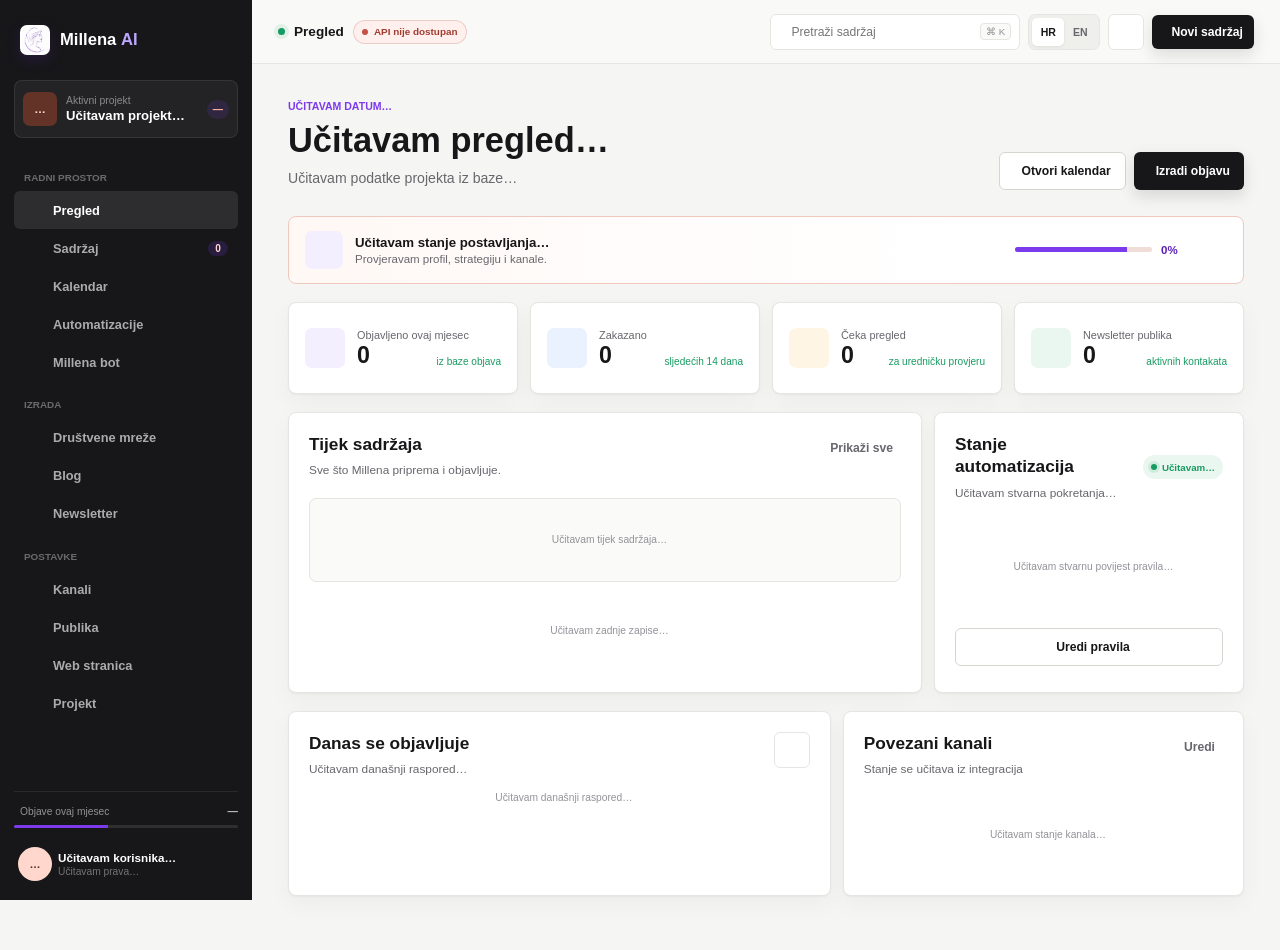
==== commit bef29a11: "Improve account and media workflows" ====
--- a/app.html
+++ b/app.html
@@ -7,7 +7,7 @@
     <meta name="theme-color" content="#171719" />
     <title>Millena AI | Aplikacija</title>
     <link rel="icon" href="assets/millena-mark.png" type="image/png" />
-    <link rel="stylesheet" href="styles.css?v=20260722h" />
+    <link rel="stylesheet" href="styles.css?v=20260722l" />
   </head>
   <body>
     <a class="skip-link" href="#app-main" data-hr="Preskoči na sadržaj" data-en="Skip to content">Preskoči na sadržaj</a>
@@ -44,6 +44,7 @@
             <strong data-hr="Učitavam projekt…" data-en="Loading project…">Učitavam projekt…</strong>
           </span>
           <span class="project-progress">—</span>
+          <i class="project-switcher-chevron" data-lucide="chevron-down" aria-hidden="true" hidden></i>
         </button>
 
         <nav class="sidebar-nav" aria-label="Glavna navigacija" data-aria-hr="Glavna navigacija" data-aria-en="Primary navigation">
@@ -96,11 +97,14 @@
             <strong>—</strong>
           </div>
           <div class="usage-track"><span></span></div>
-          <button class="profile-button" type="button" data-logout title="Odjava">
+          <div class="profile-actions">
+          <button class="profile-button" type="button" data-account-open title="Uredi profil">
             <span class="avatar">…</span>
             <span><strong data-hr="Učitavam korisnika…" data-en="Loading user…">Učitavam korisnika…</strong><small data-hr="Učitavam prava…" data-en="Loading access…">Učitavam prava…</small></span>
-            <i data-lucide="log-out"></i>
-          </button>
+            <i data-lucide="settings-2"></i>
+          </button>
+          <button class="profile-logout" type="button" data-logout title="Odjava" aria-label="Odjava"><i data-lucide="log-out"></i></button>
+          </div>
         </div>
       </aside>
 
@@ -413,7 +417,7 @@
                 <div class="channel-tabs"><button class="active" type="button" data-social-channel="linkedin"><i data-lucide="linkedin"></i><span>LinkedIn</span></button><button type="button" data-social-channel="instagram"><i data-lucide="instagram"></i><span>Instagram</span></button><button type="button" data-social-channel="facebook"><i data-lucide="facebook"></i><span>Facebook</span></button><button type="button" data-social-channel="youtube"><i data-lucide="youtube"></i><span>YouTube</span></button><button type="button" data-social-channel="x"><i data-lucide="at-sign"></i><span>X</span></button><button type="button" data-social-channel="reddit"><i data-lucide="message-square"></i><span>Reddit</span></button><button type="button" data-social-channel="pinterest"><i data-lucide="pin"></i><span>Pinterest</span></button><button type="button" data-social-channel="threads"><i data-lucide="at-sign"></i><span>Threads</span></button><button type="button" data-screen-target="channels" aria-label="Upravljaj kanalima"><i data-lucide="settings-2"></i></button></div>
                 <div class="editor-toolbar"><div><button type="button" title="Markdown podebljanje" data-editor-command="bold"><i data-lucide="bold"></i></button><button type="button" title="Tekstualna lista" data-editor-command="insertUnorderedList"><i data-lucide="list"></i></button><button type="button" title="Dodaj URL poveznicu" data-editor-command="createLink"><i data-lucide="link"></i></button><button type="button" title="Dodaj emoji" data-editor-command="emoji"><i data-lucide="smile"></i></button></div><button class="rewrite-button" type="button"><i data-lucide="wand-sparkles"></i><span data-hr="Preradi" data-en="Rewrite">Preradi</span></button></div>
                 <div class="post-editor" contenteditable="true" data-placeholder-hr="Napišite objavu ili izradite skicu u bazi sadržaja." data-placeholder-en="Write a post or create a draft in the content database."></div>
-                <div class="media-strip"><div class="media-assets" id="social-media-assets" aria-live="polite"></div><input id="social-media-input" type="file" accept="image/*,video/*" multiple hidden /><button id="social-media-add" type="button"><i data-lucide="plus"></i><span data-hr="Dodaj medij" data-en="Add media">Dodaj medij</span></button></div>
+                <div class="media-strip"><div class="media-assets" id="social-media-assets" aria-live="polite"></div><input id="social-media-input" type="file" accept="image/*,video/*" multiple hidden /><button class="social-media-add" id="social-media-add" type="button"><i data-lucide="image-plus"></i><span data-hr="Dodaj fotografiju ili video" data-en="Add photo or video">Dodaj fotografiju ili video</span></button></div>
                 <div class="editor-foot"><span id="social-character-count">0 / 3.000</span><span><i data-lucide="circle-check"></i><span id="social-tone-status" data-hr="Lokalna provjerna lista koristi strategiju" data-en="The local checklist uses the strategy">Lokalna provjerna lista koristi strategiju</span></span></div>
               </section>
               <aside class="publish-panel">
@@ -530,15 +534,32 @@
         <section class="content-ai-assistant"><span class="content-ai-mark"><i data-lucide="sparkles"></i></span><div class="content-ai-copy"><span><strong data-hr="Millena AI urednica" data-en="Millena AI editor">Millena AI urednica</strong><small id="content-ai-modal-provider">Local AI · bez računa</small></span><p id="content-ai-context-copy" data-hr="Koristi spremljenu strategiju, publiku, teme, ton i zabranjene tvrdnje." data-en="Uses the saved strategy, audience, topics, tone and restricted claims.">Koristi spremljenu strategiju, publiku, teme, ton i zabranjene tvrdnje.</p></div><label class="content-ai-brief"><span data-hr="Što želite pripremiti?" data-en="What should be prepared?">Što želite pripremiti?</span><textarea id="content-ai-brief" rows="2" maxlength="1000" data-placeholder-hr="Npr. LinkedIn objava o promjeni vodstva, bez izmišljanja brojki" data-placeholder-en="E.g. LinkedIn post about a leadership change, without invented figures"></textarea></label><div class="content-ai-actions"><button class="primary-button" id="content-ai-generate" type="button"><i data-lucide="wand-sparkles"></i><span data-hr="Generiraj iz strategije" data-en="Generate from strategy">Generiraj iz strategije</span></button><button class="secondary-button" id="content-ai-refine" type="button"><i data-lucide="scan-text"></i><span data-hr="AI doradi moj tekst" data-en="AI refine my copy">AI doradi moj tekst</span></button></div></section>
         <div class="content-editor-grid"><label class="field span-2"><span data-hr="Naslov" data-en="Title">Naslov</span><input id="content-item-title" type="text" maxlength="180" required /></label><label class="field"><span data-hr="Kategorija" data-en="Category">Kategorija</span><select id="content-item-kind"><option value="social">Social</option><option value="blog">Blog</option><option value="newsletter">Newsletter</option><option value="press_release" data-hr="Priopćenje" data-en="Press release">Priopćenje</option><option value="case_study" data-hr="Studija slučaja" data-en="Case study">Studija slučaja</option><option value="event" data-hr="Događaj" data-en="Event">Događaj</option><option value="source" data-hr="Izvorni materijal" data-en="Source material">Izvorni materijal</option></select></label><label class="field"><span>Status</span><select id="content-item-status"><option value="draft" data-hr="Skica" data-en="Draft">Skica</option><option value="in_review" data-hr="Za pregled" data-en="In review">Za pregled</option><option value="approved" data-hr="Odobreno" data-en="Approved">Odobreno</option><option value="scheduled" data-hr="Zakazano" data-en="Scheduled">Zakazano</option><option value="published" data-hr="Objavljeno" data-en="Published">Objavljeno</option><option value="failed" data-hr="Greška" data-en="Failed">Greška</option></select></label><label class="field span-2"><span data-hr="Sažetak za tablicu" data-en="Table summary">Sažetak za tablicu</span><input id="content-item-summary" type="text" maxlength="500" /></label><label class="field"><span data-hr="Kanali, odvojeni zarezom" data-en="Channels, comma-separated">Kanali, odvojeni zarezom</span><input id="content-item-channels" type="text" data-placeholder-hr="linkedin, instagram, blog" data-placeholder-en="linkedin, instagram, blog" /></label><label class="field"><span data-hr="Termin (za status Zakazano)" data-en="Schedule (for Scheduled status)">Termin (za status Zakazano)</span><input id="content-item-scheduled" type="datetime-local" /></label><label class="field span-2"><span data-hr="Tekst sadržaja" data-en="Content copy">Tekst sadržaja</span><textarea id="content-item-body" rows="12" maxlength="100000" data-placeholder-hr="Napišite prvi nacrt ili zatražite AI generiranje iz strategije." data-placeholder-en="Write a first draft or generate one from the strategy."></textarea></label></div>
         <div class="content-ai-result" id="content-ai-result" hidden><i data-lucide="check-circle-2"></i><span></span></div>
-        <div class="modal-actions split"><button class="text-button danger" id="content-delete" type="button"><i data-lucide="trash-2"></i><span data-hr="Obriši zapis" data-en="Delete entry">Obriši zapis</span></button><span><button class="secondary-button" type="button" data-content-close data-hr="Odustani" data-en="Cancel">Odustani</button><button class="primary-button" id="content-save" type="button"><i data-lucide="database"></i><span data-hr="Spremi u bazu" data-en="Save to database">Spremi u bazu</span></button></span></div>
-      </div>
+        <p class="content-review-meta" id="content-review-meta" hidden></p>
+        <label class="field content-review-comment" id="content-review-comment-wrap" hidden><span data-hr="Komentar za doradu" data-en="Revision comment">Komentar za doradu</span><textarea id="content-review-comment" rows="3" maxlength="2000" data-placeholder-hr="Što treba doraditi prije ponovnog slanja na pregled?" data-placeholder-en="What should be revised before sending it for review again?"></textarea></label>
+        <div class="modal-actions split"><span><button class="text-button danger" id="content-delete" type="button"><i data-lucide="trash-2"></i><span data-hr="Obriši zapis" data-en="Delete entry">Obriši zapis</span></button><button class="secondary-button review-return-button" id="content-return-review" type="button" hidden><i data-lucide="rotate-ccw"></i><span data-hr="Vrati u izradu" data-en="Return for revision">Vrati u izradu</span></button><button class="secondary-button review-approve-button" id="content-approve-review" type="button" hidden><i data-lucide="badge-check"></i><span data-hr="Pregledaj i odobri" data-en="Review and approve">Pregledaj i odobri</span></button></span><span><button class="secondary-button" type="button" data-content-close data-hr="Odustani" data-en="Cancel">Odustani</button><button class="primary-button" id="content-save" type="button"><i data-lucide="database"></i><span data-hr="Spremi u bazu" data-en="Save to database">Spremi u bazu</span></button></span></div>
+      </div>
+    </div>
+
+    <div class="modal-backdrop" id="account-modal" aria-hidden="true">
+      <div class="modal account-modal" role="dialog" aria-modal="true" aria-labelledby="account-modal-title">
+        <div class="modal-head"><div><small data-hr="Moj račun" data-en="My account">Moj račun</small><h2 id="account-modal-title" data-hr="Profil i sigurnost" data-en="Profile and security">Profil i sigurnost</h2></div><button class="icon-button" type="button" data-account-close aria-label="Zatvori"><i data-lucide="x"></i></button></div>
+        <section class="account-summary"><span class="avatar" id="account-modal-avatar">—</span><div><strong id="account-modal-name">—</strong><small id="account-modal-email">—</small></div><span class="account-security"><i data-lucide="shield-check"></i><span data-hr="Zaštićen račun" data-en="Protected account">Zaštićen račun</span></span></section>
+        <label class="field"><span data-hr="Ime i prezime" data-en="Full name">Ime i prezime</span><input id="account-display-name" type="text" maxlength="120" autocomplete="name" required /></label>
+        <fieldset class="account-password-fields"><legend data-hr="Promjena lozinke" data-en="Change password">Promjena lozinke</legend><p data-hr="Ostavite prazno ako lozinku ne želite mijenjati." data-en="Leave empty if you do not want to change your password.">Ostavite prazno ako lozinku ne želite mijenjati.</p><label class="field"><span data-hr="Trenutačna lozinka" data-en="Current password">Trenutačna lozinka</span><input id="account-current-password" type="password" autocomplete="current-password" /></label><label class="field"><span data-hr="Nova lozinka" data-en="New password">Nova lozinka</span><input id="account-new-password" type="password" minlength="8" maxlength="128" autocomplete="new-password" /></label></fieldset>
+        <div class="modal-actions split"><button class="text-button account-logout-action" type="button" data-logout><i data-lucide="log-out"></i><span data-hr="Odjavi se" data-en="Sign out">Odjavi se</span></button><span><button class="secondary-button" type="button" data-account-close data-hr="Odustani" data-en="Cancel">Odustani</button><button class="primary-button" id="account-save" type="button"><i data-lucide="save"></i><span data-hr="Spremi promjene" data-en="Save changes">Spremi promjene</span></button></span></div>
+      </div>
+    </div>
+
+    <div class="modal-backdrop" id="media-preview-modal" aria-hidden="true">
+      <div class="modal media-preview-modal" role="dialog" aria-modal="true" aria-labelledby="media-preview-title"><div class="modal-head"><div><small data-hr="Medij objave" data-en="Post media">Medij objave</small><h2 id="media-preview-title">—</h2></div><button class="icon-button" type="button" data-media-preview-close aria-label="Zatvori"><i data-lucide="x"></i></button></div><div class="media-preview-stage" id="media-preview-stage"></div><div class="modal-actions"><button class="secondary-button" type="button" data-media-preview-close data-hr="Zatvori pregled" data-en="Close preview">Zatvori pregled</button></div></div>
     </div>
 
     <div class="modal-backdrop" id="calendar-modal" aria-hidden="true">
       <div class="modal calendar-modal" role="dialog" aria-modal="true" aria-labelledby="calendar-modal-title">
         <div class="modal-head"><div><small data-active-project-plan>Projekt · paket</small><h2 id="calendar-modal-title" data-hr="Detalji kalendara" data-en="Calendar details">Detalji kalendara</h2></div><button class="icon-button" type="button" data-calendar-close aria-label="Zatvori"><i data-lucide="x"></i></button></div>
         <input type="hidden" id="calendar-item-id" />
-        <div class="form-grid"><label class="field span-2"><span data-hr="Naslov" data-en="Title">Naslov</span><input id="calendar-item-title" type="text" maxlength="180" required /></label><label class="field span-2"><span data-hr="Sažetak i kontekst" data-en="Summary and context">Sažetak i kontekst</span><textarea id="calendar-item-summary" rows="4" maxlength="5000"></textarea></label><label class="field"><span data-hr="Kanal" data-en="Channel">Kanal</span><select id="calendar-item-channel"><option value="linkedin">LinkedIn</option><option value="instagram">Instagram</option><option value="facebook">Facebook</option><option value="blog">Blog</option><option value="newsletter">Newsletter</option><option value="youtube">YouTube</option><option value="x">X</option><option value="threads">Threads</option></select></label><label class="field"><span>Status</span><select id="calendar-item-status"><option value="suggestion" data-hr="Prijedlog" data-en="Suggestion">Prijedlog</option><option value="draft" data-hr="Skica" data-en="Draft">Skica</option><option value="in_review" data-hr="Za pregled" data-en="In review">Za pregled</option><option value="scheduled" data-hr="Zakazano" data-en="Scheduled">Zakazano</option><option value="published" data-hr="Objavljeno" data-en="Published">Objavljeno</option><option value="failed" data-hr="Greška" data-en="Failed">Greška</option></select></label><label class="field span-2"><span data-hr="Datum i vrijeme" data-en="Date and time">Datum i vrijeme</span><input id="calendar-item-scheduled" type="datetime-local" required /></label></div>
+        <section class="calendar-detail-preview" aria-live="polite"><span class="calendar-detail-icon"><i id="calendar-detail-icon" data-lucide="calendar-days"></i></span><div><small data-hr="Stavka u rasporedu" data-en="Schedule item">Stavka u rasporedu</small><strong id="calendar-detail-preview-title" data-hr="Nova stavka" data-en="New item">Nova stavka</strong><span id="calendar-detail-preview-meta">LinkedIn · Skica</span></div></section>
+        <div class="calendar-detail-grid"><label class="field calendar-detail-title"><span data-hr="Naslov" data-en="Title">Naslov</span><input id="calendar-item-title" type="text" maxlength="180" required /></label><label class="field calendar-detail-summary"><span data-hr="Sažetak i kontekst" data-en="Summary and context">Sažetak i kontekst</span><textarea id="calendar-item-summary" rows="4" maxlength="5000"></textarea></label><div class="calendar-detail-settings"><label class="field"><span data-hr="Kanal" data-en="Channel">Kanal</span><select id="calendar-item-channel"><option value="linkedin">LinkedIn</option><option value="instagram">Instagram</option><option value="facebook">Facebook</option><option value="blog">Blog</option><option value="newsletter">Newsletter</option><option value="youtube">YouTube</option><option value="x">X</option><option value="threads">Threads</option></select></label><label class="field"><span>Status</span><select id="calendar-item-status"><option value="suggestion" data-hr="Prijedlog" data-en="Suggestion">Prijedlog</option><option value="draft" data-hr="Skica" data-en="Draft">Skica</option><option value="in_review" data-hr="Za pregled" data-en="In review">Za pregled</option><option value="scheduled" data-hr="Zakazano" data-en="Scheduled">Zakazano</option><option value="published" data-hr="Objavljeno" data-en="Published">Objavljeno</option><option value="failed" data-hr="Greška" data-en="Failed">Greška</option></select></label><label class="field calendar-detail-date"><span data-hr="Datum i vrijeme" data-en="Date and time">Datum i vrijeme</span><input id="calendar-item-scheduled" type="datetime-local" required /></label></div></div>
         <div class="modal-actions split"><button class="text-button danger" id="calendar-delete" type="button"><i data-lucide="trash-2"></i><span data-hr="Obriši" data-en="Delete">Obriši</span></button><span><button class="secondary-button" type="button" data-calendar-close data-hr="Odustani" data-en="Cancel">Odustani</button><button class="primary-button" id="calendar-save" type="button"><i data-lucide="save"></i><span data-hr="Spremi u bazu" data-en="Save to database">Spremi u bazu</span></button></span></div>
       </div>
     </div>
@@ -596,9 +617,12 @@
       <div class="modal modal-wide" role="dialog" aria-modal="true" aria-labelledby="project-modal-title">
         <div class="modal-head"><div><small data-hr="Workspace" data-en="Workspace">Workspace</small><h2 id="project-modal-title" data-hr="Projekti" data-en="Projects">Projekti</h2></div><button class="icon-button" type="button" data-project-close aria-label="Zatvori"><i data-lucide="x"></i></button></div>
         <div class="project-choice-list" id="project-list" aria-live="polite"><div class="content-loading"><i data-lucide="loader-circle"></i><span data-hr="Učitavam projekte…" data-en="Loading projects…">Učitavam projekte…</span></div></div>
-        <div class="modal-divider"><span data-hr="novi projekt" data-en="new project">novi projekt</span></div>
-        <div class="form-grid"><label class="field"><span data-hr="Naziv projekta" data-en="Project name">Naziv projekta</span><input id="project-new-name" type="text" maxlength="120" /></label><label class="field"><span>Slug</span><input id="project-new-slug" type="text" maxlength="80" placeholder="novi-projekt" /></label><label class="field"><span data-hr="Glavni jezik" data-en="Primary language">Glavni jezik</span><select id="project-new-locale"><option value="hr">Hrvatski</option><option value="en">English</option></select></label></div>
-        <div class="modal-actions"><button class="primary-button" id="project-create" type="button"><i data-lucide="folder-plus"></i><span data-hr="Kreiraj projekt" data-en="Create project">Kreiraj projekt</span></button></div>
+        <div class="modal-actions"><button class="secondary-button" id="project-new-toggle" type="button" aria-expanded="false"><i data-lucide="folder-plus"></i><span data-hr="Dodaj novi projekt" data-en="Add new project">Dodaj novi projekt</span></button></div>
+        <div id="project-new-form" hidden>
+          <div class="modal-divider"><span data-hr="novi projekt" data-en="new project">novi projekt</span></div>
+          <div class="form-grid"><label class="field"><span data-hr="Naziv projekta" data-en="Project name">Naziv projekta</span><input id="project-new-name" type="text" maxlength="120" /></label><label class="field"><span>Slug</span><input id="project-new-slug" type="text" maxlength="80" placeholder="novi-projekt" /></label><label class="field"><span data-hr="Glavni jezik" data-en="Primary language">Glavni jezik</span><select id="project-new-locale"><option value="hr">Hrvatski</option><option value="en">English</option></select></label></div>
+          <div class="modal-actions"><button class="primary-button" id="project-create" type="button"><i data-lucide="folder-plus"></i><span data-hr="Kreiraj projekt" data-en="Create project">Kreiraj projekt</span></button></div>
+        </div>
       </div>
     </div>
 
@@ -613,7 +637,7 @@
     <div class="toast" id="toast" role="status" aria-live="polite"><span><i data-lucide="check"></i></span><div><strong data-hr="Spremljeno" data-en="Saved">Spremljeno</strong><small id="toast-message" data-hr="Promjena je uspješno spremljena." data-en="Your change was saved successfully.">Promjena je uspješno spremljena.</small></div></div>
 
     <script src="assets/lucide.min.js"></script>
-    <script src="script.js?v=20260722h"></script>
-    <script src="app-api.js?v=20260722h"></script>
+    <script src="script.js?v=20260722j"></script>
+    <script src="app-api.js?v=20260722l"></script>
   </body>
 </html>
--- a/styles.css
+++ b/styles.css
@@ -208,6 +208,16 @@
   background: rgba(255, 255, 255, 0.09);
 }
 
+.project-switcher-chevron {
+  width: 14px;
+  height: 14px;
+  color: rgba(255, 255, 255, 0.68);
+}
+
+.project-switcher-chevron[hidden] {
+  display: none;
+}
+
 .project-avatar {
   width: 34px;
   height: 34px;
@@ -353,6 +363,7 @@
   background: var(--coral);
 }
 
+.profile-actions { display: grid; grid-template-columns: minmax(0, 1fr) 32px; align-items: stretch; gap: 4px; }
 .profile-button {
   width: 100%;
   min-height: 44px;
@@ -393,6 +404,21 @@
   width: 15px;
   color: rgba(255, 255, 255, 0.34);
 }
+.profile-logout { width: 32px; border: 0; border-radius: 7px; color: rgba(255,255,255,.52); background: transparent; cursor: pointer; }
+.profile-logout:hover { color: #fff; background: rgba(255,255,255,.09); }
+.profile-logout svg { width: 15px; }
+.account-modal { max-width: 540px; }
+.account-summary { margin-bottom: 18px; padding: 14px; display: flex; align-items: center; gap: 10px; border: 1px solid #d8e6df; border-radius: 8px; background: linear-gradient(135deg, #f4fbf7, #fff); }
+.account-summary .avatar { width: 42px; height: 42px; font-size: .8rem; }
+.account-summary > div { min-width: 0; display: grid; gap: 3px; }
+.account-summary strong { font-size: .78rem; }
+.account-summary small { overflow: hidden; color: var(--muted); font-size: .62rem; text-overflow: ellipsis; white-space: nowrap; }
+.account-security { margin-left: auto; display: inline-flex; align-items: center; gap: 5px; color: #276b4b; font-size: .58rem; font-weight: 750; }
+.account-security svg { width: 14px; }
+.account-password-fields { margin: 16px 0 0; padding: 14px; display: grid; gap: 10px; border: 1px solid var(--line); border-radius: 8px; }
+.account-password-fields legend { padding: 0 4px; font-size: .68rem; font-weight: 750; }
+.account-password-fields p { margin: -3px 0 2px; color: var(--muted); font-size: .6rem; }
+.account-logout-action { color: #a74848; }
 
 .avatar {
   width: 34px;
@@ -906,17 +932,29 @@
   background: var(--surface-2);
 }
 
-.pipeline-columns > div {
+.pipeline-stage {
   min-height: 68px;
   padding: 12px;
   display: flex;
   flex-direction: column;
   justify-content: space-between;
   border-right: 1px solid var(--line);
-}
-
-.pipeline-columns > div:last-child {
+  color: inherit;
+  background: transparent;
+  text-align: left;
+}
+
+.pipeline-stage:last-child {
   border-right: 0;
+}
+
+.pipeline-stage:hover,
+.pipeline-stage:focus-visible {
+  position: relative;
+  z-index: 1;
+  outline: 0;
+  background: #fff;
+  box-shadow: inset 0 -2px var(--coral);
 }
 
 .pipeline-label,
@@ -951,8 +989,8 @@
 
 .content-row {
   width: 100%;
-  min-height: 64px;
-  padding: 8px 4px;
+  min-height: 82px;
+  padding: 10px 7px;
   display: grid;
   grid-template-columns: 46px minmax(180px, 1fr) 76px 82px 18px;
   align-items: center;
@@ -968,7 +1006,8 @@
 }
 
 .content-row:hover {
-  background: var(--surface-2);
+  background: #fbfaff;
+  box-shadow: inset 3px 0 var(--coral);
 }
 
 .thumb {
@@ -1014,8 +1053,25 @@
 
 .content-main small {
   color: var(--subtle);
-  font-size: 0.64rem;
-}
+  font-size: .64rem;
+}
+
+.dashboard-content-main { gap: 5px; }
+.dashboard-content-main strong { font-size: .76rem; }
+.dashboard-content-excerpt { display: -webkit-box; overflow: hidden; max-width: 620px; color: var(--muted) !important; line-height: 1.4; -webkit-box-orient: vertical; -webkit-line-clamp: 1; }
+.dashboard-content-meta { display: flex; flex-wrap: wrap; align-items: center; gap: 5px; min-width: 0; }
+.dashboard-kind-pill,
+.dashboard-channel-tag { min-height: 20px; padding: 0 7px; display: inline-flex; align-items: center; gap: 4px; border-radius: 999px; font-size: .56rem; font-weight: 750; white-space: nowrap; }
+.dashboard-kind-pill { width: 22px; padding: 0; justify-content: center; color: var(--blue); background: var(--blue-soft); cursor: help; }
+.dashboard-kind-pill svg { width: 11px; height: 11px; }
+.dashboard-kind-pill.blog { color: var(--coral-dark); background: var(--coral-soft); }
+.dashboard-kind-pill.newsletter { color: var(--purple); background: var(--purple-soft); }
+.dashboard-kind-pill.press_release { color: #96530a; background: var(--amber-soft); }
+.dashboard-kind-pill.case_study { color: var(--green); background: var(--green-soft); }
+.dashboard-kind-pill.event { color: #ad3e65; background: #fff0f5; }
+.dashboard-kind-pill.source { color: var(--muted); background: #eeeeec; }
+.dashboard-channel-tag { color: var(--muted); background: var(--surface-2); border: 1px solid var(--line); font-weight: 650; }
+.dashboard-review-note { overflow: hidden; max-width: 190px; color: #8a641f !important; font-size: .55rem !important; text-overflow: ellipsis; white-space: nowrap; }
 
 .channel-icons {
   display: flex;
@@ -1281,7 +1337,7 @@
   gap: 7px;
 }
 
-.channel-grid > div {
+.channel-card {
   min-width: 0;
   min-height: 50px;
   padding: 8px;
@@ -1292,9 +1348,25 @@
   border: 1px solid var(--line);
   border-radius: 6px;
   background: var(--surface-2);
-}
-
-.channel-grid > div > span:nth-child(2) {
+  text-align: left;
+}
+
+.channel-card:hover {
+  border-color: var(--line-strong);
+  background: #fff;
+}
+
+.channel-card.connected {
+  border-color: rgba(24, 155, 98, 0.24);
+}
+
+.channel-card-icon {
+  width: 30px;
+  height: 30px;
+  border-radius: 7px;
+}
+
+.channel-card-copy {
   min-width: 0;
   display: grid;
   gap: 2px;
@@ -1323,6 +1395,8 @@
   border-radius: 50%;
   background: var(--green);
 }
+
+.health-warn { background: var(--amber); }
 
 .health-warn { background: var(--amber); }
 
@@ -2905,6 +2979,17 @@
 .text-button.danger { color: #b63c2d; }
 .calendar-modal { width: min(620px,100%); }
 .calendar-modal textarea { min-height: 96px; resize: vertical; }
+.calendar-detail-preview { margin: -2px 0 18px; padding: 13px; display: grid; grid-template-columns: 40px minmax(0, 1fr); align-items: center; gap: 11px; border: 1px solid #d9cdfb; border-radius: 8px; background: linear-gradient(135deg, #fbf9ff, #f6f2ff); }
+.calendar-detail-icon { width: 40px; height: 40px; display: grid; place-items: center; border-radius: 8px; color: var(--purple); background: var(--purple-soft); }
+.calendar-detail-icon svg { width: 19px; }
+.calendar-detail-preview > div { min-width: 0; display: grid; gap: 2px; }
+.calendar-detail-preview small { color: var(--purple); font-size: .56rem; font-weight: 800; text-transform: uppercase; }
+.calendar-detail-preview strong { overflow: hidden; font-size: .75rem; text-overflow: ellipsis; white-space: nowrap; }
+.calendar-detail-preview > div > span { color: var(--subtle); font-size: .61rem; }
+.calendar-detail-grid { display: grid; gap: 14px; }
+.calendar-detail-grid .field { margin: 0; }
+.calendar-detail-settings { padding: 13px; display: grid; grid-template-columns: repeat(2, minmax(0, 1fr)); gap: 12px; border: 1px solid var(--line); border-radius: 8px; background: var(--surface-2); }
+.calendar-detail-settings .calendar-detail-date { grid-column: 1 / -1; }
 .content-modal { width: min(920px, 100%); max-height: calc(100vh - 36px); overflow-y: auto; }
 .content-ai-assistant { margin-bottom: 18px; padding: 14px; display: grid; grid-template-columns: 38px minmax(190px, .8fr) minmax(250px, 1.35fr) auto; align-items: end; gap: 11px; border: 1px solid #d9cdfb; border-radius: 8px; background: linear-gradient(135deg, #fbf9ff, #f5f1ff); }
 .content-ai-mark { width: 38px; height: 38px; display: inline-flex; align-items: center; justify-content: center; align-self: center; border-radius: 8px; color: #fff; background: var(--coral); box-shadow: 0 6px 16px rgba(124,58,237,.2); }
@@ -2924,6 +3009,12 @@
 .content-editor-grid textarea { resize: vertical; line-height: 1.55; }
 .content-ai-result { margin-top: 12px; padding: 9px 11px; display: flex; align-items: center; gap: 7px; border-radius: 6px; color: var(--green); background: var(--green-soft); font-size: .62rem; }
 .content-ai-result svg { width: 15px; }
+.content-review-meta { margin: 12px 0 0; padding: 9px 11px; display: flex; align-items: center; gap: 7px; border: 1px solid #cbe8db; border-radius: 6px; color: #276b4b; background: #f2fbf6; font-size: .62rem; }
+.review-approve-button { color: #276b4b; border-color: #b9e2cf; background: #f2fbf6; }
+.review-approve-button:hover { background: #e4f7ed; }
+.review-return-button { color: #915d19; border-color: #f0d1a7; background: #fff8ee; }
+.review-return-button:hover { background: #fff0dc; }
+.content-review-comment { margin-top: 12px; }
 .action-modal-content { padding: 18px; display: grid; grid-template-columns: 42px minmax(0, 1fr); gap: 12px; border: 1px solid var(--line); border-radius: 7px; background: var(--surface-2); }
 .action-modal-content > span { width: 42px; height: 42px; display: inline-flex; align-items: center; justify-content: center; border-radius: 50%; color: var(--green); background: var(--green-soft); }
 .action-modal-content > span svg { width: 20px; }
@@ -2993,14 +3084,17 @@
 .modal-divider::after { content: ""; height: 1px; flex: 1; background: var(--line); }
 
 .project-choice-list { display: grid; gap: 8px; max-height: 280px; overflow: auto; }
-.project-choice-list > button { width: 100%; padding: 12px 14px; display: grid; grid-template-columns: 36px minmax(0, 1fr) auto; align-items: center; gap: 10px; text-align: left; border: 1px solid var(--line); border-radius: 8px; background: var(--surface); }
-.project-choice-list > button:hover,
-.project-choice-list > button.active { border-color: var(--coral); background: var(--coral-soft); }
-.project-choice-list > button > span:first-child { width: 36px; height: 36px; display: grid; place-items: center; border-radius: 8px; color: var(--coral-dark); background: #fff; font-size: .65rem; font-weight: 850; }
-.project-choice-list > button > span:nth-child(2) { display: grid; gap: 2px; min-width: 0; }
+.project-choice-row { display: grid; grid-template-columns: minmax(0, 1fr) auto; gap: 8px; align-items: stretch; }
+.project-choice { width: 100%; padding: 12px 14px; display: grid; grid-template-columns: 36px minmax(0, 1fr) auto; align-items: center; gap: 10px; text-align: left; border: 1px solid var(--line); border-radius: 8px; background: var(--surface); }
+.project-choice:hover,
+.project-choice.active { border-color: var(--coral); background: var(--coral-soft); }
+.project-choice > span:first-child { width: 36px; height: 36px; display: grid; place-items: center; border-radius: 8px; color: var(--coral-dark); background: #fff; font-size: .65rem; font-weight: 850; }
+.project-choice > span:nth-child(2) { display: grid; gap: 2px; min-width: 0; }
 .project-choice-list strong { font-size: .72rem; }
 .project-choice-list small { overflow: hidden; color: var(--subtle); font-size: .6rem; text-overflow: ellipsis; white-space: nowrap; }
 .project-choice-list svg { width: 16px; }
+.project-delete { width: 40px; border: 1px solid #f0c3bd; border-radius: 8px; color: var(--danger, #b3261e); background: #fff7f5; }
+.project-delete:hover { background: #ffebe7; }
 .modal-wide .security-note { margin-top: 16px; }
 .modal-wide textarea { resize: vertical; }
 
@@ -3491,6 +3585,20 @@
   background: rgb(23 26 31 / 78%);
 }
 
+.social-media-add { min-height: 36px; padding: 0 12px; display: inline-flex; align-items: center; gap: 7px; border: 1px dashed #b9c8c1; border-radius: 7px; color: var(--green); background: #f6fcf8; font-size: .62rem; font-weight: 750; }
+.social-media-add:hover { border-style: solid; border-color: var(--green); background: #edf9f1; }
+.social-media-add svg { width: 16px; height: 16px; }
+.asset-preview { cursor: zoom-in; }
+.asset-preview::after { content: ""; position: absolute; inset: 0; pointer-events: none; background: linear-gradient(180deg, transparent 45%, rgb(20 24 28 / .48)); opacity: 0; transition: opacity .15s ease; }
+.asset-preview:hover::after { opacity: 1; }
+.asset-preview .asset-preview-open { position: absolute; z-index: 1; right: 5px; bottom: 4px; display: inline-flex; align-items: center; gap: 3px; color: #fff; font-size: .52rem; font-weight: 750; opacity: 0; pointer-events: none; }
+.asset-preview:hover .asset-preview-open { opacity: 1; }
+.asset-preview .asset-preview-open svg { width: 12px; height: 12px; }
+.media-preview-modal { width: min(760px, calc(100vw - 32px)); }
+.media-preview-stage { min-height: 240px; display: grid; place-items: center; overflow: hidden; border-radius: 8px; background: #101517; }
+.media-preview-stage img,
+.media-preview-stage video { display: block; max-width: 100%; max-height: min(66vh, 620px); object-fit: contain; }
+
 .publish-checks .check-missing {
   color: #a15c20;
   background: #fff6e9;
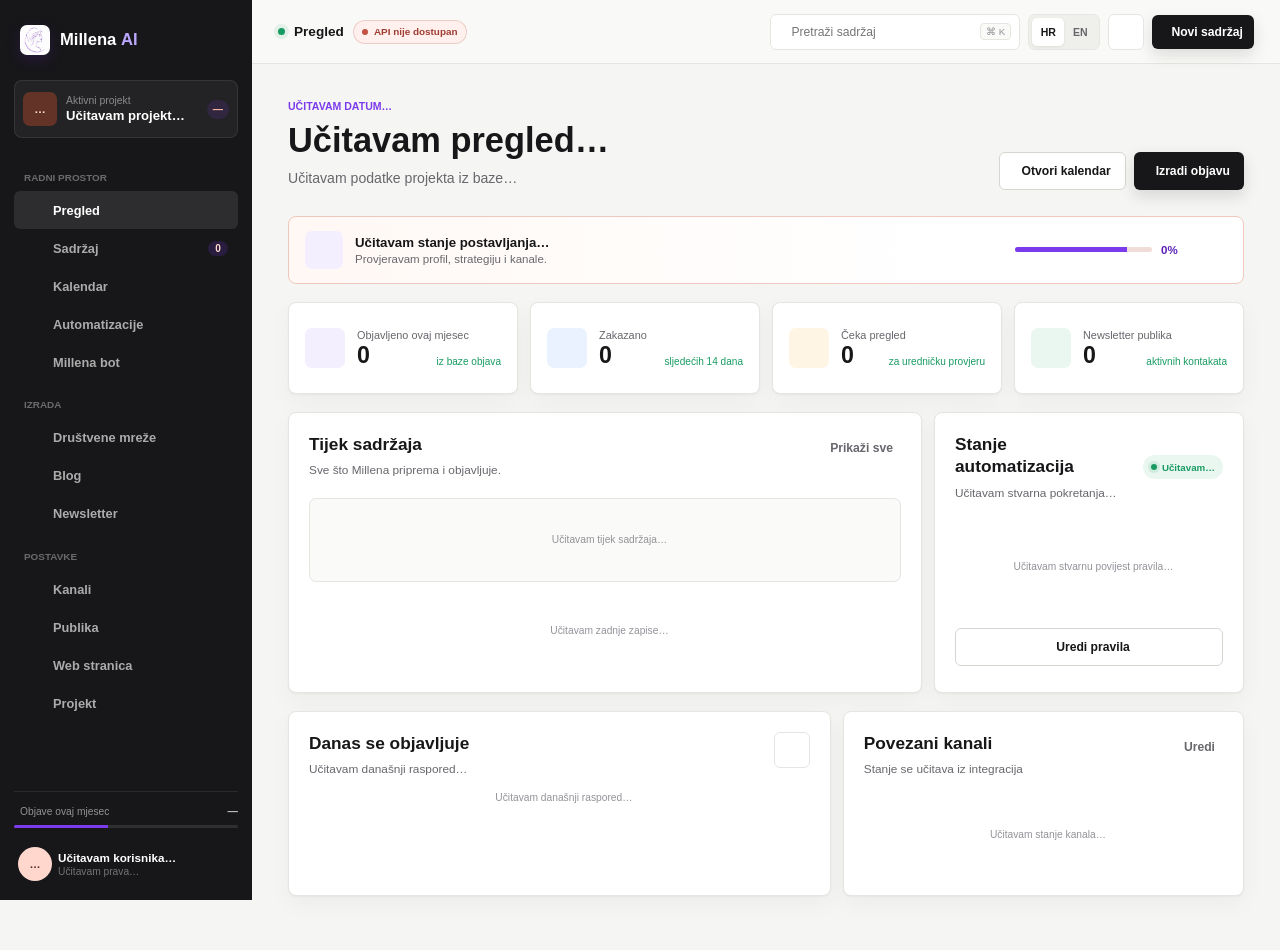
==== commit c4b9d571: "Make overview stat cards interactive" ====
--- a/app.html
+++ b/app.html
@@ -7,7 +7,7 @@
     <meta name="theme-color" content="#171719" />
     <title>Millena AI | Aplikacija</title>
     <link rel="icon" href="assets/millena-mark.png" type="image/png" />
-    <link rel="stylesheet" href="styles.css?v=20260722l" />
+    <link rel="stylesheet" href="styles.css?v=20260722n" />
   </head>
   <body>
     <a class="skip-link" href="#app-main" data-hr="Preskoči na sadržaj" data-en="Skip to content">Preskoči na sadržaj</a>
@@ -161,22 +161,22 @@
             </button>
 
             <div class="stats-grid">
-              <article class="stat-card">
+              <button class="stat-card dashboard-stat-card" type="button" data-dashboard-stat="published" aria-label="Prikaži objavljeni sadržaj">
                 <span class="stat-icon coral"><i data-lucide="send"></i></span>
                 <div><small data-hr="Objavljeno ovaj mjesec" data-en="Published this month">Objavljeno ovaj mjesec</small><strong id="dashboard-published">0</strong><em id="dashboard-published-detail" data-hr="iz baze objava" data-en="from publication records">iz baze objava</em></div>
-              </article>
-              <article class="stat-card">
+              </button>
+              <button class="stat-card dashboard-stat-card" type="button" data-dashboard-stat="scheduled" aria-label="Prikaži zakazani sadržaj">
                 <span class="stat-icon blue"><i data-lucide="clock-3"></i></span>
                 <div><small data-hr="Zakazano" data-en="Scheduled">Zakazano</small><strong id="dashboard-scheduled">0</strong><em data-hr="sljedećih 14 dana" data-en="next 14 days">sljedećih 14 dana</em></div>
-              </article>
-              <article class="stat-card">
+              </button>
+              <button class="stat-card dashboard-stat-card" type="button" data-dashboard-stat="review" aria-label="Prikaži sadržaj koji čeka pregled">
                 <span class="stat-icon amber"><i data-lucide="circle-alert"></i></span>
                 <div><small data-hr="Čeka pregled" data-en="Waiting review">Čeka pregled</small><strong id="dashboard-review">0</strong><em data-hr="za uredničku provjeru" data-en="for editorial review">za uredničku provjeru</em></div>
-              </article>
-              <article class="stat-card">
+              </button>
+              <button class="stat-card dashboard-stat-card" type="button" data-dashboard-stat="audience" aria-label="Otvori newsletter publiku">
                 <span class="stat-icon green"><i data-lucide="users"></i></span>
                 <div><small data-hr="Newsletter publika" data-en="Newsletter audience">Newsletter publika</small><strong id="dashboard-audience">0</strong><em id="dashboard-audience-detail" data-hr="aktivnih kontakata" data-en="active contacts">aktivnih kontakata</em></div>
-              </article>
+              </button>
             </div>
 
             <div class="dashboard-grid">
@@ -554,6 +554,10 @@
       <div class="modal media-preview-modal" role="dialog" aria-modal="true" aria-labelledby="media-preview-title"><div class="modal-head"><div><small data-hr="Medij objave" data-en="Post media">Medij objave</small><h2 id="media-preview-title">—</h2></div><button class="icon-button" type="button" data-media-preview-close aria-label="Zatvori"><i data-lucide="x"></i></button></div><div class="media-preview-stage" id="media-preview-stage"></div><div class="modal-actions"><button class="secondary-button" type="button" data-media-preview-close data-hr="Zatvori pregled" data-en="Close preview">Zatvori pregled</button></div></div>
     </div>
 
+    <div class="modal-backdrop" id="notifications-modal" aria-hidden="true">
+      <div class="modal notifications-modal" role="dialog" aria-modal="true" aria-labelledby="notifications-modal-title"><div class="modal-head"><div><small data-hr="Aktivnost projekta" data-en="Project activity">Aktivnost projekta</small><h2 id="notifications-modal-title" data-hr="Obavijesti" data-en="Notifications">Obavijesti</h2></div><button class="icon-button" type="button" data-notifications-close aria-label="Zatvori"><i data-lucide="x"></i></button></div><div class="notifications-summary"><span><i data-lucide="bell-ring"></i></span><div><strong id="notifications-summary-title">—</strong><small id="notifications-summary-copy">—</small></div></div><div class="notifications-list" id="notifications-list" aria-live="polite"></div><div class="modal-actions split"><button class="text-button" id="notifications-view-more" type="button" hidden><span data-hr="Prikaži sve" data-en="View all">Prikaži sve</span><i data-lucide="chevrons-down"></i></button><button class="secondary-button" type="button" data-notifications-close data-hr="Zatvori" data-en="Close">Zatvori</button></div></div>
+    </div>
+
     <div class="modal-backdrop" id="calendar-modal" aria-hidden="true">
       <div class="modal calendar-modal" role="dialog" aria-modal="true" aria-labelledby="calendar-modal-title">
         <div class="modal-head"><div><small data-active-project-plan>Projekt · paket</small><h2 id="calendar-modal-title" data-hr="Detalji kalendara" data-en="Calendar details">Detalji kalendara</h2></div><button class="icon-button" type="button" data-calendar-close aria-label="Zatvori"><i data-lucide="x"></i></button></div>
@@ -638,6 +642,6 @@
 
     <script src="assets/lucide.min.js"></script>
     <script src="script.js?v=20260722j"></script>
-    <script src="app-api.js?v=20260722l"></script>
+    <script src="app-api.js?v=20260722p"></script>
   </body>
 </html>
--- a/styles.css
+++ b/styles.css
@@ -857,6 +857,12 @@
   background: #fff;
   box-shadow: var(--shadow);
 }
+.dashboard-stat-card { position: relative; width: 100%; color: var(--ink); text-align: left; cursor: pointer; transition: border-color .15s ease, box-shadow .15s ease, transform .15s ease; }
+.dashboard-stat-card:hover,
+.dashboard-stat-card:focus-visible { border-color: var(--line-strong); outline: 0; box-shadow: var(--shadow), inset 3px 0 var(--coral); transform: translateY(-1px); }
+.dashboard-stat-card::after { content: "›"; position: absolute; right: 11px; bottom: 8px; color: var(--subtle); font-size: 1rem; opacity: 0; transform: translateX(-3px); transition: opacity .15s ease, transform .15s ease; }
+.dashboard-stat-card:hover::after,
+.dashboard-stat-card:focus-visible::after { opacity: 1; transform: translateX(0); }
 
 .stat-icon {
   width: 40px;
@@ -956,6 +962,9 @@
   background: #fff;
   box-shadow: inset 0 -2px var(--coral);
 }
+.pipeline-stage::after { content: "›"; position: absolute; right: 11px; bottom: 9px; color: var(--subtle); font-size: 1rem; opacity: 0; transform: translateX(-3px); transition: opacity .15s ease, transform .15s ease; }
+.pipeline-stage:hover::after,
+.pipeline-stage:focus-visible::after { opacity: 1; transform: translateX(0); }
 
 .pipeline-label,
 .calendar-legend span {
@@ -969,6 +978,7 @@
 .pipeline-columns strong {
   font-size: 1.05rem;
 }
+.pipeline-open-hint { margin-top: 2px; color: var(--subtle); font-size: .54rem; font-weight: 650; }
 
 .dot {
   width: 7px;
@@ -1223,6 +1233,16 @@
 .timeline-list {
   margin-top: 14px;
 }
+
+.timeline-item { width: 100%; min-height: 64px; margin: 0 0 7px; padding: 9px 10px; display: grid; grid-template-columns: 48px minmax(0, 1fr); align-items: center; gap: 10px; border: 1px solid var(--line); border-radius: 8px; color: var(--ink); background: var(--surface-2); text-align: left; transition: background .15s ease, box-shadow .15s ease; }
+.timeline-item:hover { background: #fbfaff; box-shadow: inset 3px 0 var(--coral); }
+.timeline-item > strong { align-self: stretch; padding-right: 9px; display: grid; place-items: center start; border-right: 1px solid var(--line); color: var(--coral-dark); font-size: .65rem; font-variant-numeric: tabular-nums; }
+.timeline-copy { min-width: 0; display: grid; gap: 6px; }
+.timeline-copy > strong { overflow: hidden; font-size: .72rem; text-overflow: ellipsis; white-space: nowrap; }
+.timeline-meta { display: flex; align-items: center; gap: 6px; }
+.timeline-channel-icon { width: 21px; height: 21px; display: inline-flex; align-items: center; justify-content: center; border-radius: 50%; color: var(--blue); background: var(--blue-soft); cursor: help; }
+.timeline-channel-icon svg { width: 11px; height: 11px; }
+.timeline-meta .status-pill { min-height: 20px; font-size: .55rem; }
 
 .timeline-list > div {
   display: grid;
@@ -3598,6 +3618,24 @@
 .media-preview-stage { min-height: 240px; display: grid; place-items: center; overflow: hidden; border-radius: 8px; background: #101517; }
 .media-preview-stage img,
 .media-preview-stage video { display: block; max-width: 100%; max-height: min(66vh, 620px); object-fit: contain; }
+.notifications-modal { width: min(650px, calc(100vw - 32px)); }
+.notifications-summary { margin-bottom: 14px; padding: 12px; display: flex; align-items: center; gap: 10px; border: 1px solid #d8e6df; border-radius: 8px; background: linear-gradient(135deg, #f4fbf7, #fff); }
+.notifications-summary > span { width: 34px; height: 34px; display: grid; place-items: center; border-radius: 50%; color: var(--green); background: var(--green-soft); }
+.notifications-summary svg { width: 16px; }
+.notifications-summary > div { display: grid; gap: 3px; }
+.notifications-summary strong { font-size: .72rem; }
+.notifications-summary small { color: var(--muted); font-size: .6rem; }
+.notifications-list { max-height: min(52vh, 470px); overflow: auto; display: grid; gap: 7px; padding-right: 2px; }
+.notification-entry { width: 100%; padding: 10px; display: grid; grid-template-columns: 30px minmax(0, 1fr); gap: 9px; border: 1px solid var(--line); border-radius: 7px; color: var(--ink); background: #fff; text-align: left; }
+.notification-entry:hover { background: var(--surface-2); border-color: var(--line-strong); }
+.notification-entry > span { width: 30px; height: 30px; display: grid; place-items: center; border-radius: 50%; color: var(--blue); background: var(--blue-soft); }
+.notification-entry.review > span { color: #96530a; background: var(--amber-soft); }
+.notification-entry.failure > span { color: #a74848; background: #fff0f0; }
+.notification-entry > span svg { width: 14px; }
+.notification-entry > div { min-width: 0; display: grid; gap: 3px; }
+.notification-entry strong { overflow: hidden; font-size: .67rem; text-overflow: ellipsis; white-space: nowrap; }
+.notification-entry small { overflow: hidden; color: var(--muted); font-size: .57rem; line-height: 1.35; text-overflow: ellipsis; white-space: nowrap; }
+.notification-entry time { color: var(--subtle); font-size: .55rem; }
 
 .publish-checks .check-missing {
   color: #a15c20;
